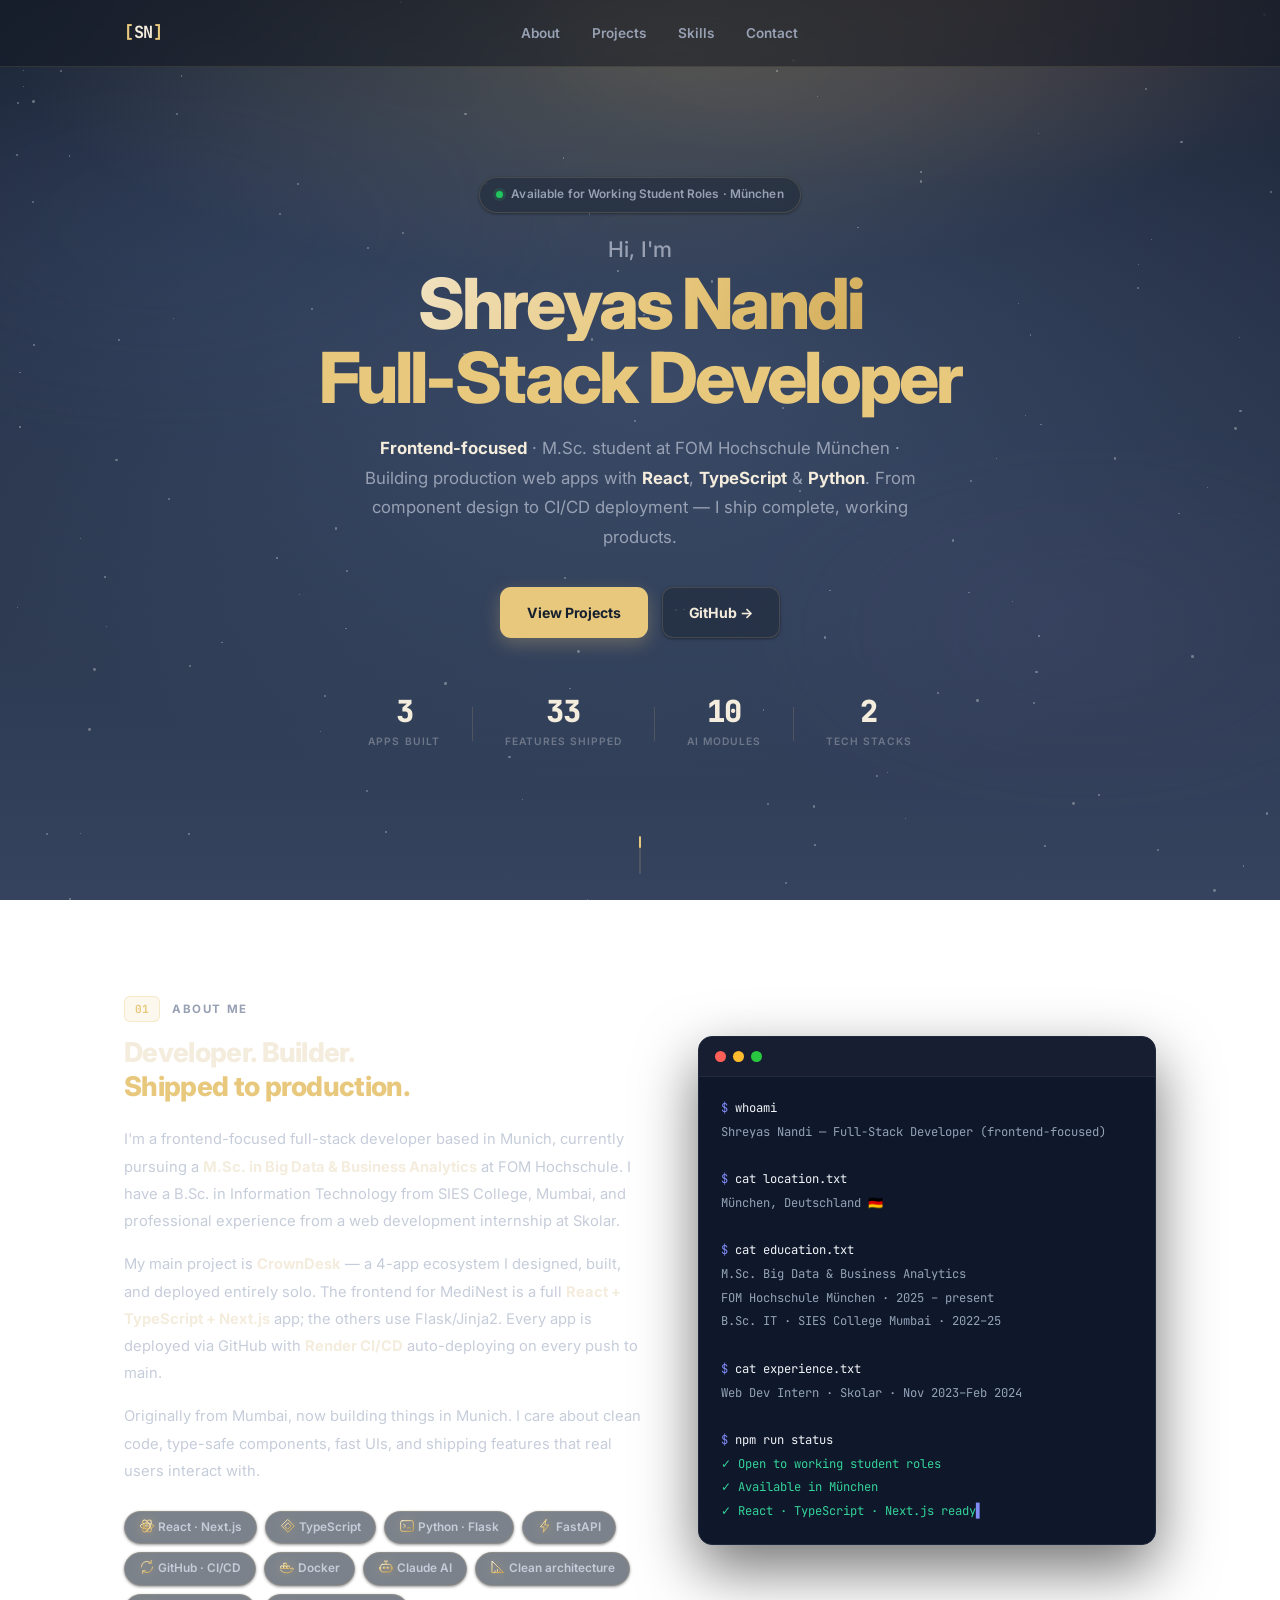
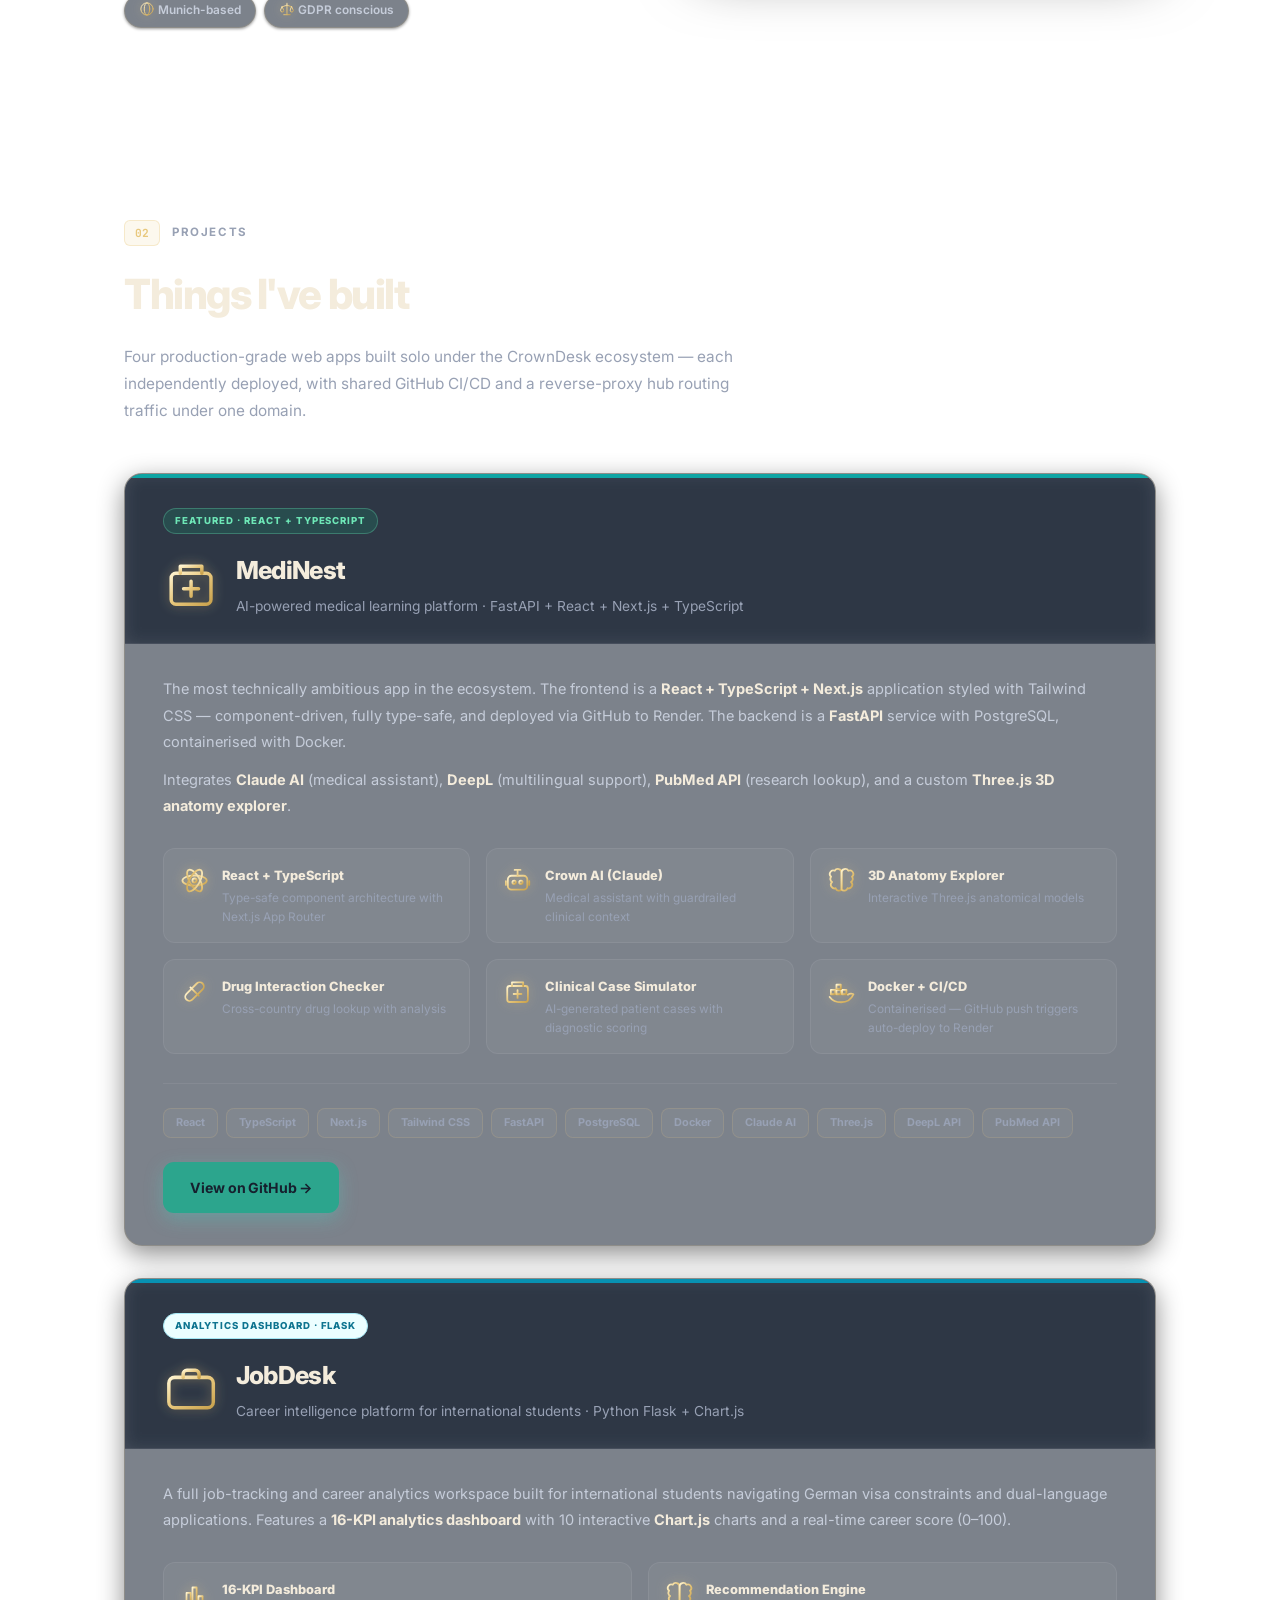
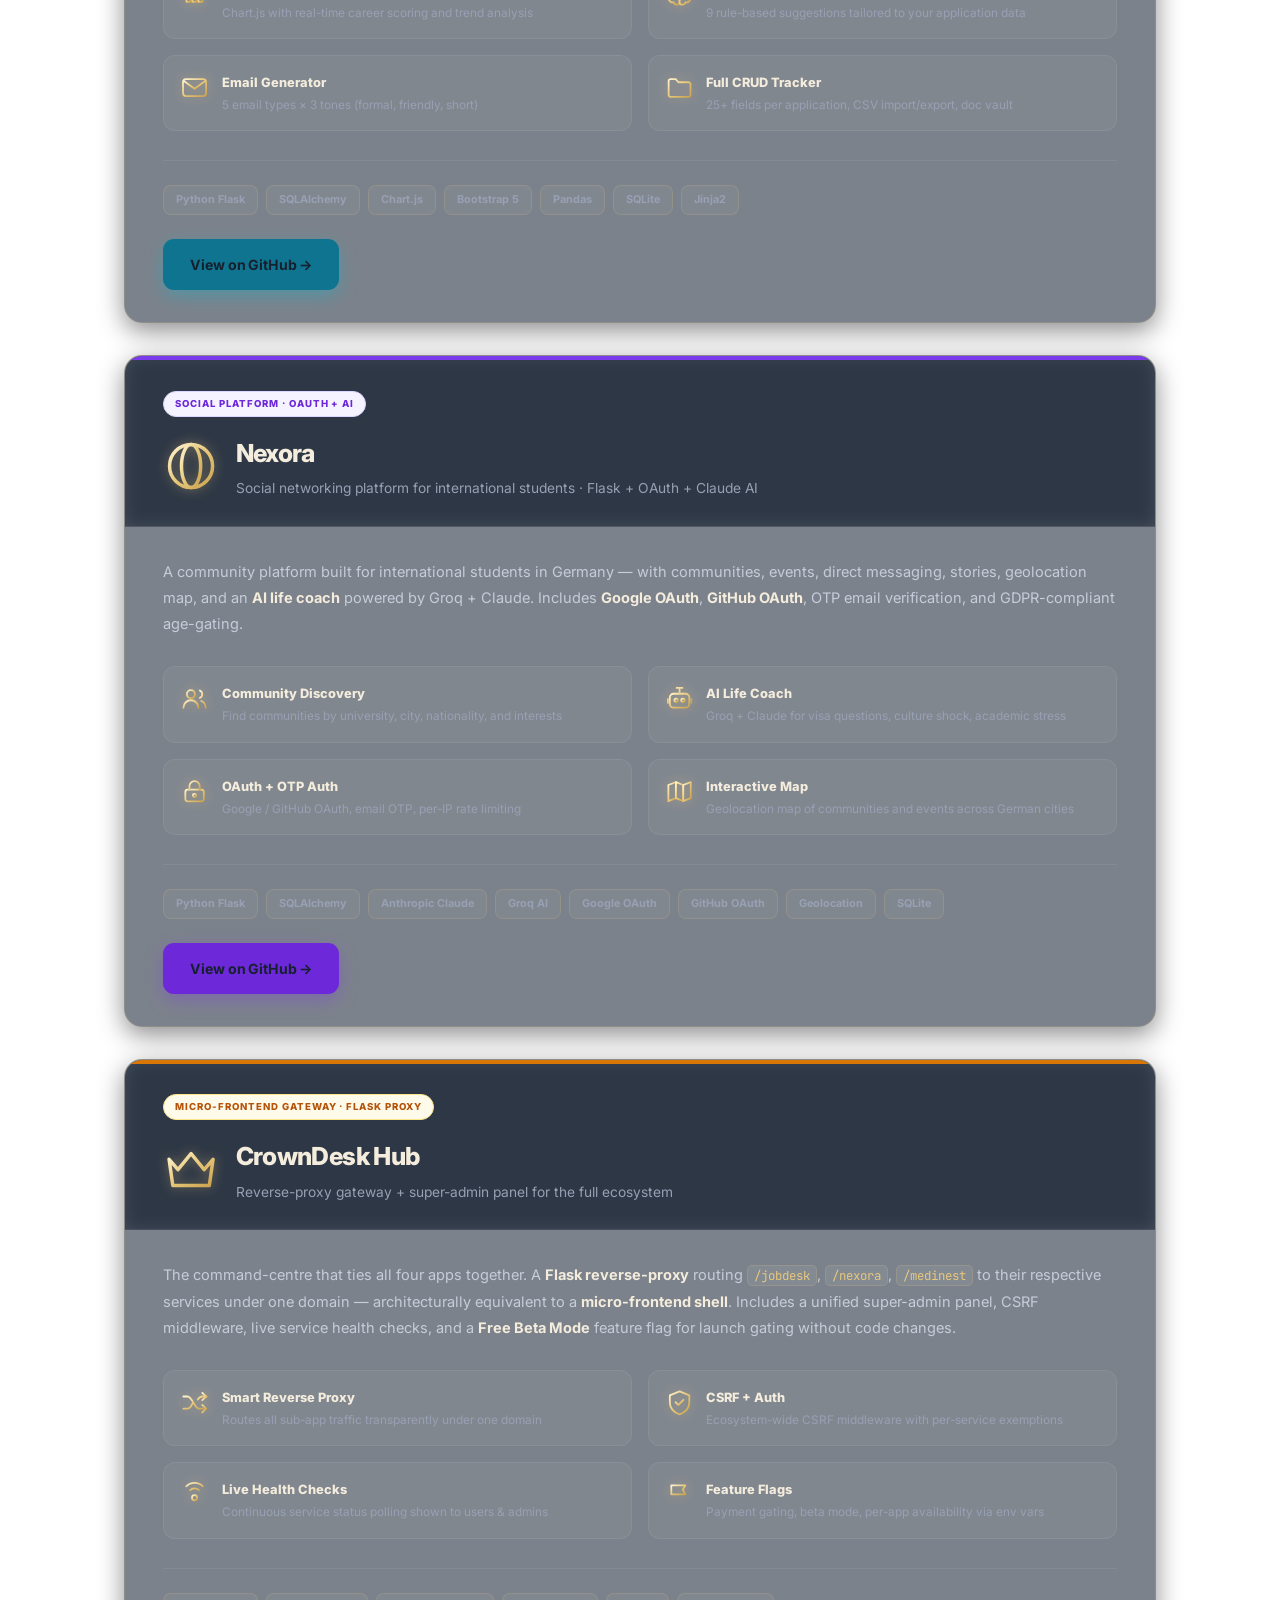
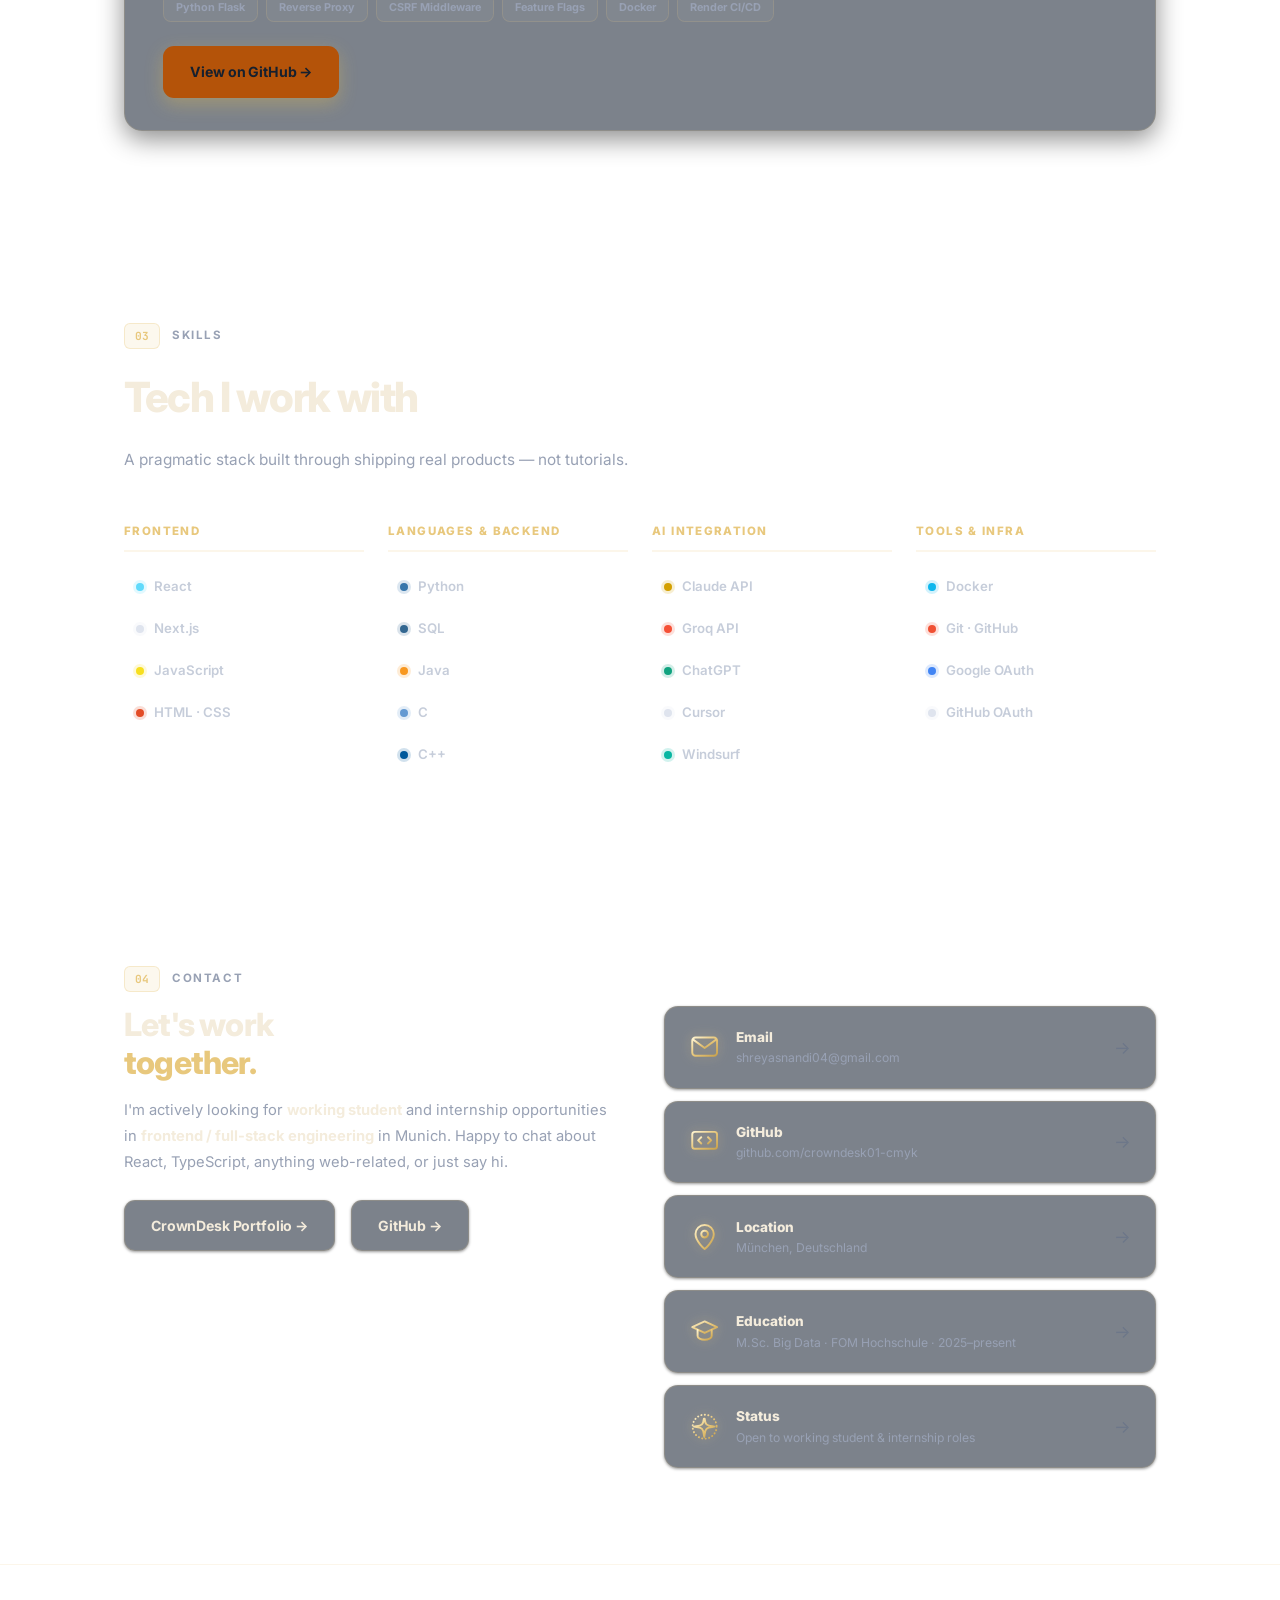
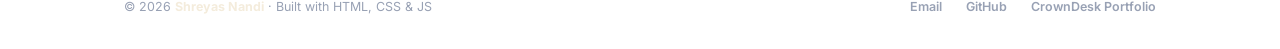
==== shreyas.html @ 90d5b8d0 "Add files via upload" ====
<!DOCTYPE html>
<html lang="en">
<head>
  <meta charset="UTF-8" />
  <meta name="viewport" content="width=device-width, initial-scale=1.0" />
  <title>Shreyas Nandi — Full-Stack Developer (Frontend-focused) · München</title>
  <meta name="description" content="Shreyas Nandi — Full-Stack Developer, frontend-focused, based in Munich. React, TypeScript, Next.js, Python. M.Sc. student at FOM Hochschule. Open to working student roles." />
  <meta name="author" content="Shreyas Nandi" />
  <link rel="preconnect" href="https://fonts.googleapis.com" />
  <link rel="preconnect" href="https://fonts.gstatic.com" crossorigin />
  <link href="https://fonts.googleapis.com/css2?family=Inter:wght@300;400;500;600;700;800;900&family=JetBrains+Mono:wght@400;700&display=swap" rel="stylesheet" />
  <link rel="stylesheet" href="style.css" />
</head>
<body>
<!-- ══ GOLD ICON SPRITE — line art, used via <svg class="ic"><use href="#ic-…"> ══ -->
<svg class="ic-sprite" aria-hidden="true" focusable="false">
  <defs>
    <linearGradient id="goldStroke" x1="0" y1="0" x2="1" y2="1">
      <stop offset="0%"   stop-color="#fff4d0"/>
      <stop offset="48%"  stop-color="#e8c87d"/>
      <stop offset="100%" stop-color="#c9a24d"/>
    </linearGradient>
  </defs>
  <symbol id="ic-mail" viewBox="0 0 24 24"><rect x="2.5" y="5" width="19" height="14" rx="2.5"/><path d="M3.2 6.6 12 13l8.8-6.4"/></symbol>
  <symbol id="ic-code" viewBox="0 0 24 24"><rect x="2.5" y="4.5" width="19" height="13" rx="2"/><path d="M1.5 20.5h21"/><path d="M9.4 8.6 7 11l2.4 2.4M14.6 8.6 17 11l-2.4 2.4"/></symbol>
  <symbol id="ic-pin" viewBox="0 0 24 24"><path d="M12 21.5s7-5.9 7-11.5a7 7 0 1 0-14 0c0 5.6 7 11.5 7 11.5Z"/><circle cx="12" cy="10" r="2.6"/></symbol>
  <symbol id="ic-cap" viewBox="0 0 24 24"><path d="M2.5 8.6 12 4.2l9.5 4.4L12 13 2.5 8.6Z"/><path d="M6.6 10.7v4.6c0 1.6 2.4 2.9 5.4 2.9s5.4-1.3 5.4-2.9v-4.6"/><path d="M21.5 8.6v5.2"/></symbol>
  <symbol id="ic-star8" viewBox="0 0 24 24"><path d="M12 6c.5 4.3 1.4 5.2 5.7 5.7l1.9.3-1.9.3c-4.3.5-5.2 1.4-5.7 5.7l-.3 1.9-.3-1.9c-.5-4.3-1.4-5.2-5.7-5.7L3.8 12l1.9-.3C10 11.2 10.9 10.3 11.4 6Z"/><circle cx="12" cy="12" r="9.2" stroke-dasharray="0.1 2.6"/></symbol>
  <symbol id="ic-atom" viewBox="0 0 24 24"><circle cx="12" cy="12" r="1.7"/><ellipse cx="12" cy="12" rx="10" ry="4.2"/><ellipse cx="12" cy="12" rx="10" ry="4.2" transform="rotate(60 12 12)"/><ellipse cx="12" cy="12" rx="10" ry="4.2" transform="rotate(120 12 12)"/></symbol>
  <symbol id="ic-diamond" viewBox="0 0 24 24"><path d="M12 2.6 21.4 12 12 21.4 2.6 12Z"/><path d="M7.3 12 12 7.3l4.7 4.7L12 16.7Z"/></symbol>
  <symbol id="ic-terminal" viewBox="0 0 24 24"><rect x="2.5" y="4" width="19" height="16" rx="2.5"/><path d="M7 9.5 10 12l-3 2.5M12.8 15h4.4"/></symbol>
  <symbol id="ic-bolt" viewBox="0 0 24 24"><path d="M13.6 2.5 5.2 13.4h5.6l-1.4 8.1 8.4-10.9h-5.6Z"/></symbol>
  <symbol id="ic-cycle" viewBox="0 0 24 24"><path d="M3.6 12a8.4 8.4 0 0 1 14.3-6"/><path d="M20.4 12a8.4 8.4 0 0 1-14.3 6"/><path d="M18.4 2.2v4h-4M5.6 21.8v-4h4"/></symbol>
  <symbol id="ic-docker" viewBox="0 0 24 24"><rect x="3.2" y="10.6" width="3.6" height="3.6"/><rect x="7.8" y="10.6" width="3.6" height="3.6"/><rect x="12.4" y="10.6" width="3.6" height="3.6"/><rect x="7.8" y="6.4" width="3.6" height="3.6"/><path d="M2.2 16.4c2.2 3.1 5.6 4.4 9.4 4.4 4.6 0 8.4-2.3 10.2-6.6-1.6-.7-3.3-.5-4.6.4"/></symbol>
  <symbol id="ic-bot" viewBox="0 0 24 24"><rect x="4" y="8" width="16" height="11.5" rx="3"/><circle cx="9.2" cy="13.4" r="1.4"/><circle cx="14.8" cy="13.4" r="1.4"/><path d="M12 8V4.4M9.6 3.2h4.8M2.4 12.4v3.2M21.6 12.4v3.2"/></symbol>
  <symbol id="ic-ruler" viewBox="0 0 24 24"><path d="M3.5 20.5h17L3.5 3.5Z"/><path d="M7.6 20.5v-2.8M11.2 20.5v-4.6M14.8 20.5v-2.4"/></symbol>
  <symbol id="ic-globe" viewBox="0 0 24 24"><circle cx="12" cy="12" r="9.2"/><path d="M2.8 12h18.4"/><ellipse cx="12" cy="12" rx="4.1" ry="9.2"/></symbol>
  <symbol id="ic-scale" viewBox="0 0 24 24"><path d="M12 3.4v17.2M7.2 20.6h9.6"/><path d="M12 6.4 4.8 8.8M12 6.4l7.2 2.4"/><path d="M2.4 14.2a2.4 2.4 0 0 0 4.8 0L4.8 8.8Z"/><path d="M16.8 14.2a2.4 2.4 0 0 0 4.8 0L19.2 8.8Z"/></symbol>
  <symbol id="ic-hospital" viewBox="0 0 24 24"><rect x="3.5" y="7.4" width="17" height="13.2" rx="2"/><path d="M7.4 7.4V4.4h9.2v3"/><path d="M12 10.8v6.4M8.8 14h6.4"/></symbol>
  <symbol id="ic-brain" viewBox="0 0 24 24"><path d="M12 5.4a3 3 0 0 0-5.6-1.5A2.9 2.9 0 0 0 3.4 8.8a3 3 0 0 0 .8 4.4 3 3 0 0 0 2.9 5.1 3 3 0 0 0 4.9 1.2Z"/><path d="M12 5.4a3 3 0 0 1 5.6-1.5 2.9 2.9 0 0 1 3 4.9 3 3 0 0 1-.8 4.4 3 3 0 0 1-2.9 5.1 3 3 0 0 1-4.9 1.2Z"/><path d="M12 5.4v14.1"/></symbol>
  <symbol id="ic-pill" viewBox="0 0 24 24"><rect x="2.6" y="8.6" width="18.8" height="6.8" rx="3.4" transform="rotate(-45 12 12)"/><path d="M8.6 8.6 15.4 15.4"/></symbol>
  <symbol id="ic-briefcase" viewBox="0 0 24 24"><rect x="2.5" y="7" width="19" height="13" rx="2.5"/><path d="M8.6 7V5.6A1.6 1.6 0 0 1 10.2 4h3.6a1.6 1.6 0 0 1 1.6 1.6V7"/><path d="M2.5 12.4h19"/></symbol>
  <symbol id="ic-chart" viewBox="0 0 24 24"><path d="M3.5 20.5h17"/><rect x="5.4" y="10.6" width="3.4" height="7.4"/><rect x="10.3" y="6.2" width="3.4" height="11.8"/><rect x="15.2" y="13.4" width="3.4" height="4.6"/></symbol>
  <symbol id="ic-folder" viewBox="0 0 24 24"><path d="M3 6.6A1.6 1.6 0 0 1 4.6 5h4.2l2.2 2.6h8.4A1.6 1.6 0 0 1 21 9.2v8.8a1.6 1.6 0 0 1-1.6 1.6H4.6A1.6 1.6 0 0 1 3 18Z"/></symbol>
  <symbol id="ic-users" viewBox="0 0 24 24"><circle cx="9" cy="8.4" r="3.3"/><path d="M2.8 19.6a6.2 6.2 0 0 1 12.4 0"/><path d="M16.4 5.4a3.3 3.3 0 0 1 0 6M17.6 14a6.2 6.2 0 0 1 3.6 5.6"/></symbol>
  <symbol id="ic-lock" viewBox="0 0 24 24"><rect x="4.4" y="10.4" width="15.2" height="9.6" rx="2"/><path d="M7.8 10.4V7.6a4.2 4.2 0 0 1 8.4 0v2.8"/><circle cx="12" cy="15.2" r="1.3"/></symbol>
  <symbol id="ic-map" viewBox="0 0 24 24"><path d="M2.8 6.6 9 4.2v13.2l-6.2 2.4Z"/><path d="M9 4.2 15 6.6v13.2L9 17.4Z"/><path d="M15 6.6l6.2-2.4v13.2L15 19.8Z"/></symbol>
  <symbol id="ic-crown" viewBox="0 0 24 24"><path d="M2.6 7.4 6.4 11.8 12 5l5.6 6.8 3.8-4.4-1.6 11.2H4.2Z"/><path d="M4.6 20.6h14.8"/></symbol>
  <symbol id="ic-shuffle" viewBox="0 0 24 24"><path d="M2.8 7h3.4c4 0 5.6 10 9.6 10h5.4M2.8 17h3.4c1.7 0 2.9-1.8 3.9-4M14.6 9.6c1-1.7 2.2-2.6 3.8-2.6h3.4"/><path d="M18.4 4 21.6 7l-3.2 3M18.4 14l3.2 3-3.2 3"/></symbol>
  <symbol id="ic-shield" viewBox="0 0 24 24"><path d="M12 2.8 20 6v6.1c0 4.4-3.2 8.3-8 9.6-4.8-1.3-8-5.2-8-9.6V6Z"/><path d="M8.8 11.8 11 14l4.2-4.2"/></symbol>
  <symbol id="ic-signal" viewBox="0 0 24 24"><path d="M8.4 8.4a5 5 0 0 1 7.2 0M5.2 5.2a9.5 9.5 0 0 1 13.6 0"/><circle cx="12" cy="14.6" r="2.1"/><path d="M12 16.8v4.4"/></symbol>
  <symbol id="ic-flag" viewBox="0 0 24 24"><path d="M5.2 21.5V3.2"/><path d="M5.2 4.4h11.6l-2.2 3.7 2.2 3.7H5.2Z"/></symbol>
  <symbol id="ic-rocket" viewBox="0 0 24 24"><path d="M12 2.4c2.9 2.6 4.7 6.3 4.7 10.4l-1.9 4.2H9.2l-1.9-4.2C7.3 8.7 9.1 5 12 2.4Z"/><circle cx="12" cy="9.6" r="1.7"/><path d="M9.3 13.8 6.3 16.2v3.5l3-2.1M14.7 13.8l3 2.4v3.5l-3-2.1"/><path d="M10.7 19.2 12 21.6l1.3-2.4"/></symbol>
  <symbol id="ic-party" viewBox="0 0 24 24"><path d="M3 21.2 7.6 8.6l7.8 7.8Z"/><path d="M14.6 4v2.4M19.6 8.2h2.2M17.6 5.4l1.6-1.6M14.8 11.4c1.6-1.6 4-1.6 5.6 0"/></symbol>
  <symbol id="ic-heart" viewBox="0 0 24 24"><path d="M12 20.8S3.4 15.6 3.4 9.6a4.6 4.6 0 0 1 8.6-2.4 4.6 4.6 0 0 1 8.6 2.4c0 6-8.6 11.2-8.6 11.2Z"/></symbol>
  <symbol id="ic-chat" viewBox="0 0 24 24"><path d="M20.6 12.2a7.6 7.6 0 0 1-10.8 6.9l-5.4 1.6 1.7-5.2A7.6 7.6 0 1 1 20.6 12.2Z"/></symbol>
  <symbol id="ic-fire" viewBox="0 0 24 24"><path d="M12 21.4c3.6 0 6.4-2.7 6.4-6 0-4.6-4-6.2-4.6-10.4-2 1.6-3.2 4-3.2 6.2 0 1.2-1.2 1.6-1.8.6-.4-.8-.6-1.8-.5-2.8-1.8 1.9-3.3 4.2-3.3 6.4 0 3.3 2.9 6 7 6Z"/></symbol>
  <symbol id="ic-dna" viewBox="0 0 24 24"><path d="M7.4 3c0 5.4 9.2 5.4 9.2 9s-9.2 3.6-9.2 9"/><path d="M16.6 3c0 5.4-9.2 5.4-9.2 9s9.2 3.6 9.2 9"/><path d="M8.8 6.4h6.4M8.8 17.6h6.4M7.6 9.6h8.8M7.6 14.4h8.8"/></symbol>
  <symbol id="ic-clipboard" viewBox="0 0 24 24"><path d="M8.6 4.4H6.4a1.8 1.8 0 0 0-1.8 1.8v13.2a1.8 1.8 0 0 0 1.8 1.8h11.2a1.8 1.8 0 0 0 1.8-1.8V6.2a1.8 1.8 0 0 0-1.8-1.8h-2.2"/><rect x="8.6" y="2.4" width="6.8" height="4" rx="1.2"/><path d="M8.6 11.4h6.8M8.6 15.2h4.4"/></symbol>
  <symbol id="ic-microscope" viewBox="0 0 24 24"><circle cx="10.4" cy="10.4" r="6.6"/><path d="M15.2 15.2 20.9 20.9"/><path d="M10.4 7.6v5.6M7.6 10.4h5.6"/></symbol>
  <symbol id="ic-stethoscope" viewBox="0 0 24 24"><path d="M5.4 3v5.2a4.2 4.2 0 0 0 8.4 0V3"/><path d="M3.8 3h3.2M12.2 3h3.2"/><path d="M9.6 12.4v2a5.2 5.2 0 0 0 5.2 5.2 3.4 3.4 0 0 0 3.4-3.4v-1.8"/><circle cx="18.2" cy="12.4" r="2.1"/></symbol>
  <symbol id="ic-doc" viewBox="0 0 24 24"><path d="M6.2 2.6h7l4.6 4.6v14.2H6.2Z"/><path d="M13.2 2.6v4.6h4.6"/><path d="M9 12.4h6M9 16h6"/></symbol>
  <symbol id="ic-wellness" viewBox="0 0 24 24"><circle cx="12" cy="4.6" r="2.2"/><path d="M12 7.4v6.2"/><path d="M12 13.6 7.4 20.8M12 13.6l4.6 7.2"/><path d="M5.8 10.6h12.4"/></symbol>
  <symbol id="ic-flask" viewBox="0 0 24 24"><path d="M9.6 2.8v6.4L4.4 18.6A1.6 1.6 0 0 0 5.8 21h12.4a1.6 1.6 0 0 0 1.4-2.4l-5.2-9.4V2.8"/><path d="M8 2.8h8"/><path d="M7.4 14.6h9.2"/></symbol>
  <symbol id="ic-palette" viewBox="0 0 24 24"><path d="M12 2.8a9.2 9.2 0 0 0 0 18.4 1.9 1.9 0 0 0 1.9-1.9c0-.5-.2-.9-.5-1.2a1.8 1.8 0 0 1 1.3-3.1h2.2A4.4 4.4 0 0 0 21.2 10.6C21.2 6.3 17 2.8 12 2.8Z"/><circle cx="7.4" cy="10.6" r="1.1"/><circle cx="12" cy="7.4" r="1.1"/><circle cx="16.6" cy="10.6" r="1.1"/></symbol>
  <symbol id="ic-database" viewBox="0 0 24 24"><ellipse cx="12" cy="5.8" rx="8" ry="3.2"/><path d="M4 5.8v12.4c0 1.8 3.6 3.2 8 3.2s8-1.4 8-3.2V5.8"/><path d="M4 12c0 1.8 3.6 3.2 8 3.2s8-1.4 8-3.2"/></symbol>
  <symbol id="ic-wrench" viewBox="0 0 24 24"><path d="M20.4 5.6a5.6 5.6 0 0 1-7.4 5.3l-7 7a2.4 2.4 0 0 1-3.4-3.4l7-7a5.6 5.6 0 0 1 6.1-7.4l-3.2 3.2 2.5 2.5 3.2-3.2c.8 1.1 1.2 2.4 1.2 3.8Z"/></symbol>
  <symbol id="ic-school" viewBox="0 0 24 24"><path d="M2.8 20.8h18.4"/><path d="M4.6 20.8V9.6L12 5.2l7.4 4.4v11.2"/><path d="M9.6 20.8v-5.6h4.8v5.6"/><path d="M12 2.6v2.6"/></symbol>
  <symbol id="ic-target" viewBox="0 0 24 24"><circle cx="12" cy="12" r="9"/><circle cx="12" cy="12" r="5.2"/><circle cx="12" cy="12" r="1.6"/></symbol>
  <symbol id="ic-build" viewBox="0 0 24 24"><path d="M12 2.8 21.2 7.4 12 12 2.8 7.4Z"/><path d="M2.8 12 12 16.6 21.2 12"/><path d="M2.8 16.6 12 21.2l9.2-4.6"/></symbol>
</svg>

<!-- ══ SPACE BACKGROUND — dusk at the top, midnight by the bottom (see --sp) ══ -->
<div id="space-bg" aria-hidden="true">
  <div class="sky"></div>
  <div class="sky-deep"></div>
  <div class="horizon-glow"></div>
  <div class="nebula"></div>
  <div class="stars" id="stars"></div>
  <div class="shooting-star"></div>
</div>

<!-- Cursor glow -->
<div class="cursor-glow" id="cursorGlow"></div>

<!-- ══ NAVBAR ══ -->
<nav id="navbar">
  <div class="nav-inner">
    <a href="#hero" class="nav-logo"><span class="logo-bracket">[</span>SN<span class="logo-bracket">]</span></a>
    <div class="nav-links">
      <a href="#about">About</a>
      <a href="#projects">Projects</a>
      <a href="#skills">Skills</a>
      <a href="#contact">Contact</a>
    </div>
    <div class="nav-right">
      <button class="nav-toggle" id="navToggle" aria-label="menu">
        <span></span><span></span><span></span>
      </button>
    </div>
  </div>
  <div class="mobile-menu" id="mobileMenu">
    <a href="#about">About</a>
    <a href="#projects">Projects</a>
    <a href="#skills">Skills</a>
    <a href="#contact">Contact</a>
  </div>
</nav>

<!-- ══ HERO ══ -->
<section id="hero">
  <div class="hero-bg">
    <div class="hero-grid"></div>
    <div class="hero-orb hero-orb-1"></div>
    <div class="hero-orb hero-orb-2"></div>
    <div class="hero-orb hero-orb-3"></div>
    <div class="hero-glow-line"></div>
  </div>

  <div class="hero-content">
    <div class="hero-badge">
      <span class="badge-dot"></span>
      Available for Working Student Roles · München
    </div>

    <h1 class="hero-title">
      <span class="hero-line hero-line-1">Hi, I'm</span>
      <span class="hero-line hero-line-2 gradient-text">Shreyas Nandi</span>
      <span class="hero-line hero-line-3">Full-Stack Developer</span>
    </h1>

    <p class="hero-subtitle">
      <strong>Frontend-focused</strong> · M.Sc. student at FOM Hochschule München · Building production web apps with
      <strong>React</strong>, <strong>TypeScript</strong> & <strong>Python</strong>.
      From component design to CI/CD deployment — I ship complete, working products.
    </p>

    <div class="hero-actions">
      <a href="#projects" class="btn btn-primary">View Projects</a>
      <a href="https://github.com/shreyasnandi04-cpu" target="_blank" rel="noopener" class="btn btn-glass">GitHub →</a>
    </div>

    <div class="hero-metrics">
      <div class="metric">
        <span class="metric-value" data-count="4">4</span>
        <span class="metric-label">Apps Built</span>
      </div>
      <div class="metric-divider"></div>
      <div class="metric">
        <span class="metric-value" data-count="50">50</span>
        <span class="metric-label">Features Shipped</span>
      </div>
      <div class="metric-divider"></div>
      <div class="metric">
        <span class="metric-value" data-count="15">15</span>
        <span class="metric-label">AI Modules</span>
      </div>
      <div class="metric-divider"></div>
      <div class="metric">
        <span class="metric-value" data-count="3">3</span>
        <span class="metric-label">Tech Stacks</span>
      </div>
    </div>
  </div>

  <div class="scroll-indicator"><div class="scroll-line"></div></div>
</section>

<!-- ══ ABOUT ══ -->
<section id="about">
  <div class="container">
    <div class="section-header">
      <span class="section-num">01</span>
      <span class="section-label">About me</span>
    </div>

    <div class="about-layout">
      <div class="about-left">
        <h2>Developer. Builder.<br/><span style="color:var(--accent)">Shipped to production.</span></h2>
        <p>
          I'm a frontend-focused full-stack developer based in Munich, currently pursuing a
          <strong>M.Sc. in Big Data & Business Analytics</strong> at FOM Hochschule. I have a B.Sc. in
          Information Technology from SIES College, Mumbai, and professional experience from a
          web development internship at Skolar.
        </p>
        <p>
          My main project is <strong>CrownDesk</strong> — a 4-app ecosystem I designed, built, and
          deployed entirely solo. The frontend for MediNest is a full <strong>React + TypeScript + Next.js</strong>
          app; the others use Flask/Jinja2. Every app is deployed via GitHub with <strong>Render CI/CD</strong>
          auto-deploying on every push to main.
        </p>
        <p>
          Originally from Mumbai, now building things in Munich. I care about clean code,
          type-safe components, fast UIs, and shipping features that real users interact with.
        </p>
        <div class="about-tags">
          <span class="tag-highlight"><svg class="ic"><use href="#ic-atom"/></svg> React · Next.js</span>
          <span class="tag-highlight"><svg class="ic"><use href="#ic-diamond"/></svg> TypeScript</span>
          <span class="tag-highlight"><svg class="ic"><use href="#ic-terminal"/></svg> Python · Flask</span>
          <span class="tag-highlight"><svg class="ic"><use href="#ic-bolt"/></svg> FastAPI</span>
          <span class="tag-highlight"><svg class="ic"><use href="#ic-cycle"/></svg> GitHub · CI/CD</span>
          <span class="tag-highlight"><svg class="ic"><use href="#ic-docker"/></svg> Docker</span>
          <span class="tag-highlight"><svg class="ic"><use href="#ic-bot"/></svg> Claude AI</span>
          <span class="tag-highlight"><svg class="ic"><use href="#ic-ruler"/></svg> Clean architecture</span>
          <span class="tag-highlight"><svg class="ic"><use href="#ic-globe"/></svg> Munich-based</span>
          <span class="tag-highlight"><svg class="ic"><use href="#ic-scale"/></svg> GDPR conscious</span>
        </div>
      </div>

      <div class="about-right">
        <div class="terminal-card">
          <div class="terminal-dots">
            <span></span><span></span><span></span>
          </div>
          <div class="terminal-body">
            <div><span class="t-prompt">$ </span><span class="t-cmd">whoami</span></div>
            <div class="t-output">Shreyas Nandi — Full-Stack Developer (frontend-focused)</div>
            <br/>
            <div><span class="t-prompt">$ </span><span class="t-cmd">cat location.txt</span></div>
            <div class="t-output">München, Deutschland 🇩🇪</div>
            <br/>
            <div><span class="t-prompt">$ </span><span class="t-cmd">cat education.txt</span></div>
            <div class="t-output">M.Sc. Big Data &amp; Business Analytics</div>
            <div class="t-output">FOM Hochschule München · 2025 – present</div>
            <div class="t-output">B.Sc. IT · SIES College Mumbai · 2022–25</div>
            <br/>
            <div><span class="t-prompt">$ </span><span class="t-cmd">cat experience.txt</span></div>
            <div class="t-output">Web Dev Intern · Skolar · Nov 2023–Feb 2024</div>
            <br/>
            <div><span class="t-prompt">$ </span><span class="t-cmd">npm run status</span></div>
            <div class="t-success">✓ Open to working student roles</div>
            <div class="t-success">✓ Available in München</div>
            <div class="t-success">✓ React · TypeScript · Next.js ready<span class="t-cursor">▌</span></div>
          </div>
        </div>
      </div>
    </div>
  </div>
</section>

<!-- ══ PROJECTS ══ -->
<section id="projects" class="project-section">
  <div class="container">
    <div class="section-header reveal">
      <span class="section-num">02</span>
      <span class="section-label">Projects</span>
    </div>
    <h2 class="section-title">Things I've built</h2>
    <p class="section-desc">
      Four production-grade web apps built solo under the CrownDesk ecosystem — each independently deployed,
      with shared GitHub CI/CD and a reverse-proxy hub routing traffic under one domain.
    </p>

    <!-- MediNest — most relevant for frontend roles -->
    <div class="project-showcase" style="--proj:#0ea5a4; margin-bottom:2rem;">
      <div class="project-showcase-header">
        <div class="project-badge-row">
          <span class="project-status-badge">Featured · React + TypeScript</span>
        </div>
        <div class="project-title-row">
          <span class="project-icon-lg"><svg class="ic"><use href="#ic-hospital"/></svg></span>
          <div>
            <h2>MediNest</h2>
            <p class="project-tagline">AI-powered medical learning platform · FastAPI + React + Next.js + TypeScript</p>
          </div>
        </div>
      </div>
      <div class="project-body">
        <div class="project-description">
          <p>
            The most technically ambitious app in the ecosystem. The frontend is a <strong>React + TypeScript + Next.js</strong>
            application styled with Tailwind CSS — component-driven, fully type-safe, and deployed via GitHub to Render.
            The backend is a <strong>FastAPI</strong> service with PostgreSQL, containerised with Docker.
          </p>
          <p style="margin-top:.75rem">
            Integrates <strong>Claude AI</strong> (medical assistant), <strong>DeepL</strong> (multilingual support),
            <strong>PubMed API</strong> (research lookup), and a custom <strong>Three.js 3D anatomy explorer</strong>.
          </p>
        </div>
        <div class="features-grid features-grid-3">
          <div class="feature-item">
            <span class="feature-icon"><svg class="ic"><use href="#ic-atom"/></svg></span>
            <div><h5>React + TypeScript</h5><p>Type-safe component architecture with Next.js App Router</p></div>
          </div>
          <div class="feature-item">
            <span class="feature-icon"><svg class="ic"><use href="#ic-bot"/></svg></span>
            <div><h5>Crown AI (Claude)</h5><p>Medical assistant with guardrailed clinical context</p></div>
          </div>
          <div class="feature-item">
            <span class="feature-icon"><svg class="ic"><use href="#ic-brain"/></svg></span>
            <div><h5>3D Anatomy Explorer</h5><p>Interactive Three.js anatomical models</p></div>
          </div>
          <div class="feature-item">
            <span class="feature-icon"><svg class="ic"><use href="#ic-pill"/></svg></span>
            <div><h5>Drug Interaction Checker</h5><p>Cross-country drug lookup with analysis</p></div>
          </div>
          <div class="feature-item">
            <span class="feature-icon"><svg class="ic"><use href="#ic-hospital"/></svg></span>
            <div><h5>Clinical Case Simulator</h5><p>AI-generated patient cases with diagnostic scoring</p></div>
          </div>
          <div class="feature-item">
            <span class="feature-icon"><svg class="ic"><use href="#ic-docker"/></svg></span>
            <div><h5>Docker + CI/CD</h5><p>Containerised — GitHub push triggers auto-deploy to Render</p></div>
          </div>
        </div>
        <div class="project-stack">
          <span>React</span><span>TypeScript</span><span>Next.js</span><span>Tailwind CSS</span>
          <span>FastAPI</span><span>PostgreSQL</span><span>Docker</span>
          <span>Claude AI</span><span>Three.js</span><span>DeepL API</span><span>PubMed API</span>
        </div>
        <div class="project-cta">
          <a href="https://github.com/crowndesk01-cmyk" target="_blank" rel="noopener" class="btn btn-primary" style="--btn-color:#2CA58D;--btn-glow:rgba(78,205,196,.35)">
            View on GitHub →
          </a>
        </div>
      </div>
    </div>

    <!-- JobDesk -->
    <div class="project-showcase" style="--proj:#0891b2; margin-bottom:2rem;">
      <div class="project-showcase-header">
        <div class="project-badge-row">
          <span class="project-status-badge" style="color:#0e7490;border-color:#a5e8f5;background:#ecfeff">Analytics Dashboard · Flask</span>
        </div>
        <div class="project-title-row">
          <span class="project-icon-lg"><svg class="ic"><use href="#ic-briefcase"/></svg></span>
          <div>
            <h2>JobDesk</h2>
            <p class="project-tagline">Career intelligence platform for international students · Python Flask + Chart.js</p>
          </div>
        </div>
      </div>
      <div class="project-body">
        <div class="project-description">
          <p>
            A full job-tracking and career analytics workspace built for international students navigating German visa
            constraints and dual-language applications. Features a <strong>16-KPI analytics dashboard</strong> with
            10 interactive <strong>Chart.js</strong> charts and a real-time career score (0–100).
          </p>
        </div>
        <div class="features-grid">
          <div class="feature-item">
            <span class="feature-icon"><svg class="ic"><use href="#ic-chart"/></svg></span>
            <div><h5>16-KPI Dashboard</h5><p>Chart.js with real-time career scoring and trend analysis</p></div>
          </div>
          <div class="feature-item">
            <span class="feature-icon"><svg class="ic"><use href="#ic-brain"/></svg></span>
            <div><h5>Recommendation Engine</h5><p>9 rule-based suggestions tailored to your application data</p></div>
          </div>
          <div class="feature-item">
            <span class="feature-icon"><svg class="ic"><use href="#ic-mail"/></svg></span>
            <div><h5>Email Generator</h5><p>5 email types × 3 tones (formal, friendly, short)</p></div>
          </div>
          <div class="feature-item">
            <span class="feature-icon"><svg class="ic"><use href="#ic-folder"/></svg></span>
            <div><h5>Full CRUD Tracker</h5><p>25+ fields per application, CSV import/export, doc vault</p></div>
          </div>
        </div>
        <div class="project-stack">
          <span>Python Flask</span><span>SQLAlchemy</span><span>Chart.js</span>
          <span>Bootstrap 5</span><span>Pandas</span><span>SQLite</span><span>Jinja2</span>
        </div>
        <div class="project-cta">
          <a href="https://github.com/crowndesk01-cmyk" target="_blank" rel="noopener" class="btn btn-primary" style="--btn-color:#0e7490;--btn-glow:rgba(6,182,212,.35)">
            View on GitHub →
          </a>
        </div>
      </div>
    </div>

    <!-- Nexora -->
    <div class="project-showcase" style="--proj:#7c3aed; margin-bottom:2rem;">
      <div class="project-showcase-header">
        <div class="project-badge-row">
          <span class="project-status-badge" style="color:#6d28d9;border-color:#ddd6fe;background:#f5f3ff">Social Platform · OAuth + AI</span>
        </div>
        <div class="project-title-row">
          <span class="project-icon-lg"><svg class="ic"><use href="#ic-globe"/></svg></span>
          <div>
            <h2>Nexora</h2>
            <p class="project-tagline">Social networking platform for international students · Flask + OAuth + Claude AI</p>
          </div>
        </div>
      </div>
      <div class="project-body">
        <div class="project-description">
          <p>
            A community platform built for international students in Germany — with communities, events,
            direct messaging, stories, geolocation map, and an <strong>AI life coach</strong> powered by
            Groq + Claude. Includes <strong>Google OAuth</strong>, <strong>GitHub OAuth</strong>, OTP
            email verification, and GDPR-compliant age-gating.
          </p>
        </div>
        <div class="features-grid">
          <div class="feature-item">
            <span class="feature-icon"><svg class="ic"><use href="#ic-users"/></svg></span>
            <div><h5>Community Discovery</h5><p>Find communities by university, city, nationality, and interests</p></div>
          </div>
          <div class="feature-item">
            <span class="feature-icon"><svg class="ic"><use href="#ic-bot"/></svg></span>
            <div><h5>AI Life Coach</h5><p>Groq + Claude for visa questions, culture shock, academic stress</p></div>
          </div>
          <div class="feature-item">
            <span class="feature-icon"><svg class="ic"><use href="#ic-lock"/></svg></span>
            <div><h5>OAuth + OTP Auth</h5><p>Google / GitHub OAuth, email OTP, per-IP rate limiting</p></div>
          </div>
          <div class="feature-item">
            <span class="feature-icon"><svg class="ic"><use href="#ic-map"/></svg></span>
            <div><h5>Interactive Map</h5><p>Geolocation map of communities and events across German cities</p></div>
          </div>
        </div>
        <div class="project-stack">
          <span>Python Flask</span><span>SQLAlchemy</span><span>Anthropic Claude</span>
          <span>Groq AI</span><span>Google OAuth</span><span>GitHub OAuth</span>
          <span>Geolocation</span><span>SQLite</span>
        </div>
        <div class="project-cta">
          <a href="https://github.com/crowndesk01-cmyk" target="_blank" rel="noopener" class="btn btn-primary" style="--btn-color:#6d28d9;--btn-glow:rgba(124,58,237,.35)">
            View on GitHub →
          </a>
        </div>
      </div>
    </div>

    <!-- CrownDesk Hub -->
    <div class="project-showcase" style="--proj:#d97706;">
      <div class="project-showcase-header">
        <div class="project-badge-row">
          <span class="project-status-badge" style="color:#b45309;border-color:#fde68a;background:#fffbeb">Micro-Frontend Gateway · Flask Proxy</span>
        </div>
        <div class="project-title-row">
          <span class="project-icon-lg"><svg class="ic"><use href="#ic-crown"/></svg></span>
          <div>
            <h2>CrownDesk Hub</h2>
            <p class="project-tagline">Reverse-proxy gateway + super-admin panel for the full ecosystem</p>
          </div>
        </div>
      </div>
      <div class="project-body">
        <div class="project-description">
          <p>
            The command-centre that ties all four apps together. A <strong>Flask reverse-proxy</strong> routing
            <code style="color:var(--accent);font-family:var(--mono)">/jobdesk</code>,
            <code style="color:var(--accent);font-family:var(--mono)">/nexora</code>,
            <code style="color:var(--accent);font-family:var(--mono)">/medinest</code> to their respective
            services under one domain — architecturally equivalent to a <strong>micro-frontend shell</strong>.
            Includes a unified super-admin panel, CSRF middleware, live service health checks, and a
            <strong>Free Beta Mode</strong> feature flag for launch gating without code changes.
          </p>
        </div>
        <div class="features-grid">
          <div class="feature-item">
            <span class="feature-icon"><svg class="ic"><use href="#ic-shuffle"/></svg></span>
            <div><h5>Smart Reverse Proxy</h5><p>Routes all sub-app traffic transparently under one domain</p></div>
          </div>
          <div class="feature-item">
            <span class="feature-icon"><svg class="ic"><use href="#ic-shield"/></svg></span>
            <div><h5>CSRF + Auth</h5><p>Ecosystem-wide CSRF middleware with per-service exemptions</p></div>
          </div>
          <div class="feature-item">
            <span class="feature-icon"><svg class="ic"><use href="#ic-signal"/></svg></span>
            <div><h5>Live Health Checks</h5><p>Continuous service status polling shown to users &amp; admins</p></div>
          </div>
          <div class="feature-item">
            <span class="feature-icon"><svg class="ic"><use href="#ic-flag"/></svg></span>
            <div><h5>Feature Flags</h5><p>Payment gating, beta mode, per-app availability via env vars</p></div>
          </div>
        </div>
        <div class="project-stack">
          <span>Python Flask</span><span>Reverse Proxy</span><span>CSRF Middleware</span>
          <span>Feature Flags</span><span>Docker</span><span>Render CI/CD</span>
        </div>
        <div class="project-cta">
          <a href="https://github.com/crowndesk01-cmyk" target="_blank" rel="noopener" class="btn btn-primary" style="--btn-color:#b45309;--btn-glow:rgba(245,200,66,.3)">
            View on GitHub →
          </a>
        </div>
      </div>
    </div>

  </div>
</section>

<!-- ══ SKILLS ══ -->
<section id="skills">
  <div class="container">
    <div class="section-header reveal">
      <span class="section-num">03</span>
      <span class="section-label">Skills</span>
    </div>
    <h2 class="section-title">Tech I work with</h2>
    <p class="section-desc">
      A pragmatic stack built through shipping real products — not tutorials.
    </p>

    <div class="skills-columns">
      <div class="skill-col">
        <h4>Frontend</h4>
        <div class="skill-items">
          <div class="skill-item"><span class="skill-dot" style="--dot-color:#61dafb"></span>React</div>
          <div class="skill-item"><span class="skill-dot" style="--dot-color:#000"></span>Next.js</div>
          <div class="skill-item"><span class="skill-dot" style="--dot-color:#f7df1e"></span>JavaScript</div>
          <div class="skill-item"><span class="skill-dot" style="--dot-color:#e34c26"></span>HTML · CSS</div>
        </div>
      </div>
      <div class="skill-col">
        <h4>Languages &amp; Backend</h4>
        <div class="skill-items">
          <div class="skill-item"><span class="skill-dot" style="--dot-color:#3776ab"></span>Python</div>
          <div class="skill-item"><span class="skill-dot" style="--dot-color:#336791"></span>SQL</div>
          <div class="skill-item"><span class="skill-dot" style="--dot-color:#f89820"></span>Java</div>
          <div class="skill-item"><span class="skill-dot" style="--dot-color:#659ad2"></span>C</div>
          <div class="skill-item"><span class="skill-dot" style="--dot-color:#00599c"></span>C++</div>
        </div>
      </div>
      <div class="skill-col">
        <h4>AI Integration</h4>
        <div class="skill-items">
          <div class="skill-item"><span class="skill-dot" style="--dot-color:#d4a000"></span>Claude API</div>
          <div class="skill-item"><span class="skill-dot" style="--dot-color:#f55036"></span>Groq API</div>
          <div class="skill-item"><span class="skill-dot" style="--dot-color:#10a37f"></span>ChatGPT</div>
          <div class="skill-item"><span class="skill-dot" style="--dot-color:#000"></span>Cursor</div>
          <div class="skill-item"><span class="skill-dot" style="--dot-color:#09b6a2"></span>Windsurf</div>
        </div>
      </div>
      <div class="skill-col">
        <h4>Tools &amp; Infra</h4>
        <div class="skill-items">
          <div class="skill-item"><span class="skill-dot" style="--dot-color:#0db7ed"></span>Docker</div>
          <div class="skill-item"><span class="skill-dot" style="--dot-color:#f05033"></span>Git · GitHub</div>
          <div class="skill-item"><span class="skill-dot" style="--dot-color:#4285f4"></span>Google OAuth</div>
          <div class="skill-item"><span class="skill-dot" style="--dot-color:#333"></span>GitHub OAuth</div>
        </div>
      </div>
    </div>
  </div>
</section>

<!-- ══ CONTACT ══ -->
<section id="contact">
  <div class="container">
    <div class="section-header reveal">
      <span class="section-num">04</span>
      <span class="section-label">Contact</span>
    </div>

    <div class="contact-layout">
      <div class="contact-left">
        <h2>Let's work<br/><span style="color:var(--accent)">together.</span></h2>
        <p>
          I'm actively looking for <strong>working student</strong> and internship opportunities in
          <strong>frontend / full-stack engineering</strong> in Munich.
          Happy to chat about React, TypeScript, anything web-related, or just say hi.
        </p>
        <div style="margin-top:1.5rem">
          <a href="https://crowndesk01-cmyk.github.io/portfolio/" target="_blank" rel="noopener" class="btn btn-glass" style="display:inline-flex;margin-right:.75rem;margin-bottom:.75rem">
            CrownDesk Portfolio →
          </a>
          <a href="https://github.com/shreyasnandi04-cpu" target="_blank" rel="noopener" class="btn btn-glass" style="display:inline-flex;margin-bottom:.75rem">
            GitHub →
          </a>
        </div>
      </div>

      <div class="contact-right">
        <a href="mailto:shreyasnandi04@gmail.com" class="contact-row">
          <span class="contact-row-icon"><svg class="ic"><use href="#ic-mail"/></svg></span>
          <div>
            <h4>Email</h4>
            <p>shreyasnandi04@gmail.com</p>
          </div>
          <span class="contact-arrow">→</span>
        </a>
        <a href="https://github.com/crowndesk01-cmyk" target="_blank" rel="noopener" class="contact-row">
          <span class="contact-row-icon"><svg class="ic"><use href="#ic-code"/></svg></span>
          <div>
            <h4>GitHub</h4>
            <p>github.com/crowndesk01-cmyk</p>
          </div>
          <span class="contact-arrow">→</span>
        </a>
        <div class="contact-row">
          <span class="contact-row-icon"><svg class="ic"><use href="#ic-pin"/></svg></span>
          <div>
            <h4>Location</h4>
            <p>München, Deutschland</p>
          </div>
          <span class="contact-arrow">→</span>
        </div>
        <div class="contact-row">
          <span class="contact-row-icon"><svg class="ic"><use href="#ic-cap"/></svg></span>
          <div>
            <h4>Education</h4>
            <p>M.Sc. Big Data · FOM Hochschule · 2025–present</p>
          </div>
          <span class="contact-arrow">→</span>
        </div>
        <div class="contact-row">
          <span class="contact-row-icon"><svg class="ic"><use href="#ic-star8"/></svg></span>
          <div>
            <h4>Status</h4>
            <p>Open to working student &amp; internship roles</p>
          </div>
          <span class="contact-arrow">→</span>
        </div>
      </div>
    </div>
  </div>
</section>

<!-- ══ FOOTER ══ -->
<footer>
  <div class="container">
    <div class="footer-inner">
      <p>© <span id="yr"></span> <strong>Shreyas Nandi</strong> · Built with HTML, CSS &amp; JS</p>
      <div class="footer-links">
        <a href="mailto:shreyasnandi04@gmail.com">Email</a>
        <a href="https://github.com/shreyasnandi04-cpu" target="_blank" rel="noopener">GitHub</a>
        <a href="https://crowndesk01-cmyk.github.io/portfolio/" target="_blank">CrownDesk Portfolio</a>
      </div>
    </div>
  </div>
</footer>

<script src="script.js"></script>
<script>document.getElementById('yr').textContent = new Date().getFullYear();</script>
</body>
</html>
---- style.css ----
/* ══════════════════════════════════════════════════════
   SHREYAS NANDI — PORTFOLIO
   Night sky · navy + gold · dusk-to-midnight on scroll
══════════════════════════════════════════════════════ */

:root {
  /* --sp = scroll progress 0→1, set by script.js. Drives the dusk→midnight
     shift: sky-deep fades in, horizon glow fades out, stars come up. */
  --sp: 0;

  --bg: transparent;
  --bg-2: rgba(255,255,255,.035);
  --surface: rgba(30,40,56,.58);
  --border: rgba(232,200,125,.16);
  --border-2: rgba(255,255,255,.07);

  --ink: #f4ecdc;       /* headings */
  --body: #c6cdda;      /* body text */
  --muted: #98a1b4;
  --dim: #6d7789;

  --accent: #e8c87d;        /* gold */
  --accent-dark: #f6e3b0;
  --accent-light: rgba(232,200,125,.13);

  --shadow: 0 1px 3px rgba(0,0,0,.4);
  --shadow-md: 0 8px 26px rgba(0,0,0,.45);
  --shadow-lg: 0 24px 60px rgba(0,0,0,.55);

  --font: 'Inter', system-ui, -apple-system, 'Segoe UI', sans-serif;
  --mono: 'JetBrains Mono', ui-monospace, monospace;
}

*,*::before,*::after { margin:0; padding:0; box-sizing:border-box; }
html { scroll-behavior:smooth; scroll-padding-top:80px; }
body {
  font-family:var(--font); background:var(--bg); color:var(--body);
  line-height:1.65; -webkit-font-smoothing:antialiased; overflow-x:hidden;
}
.container { max-width:1080px; margin:0 auto; padding:0 24px; }
a { color:inherit; text-decoration:none; }
strong { color:var(--ink); font-weight:700; }

/* cursor glow disabled for clean look */
.cursor-glow { display:none !important; }

/* ══ NAVBAR ══ */
#navbar {
  position:fixed; top:0; left:0; right:0; z-index:1000;
  background:rgba(255,255,255,.72); backdrop-filter:blur(14px);
  border-bottom:1px solid transparent; transition:border-color .3s, box-shadow .3s, background .3s;
}
#navbar.scrolled {
  background:rgba(255,255,255,.85);
  box-shadow:0 1px 0 var(--border), 0 6px 24px rgba(15,23,42,.05);
  border-bottom-color:var(--border);
}
.nav-inner {
  max-width:1080px; margin:0 auto; padding:0 24px;
  height:66px; display:flex; align-items:center; justify-content:space-between;
}
.nav-logo { font-family:var(--mono); font-size:1.05rem; font-weight:700; color:var(--ink); letter-spacing:-.02em; }
.logo-bracket { color:var(--accent); }
.nav-links { display:flex; gap:2rem; }
.nav-links a {
  font-size:.85rem; font-weight:600; color:var(--muted);
  transition:color .2s; position:relative; padding:4px 0;
}
.nav-links a::after {
  content:''; position:absolute; bottom:-2px; left:0; width:0; height:2px;
  background:var(--accent); border-radius:2px; transition:width .25s ease;
}
.nav-links a:hover { color:var(--ink); }
.nav-links a:hover::after { width:100%; }

.nav-toggle { display:none; flex-direction:column; gap:5px; background:none; border:none; cursor:pointer; padding:4px; }
.nav-toggle span { width:22px; height:2px; background:var(--ink); border-radius:2px; transition:all .3s; }
.mobile-menu { display:none; flex-direction:column; padding:0 24px 18px; background:#fff; border-bottom:1px solid var(--border); }
.mobile-menu a { padding:14px 0; font-size:.92rem; font-weight:600; color:var(--body); border-bottom:1px solid var(--border-2); }
.mobile-menu a:hover { color:var(--accent); }
.mobile-menu.open { display:flex; }

/* ══ HERO ══ */
#hero {
  min-height:100vh; display:flex; align-items:center; justify-content:center;
  position:relative; overflow:hidden; padding:120px 24px 90px;
  background:
    radial-gradient(60% 50% at 50% 0%, rgba(232,200,125,.06), transparent 70%),
    linear-gradient(180deg, #fbfbfd 0%, var(--bg) 60%);
}
.hero-bg { position:absolute; inset:0; overflow:hidden; pointer-events:none; }
.hero-grid {
  position:absolute; inset:0;
  background-image:
    linear-gradient(rgba(15,23,42,.025) 1px,transparent 1px),
    linear-gradient(90deg,rgba(15,23,42,.025) 1px,transparent 1px);
  background-size:64px 64px;
  mask-image:radial-gradient(ellipse 80% 60% at 50% 30%, #000 30%, transparent 75%);
  -webkit-mask-image:radial-gradient(ellipse 80% 60% at 50% 30%, #000 30%, transparent 75%);
}
.hero-orb { display:none; } /* removed for clean look */
.hero-glow-line {
  position:absolute; bottom:0; left:0; right:0; height:1px;
  background:linear-gradient(90deg,transparent,var(--border),transparent);
}

.hero-content { position:relative; z-index:1; text-align:center; max-width:760px; }

.hero-badge {
  display:inline-flex; align-items:center; gap:8px;
  background:#fff; border:1px solid var(--border);
  border-radius:99px; padding:7px 16px; font-size:.74rem; font-weight:600;
  color:var(--muted); letter-spacing:.01em; box-shadow:var(--shadow);
  animation:fadeDown .6s ease both;
}
.badge-dot {
  width:7px; height:7px; border-radius:50%; background:#22c55e;
  box-shadow:0 0 0 3px rgba(34,197,94,.15); animation:pulse 2s infinite;
}
@keyframes fadeDown { from { opacity:0; transform:translateY(-12px); } to { opacity:1; transform:translateY(0); } }

.hero-title { margin:1.6rem 0 1.2rem; }
.hero-line {
  display:block; font-size:clamp(2.6rem,6.5vw,4.4rem); font-weight:800;
  line-height:1.05; letter-spacing:-.04em; color:var(--ink);
  opacity:0; animation:heroLineIn .7s cubic-bezier(.22,1,.36,1) forwards;
}
.hero-line-1 { animation-delay:.15s; color:var(--muted); font-weight:500; font-size:clamp(1rem,2.4vw,1.35rem); letter-spacing:0; margin-bottom:.4rem; }
.hero-line-2 { animation-delay:.32s; }
.hero-line-3 { animation-delay:.48s; color:var(--accent); }
@keyframes heroLineIn {
  from { opacity:0; transform:translateY(22px); }
  to { opacity:1; transform:translateY(0); }
}

.gradient-text {
  background:linear-gradient(120deg,var(--ink),#e8c87d 52%,#c9a24d);
  -webkit-background-clip:text; -webkit-text-fill-color:transparent;
  background-clip:text;
}

.hero-subtitle {
  font-size:1.05rem; color:var(--muted); line-height:1.75; max-width:560px; margin:0 auto 2.2rem;
  opacity:0; animation:fadeUp .6s ease .7s forwards;
}

.hero-actions {
  display:flex; gap:14px; justify-content:center; margin-bottom:3.6rem;
  opacity:0; animation:fadeUp .6s ease .9s forwards;
}

.btn {
  display:inline-flex; align-items:center; gap:8px;
  padding:13px 26px; border-radius:11px; font-size:.88rem; font-weight:700;
  cursor:pointer; transition:transform .2s ease, box-shadow .2s ease, background .2s, border-color .2s, color .2s;
  border:1px solid transparent; letter-spacing:-.01em;
}

.btn-primary {
  background:var(--btn-color,var(--accent));
  color:#16202e;   /* dark on gold — white fails contrast against #e8c87d */
  box-shadow:0 6px 18px var(--btn-glow,rgba(232,200,125,.28));
}
.btn-primary:hover { transform:translateY(-2px); box-shadow:0 10px 26px var(--btn-glow,rgba(232,200,125,.36)); filter:brightness(1.04); }

.btn-glass {
  background:#fff; color:var(--ink);
  border:1px solid var(--border); box-shadow:var(--shadow);
}
.btn-glass:hover { color:var(--accent); border-color:var(--accent); background:var(--accent-light); transform:translateY(-2px); }

.hero-metrics {
  display:flex; align-items:center; justify-content:center; gap:0;
  opacity:0; animation:fadeUp .6s ease 1.1s forwards;
}
.metric { text-align:center; padding:0 2rem; }
.metric-value {
  display:block; font-size:1.9rem; font-weight:800; color:var(--ink);
  font-family:var(--mono); line-height:1; letter-spacing:-.03em;
}
.metric-label { font-size:.64rem; font-weight:600; color:var(--dim); text-transform:uppercase; letter-spacing:.1em; margin-top:6px; }
.metric-divider { width:1px; height:34px; background:var(--border); }

.scroll-indicator {
  position:absolute; bottom:26px; left:50%; transform:translateX(-50%);
  width:2px; height:38px; background:var(--border); border-radius:2px; overflow:hidden;
}
.scroll-line {
  width:100%; height:12px; background:var(--accent); border-radius:2px;
  animation:scrollPulse 1.8s ease-in-out infinite;
}
@keyframes scrollPulse { 0% { transform:translateY(-12px); } 50% { transform:translateY(38px); } 100% { transform:translateY(-12px); } }

/* ══ SECTIONS ══ */
section { padding:96px 0; position:relative; }
#about { background:var(--bg-2); }
#ecosystem { background:var(--bg); }
.project-section:nth-child(odd) { background:var(--bg-2); }
.project-section:nth-child(even) { background:var(--bg); }
#skills { background:var(--bg-2); }
#contact { background:var(--bg); }

.section-header { display:flex; align-items:center; gap:12px; margin-bottom:.85rem; }
.section-num {
  font-family:var(--mono); font-size:.7rem; font-weight:700; color:var(--accent);
  background:var(--accent-light); border:1px solid #e0e3f7;
  padding:3px 10px; border-radius:6px;
}
.section-label { font-size:.72rem; font-weight:700; color:var(--muted); text-transform:uppercase; letter-spacing:.14em; }
.section-title { font-size:clamp(1.9rem,4vw,2.6rem); font-weight:800; letter-spacing:-.035em; color:var(--ink); margin-bottom:1rem; }
.section-desc { color:var(--muted); font-size:.96rem; line-height:1.75; max-width:620px; margin-bottom:3rem; }

/* ══ ABOUT ══ */
.about-layout { display:grid; grid-template-columns:1.15fr 1fr; gap:3rem; align-items:start; }
.about-left h2 { font-size:1.7rem; font-weight:800; line-height:1.25; margin-bottom:1.4rem; letter-spacing:-.025em; color:var(--ink); }
.about-left p { color:var(--body); font-size:.92rem; line-height:1.85; margin-bottom:1rem; }
.about-tags { display:flex; flex-wrap:wrap; gap:8px; margin-top:1.6rem; }
.tag-highlight {
  font-size:.74rem; font-weight:600; color:var(--body);
  background:#fff; border:1px solid var(--border);
  padding:6px 14px; border-radius:99px; transition:all .2s; box-shadow:var(--shadow);
}
.tag-highlight:hover { color:var(--accent); border-color:var(--accent); background:var(--accent-light); transform:translateY(-2px); }

/* Terminal card — kept dark on purpose (developer accent) */
.terminal-card {
  background:#0f172a; border:1px solid #1e293b;
  border-radius:14px; overflow:hidden;
  box-shadow:var(--shadow-lg);
  transition:transform .35s cubic-bezier(.22,1,.36,1);
}
.terminal-card:hover { transform:translateY(-4px); }
.terminal-dots { display:flex; gap:7px; padding:14px 16px; background:rgba(255,255,255,.03); border-bottom:1px solid rgba(255,255,255,.06); }
.terminal-dots span { width:11px; height:11px; border-radius:50%; }
.terminal-dots span:nth-child(1) { background:#ff5f57; }
.terminal-dots span:nth-child(2) { background:#febc2e; }
.terminal-dots span:nth-child(3) { background:#28c840; }
.terminal-body { padding:20px 22px; font-family:var(--mono); font-size:.76rem; line-height:1.95; color:#cbd5e1; }
.t-prompt { color:#818cf8; }
.t-cmd { color:#f1f5f9; }
.t-output { color:#94a3b8; }
.t-success { color:#34d399; }
.t-cursor { animation:blink 1s step-end infinite; color:#818cf8; }
@keyframes blink { 50% { opacity:0; } }

/* ══ ECOSYSTEM / ARCHITECTURE (kept for compatibility) ══ */
.arch-diagram { display:flex; flex-direction:column; align-items:center; gap:0; margin-bottom:3rem; padding:2rem 0; }
.arch-hub {
  position:relative; z-index:2; background:#fff;
  border:1px solid var(--border); border-radius:18px;
  padding:1.4rem 2.4rem; text-align:center; box-shadow:var(--shadow-md);
}
.arch-icon { font-size:2rem; display:block; margin-bottom:.5rem; }
.arch-hub h4 { font-size:1rem; font-weight:800; color:var(--ink); }
.arch-hub p { font-size:.72rem; color:var(--muted); }
.arch-domain { font-family:var(--mono); font-size:.65rem; color:var(--accent); display:block; margin-top:6px; }
.arch-pulse { display:none; }
.arch-lines { display:flex; justify-content:center; gap:120px; height:46px; position:relative; }
.arch-line { width:2px; height:100%; background:linear-gradient(to bottom,var(--accent),transparent); opacity:.4; }
.arch-services { display:flex; gap:1.4rem; justify-content:center; flex-wrap:wrap; }
.arch-service {
  background:#fff; border:1px solid var(--border);
  border-radius:14px; padding:1.1rem 1.7rem; text-align:center;
  transition:all .3s ease; border-top:3px solid var(--svc-color,var(--accent));
}
.arch-service:hover { transform:translateY(-5px); box-shadow:var(--shadow-md); }
.arch-service span { font-size:1.5rem; display:block; margin-bottom:.4rem; }
.arch-service h5 { font-size:.85rem; font-weight:800; color:var(--ink); }
.arch-service small { font-size:.65rem; color:var(--dim); font-family:var(--mono); }

.tech-grid { display:grid; grid-template-columns:repeat(3,1fr); gap:1rem; }
.tech-card { background:#fff; border:1px solid var(--border); border-radius:14px; padding:1.5rem; transition:all .3s ease; box-shadow:var(--shadow); }
.tech-card:hover { border-color:#d7dae3; transform:translateY(-4px); box-shadow:var(--shadow-md); }
.tech-icon-wrap { width:42px; height:42px; border-radius:11px; background:var(--accent-light); border:1px solid #e0e3f7; display:flex; align-items:center; justify-content:center; font-size:1.2rem; margin-bottom:1rem; }
.tech-card h4 { font-size:.85rem; font-weight:800; color:var(--ink); margin-bottom:.4rem; }
.tech-card p { font-size:.78rem; color:var(--muted); line-height:1.6; }

/* ══ PROJECT SHOWCASES ══ */
.project-showcase {
  background:var(--surface); border:1px solid var(--border);
  border-radius:18px; overflow:hidden; box-shadow:var(--shadow-md);
  transition:transform .35s cubic-bezier(.22,1,.36,1), box-shadow .35s ease;
}
.project-showcase:hover { transform:translateY(-4px); box-shadow:var(--shadow-lg); }

.project-showcase-header {
  padding:1.9rem 2.4rem 1.6rem;
  background:#fff;
  border-bottom:1px solid var(--border-2);
  border-top:4px solid var(--proj,var(--accent));
}
.project-badge-row { display:flex; align-items:center; gap:12px; margin-bottom:1rem; }
.project-status-badge {
  font-size:.6rem; font-weight:800; text-transform:uppercase; letter-spacing:.1em;
  padding:4px 11px; border-radius:99px;
  background:#ecfdf5; color:#059669; border:1px solid #a7f3d0;
}
.project-title-row { display:flex; align-items:center; gap:16px; }
.project-icon-lg { font-size:2.6rem; flex-shrink:0; line-height:1; }
.project-title-row h2 { font-size:1.55rem; font-weight:800; letter-spacing:-.025em; color:var(--ink); }
.project-tagline { font-size:.86rem; color:var(--muted); margin-top:4px; }

.project-body { padding:2rem 2.4rem; }
.project-description { margin-bottom:1.8rem; }
.project-description p { color:var(--body); font-size:.91rem; line-height:1.8; }
.project-description code { background:var(--bg-2); border:1px solid var(--border); border-radius:5px; padding:1px 6px; font-size:.85em; }

.features-grid { display:grid; grid-template-columns:repeat(2,1fr); gap:1rem; margin-bottom:1.8rem; }
.features-grid-3 { grid-template-columns:repeat(3,1fr); }
.feature-item {
  display:flex; gap:12px; padding:1rem; border-radius:12px;
  background:var(--bg-2); border:1px solid var(--border-2);
  transition:all .25s ease;
}
.feature-item:hover { background:rgba(232,200,125,.07); border-color:var(--border); box-shadow:var(--shadow); transform:translateY(-2px); }
.feature-icon { font-size:1.35rem; flex-shrink:0; margin-top:1px; line-height:1.2; }
.feature-item h5 { font-size:.8rem; font-weight:800; color:var(--ink); margin-bottom:3px; }
.feature-item p { font-size:.74rem; color:var(--muted); line-height:1.55; }

.medinest-extras { display:flex; flex-wrap:wrap; gap:8px; margin-bottom:1.8rem; padding:1.2rem; background:var(--bg-2); border:1px solid var(--border-2); border-radius:14px; }
.extra-chip { display:flex; align-items:center; gap:6px; font-size:.7rem; font-weight:600; color:var(--muted); background:#fff; border:1px solid var(--border); padding:5px 12px; border-radius:99px; transition:all .2s; }
.extra-chip:hover { border-color:var(--accent); color:var(--accent); }

.project-stack {
  display:flex; flex-wrap:wrap; gap:8px; margin-bottom:1.5rem;
  padding-top:1.5rem; border-top:1px solid var(--border-2);
}
.project-stack span {
  font-size:.68rem; font-weight:700; color:var(--muted);
  background:var(--bg-2); border:1px solid var(--border);
  padding:5px 12px; border-radius:8px;
}
.project-cta { margin-top:.4rem; }

/* ══ SKILLS ══ */
.skills-columns { display:grid; grid-template-columns:repeat(4,1fr); gap:1.5rem; }
.skill-col h4 {
  font-size:.72rem; font-weight:800; color:var(--accent);
  text-transform:uppercase; letter-spacing:.12em; margin-bottom:1rem;
  padding-bottom:.55rem; border-bottom:2px solid var(--border);
}
.skill-items { display:flex; flex-direction:column; gap:4px; }
.skill-item {
  display:flex; align-items:center; gap:10px;
  font-size:.83rem; font-weight:600; color:var(--body);
  padding:8px 12px; border-radius:9px; transition:all .2s;
}
.skill-item:hover { background:#fff; color:var(--ink); box-shadow:var(--shadow); transform:translateX(4px); }
.skill-dot { width:8px; height:8px; border-radius:50%; flex-shrink:0; background:var(--dot-color,var(--accent)); box-shadow:0 0 0 3px color-mix(in srgb, var(--dot-color,var(--accent)) 18%, transparent); }

/* ══ CONTACT ══ */
.contact-layout { display:grid; grid-template-columns:1fr 1fr; gap:3rem; align-items:start; }
.contact-left h2 { font-size:2rem; font-weight:800; line-height:1.2; margin-bottom:1rem; letter-spacing:-.025em; color:var(--ink); }
.contact-left p { color:var(--muted); font-size:.92rem; line-height:1.75; }

.contact-right { display:flex; flex-direction:column; gap:12px; }
.contact-row {
  display:flex; align-items:center; gap:16px;
  padding:1.2rem 1.5rem; background:#fff;
  border:1px solid var(--border); border-radius:14px;
  transition:all .3s ease; box-shadow:var(--shadow);
}
.contact-row:hover { border-color:var(--accent); transform:translateX(6px); box-shadow:var(--shadow-md); }
.contact-row-icon { font-size:1.45rem; flex-shrink:0; }
.contact-row h4 { font-size:.85rem; font-weight:800; color:var(--ink); }
.contact-row p { font-size:.76rem; color:var(--muted); }
.contact-arrow { margin-left:auto; font-size:1.1rem; color:var(--dim); transition:all .2s; }
.contact-row:hover .contact-arrow { color:var(--accent); transform:translateX(4px); }

/* ══ FOOTER ══ */
footer { background:var(--bg-2); border-top:1px solid var(--border); padding:2rem 0; }
.footer-inner { display:flex; justify-content:space-between; align-items:center; }
footer p { font-size:.78rem; color:var(--muted); }
footer strong { color:var(--ink); }
.footer-links { display:flex; gap:1.5rem; }
.footer-links a { font-size:.78rem; color:var(--muted); font-weight:600; transition:color .2s; }
.footer-links a:hover { color:var(--accent); }

/* ══ ANIMATIONS ══ */
@keyframes fadeUp { from { opacity:0; transform:translateY(24px); } to { opacity:1; transform:translateY(0); } }
@keyframes pulse { 0%,100% { opacity:1; } 50% { opacity:.5; } }

/* ══ SCROLL REVEAL ══ */
.reveal { opacity:0; transform:translateY(34px); transition:opacity .7s cubic-bezier(.22,1,.36,1), transform .7s cubic-bezier(.22,1,.36,1); }
.reveal.visible { opacity:1; transform:translateY(0); }
.reveal-left { opacity:0; transform:translateX(-34px); transition:all .7s cubic-bezier(.22,1,.36,1); }
.reveal-right { opacity:0; transform:translateX(34px); transition:all .7s cubic-bezier(.22,1,.36,1); }
.reveal-left.visible, .reveal-right.visible { opacity:1; transform:translateX(0); }
.reveal-scale { opacity:0; transform:scale(.96); transition:all .6s cubic-bezier(.22,1,.36,1); }
.reveal-scale.visible { opacity:1; transform:scale(1); }

.stagger-children > *:nth-child(1) { transition-delay:.05s; }
.stagger-children > *:nth-child(2) { transition-delay:.1s; }
.stagger-children > *:nth-child(3) { transition-delay:.15s; }
.stagger-children > *:nth-child(4) { transition-delay:.2s; }
.stagger-children > *:nth-child(5) { transition-delay:.25s; }
.stagger-children > *:nth-child(6) { transition-delay:.3s; }
.stagger-children > *:nth-child(7) { transition-delay:.35s; }
.stagger-children > *:nth-child(8) { transition-delay:.4s; }
.stagger-children > *:nth-child(9) { transition-delay:.45s; }

/* ══ RESPONSIVE ══ */
@media (max-width:900px) {
  .features-grid, .features-grid-3 { grid-template-columns:1fr; }
  .tech-grid { grid-template-columns:repeat(2,1fr); }
  .skills-columns { grid-template-columns:repeat(2,1fr); }
  .arch-lines { gap:60px; }
}
@media (max-width:768px) {
  .nav-links { display:none; }
  .nav-toggle { display:flex; }
  .about-layout, .contact-layout { grid-template-columns:1fr; }
  .skills-columns { grid-template-columns:1fr 1fr; }
  .tech-grid { grid-template-columns:1fr; }
  .hero-metrics { flex-wrap:wrap; gap:1rem; }
  .metric { padding:0 1rem; }
  .metric-divider { display:none; }
  .project-showcase-header, .project-body { padding:1.5rem; }
  .arch-services { flex-direction:column; align-items:center; }
  .arch-lines { display:none; }
  .footer-inner { flex-direction:column; gap:12px; text-align:center; }
}
@media (max-width:480px) {
  section { padding:72px 0; }
  .hero-line { font-size:2.4rem !important; }
  .hero-line-1 { font-size:1.05rem !important; }
  .skills-columns { grid-template-columns:1fr; }
  .hero-actions { flex-direction:column; align-items:center; }
}

/* ════════════════════════════════════════════════════════
   SPACE THEME  ·  dusk → midnight, driven by scroll (--sp)
   Top of page = dusk navy + warm horizon glow, fewer stars
   Bottom      = deep midnight, glow gone, full starfield
════════════════════════════════════════════════════════ */

/* Let the fixed sky show through everything */
html, body { background: transparent !important; }
#hero, #about, #skills, #contact, .project-section, footer { background: transparent !important; }
.hero-bg { display: none !important; }

#space-bg {
  position: fixed; inset: 0; z-index: -1;
  overflow: hidden; pointer-events: none;
}

/* base layer: dusk */
.sky {
  position: absolute; inset: 0;
  background:
    radial-gradient(ellipse 90% 65% at 50% 42%, rgba(74,94,128,.55) 0%, rgba(74,94,128,0) 72%),
    linear-gradient(180deg, #1d2738 0%, #253046 38%, #2d3a52 70%, #35435e 100%);
}
/* midnight layer, faded in as you scroll */
.sky-deep {
  position: absolute; inset: 0;
  opacity: var(--sp);
  background:
    radial-gradient(ellipse 90% 65% at 50% 42%, rgba(40,52,72,.5) 0%, rgba(40,52,72,0) 72%),
    linear-gradient(180deg, #080b12 0%, #0d121c 38%, #121826 70%, #171f30 100%);
}
/* warm dusk glow on the horizon, burns off as night falls */
.horizon-glow {
  position: absolute; inset: 0;
  opacity: calc(1 - var(--sp));
  background:
    radial-gradient(ellipse 75% 42% at 50% 4%, rgba(232,200,125,.20), transparent 66%),
    radial-gradient(ellipse 55% 30% at 78% 0%, rgba(214,138,96,.14), transparent 70%);
}

/* ── Nebula clouds ── */
.nebula {
  position: absolute; inset: -12%;
  opacity: calc(.45 + .55 * var(--sp));
  filter: blur(34px);
  background:
    radial-gradient(ellipse 42% 30% at 20% 30%, rgba(96,126,186,.20), transparent 70%),
    radial-gradient(ellipse 36% 28% at 78% 66%, rgba(150,126,196,.15), transparent 70%),
    radial-gradient(ellipse 32% 24% at 56% 14%, rgba(232,200,125,.10), transparent 70%);
  animation: nebula-drift 44s ease-in-out infinite alternate;
}
@keyframes nebula-drift {
  from { transform: translate3d(-2%, -1%, 0) scale(1); }
  to   { transform: translate3d(2%, 1%, 0) scale(1.09); }
}

/* ── Stars: sparse at dusk, full by midnight ── */
.stars { position: absolute; inset: 0; opacity: calc(.32 + .68 * var(--sp)); }
.star {
  position: absolute; background: #fff; border-radius: 50%;
  animation: twinkle var(--tw,3s) ease-in-out infinite; animation-delay: var(--dl,0s);
}
@keyframes twinkle {
  0%,100% { opacity: .25; transform: scale(.7); }
  50%     { opacity: 1;   transform: scale(1.25); }
}

/* ── Shooting star (night) ── */
.shooting-star {
  position: absolute; top: 14%; left: 60%;
  width: 140px; height: 2px; border-radius: 2px;
  background: linear-gradient(90deg, rgba(255,255,255,0), #fff);
  opacity: 0; transform: rotate(18deg);
}
.shooting-star { animation: shoot 9s ease-in infinite; }
@keyframes shoot {
  0%      { opacity: 0; transform: translate(0,0) rotate(18deg) scaleX(.2); }
  6%      { opacity: 1; }
  16%     { opacity: 0; transform: translate(-440px, 150px) rotate(18deg) scaleX(1); }
  100%    { opacity: 0; }
}

.nav-right { display: flex; align-items: center; gap: .65rem; }

/* ════════ Gold line icons ════════ */
.ic-sprite { position: absolute; width: 0; height: 0; overflow: hidden; }
.ic {
  width: 1.35em; height: 1.35em;
  fill: none;
  stroke: url(#goldStroke);
  stroke-width: 1.5;
  stroke-linecap: round;
  stroke-linejoin: round;
  vertical-align: -0.24em;   /* sits on the baseline when inline with text */
  filter: drop-shadow(0 0 6px rgba(232,200,125,.45));
  overflow: visible;
  flex: none;
}
.contact-row-icon {
  display: inline-flex; align-items: center; justify-content: center;
  color: var(--accent);
}
.contact-row:hover .ic { filter: drop-shadow(0 0 10px rgba(232,200,125,.75)); }
/* on filled surfaces a gold stroke is invisible — follow the text colour instead */
.btn-primary .ic { stroke: currentColor; filter: none; }


/* ════════ Glassy cards on the night sky ════════ */
/* the navbar darkens slightly as the sky does */
#navbar { background: rgba(16,21,31,calc(.5 + .16 * var(--sp))); border-bottom-color: rgba(232,200,125,.12); }
#navbar.scrolled { background: rgba(16,21,31,.82); box-shadow: 0 6px 24px rgba(0,0,0,.4); }
.mobile-menu { background: rgba(18,24,35,.96); border-bottom-color: rgba(232,200,125,.12); }
.hero-badge,
.btn-glass,
.tag-highlight,
.project-showcase-header,
.contact-row,
.extra-chip,
.arch-hub,
.arch-service,
.tech-card {
  background: rgba(30,40,56,.58) !important;
  -webkit-backdrop-filter: blur(8px); backdrop-filter: blur(8px);
}
.project-showcase { -webkit-backdrop-filter: blur(10px); backdrop-filter: blur(10px); }
.skill-item:hover { background: rgba(232,200,125,.07) !important; }
.project-description code { background: rgba(255,255,255,.06); }
.project-status-badge { background: rgba(16,185,129,.16); color: #6ee7b7; border-color: rgba(110,231,183,.3); }
.section-num { border-color: rgba(232,200,125,.32); }
/* black brand dots (Next.js, Cursor, GitHub) vanish against the night sky */
.skill-dot[style*="#000"],
.skill-dot[style*="#333"] { --dot-color: #dfe4ee !important; }

/* ════════ Motion preferences ════════ */
@media (prefers-reduced-motion: reduce) {
  .nebula, .star, .shooting-star {
    animation: none !important;
  }
  html { scroll-behavior: auto; }
}
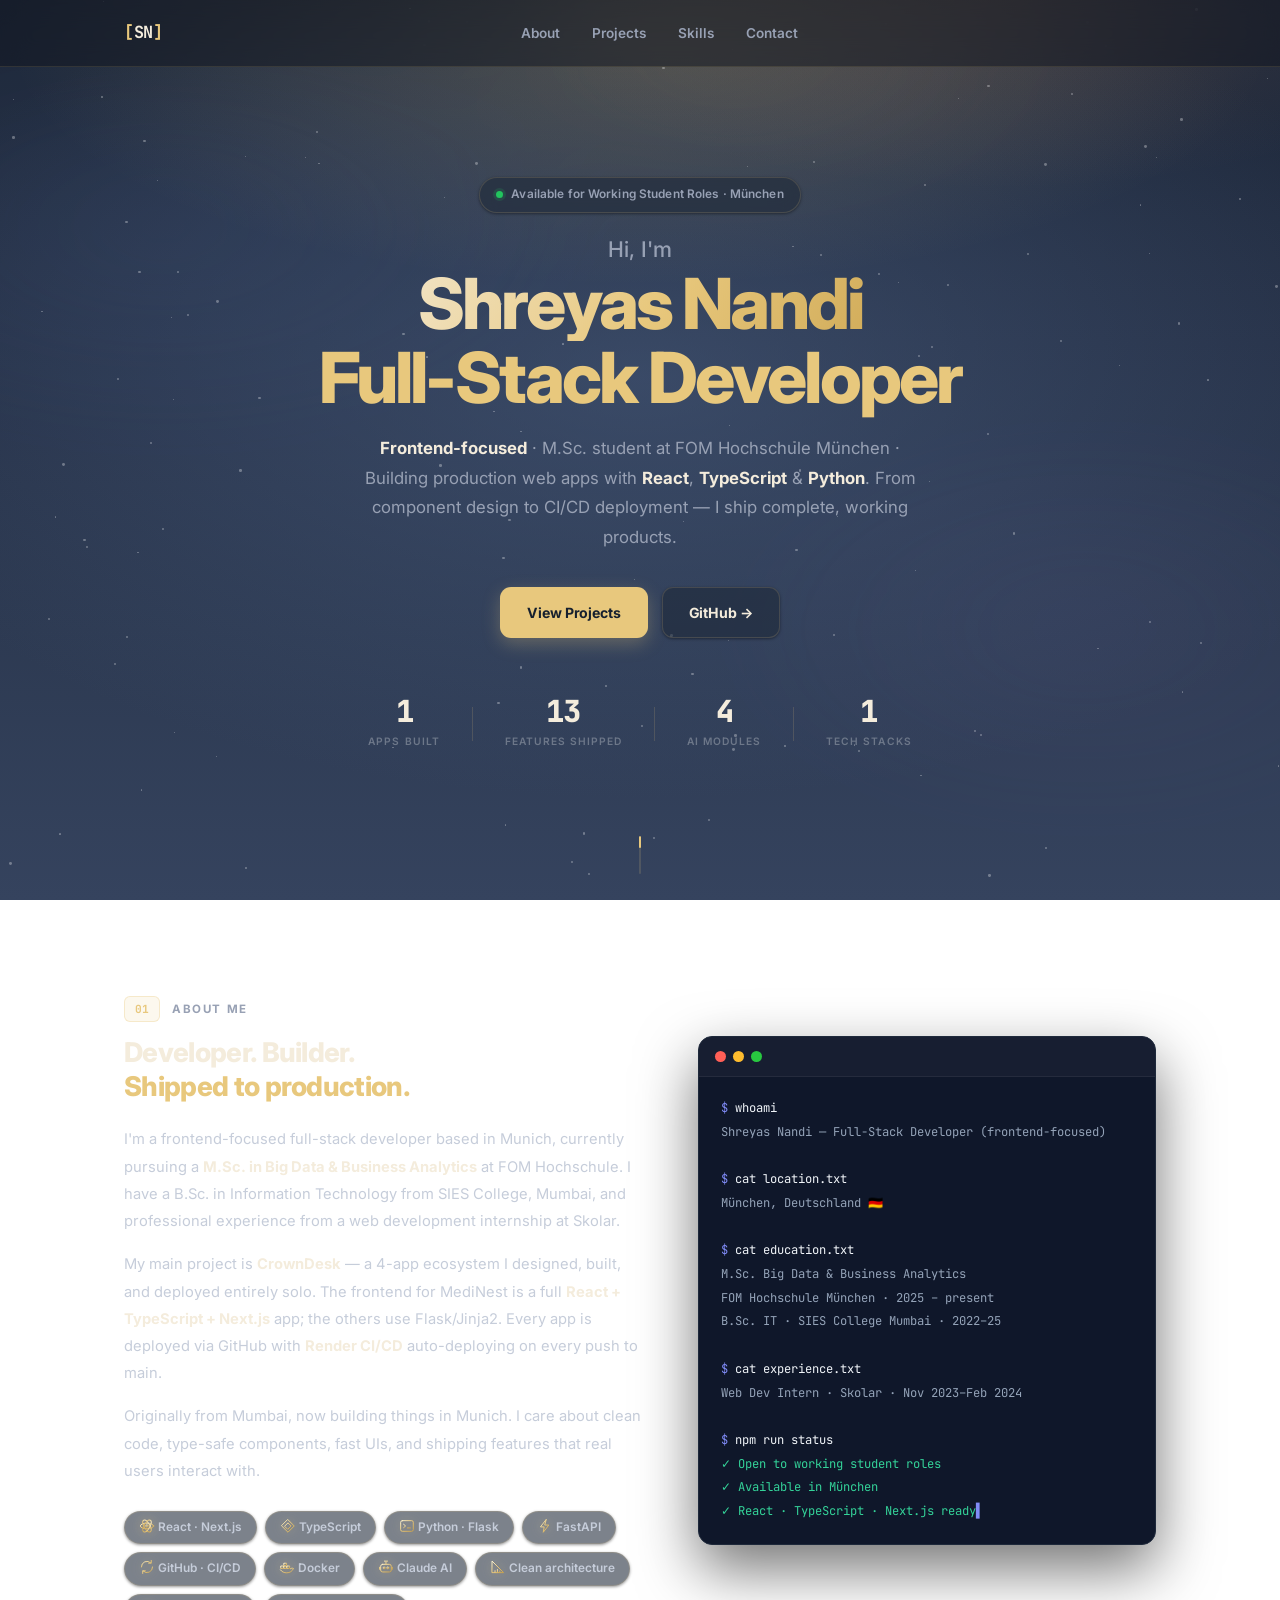
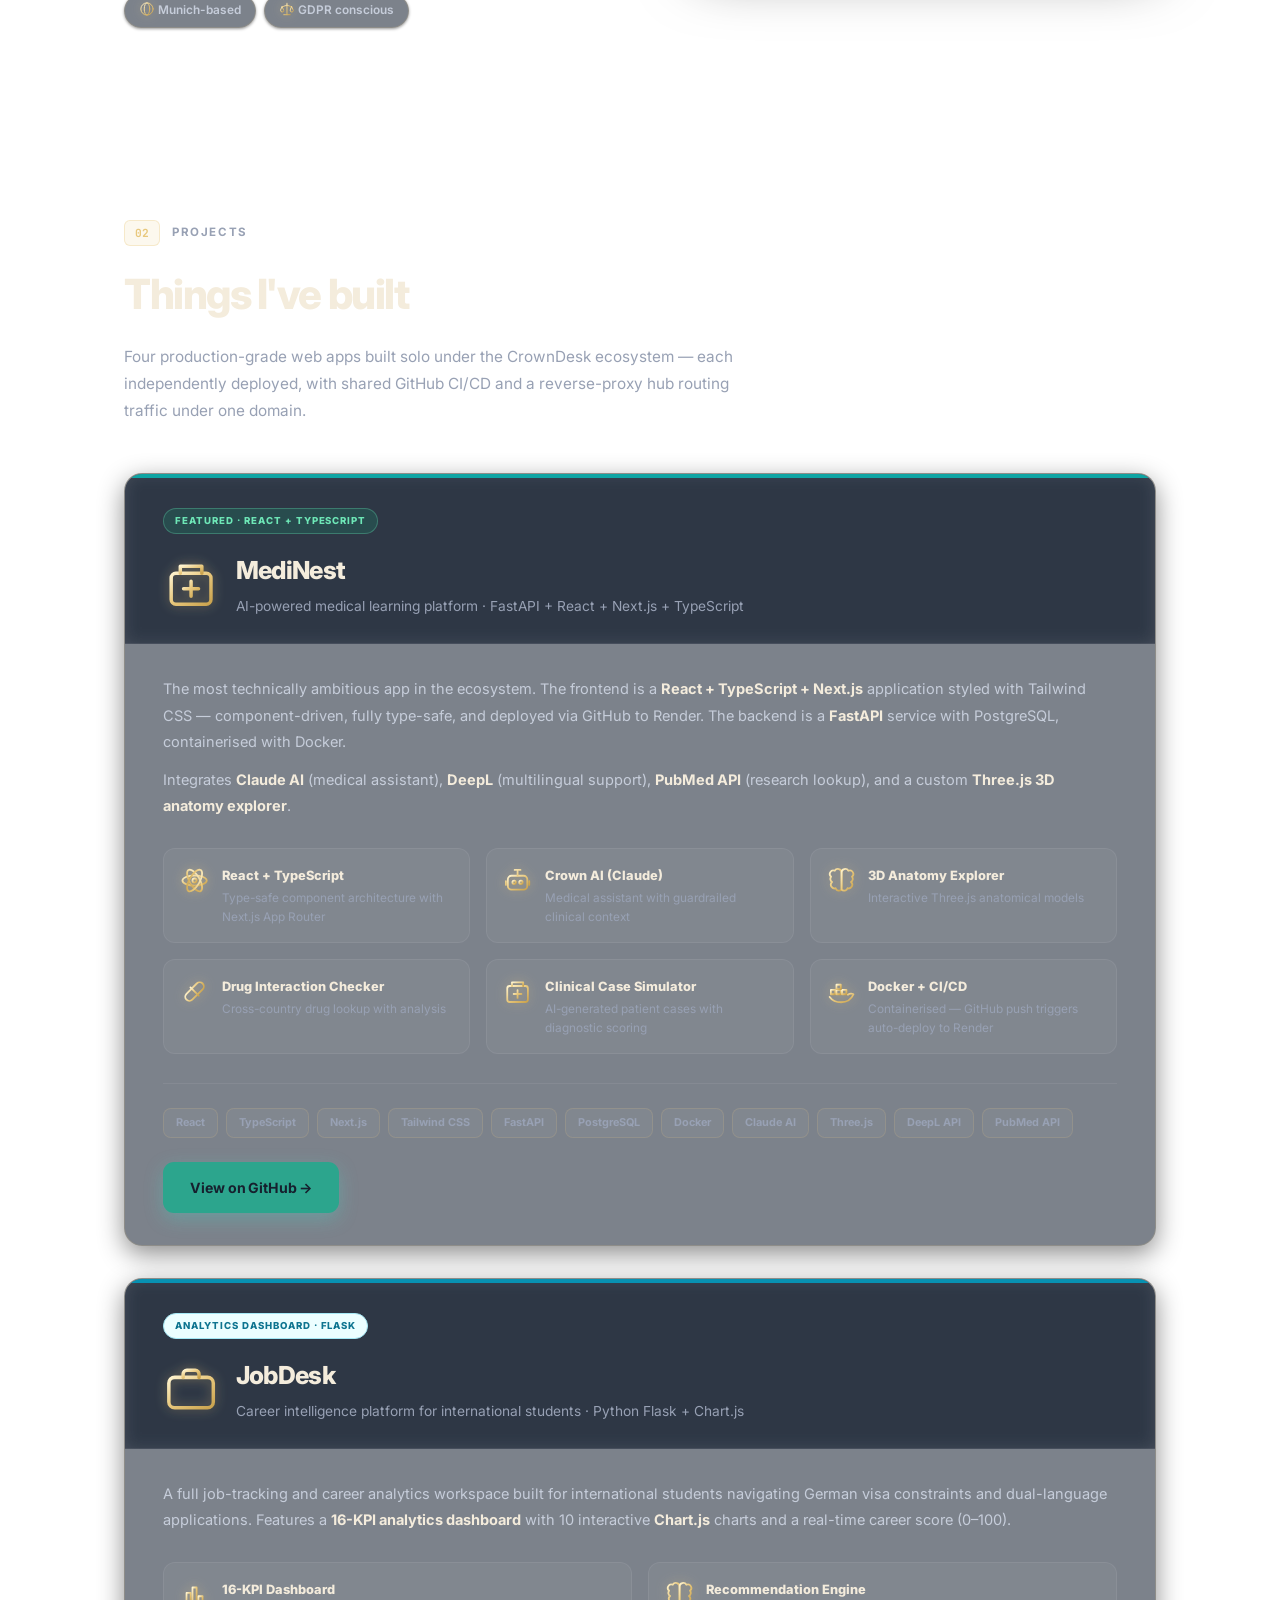
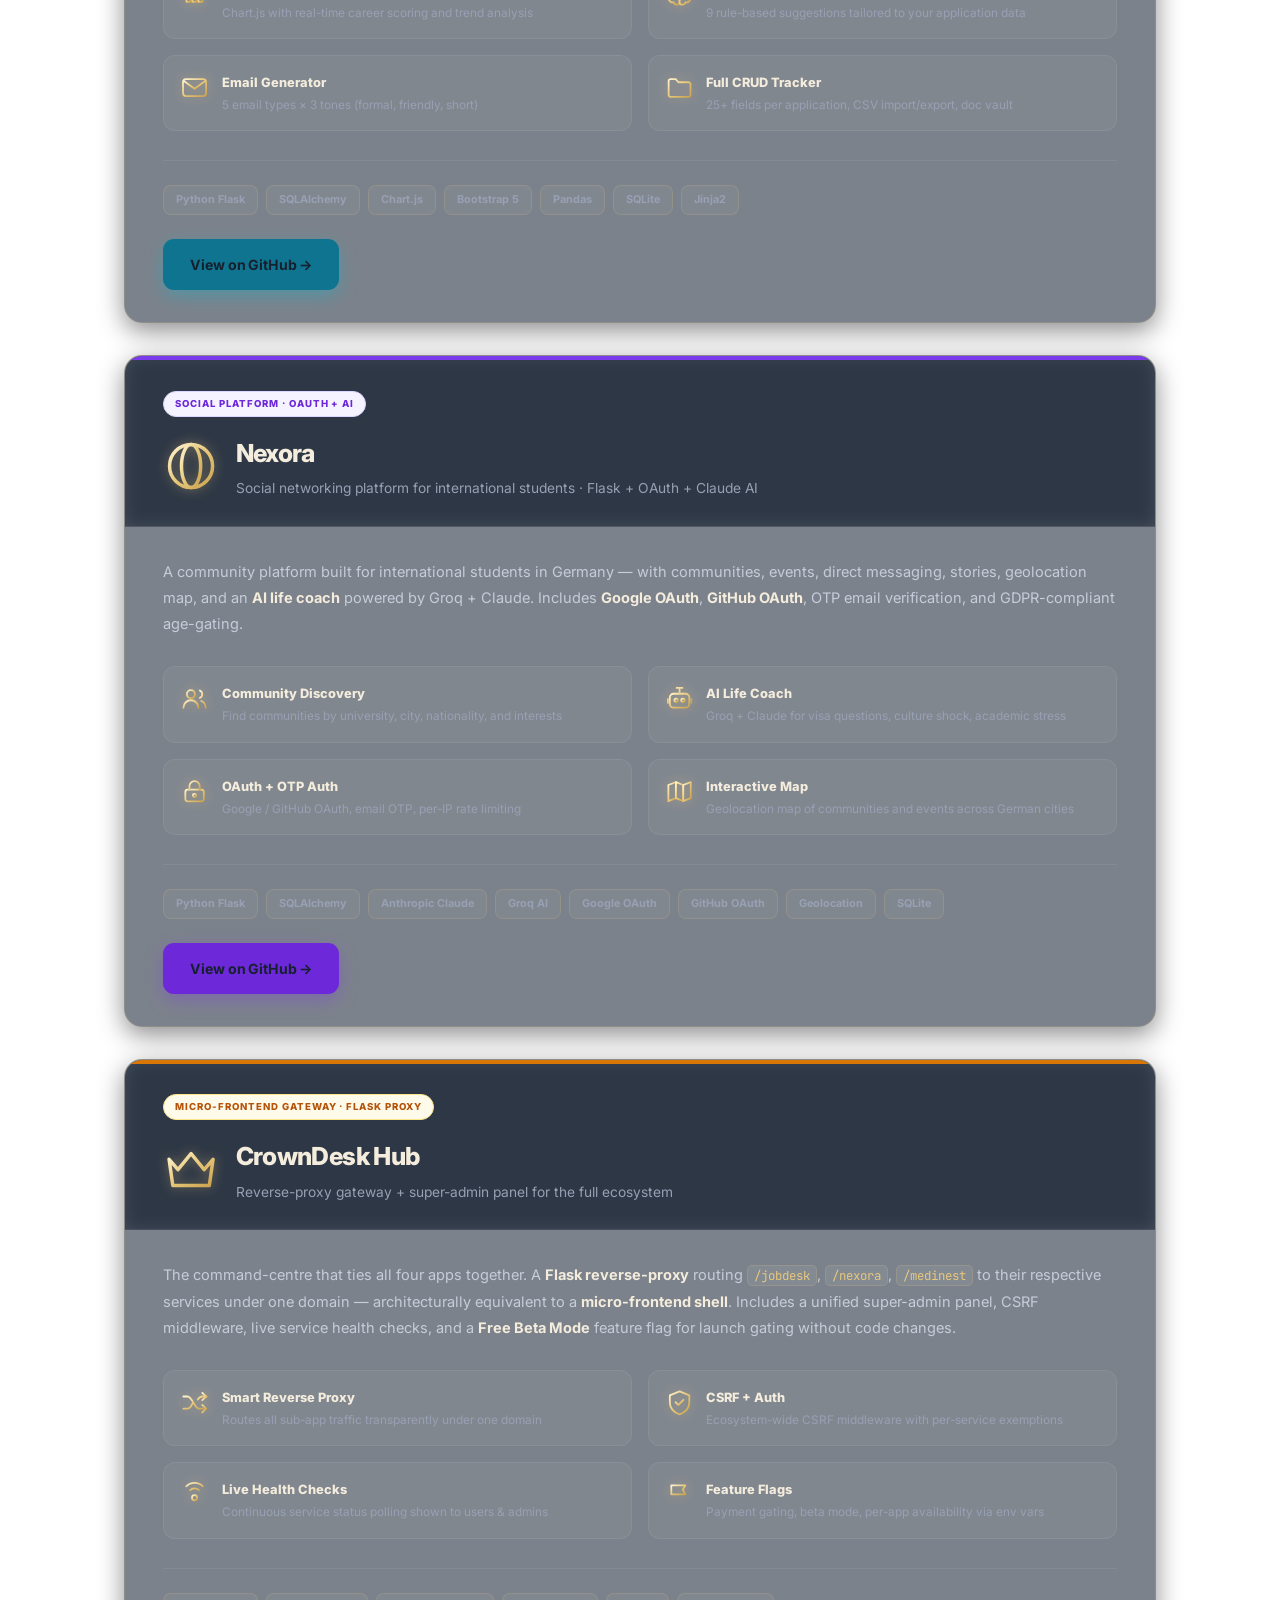
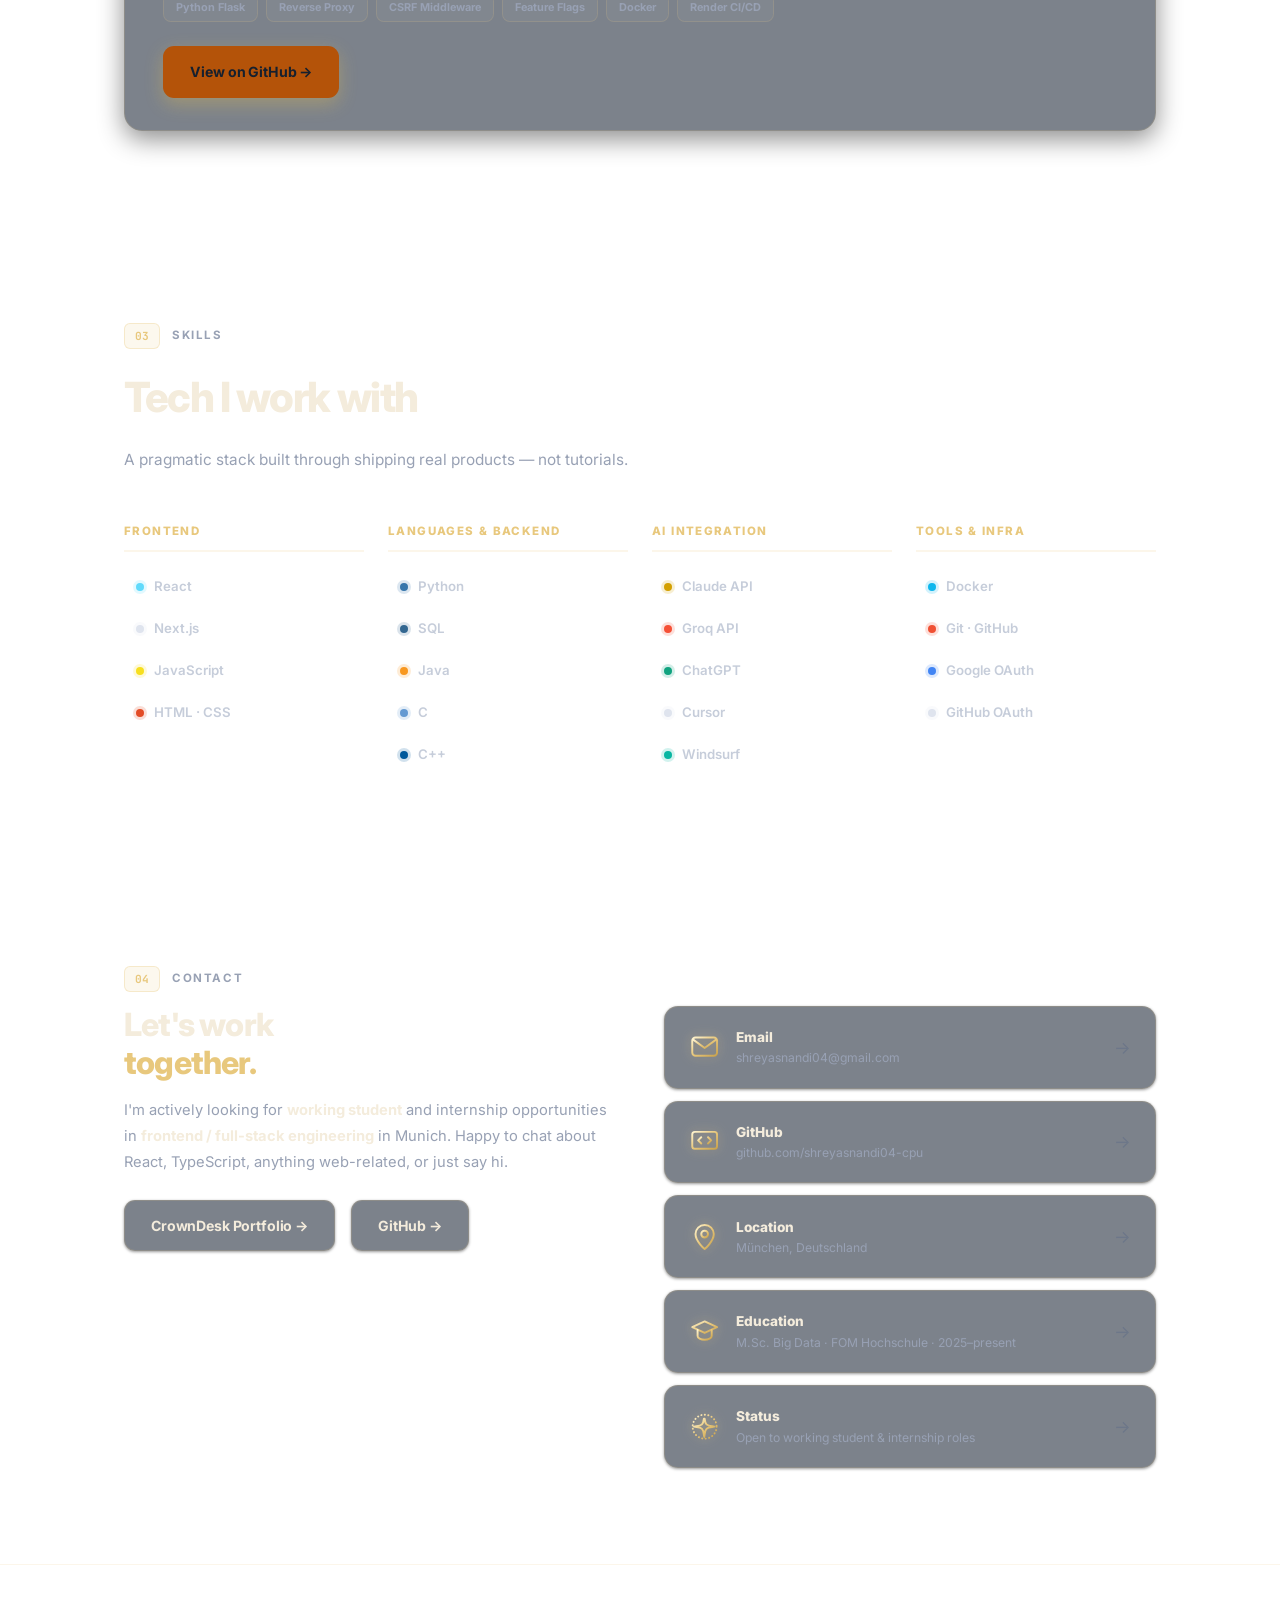
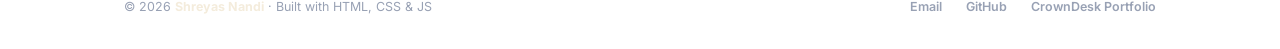
==== commit a720837f: "Add files via upload" ====
--- a/shreyas.html
+++ b/shreyas.html
@@ -553,7 +553,7 @@
           Happy to chat about React, TypeScript, anything web-related, or just say hi.
         </p>
         <div style="margin-top:1.5rem">
-          <a href="https://crowndesk01-cmyk.github.io/portfolio/" target="_blank" rel="noopener" class="btn btn-glass" style="display:inline-flex;margin-right:.75rem;margin-bottom:.75rem">
+          <a href="index.html" class="btn btn-glass" style="display:inline-flex;margin-right:.75rem;margin-bottom:.75rem">
             CrownDesk Portfolio →
           </a>
           <a href="https://github.com/shreyasnandi04-cpu" target="_blank" rel="noopener" class="btn btn-glass" style="display:inline-flex;margin-bottom:.75rem">
@@ -571,11 +571,11 @@
           </div>
           <span class="contact-arrow">→</span>
         </a>
-        <a href="https://github.com/crowndesk01-cmyk" target="_blank" rel="noopener" class="contact-row">
+        <a href="https://github.com/shreyasnandi04-cpu" target="_blank" rel="noopener" class="contact-row">
           <span class="contact-row-icon"><svg class="ic"><use href="#ic-code"/></svg></span>
           <div>
             <h4>GitHub</h4>
-            <p>github.com/crowndesk01-cmyk</p>
+            <p>github.com/shreyasnandi04-cpu</p>
           </div>
           <span class="contact-arrow">→</span>
         </a>
@@ -616,7 +616,7 @@
       <div class="footer-links">
         <a href="mailto:shreyasnandi04@gmail.com">Email</a>
         <a href="https://github.com/shreyasnandi04-cpu" target="_blank" rel="noopener">GitHub</a>
-        <a href="https://crowndesk01-cmyk.github.io/portfolio/" target="_blank">CrownDesk Portfolio</a>
+        <a href="index.html">CrownDesk Portfolio</a>
       </div>
     </div>
   </div>
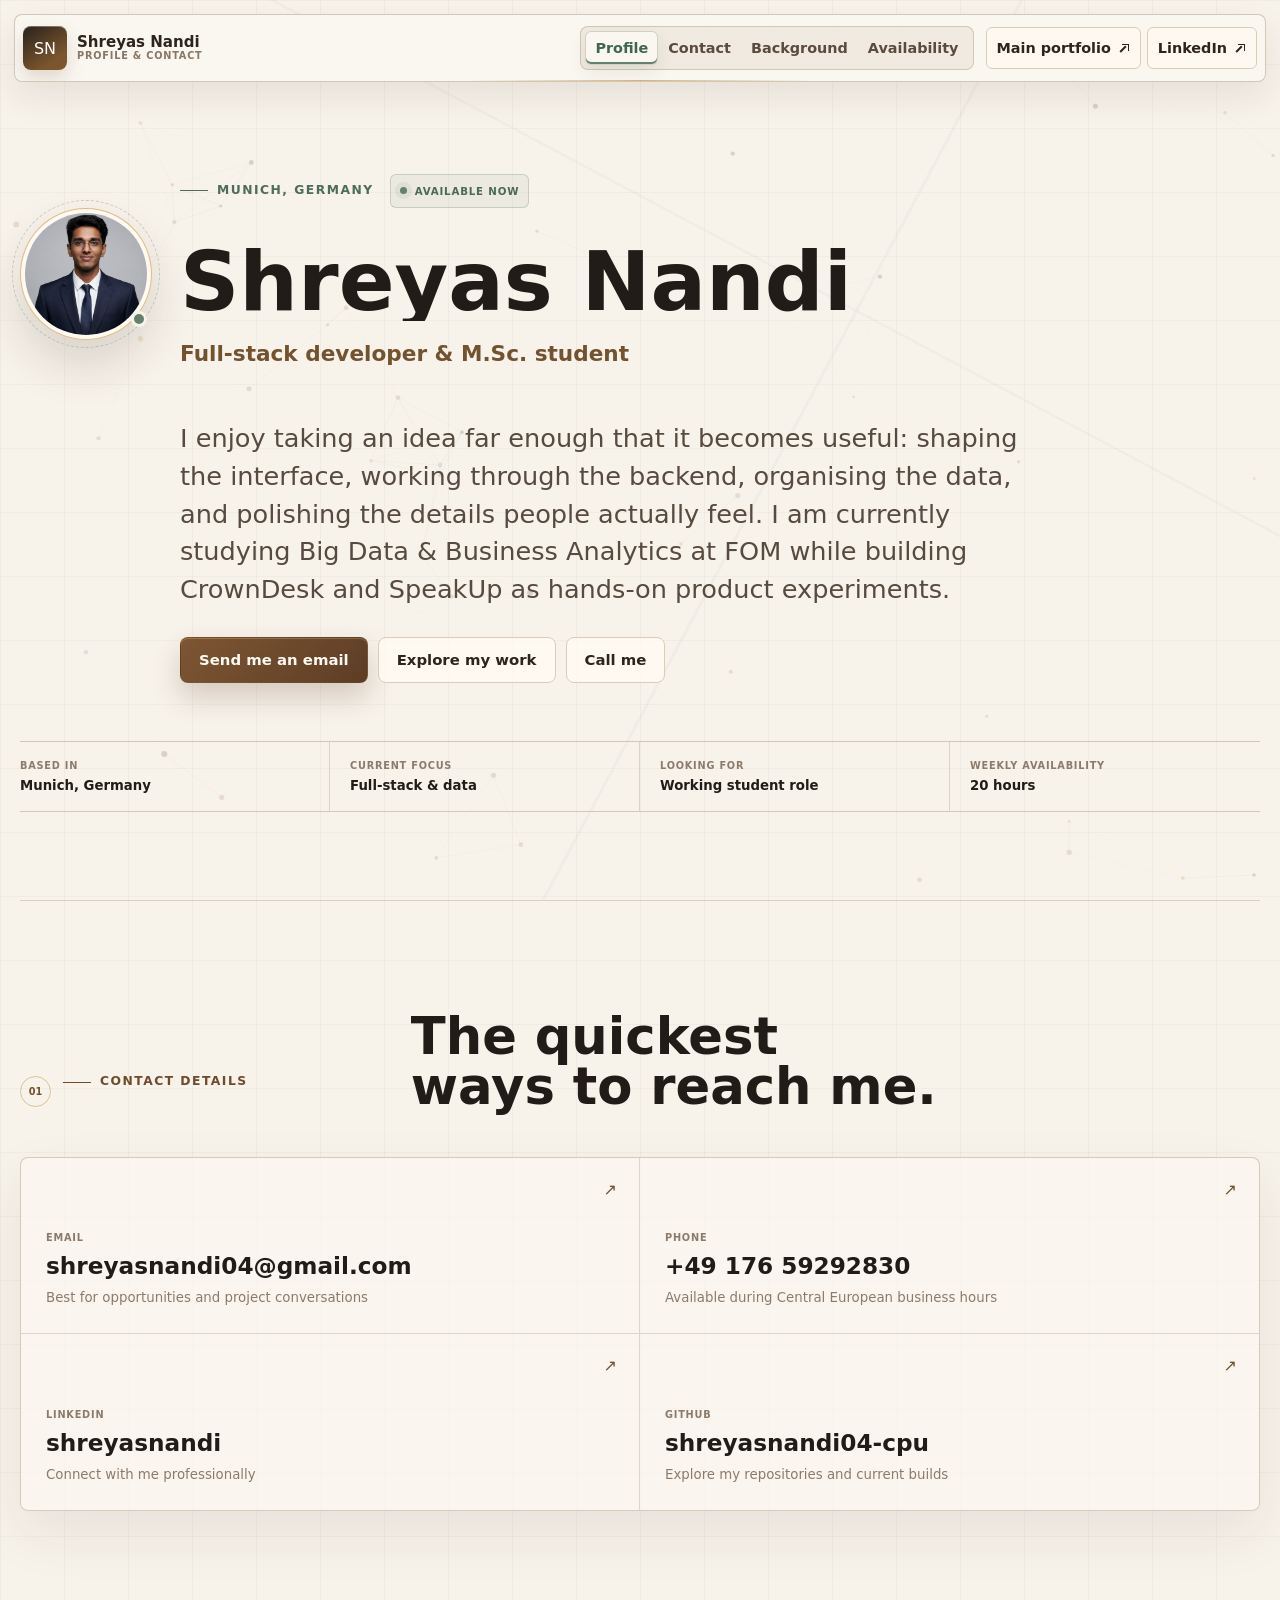
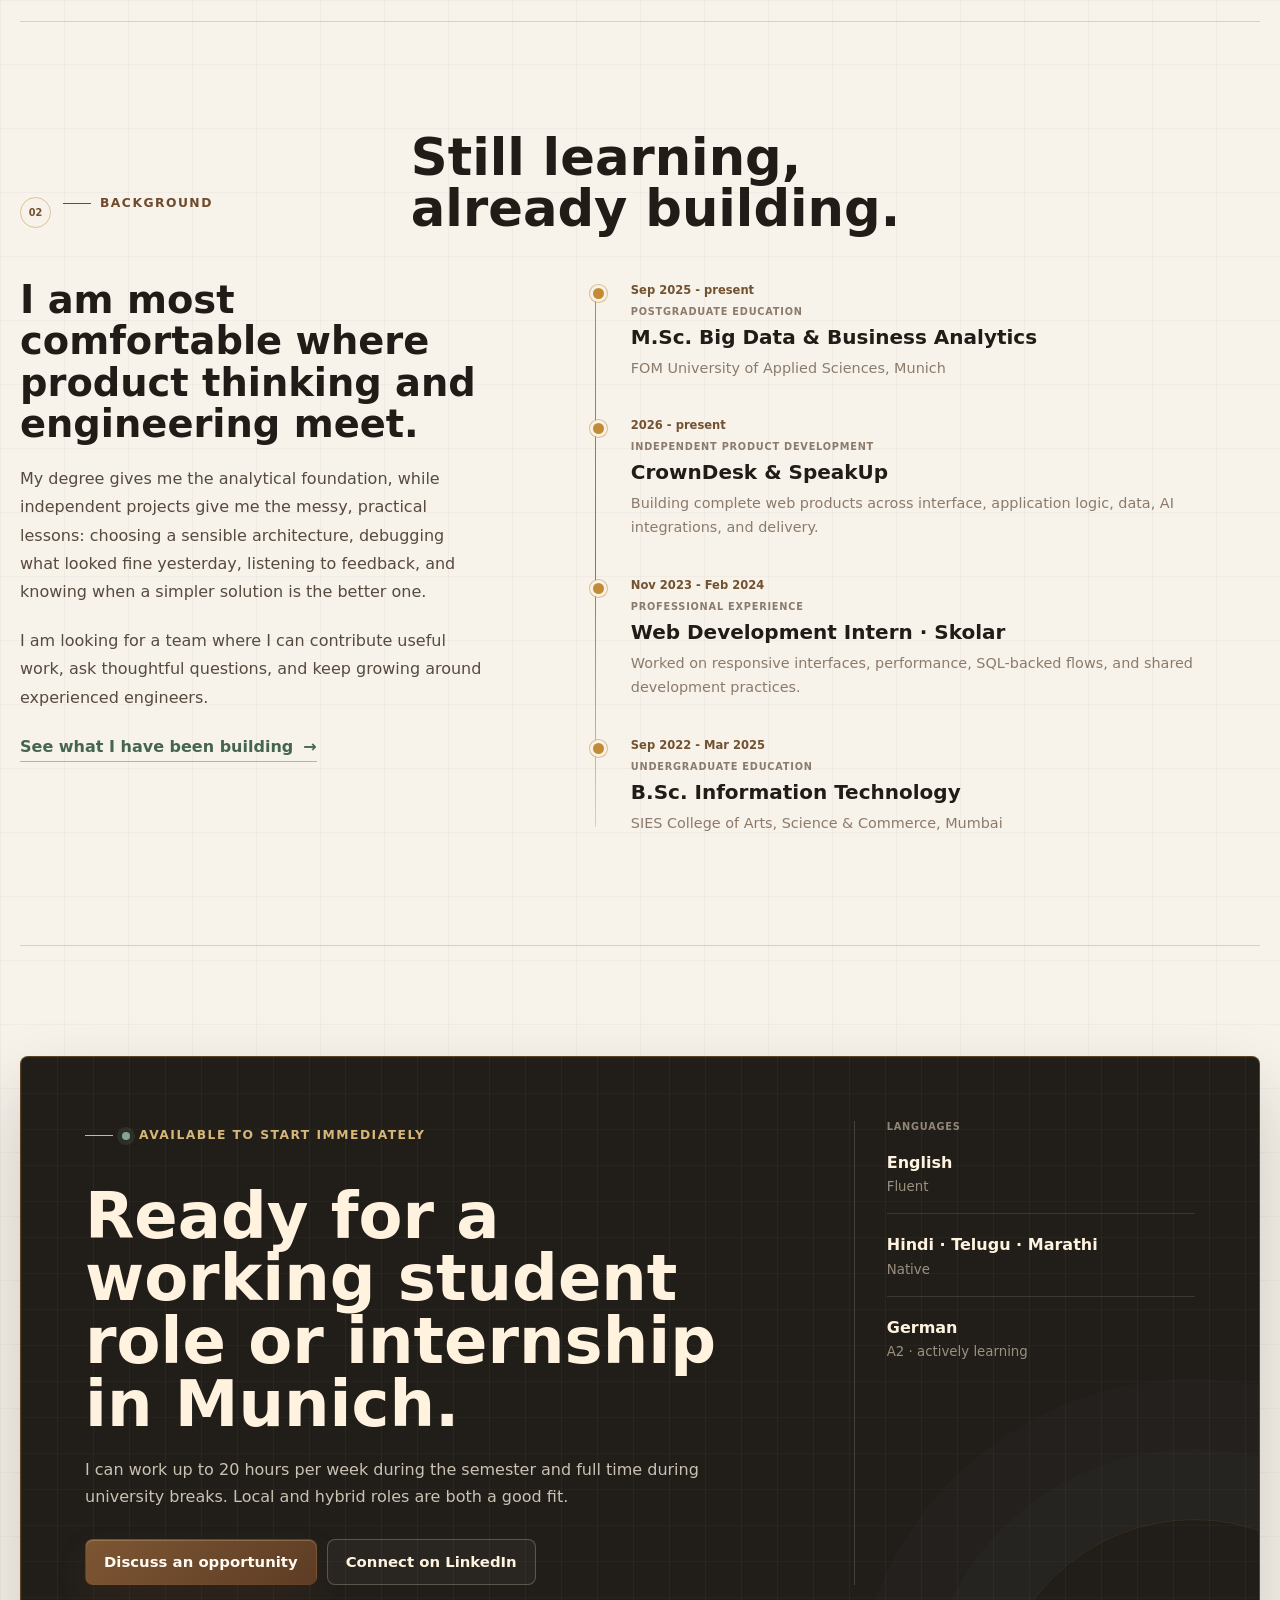
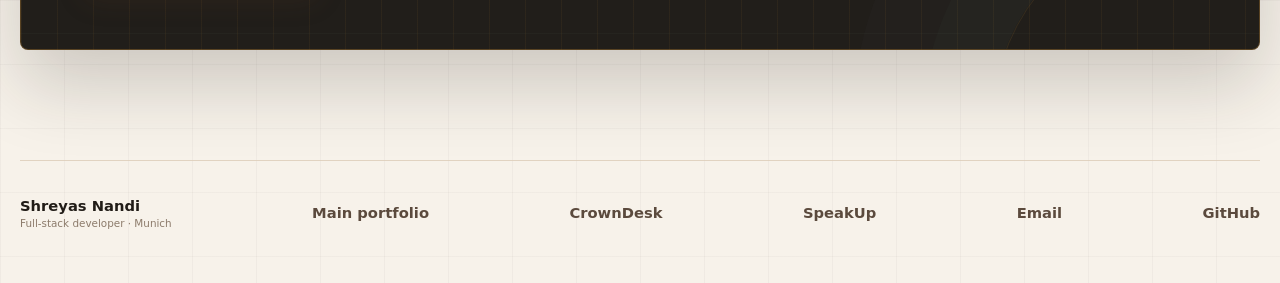
==== commit 70c7c0f8: "Update portfolio site" ====
--- a/shreyas.html
+++ b/shreyas.html
@@ -1,628 +1,203 @@
 <!DOCTYPE html>
-<html lang="en">
+<html lang="en" data-theme="light">
 <head>
   <meta charset="UTF-8" />
   <meta name="viewport" content="width=device-width, initial-scale=1.0" />
-  <title>Shreyas Nandi — Full-Stack Developer (Frontend-focused) · München</title>
-  <meta name="description" content="Shreyas Nandi — Full-Stack Developer, frontend-focused, based in Munich. React, TypeScript, Next.js, Python. M.Sc. student at FOM Hochschule. Open to working student roles." />
+  <meta name="theme-color" content="#f7f2ea" />
+  <title>Profile &amp; Contact | Shreyas Nandi</title>
+  <meta name="description" content="Profile, contact details, education, languages, and availability for Shreyas Nandi, a full-stack developer based in Munich." />
   <meta name="author" content="Shreyas Nandi" />
-  <link rel="preconnect" href="https://fonts.googleapis.com" />
-  <link rel="preconnect" href="https://fonts.gstatic.com" crossorigin />
-  <link href="https://fonts.googleapis.com/css2?family=Inter:wght@300;400;500;600;700;800;900&family=JetBrains+Mono:wght@400;700&display=swap" rel="stylesheet" />
+  <link rel="icon" href="photo_small.jpg" />
   <link rel="stylesheet" href="style.css" />
 </head>
-<body>
-<!-- ══ GOLD ICON SPRITE — line art, used via <svg class="ic"><use href="#ic-…"> ══ -->
-<svg class="ic-sprite" aria-hidden="true" focusable="false">
-  <defs>
-    <linearGradient id="goldStroke" x1="0" y1="0" x2="1" y2="1">
-      <stop offset="0%"   stop-color="#fff4d0"/>
-      <stop offset="48%"  stop-color="#e8c87d"/>
-      <stop offset="100%" stop-color="#c9a24d"/>
-    </linearGradient>
-  </defs>
-  <symbol id="ic-mail" viewBox="0 0 24 24"><rect x="2.5" y="5" width="19" height="14" rx="2.5"/><path d="M3.2 6.6 12 13l8.8-6.4"/></symbol>
-  <symbol id="ic-code" viewBox="0 0 24 24"><rect x="2.5" y="4.5" width="19" height="13" rx="2"/><path d="M1.5 20.5h21"/><path d="M9.4 8.6 7 11l2.4 2.4M14.6 8.6 17 11l-2.4 2.4"/></symbol>
-  <symbol id="ic-pin" viewBox="0 0 24 24"><path d="M12 21.5s7-5.9 7-11.5a7 7 0 1 0-14 0c0 5.6 7 11.5 7 11.5Z"/><circle cx="12" cy="10" r="2.6"/></symbol>
-  <symbol id="ic-cap" viewBox="0 0 24 24"><path d="M2.5 8.6 12 4.2l9.5 4.4L12 13 2.5 8.6Z"/><path d="M6.6 10.7v4.6c0 1.6 2.4 2.9 5.4 2.9s5.4-1.3 5.4-2.9v-4.6"/><path d="M21.5 8.6v5.2"/></symbol>
-  <symbol id="ic-star8" viewBox="0 0 24 24"><path d="M12 6c.5 4.3 1.4 5.2 5.7 5.7l1.9.3-1.9.3c-4.3.5-5.2 1.4-5.7 5.7l-.3 1.9-.3-1.9c-.5-4.3-1.4-5.2-5.7-5.7L3.8 12l1.9-.3C10 11.2 10.9 10.3 11.4 6Z"/><circle cx="12" cy="12" r="9.2" stroke-dasharray="0.1 2.6"/></symbol>
-  <symbol id="ic-atom" viewBox="0 0 24 24"><circle cx="12" cy="12" r="1.7"/><ellipse cx="12" cy="12" rx="10" ry="4.2"/><ellipse cx="12" cy="12" rx="10" ry="4.2" transform="rotate(60 12 12)"/><ellipse cx="12" cy="12" rx="10" ry="4.2" transform="rotate(120 12 12)"/></symbol>
-  <symbol id="ic-diamond" viewBox="0 0 24 24"><path d="M12 2.6 21.4 12 12 21.4 2.6 12Z"/><path d="M7.3 12 12 7.3l4.7 4.7L12 16.7Z"/></symbol>
-  <symbol id="ic-terminal" viewBox="0 0 24 24"><rect x="2.5" y="4" width="19" height="16" rx="2.5"/><path d="M7 9.5 10 12l-3 2.5M12.8 15h4.4"/></symbol>
-  <symbol id="ic-bolt" viewBox="0 0 24 24"><path d="M13.6 2.5 5.2 13.4h5.6l-1.4 8.1 8.4-10.9h-5.6Z"/></symbol>
-  <symbol id="ic-cycle" viewBox="0 0 24 24"><path d="M3.6 12a8.4 8.4 0 0 1 14.3-6"/><path d="M20.4 12a8.4 8.4 0 0 1-14.3 6"/><path d="M18.4 2.2v4h-4M5.6 21.8v-4h4"/></symbol>
-  <symbol id="ic-docker" viewBox="0 0 24 24"><rect x="3.2" y="10.6" width="3.6" height="3.6"/><rect x="7.8" y="10.6" width="3.6" height="3.6"/><rect x="12.4" y="10.6" width="3.6" height="3.6"/><rect x="7.8" y="6.4" width="3.6" height="3.6"/><path d="M2.2 16.4c2.2 3.1 5.6 4.4 9.4 4.4 4.6 0 8.4-2.3 10.2-6.6-1.6-.7-3.3-.5-4.6.4"/></symbol>
-  <symbol id="ic-bot" viewBox="0 0 24 24"><rect x="4" y="8" width="16" height="11.5" rx="3"/><circle cx="9.2" cy="13.4" r="1.4"/><circle cx="14.8" cy="13.4" r="1.4"/><path d="M12 8V4.4M9.6 3.2h4.8M2.4 12.4v3.2M21.6 12.4v3.2"/></symbol>
-  <symbol id="ic-ruler" viewBox="0 0 24 24"><path d="M3.5 20.5h17L3.5 3.5Z"/><path d="M7.6 20.5v-2.8M11.2 20.5v-4.6M14.8 20.5v-2.4"/></symbol>
-  <symbol id="ic-globe" viewBox="0 0 24 24"><circle cx="12" cy="12" r="9.2"/><path d="M2.8 12h18.4"/><ellipse cx="12" cy="12" rx="4.1" ry="9.2"/></symbol>
-  <symbol id="ic-scale" viewBox="0 0 24 24"><path d="M12 3.4v17.2M7.2 20.6h9.6"/><path d="M12 6.4 4.8 8.8M12 6.4l7.2 2.4"/><path d="M2.4 14.2a2.4 2.4 0 0 0 4.8 0L4.8 8.8Z"/><path d="M16.8 14.2a2.4 2.4 0 0 0 4.8 0L19.2 8.8Z"/></symbol>
-  <symbol id="ic-hospital" viewBox="0 0 24 24"><rect x="3.5" y="7.4" width="17" height="13.2" rx="2"/><path d="M7.4 7.4V4.4h9.2v3"/><path d="M12 10.8v6.4M8.8 14h6.4"/></symbol>
-  <symbol id="ic-brain" viewBox="0 0 24 24"><path d="M12 5.4a3 3 0 0 0-5.6-1.5A2.9 2.9 0 0 0 3.4 8.8a3 3 0 0 0 .8 4.4 3 3 0 0 0 2.9 5.1 3 3 0 0 0 4.9 1.2Z"/><path d="M12 5.4a3 3 0 0 1 5.6-1.5 2.9 2.9 0 0 1 3 4.9 3 3 0 0 1-.8 4.4 3 3 0 0 1-2.9 5.1 3 3 0 0 1-4.9 1.2Z"/><path d="M12 5.4v14.1"/></symbol>
-  <symbol id="ic-pill" viewBox="0 0 24 24"><rect x="2.6" y="8.6" width="18.8" height="6.8" rx="3.4" transform="rotate(-45 12 12)"/><path d="M8.6 8.6 15.4 15.4"/></symbol>
-  <symbol id="ic-briefcase" viewBox="0 0 24 24"><rect x="2.5" y="7" width="19" height="13" rx="2.5"/><path d="M8.6 7V5.6A1.6 1.6 0 0 1 10.2 4h3.6a1.6 1.6 0 0 1 1.6 1.6V7"/><path d="M2.5 12.4h19"/></symbol>
-  <symbol id="ic-chart" viewBox="0 0 24 24"><path d="M3.5 20.5h17"/><rect x="5.4" y="10.6" width="3.4" height="7.4"/><rect x="10.3" y="6.2" width="3.4" height="11.8"/><rect x="15.2" y="13.4" width="3.4" height="4.6"/></symbol>
-  <symbol id="ic-folder" viewBox="0 0 24 24"><path d="M3 6.6A1.6 1.6 0 0 1 4.6 5h4.2l2.2 2.6h8.4A1.6 1.6 0 0 1 21 9.2v8.8a1.6 1.6 0 0 1-1.6 1.6H4.6A1.6 1.6 0 0 1 3 18Z"/></symbol>
-  <symbol id="ic-users" viewBox="0 0 24 24"><circle cx="9" cy="8.4" r="3.3"/><path d="M2.8 19.6a6.2 6.2 0 0 1 12.4 0"/><path d="M16.4 5.4a3.3 3.3 0 0 1 0 6M17.6 14a6.2 6.2 0 0 1 3.6 5.6"/></symbol>
-  <symbol id="ic-lock" viewBox="0 0 24 24"><rect x="4.4" y="10.4" width="15.2" height="9.6" rx="2"/><path d="M7.8 10.4V7.6a4.2 4.2 0 0 1 8.4 0v2.8"/><circle cx="12" cy="15.2" r="1.3"/></symbol>
-  <symbol id="ic-map" viewBox="0 0 24 24"><path d="M2.8 6.6 9 4.2v13.2l-6.2 2.4Z"/><path d="M9 4.2 15 6.6v13.2L9 17.4Z"/><path d="M15 6.6l6.2-2.4v13.2L15 19.8Z"/></symbol>
-  <symbol id="ic-crown" viewBox="0 0 24 24"><path d="M2.6 7.4 6.4 11.8 12 5l5.6 6.8 3.8-4.4-1.6 11.2H4.2Z"/><path d="M4.6 20.6h14.8"/></symbol>
-  <symbol id="ic-shuffle" viewBox="0 0 24 24"><path d="M2.8 7h3.4c4 0 5.6 10 9.6 10h5.4M2.8 17h3.4c1.7 0 2.9-1.8 3.9-4M14.6 9.6c1-1.7 2.2-2.6 3.8-2.6h3.4"/><path d="M18.4 4 21.6 7l-3.2 3M18.4 14l3.2 3-3.2 3"/></symbol>
-  <symbol id="ic-shield" viewBox="0 0 24 24"><path d="M12 2.8 20 6v6.1c0 4.4-3.2 8.3-8 9.6-4.8-1.3-8-5.2-8-9.6V6Z"/><path d="M8.8 11.8 11 14l4.2-4.2"/></symbol>
-  <symbol id="ic-signal" viewBox="0 0 24 24"><path d="M8.4 8.4a5 5 0 0 1 7.2 0M5.2 5.2a9.5 9.5 0 0 1 13.6 0"/><circle cx="12" cy="14.6" r="2.1"/><path d="M12 16.8v4.4"/></symbol>
-  <symbol id="ic-flag" viewBox="0 0 24 24"><path d="M5.2 21.5V3.2"/><path d="M5.2 4.4h11.6l-2.2 3.7 2.2 3.7H5.2Z"/></symbol>
-  <symbol id="ic-rocket" viewBox="0 0 24 24"><path d="M12 2.4c2.9 2.6 4.7 6.3 4.7 10.4l-1.9 4.2H9.2l-1.9-4.2C7.3 8.7 9.1 5 12 2.4Z"/><circle cx="12" cy="9.6" r="1.7"/><path d="M9.3 13.8 6.3 16.2v3.5l3-2.1M14.7 13.8l3 2.4v3.5l-3-2.1"/><path d="M10.7 19.2 12 21.6l1.3-2.4"/></symbol>
-  <symbol id="ic-party" viewBox="0 0 24 24"><path d="M3 21.2 7.6 8.6l7.8 7.8Z"/><path d="M14.6 4v2.4M19.6 8.2h2.2M17.6 5.4l1.6-1.6M14.8 11.4c1.6-1.6 4-1.6 5.6 0"/></symbol>
-  <symbol id="ic-heart" viewBox="0 0 24 24"><path d="M12 20.8S3.4 15.6 3.4 9.6a4.6 4.6 0 0 1 8.6-2.4 4.6 4.6 0 0 1 8.6 2.4c0 6-8.6 11.2-8.6 11.2Z"/></symbol>
-  <symbol id="ic-chat" viewBox="0 0 24 24"><path d="M20.6 12.2a7.6 7.6 0 0 1-10.8 6.9l-5.4 1.6 1.7-5.2A7.6 7.6 0 1 1 20.6 12.2Z"/></symbol>
-  <symbol id="ic-fire" viewBox="0 0 24 24"><path d="M12 21.4c3.6 0 6.4-2.7 6.4-6 0-4.6-4-6.2-4.6-10.4-2 1.6-3.2 4-3.2 6.2 0 1.2-1.2 1.6-1.8.6-.4-.8-.6-1.8-.5-2.8-1.8 1.9-3.3 4.2-3.3 6.4 0 3.3 2.9 6 7 6Z"/></symbol>
-  <symbol id="ic-dna" viewBox="0 0 24 24"><path d="M7.4 3c0 5.4 9.2 5.4 9.2 9s-9.2 3.6-9.2 9"/><path d="M16.6 3c0 5.4-9.2 5.4-9.2 9s9.2 3.6 9.2 9"/><path d="M8.8 6.4h6.4M8.8 17.6h6.4M7.6 9.6h8.8M7.6 14.4h8.8"/></symbol>
-  <symbol id="ic-clipboard" viewBox="0 0 24 24"><path d="M8.6 4.4H6.4a1.8 1.8 0 0 0-1.8 1.8v13.2a1.8 1.8 0 0 0 1.8 1.8h11.2a1.8 1.8 0 0 0 1.8-1.8V6.2a1.8 1.8 0 0 0-1.8-1.8h-2.2"/><rect x="8.6" y="2.4" width="6.8" height="4" rx="1.2"/><path d="M8.6 11.4h6.8M8.6 15.2h4.4"/></symbol>
-  <symbol id="ic-microscope" viewBox="0 0 24 24"><circle cx="10.4" cy="10.4" r="6.6"/><path d="M15.2 15.2 20.9 20.9"/><path d="M10.4 7.6v5.6M7.6 10.4h5.6"/></symbol>
-  <symbol id="ic-stethoscope" viewBox="0 0 24 24"><path d="M5.4 3v5.2a4.2 4.2 0 0 0 8.4 0V3"/><path d="M3.8 3h3.2M12.2 3h3.2"/><path d="M9.6 12.4v2a5.2 5.2 0 0 0 5.2 5.2 3.4 3.4 0 0 0 3.4-3.4v-1.8"/><circle cx="18.2" cy="12.4" r="2.1"/></symbol>
-  <symbol id="ic-doc" viewBox="0 0 24 24"><path d="M6.2 2.6h7l4.6 4.6v14.2H6.2Z"/><path d="M13.2 2.6v4.6h4.6"/><path d="M9 12.4h6M9 16h6"/></symbol>
-  <symbol id="ic-wellness" viewBox="0 0 24 24"><circle cx="12" cy="4.6" r="2.2"/><path d="M12 7.4v6.2"/><path d="M12 13.6 7.4 20.8M12 13.6l4.6 7.2"/><path d="M5.8 10.6h12.4"/></symbol>
-  <symbol id="ic-flask" viewBox="0 0 24 24"><path d="M9.6 2.8v6.4L4.4 18.6A1.6 1.6 0 0 0 5.8 21h12.4a1.6 1.6 0 0 0 1.4-2.4l-5.2-9.4V2.8"/><path d="M8 2.8h8"/><path d="M7.4 14.6h9.2"/></symbol>
-  <symbol id="ic-palette" viewBox="0 0 24 24"><path d="M12 2.8a9.2 9.2 0 0 0 0 18.4 1.9 1.9 0 0 0 1.9-1.9c0-.5-.2-.9-.5-1.2a1.8 1.8 0 0 1 1.3-3.1h2.2A4.4 4.4 0 0 0 21.2 10.6C21.2 6.3 17 2.8 12 2.8Z"/><circle cx="7.4" cy="10.6" r="1.1"/><circle cx="12" cy="7.4" r="1.1"/><circle cx="16.6" cy="10.6" r="1.1"/></symbol>
-  <symbol id="ic-database" viewBox="0 0 24 24"><ellipse cx="12" cy="5.8" rx="8" ry="3.2"/><path d="M4 5.8v12.4c0 1.8 3.6 3.2 8 3.2s8-1.4 8-3.2V5.8"/><path d="M4 12c0 1.8 3.6 3.2 8 3.2s8-1.4 8-3.2"/></symbol>
-  <symbol id="ic-wrench" viewBox="0 0 24 24"><path d="M20.4 5.6a5.6 5.6 0 0 1-7.4 5.3l-7 7a2.4 2.4 0 0 1-3.4-3.4l7-7a5.6 5.6 0 0 1 6.1-7.4l-3.2 3.2 2.5 2.5 3.2-3.2c.8 1.1 1.2 2.4 1.2 3.8Z"/></symbol>
-  <symbol id="ic-school" viewBox="0 0 24 24"><path d="M2.8 20.8h18.4"/><path d="M4.6 20.8V9.6L12 5.2l7.4 4.4v11.2"/><path d="M9.6 20.8v-5.6h4.8v5.6"/><path d="M12 2.6v2.6"/></symbol>
-  <symbol id="ic-target" viewBox="0 0 24 24"><circle cx="12" cy="12" r="9"/><circle cx="12" cy="12" r="5.2"/><circle cx="12" cy="12" r="1.6"/></symbol>
-  <symbol id="ic-build" viewBox="0 0 24 24"><path d="M12 2.8 21.2 7.4 12 12 2.8 7.4Z"/><path d="M2.8 12 12 16.6 21.2 12"/><path d="M2.8 16.6 12 21.2l9.2-4.6"/></symbol>
-</svg>
-
-<!-- ══ SPACE BACKGROUND — dusk at the top, midnight by the bottom (see --sp) ══ -->
-<div id="space-bg" aria-hidden="true">
-  <div class="sky"></div>
-  <div class="sky-deep"></div>
-  <div class="horizon-glow"></div>
-  <div class="nebula"></div>
-  <div class="stars" id="stars"></div>
-  <div class="shooting-star"></div>
-</div>
-
-<!-- Cursor glow -->
-<div class="cursor-glow" id="cursorGlow"></div>
-
-<!-- ══ NAVBAR ══ -->
-<nav id="navbar">
-  <div class="nav-inner">
-    <a href="#hero" class="nav-logo"><span class="logo-bracket">[</span>SN<span class="logo-bracket">]</span></a>
-    <div class="nav-links">
-      <a href="#about">About</a>
-      <a href="#projects">Projects</a>
-      <a href="#skills">Skills</a>
-      <a href="#contact">Contact</a>
+<body class="site home-redesign profile-detail-page">
+  <canvas id="motionCanvas" aria-hidden="true"></canvas>
+  <div class="scroll-progress" aria-hidden="true"><span id="scrollProgress"></span></div>
+
+  <header class="site-nav home-nav" id="siteNav">
+    <a class="brand" href="index.html" aria-label="Return to Shreyas Nandi's main portfolio">
+      <span class="brand-mark">SN</span>
+      <span class="brand-copy"><strong>Shreyas Nandi</strong><small>Profile &amp; contact</small></span>
+    </a>
+    <nav class="desktop-nav" aria-label="Profile navigation">
+      <span class="nav-indicator" id="navIndicator" aria-hidden="true"></span>
+      <a href="#profile">Profile</a>
+      <a href="#contact-details">Contact</a>
+      <a href="#background">Background</a>
+      <a href="#availability">Availability</a>
+    </nav>
+    <div class="nav-actions">
+      <a class="nav-social" href="index.html"><span>Main portfolio</span><i aria-hidden="true"></i></a>
+      <a class="nav-social" href="https://www.linkedin.com/in/shreyasnandi/" target="_blank" rel="noopener noreferrer"><span>LinkedIn</span><i aria-hidden="true"></i></a>
     </div>
-    <div class="nav-right">
-      <button class="nav-toggle" id="navToggle" aria-label="menu">
-        <span></span><span></span><span></span>
-      </button>
-    </div>
-  </div>
-  <div class="mobile-menu" id="mobileMenu">
-    <a href="#about">About</a>
-    <a href="#projects">Projects</a>
-    <a href="#skills">Skills</a>
-    <a href="#contact">Contact</a>
-  </div>
-</nav>
-
-<!-- ══ HERO ══ -->
-<section id="hero">
-  <div class="hero-bg">
-    <div class="hero-grid"></div>
-    <div class="hero-orb hero-orb-1"></div>
-    <div class="hero-orb hero-orb-2"></div>
-    <div class="hero-orb hero-orb-3"></div>
-    <div class="hero-glow-line"></div>
-  </div>
-
-  <div class="hero-content">
-    <div class="hero-badge">
-      <span class="badge-dot"></span>
-      Available for Working Student Roles · München
-    </div>
-
-    <h1 class="hero-title">
-      <span class="hero-line hero-line-1">Hi, I'm</span>
-      <span class="hero-line hero-line-2 gradient-text">Shreyas Nandi</span>
-      <span class="hero-line hero-line-3">Full-Stack Developer</span>
-    </h1>
-
-    <p class="hero-subtitle">
-      <strong>Frontend-focused</strong> · M.Sc. student at FOM Hochschule München · Building production web apps with
-      <strong>React</strong>, <strong>TypeScript</strong> & <strong>Python</strong>.
-      From component design to CI/CD deployment — I ship complete, working products.
-    </p>
-
-    <div class="hero-actions">
-      <a href="#projects" class="btn btn-primary">View Projects</a>
-      <a href="https://github.com/shreyasnandi04-cpu" target="_blank" rel="noopener" class="btn btn-glass">GitHub →</a>
-    </div>
-
-    <div class="hero-metrics">
-      <div class="metric">
-        <span class="metric-value" data-count="4">4</span>
-        <span class="metric-label">Apps Built</span>
-      </div>
-      <div class="metric-divider"></div>
-      <div class="metric">
-        <span class="metric-value" data-count="50">50</span>
-        <span class="metric-label">Features Shipped</span>
-      </div>
-      <div class="metric-divider"></div>
-      <div class="metric">
-        <span class="metric-value" data-count="15">15</span>
-        <span class="metric-label">AI Modules</span>
-      </div>
-      <div class="metric-divider"></div>
-      <div class="metric">
-        <span class="metric-value" data-count="3">3</span>
-        <span class="metric-label">Tech Stacks</span>
-      </div>
-    </div>
-  </div>
-
-  <div class="scroll-indicator"><div class="scroll-line"></div></div>
-</section>
-
-<!-- ══ ABOUT ══ -->
-<section id="about">
-  <div class="container">
-    <div class="section-header">
-      <span class="section-num">01</span>
-      <span class="section-label">About me</span>
-    </div>
-
-    <div class="about-layout">
-      <div class="about-left">
-        <h2>Developer. Builder.<br/><span style="color:var(--accent)">Shipped to production.</span></h2>
+    <button class="menu-button" id="menuButton" type="button" aria-label="Open menu" aria-expanded="false">
+      <span></span>
+      <span></span>
+    </button>
+  </header>
+
+  <nav class="mobile-nav" id="mobileNav" aria-label="Mobile profile navigation">
+    <a href="#profile">Profile</a>
+    <a href="#contact-details">Contact details</a>
+    <a href="#background">Background</a>
+    <a href="#availability">Availability</a>
+    <a href="index.html">Main portfolio</a>
+    <a href="crowndesk.html">CrownDesk</a>
+    <a href="speakup.html">SpeakUp</a>
+    <a href="https://www.linkedin.com/in/shreyasnandi/" target="_blank" rel="noopener noreferrer">LinkedIn</a>
+  </nav>
+
+  <main>
+    <section class="profile-detail-hero" id="profile">
+      <div class="profile-identity reveal">
+        <div class="profile-detail-avatar">
+          <img src="photo_small.jpg" alt="Shreyas Nandi" />
+          <span aria-hidden="true"></span>
+        </div>
+        <div class="profile-identity-copy">
+          <p class="kicker">Munich, Germany <span class="hero-availability"><i></i>Available now</span></p>
+          <h1>Shreyas Nandi</h1>
+          <p class="profile-detail-role">Full-stack developer &amp; M.Sc. student</p>
+        </div>
+      </div>
+
+      <div class="profile-introduction reveal">
         <p>
-          I'm a frontend-focused full-stack developer based in Munich, currently pursuing a
-          <strong>M.Sc. in Big Data & Business Analytics</strong> at FOM Hochschule. I have a B.Sc. in
-          Information Technology from SIES College, Mumbai, and professional experience from a
-          web development internship at Skolar.
+          I enjoy taking an idea far enough that it becomes useful: shaping the interface, working
+          through the backend, organising the data, and polishing the details people actually feel.
+          I am currently studying Big Data &amp; Business Analytics at FOM while building CrownDesk and
+          SpeakUp as hands-on product experiments.
         </p>
-        <p>
-          My main project is <strong>CrownDesk</strong> — a 4-app ecosystem I designed, built, and
-          deployed entirely solo. The frontend for MediNest is a full <strong>React + TypeScript + Next.js</strong>
-          app; the others use Flask/Jinja2. Every app is deployed via GitHub with <strong>Render CI/CD</strong>
-          auto-deploying on every push to main.
-        </p>
-        <p>
-          Originally from Mumbai, now building things in Munich. I care about clean code,
-          type-safe components, fast UIs, and shipping features that real users interact with.
-        </p>
-        <div class="about-tags">
-          <span class="tag-highlight"><svg class="ic"><use href="#ic-atom"/></svg> React · Next.js</span>
-          <span class="tag-highlight"><svg class="ic"><use href="#ic-diamond"/></svg> TypeScript</span>
-          <span class="tag-highlight"><svg class="ic"><use href="#ic-terminal"/></svg> Python · Flask</span>
-          <span class="tag-highlight"><svg class="ic"><use href="#ic-bolt"/></svg> FastAPI</span>
-          <span class="tag-highlight"><svg class="ic"><use href="#ic-cycle"/></svg> GitHub · CI/CD</span>
-          <span class="tag-highlight"><svg class="ic"><use href="#ic-docker"/></svg> Docker</span>
-          <span class="tag-highlight"><svg class="ic"><use href="#ic-bot"/></svg> Claude AI</span>
-          <span class="tag-highlight"><svg class="ic"><use href="#ic-ruler"/></svg> Clean architecture</span>
-          <span class="tag-highlight"><svg class="ic"><use href="#ic-globe"/></svg> Munich-based</span>
-          <span class="tag-highlight"><svg class="ic"><use href="#ic-scale"/></svg> GDPR conscious</span>
-        </div>
-      </div>
-
-      <div class="about-right">
-        <div class="terminal-card">
-          <div class="terminal-dots">
-            <span></span><span></span><span></span>
+        <div class="profile-detail-actions">
+          <a class="button primary" href="mailto:shreyasnandi04@gmail.com">Send me an email</a>
+          <a class="button secondary" href="index.html">Explore my work</a>
+          <a class="button secondary" href="tel:+4917659292830">Call me</a>
+        </div>
+      </div>
+
+      <div class="profile-meta-strip reveal" aria-label="Profile summary">
+        <div><span>Based in</span><strong>Munich, Germany</strong></div>
+        <div><span>Current focus</span><strong>Full-stack &amp; data</strong></div>
+        <div><span>Looking for</span><strong>Working student role</strong></div>
+        <div><span>Weekly availability</span><strong>20 hours</strong></div>
+      </div>
+    </section>
+
+    <section class="profile-detail-section contact-directory" id="contact-details">
+      <div class="profile-section-heading reveal">
+        <div><span>01</span><p class="section-label">Contact details</p></div>
+        <h2>The quickest ways to reach me.</h2>
+      </div>
+      <div class="contact-directory-grid reveal">
+        <a href="mailto:shreyasnandi04@gmail.com">
+          <span>Email</span>
+          <strong>shreyasnandi04@gmail.com</strong>
+          <small>Best for opportunities and project conversations</small>
+          <i aria-hidden="true">↗</i>
+        </a>
+        <a href="tel:+4917659292830">
+          <span>Phone</span>
+          <strong>+49 176 59292830</strong>
+          <small>Available during Central European business hours</small>
+          <i aria-hidden="true">↗</i>
+        </a>
+        <a href="https://www.linkedin.com/in/shreyasnandi/" target="_blank" rel="noopener noreferrer">
+          <span>LinkedIn</span>
+          <strong>shreyasnandi</strong>
+          <small>Connect with me professionally</small>
+          <i aria-hidden="true">↗</i>
+        </a>
+        <a href="https://github.com/shreyasnandi04-cpu" target="_blank" rel="noopener noreferrer">
+          <span>GitHub</span>
+          <strong>shreyasnandi04-cpu</strong>
+          <small>Explore my repositories and current builds</small>
+          <i aria-hidden="true">↗</i>
+        </a>
+      </div>
+    </section>
+
+    <section class="profile-detail-section profile-background" id="background">
+      <div class="profile-section-heading reveal">
+        <div><span>02</span><p class="section-label">Background</p></div>
+        <h2>Still learning, already building.</h2>
+      </div>
+      <div class="profile-background-grid">
+        <div class="profile-story reveal">
+          <h3>I am most comfortable where product thinking and engineering meet.</h3>
+          <p>
+            My degree gives me the analytical foundation, while independent projects give me the
+            messy, practical lessons: choosing a sensible architecture, debugging what looked fine
+            yesterday, listening to feedback, and knowing when a simpler solution is the better one.
+          </p>
+          <p>
+            I am looking for a team where I can contribute useful work, ask thoughtful questions, and
+            keep growing around experienced engineers.
+          </p>
+          <a class="text-link" href="index.html#work">See what I have been building <span>→</span></a>
+        </div>
+
+        <div class="profile-timeline reveal" aria-label="Education and experience timeline">
+          <article>
+            <span>Sep 2025 - present</span>
+            <small>Postgraduate education</small>
+            <h3>M.Sc. Big Data &amp; Business Analytics</h3>
+            <p>FOM University of Applied Sciences, Munich</p>
+          </article>
+          <article>
+            <span>2026 - present</span>
+            <small>Independent product development</small>
+            <h3>CrownDesk &amp; SpeakUp</h3>
+            <p>Building complete web products across interface, application logic, data, AI integrations, and delivery.</p>
+          </article>
+          <article>
+            <span>Nov 2023 - Feb 2024</span>
+            <small>Professional experience</small>
+            <h3>Web Development Intern · Skolar</h3>
+            <p>Worked on responsive interfaces, performance, SQL-backed flows, and shared development practices.</p>
+          </article>
+          <article>
+            <span>Sep 2022 - Mar 2025</span>
+            <small>Undergraduate education</small>
+            <h3>B.Sc. Information Technology</h3>
+            <p>SIES College of Arts, Science &amp; Commerce, Mumbai</p>
+          </article>
+        </div>
+      </div>
+    </section>
+
+    <section class="profile-detail-section profile-availability" id="availability">
+      <div class="availability-panel reveal">
+        <div class="availability-copy">
+          <p class="kicker"><i></i>Available to start immediately</p>
+          <h2>Ready for a working student role or internship in Munich.</h2>
+          <p>
+            I can work up to 20 hours per week during the semester and full time during university
+            breaks. Local and hybrid roles are both a good fit.
+          </p>
+          <div class="profile-detail-actions">
+            <a class="button primary" href="mailto:shreyasnandi04@gmail.com?subject=Opportunity%20for%20Shreyas%20Nandi">Discuss an opportunity</a>
+            <a class="button secondary" href="https://www.linkedin.com/in/shreyasnandi/" target="_blank" rel="noopener noreferrer">Connect on LinkedIn</a>
           </div>
-          <div class="terminal-body">
-            <div><span class="t-prompt">$ </span><span class="t-cmd">whoami</span></div>
-            <div class="t-output">Shreyas Nandi — Full-Stack Developer (frontend-focused)</div>
-            <br/>
-            <div><span class="t-prompt">$ </span><span class="t-cmd">cat location.txt</span></div>
-            <div class="t-output">München, Deutschland 🇩🇪</div>
-            <br/>
-            <div><span class="t-prompt">$ </span><span class="t-cmd">cat education.txt</span></div>
-            <div class="t-output">M.Sc. Big Data &amp; Business Analytics</div>
-            <div class="t-output">FOM Hochschule München · 2025 – present</div>
-            <div class="t-output">B.Sc. IT · SIES College Mumbai · 2022–25</div>
-            <br/>
-            <div><span class="t-prompt">$ </span><span class="t-cmd">cat experience.txt</span></div>
-            <div class="t-output">Web Dev Intern · Skolar · Nov 2023–Feb 2024</div>
-            <br/>
-            <div><span class="t-prompt">$ </span><span class="t-cmd">npm run status</span></div>
-            <div class="t-success">✓ Open to working student roles</div>
-            <div class="t-success">✓ Available in München</div>
-            <div class="t-success">✓ React · TypeScript · Next.js ready<span class="t-cursor">▌</span></div>
-          </div>
-        </div>
-      </div>
-    </div>
-  </div>
-</section>
-
-<!-- ══ PROJECTS ══ -->
-<section id="projects" class="project-section">
-  <div class="container">
-    <div class="section-header reveal">
-      <span class="section-num">02</span>
-      <span class="section-label">Projects</span>
-    </div>
-    <h2 class="section-title">Things I've built</h2>
-    <p class="section-desc">
-      Four production-grade web apps built solo under the CrownDesk ecosystem — each independently deployed,
-      with shared GitHub CI/CD and a reverse-proxy hub routing traffic under one domain.
-    </p>
-
-    <!-- MediNest — most relevant for frontend roles -->
-    <div class="project-showcase" style="--proj:#0ea5a4; margin-bottom:2rem;">
-      <div class="project-showcase-header">
-        <div class="project-badge-row">
-          <span class="project-status-badge">Featured · React + TypeScript</span>
-        </div>
-        <div class="project-title-row">
-          <span class="project-icon-lg"><svg class="ic"><use href="#ic-hospital"/></svg></span>
-          <div>
-            <h2>MediNest</h2>
-            <p class="project-tagline">AI-powered medical learning platform · FastAPI + React + Next.js + TypeScript</p>
-          </div>
-        </div>
-      </div>
-      <div class="project-body">
-        <div class="project-description">
-          <p>
-            The most technically ambitious app in the ecosystem. The frontend is a <strong>React + TypeScript + Next.js</strong>
-            application styled with Tailwind CSS — component-driven, fully type-safe, and deployed via GitHub to Render.
-            The backend is a <strong>FastAPI</strong> service with PostgreSQL, containerised with Docker.
-          </p>
-          <p style="margin-top:.75rem">
-            Integrates <strong>Claude AI</strong> (medical assistant), <strong>DeepL</strong> (multilingual support),
-            <strong>PubMed API</strong> (research lookup), and a custom <strong>Three.js 3D anatomy explorer</strong>.
-          </p>
-        </div>
-        <div class="features-grid features-grid-3">
-          <div class="feature-item">
-            <span class="feature-icon"><svg class="ic"><use href="#ic-atom"/></svg></span>
-            <div><h5>React + TypeScript</h5><p>Type-safe component architecture with Next.js App Router</p></div>
-          </div>
-          <div class="feature-item">
-            <span class="feature-icon"><svg class="ic"><use href="#ic-bot"/></svg></span>
-            <div><h5>Crown AI (Claude)</h5><p>Medical assistant with guardrailed clinical context</p></div>
-          </div>
-          <div class="feature-item">
-            <span class="feature-icon"><svg class="ic"><use href="#ic-brain"/></svg></span>
-            <div><h5>3D Anatomy Explorer</h5><p>Interactive Three.js anatomical models</p></div>
-          </div>
-          <div class="feature-item">
-            <span class="feature-icon"><svg class="ic"><use href="#ic-pill"/></svg></span>
-            <div><h5>Drug Interaction Checker</h5><p>Cross-country drug lookup with analysis</p></div>
-          </div>
-          <div class="feature-item">
-            <span class="feature-icon"><svg class="ic"><use href="#ic-hospital"/></svg></span>
-            <div><h5>Clinical Case Simulator</h5><p>AI-generated patient cases with diagnostic scoring</p></div>
-          </div>
-          <div class="feature-item">
-            <span class="feature-icon"><svg class="ic"><use href="#ic-docker"/></svg></span>
-            <div><h5>Docker + CI/CD</h5><p>Containerised — GitHub push triggers auto-deploy to Render</p></div>
-          </div>
-        </div>
-        <div class="project-stack">
-          <span>React</span><span>TypeScript</span><span>Next.js</span><span>Tailwind CSS</span>
-          <span>FastAPI</span><span>PostgreSQL</span><span>Docker</span>
-          <span>Claude AI</span><span>Three.js</span><span>DeepL API</span><span>PubMed API</span>
-        </div>
-        <div class="project-cta">
-          <a href="https://github.com/crowndesk01-cmyk" target="_blank" rel="noopener" class="btn btn-primary" style="--btn-color:#2CA58D;--btn-glow:rgba(78,205,196,.35)">
-            View on GitHub →
-          </a>
-        </div>
-      </div>
-    </div>
-
-    <!-- JobDesk -->
-    <div class="project-showcase" style="--proj:#0891b2; margin-bottom:2rem;">
-      <div class="project-showcase-header">
-        <div class="project-badge-row">
-          <span class="project-status-badge" style="color:#0e7490;border-color:#a5e8f5;background:#ecfeff">Analytics Dashboard · Flask</span>
-        </div>
-        <div class="project-title-row">
-          <span class="project-icon-lg"><svg class="ic"><use href="#ic-briefcase"/></svg></span>
-          <div>
-            <h2>JobDesk</h2>
-            <p class="project-tagline">Career intelligence platform for international students · Python Flask + Chart.js</p>
-          </div>
-        </div>
-      </div>
-      <div class="project-body">
-        <div class="project-description">
-          <p>
-            A full job-tracking and career analytics workspace built for international students navigating German visa
-            constraints and dual-language applications. Features a <strong>16-KPI analytics dashboard</strong> with
-            10 interactive <strong>Chart.js</strong> charts and a real-time career score (0–100).
-          </p>
-        </div>
-        <div class="features-grid">
-          <div class="feature-item">
-            <span class="feature-icon"><svg class="ic"><use href="#ic-chart"/></svg></span>
-            <div><h5>16-KPI Dashboard</h5><p>Chart.js with real-time career scoring and trend analysis</p></div>
-          </div>
-          <div class="feature-item">
-            <span class="feature-icon"><svg class="ic"><use href="#ic-brain"/></svg></span>
-            <div><h5>Recommendation Engine</h5><p>9 rule-based suggestions tailored to your application data</p></div>
-          </div>
-          <div class="feature-item">
-            <span class="feature-icon"><svg class="ic"><use href="#ic-mail"/></svg></span>
-            <div><h5>Email Generator</h5><p>5 email types × 3 tones (formal, friendly, short)</p></div>
-          </div>
-          <div class="feature-item">
-            <span class="feature-icon"><svg class="ic"><use href="#ic-folder"/></svg></span>
-            <div><h5>Full CRUD Tracker</h5><p>25+ fields per application, CSV import/export, doc vault</p></div>
-          </div>
-        </div>
-        <div class="project-stack">
-          <span>Python Flask</span><span>SQLAlchemy</span><span>Chart.js</span>
-          <span>Bootstrap 5</span><span>Pandas</span><span>SQLite</span><span>Jinja2</span>
-        </div>
-        <div class="project-cta">
-          <a href="https://github.com/crowndesk01-cmyk" target="_blank" rel="noopener" class="btn btn-primary" style="--btn-color:#0e7490;--btn-glow:rgba(6,182,212,.35)">
-            View on GitHub →
-          </a>
-        </div>
-      </div>
-    </div>
-
-    <!-- Nexora -->
-    <div class="project-showcase" style="--proj:#7c3aed; margin-bottom:2rem;">
-      <div class="project-showcase-header">
-        <div class="project-badge-row">
-          <span class="project-status-badge" style="color:#6d28d9;border-color:#ddd6fe;background:#f5f3ff">Social Platform · OAuth + AI</span>
-        </div>
-        <div class="project-title-row">
-          <span class="project-icon-lg"><svg class="ic"><use href="#ic-globe"/></svg></span>
-          <div>
-            <h2>Nexora</h2>
-            <p class="project-tagline">Social networking platform for international students · Flask + OAuth + Claude AI</p>
-          </div>
-        </div>
-      </div>
-      <div class="project-body">
-        <div class="project-description">
-          <p>
-            A community platform built for international students in Germany — with communities, events,
-            direct messaging, stories, geolocation map, and an <strong>AI life coach</strong> powered by
-            Groq + Claude. Includes <strong>Google OAuth</strong>, <strong>GitHub OAuth</strong>, OTP
-            email verification, and GDPR-compliant age-gating.
-          </p>
-        </div>
-        <div class="features-grid">
-          <div class="feature-item">
-            <span class="feature-icon"><svg class="ic"><use href="#ic-users"/></svg></span>
-            <div><h5>Community Discovery</h5><p>Find communities by university, city, nationality, and interests</p></div>
-          </div>
-          <div class="feature-item">
-            <span class="feature-icon"><svg class="ic"><use href="#ic-bot"/></svg></span>
-            <div><h5>AI Life Coach</h5><p>Groq + Claude for visa questions, culture shock, academic stress</p></div>
-          </div>
-          <div class="feature-item">
-            <span class="feature-icon"><svg class="ic"><use href="#ic-lock"/></svg></span>
-            <div><h5>OAuth + OTP Auth</h5><p>Google / GitHub OAuth, email OTP, per-IP rate limiting</p></div>
-          </div>
-          <div class="feature-item">
-            <span class="feature-icon"><svg class="ic"><use href="#ic-map"/></svg></span>
-            <div><h5>Interactive Map</h5><p>Geolocation map of communities and events across German cities</p></div>
-          </div>
-        </div>
-        <div class="project-stack">
-          <span>Python Flask</span><span>SQLAlchemy</span><span>Anthropic Claude</span>
-          <span>Groq AI</span><span>Google OAuth</span><span>GitHub OAuth</span>
-          <span>Geolocation</span><span>SQLite</span>
-        </div>
-        <div class="project-cta">
-          <a href="https://github.com/crowndesk01-cmyk" target="_blank" rel="noopener" class="btn btn-primary" style="--btn-color:#6d28d9;--btn-glow:rgba(124,58,237,.35)">
-            View on GitHub →
-          </a>
-        </div>
-      </div>
-    </div>
-
-    <!-- CrownDesk Hub -->
-    <div class="project-showcase" style="--proj:#d97706;">
-      <div class="project-showcase-header">
-        <div class="project-badge-row">
-          <span class="project-status-badge" style="color:#b45309;border-color:#fde68a;background:#fffbeb">Micro-Frontend Gateway · Flask Proxy</span>
-        </div>
-        <div class="project-title-row">
-          <span class="project-icon-lg"><svg class="ic"><use href="#ic-crown"/></svg></span>
-          <div>
-            <h2>CrownDesk Hub</h2>
-            <p class="project-tagline">Reverse-proxy gateway + super-admin panel for the full ecosystem</p>
-          </div>
-        </div>
-      </div>
-      <div class="project-body">
-        <div class="project-description">
-          <p>
-            The command-centre that ties all four apps together. A <strong>Flask reverse-proxy</strong> routing
-            <code style="color:var(--accent);font-family:var(--mono)">/jobdesk</code>,
-            <code style="color:var(--accent);font-family:var(--mono)">/nexora</code>,
-            <code style="color:var(--accent);font-family:var(--mono)">/medinest</code> to their respective
-            services under one domain — architecturally equivalent to a <strong>micro-frontend shell</strong>.
-            Includes a unified super-admin panel, CSRF middleware, live service health checks, and a
-            <strong>Free Beta Mode</strong> feature flag for launch gating without code changes.
-          </p>
-        </div>
-        <div class="features-grid">
-          <div class="feature-item">
-            <span class="feature-icon"><svg class="ic"><use href="#ic-shuffle"/></svg></span>
-            <div><h5>Smart Reverse Proxy</h5><p>Routes all sub-app traffic transparently under one domain</p></div>
-          </div>
-          <div class="feature-item">
-            <span class="feature-icon"><svg class="ic"><use href="#ic-shield"/></svg></span>
-            <div><h5>CSRF + Auth</h5><p>Ecosystem-wide CSRF middleware with per-service exemptions</p></div>
-          </div>
-          <div class="feature-item">
-            <span class="feature-icon"><svg class="ic"><use href="#ic-signal"/></svg></span>
-            <div><h5>Live Health Checks</h5><p>Continuous service status polling shown to users &amp; admins</p></div>
-          </div>
-          <div class="feature-item">
-            <span class="feature-icon"><svg class="ic"><use href="#ic-flag"/></svg></span>
-            <div><h5>Feature Flags</h5><p>Payment gating, beta mode, per-app availability via env vars</p></div>
-          </div>
-        </div>
-        <div class="project-stack">
-          <span>Python Flask</span><span>Reverse Proxy</span><span>CSRF Middleware</span>
-          <span>Feature Flags</span><span>Docker</span><span>Render CI/CD</span>
-        </div>
-        <div class="project-cta">
-          <a href="https://github.com/crowndesk01-cmyk" target="_blank" rel="noopener" class="btn btn-primary" style="--btn-color:#b45309;--btn-glow:rgba(245,200,66,.3)">
-            View on GitHub →
-          </a>
-        </div>
-      </div>
-    </div>
-
-  </div>
-</section>
-
-<!-- ══ SKILLS ══ -->
-<section id="skills">
-  <div class="container">
-    <div class="section-header reveal">
-      <span class="section-num">03</span>
-      <span class="section-label">Skills</span>
-    </div>
-    <h2 class="section-title">Tech I work with</h2>
-    <p class="section-desc">
-      A pragmatic stack built through shipping real products — not tutorials.
-    </p>
-
-    <div class="skills-columns">
-      <div class="skill-col">
-        <h4>Frontend</h4>
-        <div class="skill-items">
-          <div class="skill-item"><span class="skill-dot" style="--dot-color:#61dafb"></span>React</div>
-          <div class="skill-item"><span class="skill-dot" style="--dot-color:#000"></span>Next.js</div>
-          <div class="skill-item"><span class="skill-dot" style="--dot-color:#f7df1e"></span>JavaScript</div>
-          <div class="skill-item"><span class="skill-dot" style="--dot-color:#e34c26"></span>HTML · CSS</div>
-        </div>
-      </div>
-      <div class="skill-col">
-        <h4>Languages &amp; Backend</h4>
-        <div class="skill-items">
-          <div class="skill-item"><span class="skill-dot" style="--dot-color:#3776ab"></span>Python</div>
-          <div class="skill-item"><span class="skill-dot" style="--dot-color:#336791"></span>SQL</div>
-          <div class="skill-item"><span class="skill-dot" style="--dot-color:#f89820"></span>Java</div>
-          <div class="skill-item"><span class="skill-dot" style="--dot-color:#659ad2"></span>C</div>
-          <div class="skill-item"><span class="skill-dot" style="--dot-color:#00599c"></span>C++</div>
-        </div>
-      </div>
-      <div class="skill-col">
-        <h4>AI Integration</h4>
-        <div class="skill-items">
-          <div class="skill-item"><span class="skill-dot" style="--dot-color:#d4a000"></span>Claude API</div>
-          <div class="skill-item"><span class="skill-dot" style="--dot-color:#f55036"></span>Groq API</div>
-          <div class="skill-item"><span class="skill-dot" style="--dot-color:#10a37f"></span>ChatGPT</div>
-          <div class="skill-item"><span class="skill-dot" style="--dot-color:#000"></span>Cursor</div>
-          <div class="skill-item"><span class="skill-dot" style="--dot-color:#09b6a2"></span>Windsurf</div>
-        </div>
-      </div>
-      <div class="skill-col">
-        <h4>Tools &amp; Infra</h4>
-        <div class="skill-items">
-          <div class="skill-item"><span class="skill-dot" style="--dot-color:#0db7ed"></span>Docker</div>
-          <div class="skill-item"><span class="skill-dot" style="--dot-color:#f05033"></span>Git · GitHub</div>
-          <div class="skill-item"><span class="skill-dot" style="--dot-color:#4285f4"></span>Google OAuth</div>
-          <div class="skill-item"><span class="skill-dot" style="--dot-color:#333"></span>GitHub OAuth</div>
-        </div>
-      </div>
-    </div>
-  </div>
-</section>
-
-<!-- ══ CONTACT ══ -->
-<section id="contact">
-  <div class="container">
-    <div class="section-header reveal">
-      <span class="section-num">04</span>
-      <span class="section-label">Contact</span>
-    </div>
-
-    <div class="contact-layout">
-      <div class="contact-left">
-        <h2>Let's work<br/><span style="color:var(--accent)">together.</span></h2>
-        <p>
-          I'm actively looking for <strong>working student</strong> and internship opportunities in
-          <strong>frontend / full-stack engineering</strong> in Munich.
-          Happy to chat about React, TypeScript, anything web-related, or just say hi.
-        </p>
-        <div style="margin-top:1.5rem">
-          <a href="index.html" class="btn btn-glass" style="display:inline-flex;margin-right:.75rem;margin-bottom:.75rem">
-            CrownDesk Portfolio →
-          </a>
-          <a href="https://github.com/shreyasnandi04-cpu" target="_blank" rel="noopener" class="btn btn-glass" style="display:inline-flex;margin-bottom:.75rem">
-            GitHub →
-          </a>
-        </div>
-      </div>
-
-      <div class="contact-right">
-        <a href="mailto:shreyasnandi04@gmail.com" class="contact-row">
-          <span class="contact-row-icon"><svg class="ic"><use href="#ic-mail"/></svg></span>
-          <div>
-            <h4>Email</h4>
-            <p>shreyasnandi04@gmail.com</p>
-          </div>
-          <span class="contact-arrow">→</span>
-        </a>
-        <a href="https://github.com/shreyasnandi04-cpu" target="_blank" rel="noopener" class="contact-row">
-          <span class="contact-row-icon"><svg class="ic"><use href="#ic-code"/></svg></span>
-          <div>
-            <h4>GitHub</h4>
-            <p>github.com/shreyasnandi04-cpu</p>
-          </div>
-          <span class="contact-arrow">→</span>
-        </a>
-        <div class="contact-row">
-          <span class="contact-row-icon"><svg class="ic"><use href="#ic-pin"/></svg></span>
-          <div>
-            <h4>Location</h4>
-            <p>München, Deutschland</p>
-          </div>
-          <span class="contact-arrow">→</span>
-        </div>
-        <div class="contact-row">
-          <span class="contact-row-icon"><svg class="ic"><use href="#ic-cap"/></svg></span>
-          <div>
-            <h4>Education</h4>
-            <p>M.Sc. Big Data · FOM Hochschule · 2025–present</p>
-          </div>
-          <span class="contact-arrow">→</span>
-        </div>
-        <div class="contact-row">
-          <span class="contact-row-icon"><svg class="ic"><use href="#ic-star8"/></svg></span>
-          <div>
-            <h4>Status</h4>
-            <p>Open to working student &amp; internship roles</p>
-          </div>
-          <span class="contact-arrow">→</span>
-        </div>
-      </div>
-    </div>
-  </div>
-</section>
-
-<!-- ══ FOOTER ══ -->
-<footer>
-  <div class="container">
-    <div class="footer-inner">
-      <p>© <span id="yr"></span> <strong>Shreyas Nandi</strong> · Built with HTML, CSS &amp; JS</p>
-      <div class="footer-links">
-        <a href="mailto:shreyasnandi04@gmail.com">Email</a>
-        <a href="https://github.com/shreyasnandi04-cpu" target="_blank" rel="noopener">GitHub</a>
-        <a href="index.html">CrownDesk Portfolio</a>
-      </div>
-    </div>
-  </div>
-</footer>
-
-<script src="script.js"></script>
-<script>document.getElementById('yr').textContent = new Date().getFullYear();</script>
+        </div>
+        <div class="language-list">
+          <span>Languages</span>
+          <div><strong>English</strong><small>Fluent</small></div>
+          <div><strong>Hindi · Telugu · Marathi</strong><small>Native</small></div>
+          <div><strong>German</strong><small>A2 · actively learning</small></div>
+        </div>
+      </div>
+    </section>
+  </main>
+
+  <footer class="site-footer home-footer profile-footer">
+    <div><strong>Shreyas Nandi</strong><span>Full-stack developer · Munich</span></div>
+    <a href="index.html">Main portfolio</a>
+    <a href="crowndesk.html">CrownDesk</a>
+    <a href="speakup.html">SpeakUp</a>
+    <a href="mailto:shreyasnandi04@gmail.com">Email</a>
+    <a href="https://github.com/shreyasnandi04-cpu" target="_blank" rel="noopener noreferrer">GitHub</a>
+  </footer>
+
+  <script src="script.js"></script>
 </body>
 </html>
--- a/style.css
+++ b/style.css
@@ -1,570 +1,9158 @@
-/* ══════════════════════════════════════════════════════
-   SHREYAS NANDI — PORTFOLIO
-   Night sky · navy + gold · dusk-to-midnight on scroll
-══════════════════════════════════════════════════════ */
-
 :root {
-  /* --sp = scroll progress 0→1, set by script.js. Drives the dusk→midnight
-     shift: sky-deep fades in, horizon glow fades out, stars come up. */
-  --sp: 0;
-
-  --bg: transparent;
-  --bg-2: rgba(255,255,255,.035);
-  --surface: rgba(30,40,56,.58);
-  --border: rgba(232,200,125,.16);
-  --border-2: rgba(255,255,255,.07);
-
-  --ink: #f4ecdc;       /* headings */
-  --body: #c6cdda;      /* body text */
-  --muted: #98a1b4;
-  --dim: #6d7789;
-
-  --accent: #e8c87d;        /* gold */
-  --accent-dark: #f6e3b0;
-  --accent-light: rgba(232,200,125,.13);
-
-  --shadow: 0 1px 3px rgba(0,0,0,.4);
-  --shadow-md: 0 8px 26px rgba(0,0,0,.45);
-  --shadow-lg: 0 24px 60px rgba(0,0,0,.55);
-
-  --font: 'Inter', system-ui, -apple-system, 'Segoe UI', sans-serif;
-  --mono: 'JetBrains Mono', ui-monospace, monospace;
-}
-
-*,*::before,*::after { margin:0; padding:0; box-sizing:border-box; }
-html { scroll-behavior:smooth; scroll-padding-top:80px; }
+  color-scheme: light;
+  --bg: #f5eee3;
+  --surface: #fffaf3;
+  --surface-soft: #eadfce;
+  --ink: #2d241b;
+  --body: #5b4a3d;
+  --muted: #897665;
+  --line: #dccbb5;
+  --green: #6f4a2c;
+  --green-2: #c49a58;
+  --blue: #9b692f;
+  --teal: #687157;
+  --violet: #7a5b60;
+  --gold: #c69643;
+  --shadow: 0 24px 60px rgba(73, 51, 31, 0.14);
+  --shadow-soft: 0 10px 30px rgba(73, 51, 31, 0.09);
+  --radius: 8px;
+  --max: 1180px;
+  --nav-h: 72px;
+  --font: Inter, ui-sans-serif, system-ui, -apple-system, BlinkMacSystemFont, "Segoe UI", sans-serif;
+  --font-display: "Avenir Next", Avenir, Inter, ui-sans-serif, system-ui, sans-serif;
+}
+
+:root[data-theme="dark"] {
+  color-scheme: dark;
+  --bg: #15120f;
+  --surface: #211b16;
+  --surface-soft: #2c231c;
+  --ink: #f4e8d6;
+  --body: #cfbda4;
+  --muted: #a38f77;
+  --line: #493a2d;
+  --green: #d4a65f;
+  --green-2: #e1b56c;
+  --blue: #d19a59;
+  --teal: #a3ad8c;
+  --violet: #bd929a;
+  --gold: #dcad5f;
+  --shadow: 0 24px 60px rgba(0, 0, 0, 0.34);
+  --shadow-soft: 0 10px 30px rgba(0, 0, 0, 0.24);
+}
+
+* {
+  box-sizing: border-box;
+  margin: 0;
+  padding: 0;
+}
+
+html {
+  scroll-behavior: smooth;
+  scroll-padding-top: 96px;
+}
+
 body {
-  font-family:var(--font); background:var(--bg); color:var(--body);
-  line-height:1.65; -webkit-font-smoothing:antialiased; overflow-x:hidden;
-}
-.container { max-width:1080px; margin:0 auto; padding:0 24px; }
-a { color:inherit; text-decoration:none; }
-strong { color:var(--ink); font-weight:700; }
-
-/* cursor glow disabled for clean look */
-.cursor-glow { display:none !important; }
-
-/* ══ NAVBAR ══ */
-#navbar {
-  position:fixed; top:0; left:0; right:0; z-index:1000;
-  background:rgba(255,255,255,.72); backdrop-filter:blur(14px);
-  border-bottom:1px solid transparent; transition:border-color .3s, box-shadow .3s, background .3s;
-}
-#navbar.scrolled {
-  background:rgba(255,255,255,.85);
-  box-shadow:0 1px 0 var(--border), 0 6px 24px rgba(15,23,42,.05);
-  border-bottom-color:var(--border);
-}
-.nav-inner {
-  max-width:1080px; margin:0 auto; padding:0 24px;
-  height:66px; display:flex; align-items:center; justify-content:space-between;
-}
-.nav-logo { font-family:var(--mono); font-size:1.05rem; font-weight:700; color:var(--ink); letter-spacing:-.02em; }
-.logo-bracket { color:var(--accent); }
-.nav-links { display:flex; gap:2rem; }
-.nav-links a {
-  font-size:.85rem; font-weight:600; color:var(--muted);
-  transition:color .2s; position:relative; padding:4px 0;
-}
-.nav-links a::after {
-  content:''; position:absolute; bottom:-2px; left:0; width:0; height:2px;
-  background:var(--accent); border-radius:2px; transition:width .25s ease;
-}
-.nav-links a:hover { color:var(--ink); }
-.nav-links a:hover::after { width:100%; }
-
-.nav-toggle { display:none; flex-direction:column; gap:5px; background:none; border:none; cursor:pointer; padding:4px; }
-.nav-toggle span { width:22px; height:2px; background:var(--ink); border-radius:2px; transition:all .3s; }
-.mobile-menu { display:none; flex-direction:column; padding:0 24px 18px; background:#fff; border-bottom:1px solid var(--border); }
-.mobile-menu a { padding:14px 0; font-size:.92rem; font-weight:600; color:var(--body); border-bottom:1px solid var(--border-2); }
-.mobile-menu a:hover { color:var(--accent); }
-.mobile-menu.open { display:flex; }
-
-/* ══ HERO ══ */
-#hero {
-  min-height:100vh; display:flex; align-items:center; justify-content:center;
-  position:relative; overflow:hidden; padding:120px 24px 90px;
+  min-height: 100vh;
+  font-family: var(--font);
+  color: var(--body);
   background:
-    radial-gradient(60% 50% at 50% 0%, rgba(232,200,125,.06), transparent 70%),
-    linear-gradient(180deg, #fbfbfd 0%, var(--bg) 60%);
-}
-.hero-bg { position:absolute; inset:0; overflow:hidden; pointer-events:none; }
-.hero-grid {
-  position:absolute; inset:0;
-  background-image:
-    linear-gradient(rgba(15,23,42,.025) 1px,transparent 1px),
-    linear-gradient(90deg,rgba(15,23,42,.025) 1px,transparent 1px);
-  background-size:64px 64px;
-  mask-image:radial-gradient(ellipse 80% 60% at 50% 30%, #000 30%, transparent 75%);
-  -webkit-mask-image:radial-gradient(ellipse 80% 60% at 50% 30%, #000 30%, transparent 75%);
-}
-.hero-orb { display:none; } /* removed for clean look */
-.hero-glow-line {
-  position:absolute; bottom:0; left:0; right:0; height:1px;
-  background:linear-gradient(90deg,transparent,var(--border),transparent);
-}
-
-.hero-content { position:relative; z-index:1; text-align:center; max-width:760px; }
-
-.hero-badge {
-  display:inline-flex; align-items:center; gap:8px;
-  background:#fff; border:1px solid var(--border);
-  border-radius:99px; padding:7px 16px; font-size:.74rem; font-weight:600;
-  color:var(--muted); letter-spacing:.01em; box-shadow:var(--shadow);
-  animation:fadeDown .6s ease both;
-}
-.badge-dot {
-  width:7px; height:7px; border-radius:50%; background:#22c55e;
-  box-shadow:0 0 0 3px rgba(34,197,94,.15); animation:pulse 2s infinite;
-}
-@keyframes fadeDown { from { opacity:0; transform:translateY(-12px); } to { opacity:1; transform:translateY(0); } }
-
-.hero-title { margin:1.6rem 0 1.2rem; }
-.hero-line {
-  display:block; font-size:clamp(2.6rem,6.5vw,4.4rem); font-weight:800;
-  line-height:1.05; letter-spacing:-.04em; color:var(--ink);
-  opacity:0; animation:heroLineIn .7s cubic-bezier(.22,1,.36,1) forwards;
-}
-.hero-line-1 { animation-delay:.15s; color:var(--muted); font-weight:500; font-size:clamp(1rem,2.4vw,1.35rem); letter-spacing:0; margin-bottom:.4rem; }
-.hero-line-2 { animation-delay:.32s; }
-.hero-line-3 { animation-delay:.48s; color:var(--accent); }
-@keyframes heroLineIn {
-  from { opacity:0; transform:translateY(22px); }
-  to { opacity:1; transform:translateY(0); }
-}
-
-.gradient-text {
-  background:linear-gradient(120deg,var(--ink),#e8c87d 52%,#c9a24d);
-  -webkit-background-clip:text; -webkit-text-fill-color:transparent;
-  background-clip:text;
-}
-
-.hero-subtitle {
-  font-size:1.05rem; color:var(--muted); line-height:1.75; max-width:560px; margin:0 auto 2.2rem;
-  opacity:0; animation:fadeUp .6s ease .7s forwards;
+    linear-gradient(90deg, rgba(111, 74, 44, 0.045) 1px, transparent 1px),
+    linear-gradient(180deg, rgba(111, 74, 44, 0.038) 1px, transparent 1px),
+    var(--bg);
+  background-size: 56px 56px;
+  -webkit-font-smoothing: antialiased;
+  overflow-x: hidden;
+}
+
+::selection {
+  color: #fffaf2;
+  background: var(--green);
+}
+
+a {
+  color: inherit;
+  text-decoration: none;
+}
+
+img {
+  display: block;
+  max-width: 100%;
+}
+
+button,
+input,
+textarea {
+  font: inherit;
+}
+
+#motionCanvas {
+  position: fixed;
+  inset: 0;
+  width: 100%;
+  height: 100%;
+  pointer-events: none;
+  z-index: -1;
+  opacity: 0.58;
+}
+
+.scroll-progress {
+  position: fixed;
+  inset: 0 0 auto;
+  z-index: 100;
+  height: 3px;
+  pointer-events: none;
+}
+
+.scroll-progress span {
+  display: block;
+  width: 100%;
+  height: 100%;
+  background: linear-gradient(90deg, var(--green), var(--gold), var(--teal));
+  box-shadow: 0 1px 8px rgba(198, 150, 67, 0.34);
+  transform: scaleX(0);
+  transform-origin: left center;
+}
+
+.site-nav {
+  position: fixed;
+  top: 14px;
+  left: 50%;
+  transform: translateX(-50%);
+  z-index: 50;
+  width: min(calc(100% - 28px), 1280px);
+  min-height: 68px;
+  display: flex;
+  align-items: center;
+  gap: 12px;
+  padding: 8px;
+  background: rgba(255, 250, 243, 0.8);
+  border: 1px solid rgba(220, 203, 181, 0.86);
+  border-radius: var(--radius);
+  backdrop-filter: blur(18px);
+  box-shadow: 0 10px 28px rgba(73, 51, 31, 0.09);
+  transition: transform 220ms ease, background 220ms ease, box-shadow 220ms ease;
+  overflow: hidden;
+}
+
+.site-nav::after {
+  content: "";
+  position: absolute;
+  inset: auto 14px 0;
+  height: 1px;
+  background: linear-gradient(90deg, transparent, rgba(198, 150, 67, 0.7), transparent);
+  transform: scaleX(0.28);
+  transition: transform 320ms ease;
+}
+
+.site-nav.scrolled {
+  background: rgba(255, 250, 243, 0.94);
+  box-shadow: 0 16px 38px rgba(73, 51, 31, 0.13);
+}
+
+.site-nav.scrolled::after {
+  transform: scaleX(1);
+}
+
+.brand {
+  display: inline-flex;
+  align-items: center;
+  gap: 10px;
+  color: var(--ink);
+  white-space: nowrap;
+  padding-right: 6px;
+}
+
+.brand-mark {
+  width: 44px;
+  height: 44px;
+  display: grid;
+  place-items: center;
+  border-radius: 8px;
+  color: #fff;
+  background: linear-gradient(135deg, var(--gold), #654126 72%);
+  box-shadow: inset 0 1px 0 rgba(255, 248, 230, 0.32), 0 8px 18px rgba(101, 65, 38, 0.18);
+  letter-spacing: 0;
+  animation: markBreathe 5s ease-in-out infinite;
+}
+
+.brand-copy {
+  display: grid;
+  gap: 1px;
+  line-height: 1.1;
+}
+
+.brand-copy strong {
+  color: var(--ink);
+  font-size: 0.94rem;
+  font-weight: 820;
+}
+
+.brand-copy small {
+  color: var(--muted);
+  font-size: 0.61rem;
+  font-weight: 760;
+  letter-spacing: 0.08em;
+  text-transform: uppercase;
+}
+
+.desktop-nav {
+  position: relative;
+  isolation: isolate;
+  margin-left: auto;
+  display: flex;
+  align-items: center;
+  gap: 0;
+  padding: 4px;
+  border: 1px solid rgba(220, 203, 181, 0.76);
+  border-radius: var(--radius);
+  background: rgba(239, 229, 214, 0.64);
+}
+
+.nav-indicator {
+  position: absolute;
+  z-index: -1;
+  top: 4px;
+  bottom: 4px;
+  left: 0;
+  width: 0;
+  border: 1px solid rgba(198, 150, 67, 0.36);
+  border-radius: 6px;
+  background: rgba(255, 250, 243, 0.94);
+  box-shadow: 0 6px 16px rgba(73, 51, 31, 0.1), inset 0 -2px 0 rgba(198, 150, 67, 0.72);
+  opacity: 0;
+  transition: width 300ms cubic-bezier(0.22, 1, 0.36, 1), transform 300ms cubic-bezier(0.22, 1, 0.36, 1), opacity 160ms ease;
+}
+
+.desktop-nav a,
+.nav-actions a,
+.mobile-nav a {
+  color: var(--body);
+  font-size: 0.9rem;
+  font-weight: 680;
+  border-radius: 6px;
+  transition: color 180ms ease, background 180ms ease, transform 180ms ease;
+}
+
+.desktop-nav a {
+  position: relative;
+  z-index: 1;
+  padding: 9px 10px;
+  white-space: nowrap;
+}
+
+.desktop-nav a:hover,
+.desktop-nav a.active {
+  color: var(--green);
+  background: transparent;
+  box-shadow: none;
+}
+
+a:focus-visible,
+button:focus-visible {
+  outline: 3px solid rgba(198, 150, 67, 0.55);
+  outline-offset: 3px;
+}
+
+.nav-actions {
+  display: flex;
+  gap: 6px;
+}
+
+.nav-actions a {
+  min-height: 42px;
+  padding: 9px 10px;
+  color: var(--ink);
+  border: 1px solid var(--line);
+  background: rgba(255, 250, 243, 0.7);
+}
+
+.nav-social {
+  display: inline-flex;
+  align-items: center;
+  gap: 8px;
+}
+
+.nav-social i {
+  position: relative;
+  width: 11px;
+  height: 11px;
+  flex: 0 0 auto;
+}
+
+.nav-social i::before {
+  content: "";
+  position: absolute;
+  top: 1px;
+  right: 1px;
+  width: 6px;
+  height: 6px;
+  border-top: 1.5px solid currentColor;
+  border-right: 1.5px solid currentColor;
+}
+
+.nav-social i::after {
+  content: "";
+  position: absolute;
+  left: 1px;
+  bottom: 1px;
+  width: 8px;
+  height: 1.5px;
+  background: currentColor;
+  transform: rotate(-45deg);
+  transform-origin: left center;
+}
+
+.nav-actions a:hover {
+  transform: translateY(-1px);
+  border-color: rgba(198, 150, 67, 0.52);
+  background: rgba(255, 248, 235, 0.94);
+}
+
+.menu-button {
+  display: none;
+  width: 44px;
+  height: 44px;
+  border: 1px solid var(--line);
+  border-radius: 8px;
+  background: var(--surface);
+  align-items: center;
+  justify-content: center;
+  flex-direction: column;
+  gap: 6px;
+}
+
+.menu-button span {
+  width: 18px;
+  height: 2px;
+  background: var(--ink);
+  border-radius: 2px;
+  transition: transform 180ms ease, opacity 180ms ease;
+}
+
+.menu-button.open span:first-child {
+  transform: translateY(4px) rotate(45deg);
+}
+
+.menu-button.open span:last-child {
+  transform: translateY(-4px) rotate(-45deg);
+}
+
+.mobile-nav {
+  position: fixed;
+  z-index: 45;
+  top: 96px;
+  left: 14px;
+  right: 14px;
+  display: grid;
+  grid-template-columns: repeat(2, minmax(0, 1fr));
+  gap: 4px;
+  padding: 10px;
+  background: rgba(255, 250, 243, 0.97);
+  border: 1px solid var(--line);
+  border-radius: var(--radius);
+  box-shadow: var(--shadow-soft);
+  opacity: 0;
+  visibility: hidden;
+  pointer-events: none;
+  transform: translateY(-8px) scale(0.985);
+  transform-origin: top center;
+  transition: opacity 180ms ease, transform 220ms cubic-bezier(0.22, 1, 0.36, 1), visibility 180ms ease;
+}
+
+.mobile-nav.open {
+  opacity: 1;
+  visibility: visible;
+  pointer-events: auto;
+  transform: translateY(0) scale(1);
+}
+
+.mobile-nav a {
+  padding: 13px 12px;
+  border: 1px solid transparent;
+}
+
+.mobile-nav a:hover,
+.mobile-nav a:focus-visible {
+  color: var(--green);
+  border-color: rgba(198, 150, 67, 0.28);
+  background: rgba(198, 150, 67, 0.08);
+}
+
+main {
+  position: relative;
+}
+
+.hero,
+.section,
+.product-portfolio,
+.stats-strip,
+.site-footer {
+  width: min(calc(100vw - 36px), var(--max));
+  margin: 0 auto;
+}
+
+.hero > *,
+.split > *,
+.featured-grid > *,
+.product-portfolio-grid > *,
+.contact-card > * {
+  min-width: 0;
+}
+
+.hero {
+  min-height: 100vh;
+  display: grid;
+  grid-template-columns: 1fr 0.84fr;
+  gap: clamp(32px, 6vw, 78px);
+  align-items: center;
+  padding: 148px 0 88px;
+}
+
+.project-hero {
+  grid-template-columns: 0.92fr 1fr;
+}
+
+.hero-copy {
+  width: 100%;
+  max-width: 720px;
+}
+
+.hero h1 {
+  max-width: 100%;
+  font-size: 5.65rem;
+}
+
+.project-hero h1 {
+  font-size: 5.35rem;
+}
+
+.kicker,
+.section-label {
+  display: inline-flex;
+  align-items: center;
+  gap: 9px;
+  margin-bottom: 18px;
+  color: var(--green);
+  font-size: 0.77rem;
+  font-weight: 800;
+  letter-spacing: 0.12em;
+  text-transform: uppercase;
+}
+
+.kicker::before,
+.section-label::before {
+  content: "";
+  width: 28px;
+  height: 1px;
+  background: currentColor;
+}
+
+h1,
+h2,
+h3 {
+  font-family: var(--font-display);
+  color: var(--ink);
+  line-height: 1.02;
+  letter-spacing: 0;
+  text-wrap: balance;
+}
+
+h1 {
+  font-size: 6.4rem;
+  font-weight: 850;
+}
+
+h2 {
+  font-size: 3.8rem;
+  font-weight: 820;
+}
+
+h3 {
+  font-size: 1.35rem;
+  font-weight: 780;
+}
+
+p {
+  font-size: 1rem;
+  line-height: 1.78;
+  text-wrap: pretty;
+}
+
+.headline-accent {
+  position: relative;
+  display: inline-block;
+  color: transparent;
+  background: linear-gradient(105deg, #5f3d25 0%, var(--gold) 42%, #8f612e 76%, #5f3d25 100%);
+  background-size: 220% 100%;
+  -webkit-background-clip: text;
+  background-clip: text;
+  animation: headlineGold 7s ease-in-out infinite;
+}
+
+.headline-accent::after {
+  content: "";
+  position: absolute;
+  left: 2%;
+  right: 2%;
+  bottom: 0.03em;
+  height: 0.08em;
+  border-radius: 2px;
+  background: linear-gradient(90deg, transparent, var(--gold), transparent);
+  transform: scaleX(0);
+  transform-origin: left center;
+  animation: headlineLine 900ms 380ms cubic-bezier(0.22, 1, 0.36, 1) forwards;
+}
+
+.hero-lede {
+  max-width: 650px;
+  margin-top: 24px;
+  color: var(--body);
+  font-size: clamp(1.04rem, 1.8vw, 1.24rem);
+}
+
+.hero-actions,
+.button-row,
+.contact-actions {
+  display: flex;
+  flex-wrap: wrap;
+  gap: 12px;
 }
 
 .hero-actions {
-  display:flex; gap:14px; justify-content:center; margin-bottom:3.6rem;
-  opacity:0; animation:fadeUp .6s ease .9s forwards;
-}
-
-.btn {
-  display:inline-flex; align-items:center; gap:8px;
-  padding:13px 26px; border-radius:11px; font-size:.88rem; font-weight:700;
-  cursor:pointer; transition:transform .2s ease, box-shadow .2s ease, background .2s, border-color .2s, color .2s;
-  border:1px solid transparent; letter-spacing:-.01em;
-}
-
-.btn-primary {
-  background:var(--btn-color,var(--accent));
-  color:#16202e;   /* dark on gold — white fails contrast against #e8c87d */
-  box-shadow:0 6px 18px var(--btn-glow,rgba(232,200,125,.28));
-}
-.btn-primary:hover { transform:translateY(-2px); box-shadow:0 10px 26px var(--btn-glow,rgba(232,200,125,.36)); filter:brightness(1.04); }
-
-.btn-glass {
-  background:#fff; color:var(--ink);
-  border:1px solid var(--border); box-shadow:var(--shadow);
-}
-.btn-glass:hover { color:var(--accent); border-color:var(--accent); background:var(--accent-light); transform:translateY(-2px); }
-
-.hero-metrics {
-  display:flex; align-items:center; justify-content:center; gap:0;
-  opacity:0; animation:fadeUp .6s ease 1.1s forwards;
-}
-.metric { text-align:center; padding:0 2rem; }
-.metric-value {
-  display:block; font-size:1.9rem; font-weight:800; color:var(--ink);
-  font-family:var(--mono); line-height:1; letter-spacing:-.03em;
-}
-.metric-label { font-size:.64rem; font-weight:600; color:var(--dim); text-transform:uppercase; letter-spacing:.1em; margin-top:6px; }
-.metric-divider { width:1px; height:34px; background:var(--border); }
-
-.scroll-indicator {
-  position:absolute; bottom:26px; left:50%; transform:translateX(-50%);
-  width:2px; height:38px; background:var(--border); border-radius:2px; overflow:hidden;
-}
-.scroll-line {
-  width:100%; height:12px; background:var(--accent); border-radius:2px;
-  animation:scrollPulse 1.8s ease-in-out infinite;
-}
-@keyframes scrollPulse { 0% { transform:translateY(-12px); } 50% { transform:translateY(38px); } 100% { transform:translateY(-12px); } }
-
-/* ══ SECTIONS ══ */
-section { padding:96px 0; position:relative; }
-#about { background:var(--bg-2); }
-#ecosystem { background:var(--bg); }
-.project-section:nth-child(odd) { background:var(--bg-2); }
-.project-section:nth-child(even) { background:var(--bg); }
-#skills { background:var(--bg-2); }
-#contact { background:var(--bg); }
-
-.section-header { display:flex; align-items:center; gap:12px; margin-bottom:.85rem; }
-.section-num {
-  font-family:var(--mono); font-size:.7rem; font-weight:700; color:var(--accent);
-  background:var(--accent-light); border:1px solid #e0e3f7;
-  padding:3px 10px; border-radius:6px;
-}
-.section-label { font-size:.72rem; font-weight:700; color:var(--muted); text-transform:uppercase; letter-spacing:.14em; }
-.section-title { font-size:clamp(1.9rem,4vw,2.6rem); font-weight:800; letter-spacing:-.035em; color:var(--ink); margin-bottom:1rem; }
-.section-desc { color:var(--muted); font-size:.96rem; line-height:1.75; max-width:620px; margin-bottom:3rem; }
-
-/* ══ ABOUT ══ */
-.about-layout { display:grid; grid-template-columns:1.15fr 1fr; gap:3rem; align-items:start; }
-.about-left h2 { font-size:1.7rem; font-weight:800; line-height:1.25; margin-bottom:1.4rem; letter-spacing:-.025em; color:var(--ink); }
-.about-left p { color:var(--body); font-size:.92rem; line-height:1.85; margin-bottom:1rem; }
-.about-tags { display:flex; flex-wrap:wrap; gap:8px; margin-top:1.6rem; }
-.tag-highlight {
-  font-size:.74rem; font-weight:600; color:var(--body);
-  background:#fff; border:1px solid var(--border);
-  padding:6px 14px; border-radius:99px; transition:all .2s; box-shadow:var(--shadow);
-}
-.tag-highlight:hover { color:var(--accent); border-color:var(--accent); background:var(--accent-light); transform:translateY(-2px); }
-
-/* Terminal card — kept dark on purpose (developer accent) */
-.terminal-card {
-  background:#0f172a; border:1px solid #1e293b;
-  border-radius:14px; overflow:hidden;
-  box-shadow:var(--shadow-lg);
-  transition:transform .35s cubic-bezier(.22,1,.36,1);
-}
-.terminal-card:hover { transform:translateY(-4px); }
-.terminal-dots { display:flex; gap:7px; padding:14px 16px; background:rgba(255,255,255,.03); border-bottom:1px solid rgba(255,255,255,.06); }
-.terminal-dots span { width:11px; height:11px; border-radius:50%; }
-.terminal-dots span:nth-child(1) { background:#ff5f57; }
-.terminal-dots span:nth-child(2) { background:#febc2e; }
-.terminal-dots span:nth-child(3) { background:#28c840; }
-.terminal-body { padding:20px 22px; font-family:var(--mono); font-size:.76rem; line-height:1.95; color:#cbd5e1; }
-.t-prompt { color:#818cf8; }
-.t-cmd { color:#f1f5f9; }
-.t-output { color:#94a3b8; }
-.t-success { color:#34d399; }
-.t-cursor { animation:blink 1s step-end infinite; color:#818cf8; }
-@keyframes blink { 50% { opacity:0; } }
-
-/* ══ ECOSYSTEM / ARCHITECTURE (kept for compatibility) ══ */
-.arch-diagram { display:flex; flex-direction:column; align-items:center; gap:0; margin-bottom:3rem; padding:2rem 0; }
-.arch-hub {
-  position:relative; z-index:2; background:#fff;
-  border:1px solid var(--border); border-radius:18px;
-  padding:1.4rem 2.4rem; text-align:center; box-shadow:var(--shadow-md);
-}
-.arch-icon { font-size:2rem; display:block; margin-bottom:.5rem; }
-.arch-hub h4 { font-size:1rem; font-weight:800; color:var(--ink); }
-.arch-hub p { font-size:.72rem; color:var(--muted); }
-.arch-domain { font-family:var(--mono); font-size:.65rem; color:var(--accent); display:block; margin-top:6px; }
-.arch-pulse { display:none; }
-.arch-lines { display:flex; justify-content:center; gap:120px; height:46px; position:relative; }
-.arch-line { width:2px; height:100%; background:linear-gradient(to bottom,var(--accent),transparent); opacity:.4; }
-.arch-services { display:flex; gap:1.4rem; justify-content:center; flex-wrap:wrap; }
-.arch-service {
-  background:#fff; border:1px solid var(--border);
-  border-radius:14px; padding:1.1rem 1.7rem; text-align:center;
-  transition:all .3s ease; border-top:3px solid var(--svc-color,var(--accent));
-}
-.arch-service:hover { transform:translateY(-5px); box-shadow:var(--shadow-md); }
-.arch-service span { font-size:1.5rem; display:block; margin-bottom:.4rem; }
-.arch-service h5 { font-size:.85rem; font-weight:800; color:var(--ink); }
-.arch-service small { font-size:.65rem; color:var(--dim); font-family:var(--mono); }
-
-.tech-grid { display:grid; grid-template-columns:repeat(3,1fr); gap:1rem; }
-.tech-card { background:#fff; border:1px solid var(--border); border-radius:14px; padding:1.5rem; transition:all .3s ease; box-shadow:var(--shadow); }
-.tech-card:hover { border-color:#d7dae3; transform:translateY(-4px); box-shadow:var(--shadow-md); }
-.tech-icon-wrap { width:42px; height:42px; border-radius:11px; background:var(--accent-light); border:1px solid #e0e3f7; display:flex; align-items:center; justify-content:center; font-size:1.2rem; margin-bottom:1rem; }
-.tech-card h4 { font-size:.85rem; font-weight:800; color:var(--ink); margin-bottom:.4rem; }
-.tech-card p { font-size:.78rem; color:var(--muted); line-height:1.6; }
-
-/* ══ PROJECT SHOWCASES ══ */
-.project-showcase {
-  background:var(--surface); border:1px solid var(--border);
-  border-radius:18px; overflow:hidden; box-shadow:var(--shadow-md);
-  transition:transform .35s cubic-bezier(.22,1,.36,1), box-shadow .35s ease;
-}
-.project-showcase:hover { transform:translateY(-4px); box-shadow:var(--shadow-lg); }
-
-.project-showcase-header {
-  padding:1.9rem 2.4rem 1.6rem;
-  background:#fff;
-  border-bottom:1px solid var(--border-2);
-  border-top:4px solid var(--proj,var(--accent));
-}
-.project-badge-row { display:flex; align-items:center; gap:12px; margin-bottom:1rem; }
-.project-status-badge {
-  font-size:.6rem; font-weight:800; text-transform:uppercase; letter-spacing:.1em;
-  padding:4px 11px; border-radius:99px;
-  background:#ecfdf5; color:#059669; border:1px solid #a7f3d0;
-}
-.project-title-row { display:flex; align-items:center; gap:16px; }
-.project-icon-lg { font-size:2.6rem; flex-shrink:0; line-height:1; }
-.project-title-row h2 { font-size:1.55rem; font-weight:800; letter-spacing:-.025em; color:var(--ink); }
-.project-tagline { font-size:.86rem; color:var(--muted); margin-top:4px; }
-
-.project-body { padding:2rem 2.4rem; }
-.project-description { margin-bottom:1.8rem; }
-.project-description p { color:var(--body); font-size:.91rem; line-height:1.8; }
-.project-description code { background:var(--bg-2); border:1px solid var(--border); border-radius:5px; padding:1px 6px; font-size:.85em; }
-
-.features-grid { display:grid; grid-template-columns:repeat(2,1fr); gap:1rem; margin-bottom:1.8rem; }
-.features-grid-3 { grid-template-columns:repeat(3,1fr); }
-.feature-item {
-  display:flex; gap:12px; padding:1rem; border-radius:12px;
-  background:var(--bg-2); border:1px solid var(--border-2);
-  transition:all .25s ease;
-}
-.feature-item:hover { background:rgba(232,200,125,.07); border-color:var(--border); box-shadow:var(--shadow); transform:translateY(-2px); }
-.feature-icon { font-size:1.35rem; flex-shrink:0; margin-top:1px; line-height:1.2; }
-.feature-item h5 { font-size:.8rem; font-weight:800; color:var(--ink); margin-bottom:3px; }
-.feature-item p { font-size:.74rem; color:var(--muted); line-height:1.55; }
-
-.medinest-extras { display:flex; flex-wrap:wrap; gap:8px; margin-bottom:1.8rem; padding:1.2rem; background:var(--bg-2); border:1px solid var(--border-2); border-radius:14px; }
-.extra-chip { display:flex; align-items:center; gap:6px; font-size:.7rem; font-weight:600; color:var(--muted); background:#fff; border:1px solid var(--border); padding:5px 12px; border-radius:99px; transition:all .2s; }
-.extra-chip:hover { border-color:var(--accent); color:var(--accent); }
-
-.project-stack {
-  display:flex; flex-wrap:wrap; gap:8px; margin-bottom:1.5rem;
-  padding-top:1.5rem; border-top:1px solid var(--border-2);
-}
-.project-stack span {
-  font-size:.68rem; font-weight:700; color:var(--muted);
-  background:var(--bg-2); border:1px solid var(--border);
-  padding:5px 12px; border-radius:8px;
-}
-.project-cta { margin-top:.4rem; }
-
-/* ══ SKILLS ══ */
-.skills-columns { display:grid; grid-template-columns:repeat(4,1fr); gap:1.5rem; }
-.skill-col h4 {
-  font-size:.72rem; font-weight:800; color:var(--accent);
-  text-transform:uppercase; letter-spacing:.12em; margin-bottom:1rem;
-  padding-bottom:.55rem; border-bottom:2px solid var(--border);
-}
-.skill-items { display:flex; flex-direction:column; gap:4px; }
-.skill-item {
-  display:flex; align-items:center; gap:10px;
-  font-size:.83rem; font-weight:600; color:var(--body);
-  padding:8px 12px; border-radius:9px; transition:all .2s;
-}
-.skill-item:hover { background:#fff; color:var(--ink); box-shadow:var(--shadow); transform:translateX(4px); }
-.skill-dot { width:8px; height:8px; border-radius:50%; flex-shrink:0; background:var(--dot-color,var(--accent)); box-shadow:0 0 0 3px color-mix(in srgb, var(--dot-color,var(--accent)) 18%, transparent); }
-
-/* ══ CONTACT ══ */
-.contact-layout { display:grid; grid-template-columns:1fr 1fr; gap:3rem; align-items:start; }
-.contact-left h2 { font-size:2rem; font-weight:800; line-height:1.2; margin-bottom:1rem; letter-spacing:-.025em; color:var(--ink); }
-.contact-left p { color:var(--muted); font-size:.92rem; line-height:1.75; }
-
-.contact-right { display:flex; flex-direction:column; gap:12px; }
-.contact-row {
-  display:flex; align-items:center; gap:16px;
-  padding:1.2rem 1.5rem; background:#fff;
-  border:1px solid var(--border); border-radius:14px;
-  transition:all .3s ease; box-shadow:var(--shadow);
-}
-.contact-row:hover { border-color:var(--accent); transform:translateX(6px); box-shadow:var(--shadow-md); }
-.contact-row-icon { font-size:1.45rem; flex-shrink:0; }
-.contact-row h4 { font-size:.85rem; font-weight:800; color:var(--ink); }
-.contact-row p { font-size:.76rem; color:var(--muted); }
-.contact-arrow { margin-left:auto; font-size:1.1rem; color:var(--dim); transition:all .2s; }
-.contact-row:hover .contact-arrow { color:var(--accent); transform:translateX(4px); }
-
-/* ══ FOOTER ══ */
-footer { background:var(--bg-2); border-top:1px solid var(--border); padding:2rem 0; }
-.footer-inner { display:flex; justify-content:space-between; align-items:center; }
-footer p { font-size:.78rem; color:var(--muted); }
-footer strong { color:var(--ink); }
-.footer-links { display:flex; gap:1.5rem; }
-.footer-links a { font-size:.78rem; color:var(--muted); font-weight:600; transition:color .2s; }
-.footer-links a:hover { color:var(--accent); }
-
-/* ══ ANIMATIONS ══ */
-@keyframes fadeUp { from { opacity:0; transform:translateY(24px); } to { opacity:1; transform:translateY(0); } }
-@keyframes pulse { 0%,100% { opacity:1; } 50% { opacity:.5; } }
-
-/* ══ SCROLL REVEAL ══ */
-.reveal { opacity:0; transform:translateY(34px); transition:opacity .7s cubic-bezier(.22,1,.36,1), transform .7s cubic-bezier(.22,1,.36,1); }
-.reveal.visible { opacity:1; transform:translateY(0); }
-.reveal-left { opacity:0; transform:translateX(-34px); transition:all .7s cubic-bezier(.22,1,.36,1); }
-.reveal-right { opacity:0; transform:translateX(34px); transition:all .7s cubic-bezier(.22,1,.36,1); }
-.reveal-left.visible, .reveal-right.visible { opacity:1; transform:translateX(0); }
-.reveal-scale { opacity:0; transform:scale(.96); transition:all .6s cubic-bezier(.22,1,.36,1); }
-.reveal-scale.visible { opacity:1; transform:scale(1); }
-
-.stagger-children > *:nth-child(1) { transition-delay:.05s; }
-.stagger-children > *:nth-child(2) { transition-delay:.1s; }
-.stagger-children > *:nth-child(3) { transition-delay:.15s; }
-.stagger-children > *:nth-child(4) { transition-delay:.2s; }
-.stagger-children > *:nth-child(5) { transition-delay:.25s; }
-.stagger-children > *:nth-child(6) { transition-delay:.3s; }
-.stagger-children > *:nth-child(7) { transition-delay:.35s; }
-.stagger-children > *:nth-child(8) { transition-delay:.4s; }
-.stagger-children > *:nth-child(9) { transition-delay:.45s; }
-
-/* ══ RESPONSIVE ══ */
-@media (max-width:900px) {
-  .features-grid, .features-grid-3 { grid-template-columns:1fr; }
-  .tech-grid { grid-template-columns:repeat(2,1fr); }
-  .skills-columns { grid-template-columns:repeat(2,1fr); }
-  .arch-lines { gap:60px; }
-}
-@media (max-width:768px) {
-  .nav-links { display:none; }
-  .nav-toggle { display:flex; }
-  .about-layout, .contact-layout { grid-template-columns:1fr; }
-  .skills-columns { grid-template-columns:1fr 1fr; }
-  .tech-grid { grid-template-columns:1fr; }
-  .hero-metrics { flex-wrap:wrap; gap:1rem; }
-  .metric { padding:0 1rem; }
-  .metric-divider { display:none; }
-  .project-showcase-header, .project-body { padding:1.5rem; }
-  .arch-services { flex-direction:column; align-items:center; }
-  .arch-lines { display:none; }
-  .footer-inner { flex-direction:column; gap:12px; text-align:center; }
-}
-@media (max-width:480px) {
-  section { padding:72px 0; }
-  .hero-line { font-size:2.4rem !important; }
-  .hero-line-1 { font-size:1.05rem !important; }
-  .skills-columns { grid-template-columns:1fr; }
-  .hero-actions { flex-direction:column; align-items:center; }
-}
-
-/* ════════════════════════════════════════════════════════
-   SPACE THEME  ·  dusk → midnight, driven by scroll (--sp)
-   Top of page = dusk navy + warm horizon glow, fewer stars
-   Bottom      = deep midnight, glow gone, full starfield
-════════════════════════════════════════════════════════ */
-
-/* Let the fixed sky show through everything */
-html, body { background: transparent !important; }
-#hero, #about, #skills, #contact, .project-section, footer { background: transparent !important; }
-.hero-bg { display: none !important; }
-
-#space-bg {
-  position: fixed; inset: 0; z-index: -1;
-  overflow: hidden; pointer-events: none;
-}
-
-/* base layer: dusk */
-.sky {
-  position: absolute; inset: 0;
+  margin-top: 34px;
+}
+
+.button {
+  position: relative;
+  isolation: isolate;
+  overflow: hidden;
+  display: inline-flex;
+  align-items: center;
+  justify-content: center;
+  min-height: 46px;
+  padding: 12px 18px;
+  border-radius: 8px;
+  border: 1px solid transparent;
+  font-size: 0.93rem;
+  font-weight: 760;
+  transition: transform 180ms ease, box-shadow 180ms ease, background 180ms ease, border-color 180ms ease;
+}
+
+.button::before {
+  content: "";
+  position: absolute;
+  z-index: -1;
+  top: -30%;
+  bottom: -30%;
+  left: -36px;
+  width: 26px;
+  background: rgba(255, 248, 232, 0.34);
+  transform: skewX(-18deg) translateX(-80px);
+  transition: transform 500ms ease;
+}
+
+.button:hover {
+  transform: translateY(-2px);
+}
+
+.button:hover::before {
+  transform: skewX(-18deg) translateX(340px);
+}
+
+.button.primary {
+  color: #fffaf2;
+  background: linear-gradient(135deg, #7d5633, #5e3d25);
+  box-shadow: 0 14px 28px rgba(94, 61, 37, 0.22), inset 0 1px 0 rgba(255, 225, 168, 0.22);
+}
+
+.button.primary:hover {
+  box-shadow: 0 18px 36px rgba(94, 61, 37, 0.3), 0 0 0 1px rgba(198, 150, 67, 0.28);
+}
+
+.button.secondary {
+  color: var(--ink);
+  border-color: var(--line);
+  background: rgba(255, 250, 243, 0.8);
+}
+
+.button.secondary:hover {
+  border-color: rgba(198, 150, 67, 0.48);
+  background: #fffaf3;
+}
+
+.hero-visual {
+  min-height: 600px;
+  position: relative;
+  display: grid;
+  place-items: center;
+}
+
+.portrait-card {
+  position: absolute;
+  left: 4%;
+  top: 8%;
+  z-index: 3;
+  width: min(280px, 52vw);
+  padding: 10px;
+  border: 1px solid var(--line);
+  border-radius: var(--radius);
+  background: rgba(255, 250, 243, 0.82);
+  box-shadow: var(--shadow);
+  transform-style: preserve-3d;
+  transition: border-color 240ms ease, box-shadow 240ms ease;
+}
+
+.portrait-card::before {
+  content: "";
+  position: absolute;
+  z-index: -1;
+  inset: -10px 10px 10px -10px;
+  border: 1px solid rgba(198, 150, 67, 0.42);
+  border-radius: var(--radius);
+}
+
+.portrait-card:hover {
+  border-color: rgba(198, 150, 67, 0.64);
+  box-shadow: 0 30px 70px rgba(73, 51, 31, 0.18);
+}
+
+.portrait-card img {
+  width: 100%;
+  aspect-ratio: 1 / 1.06;
+  object-fit: cover;
+  border-radius: 6px;
+  filter: saturate(0.95);
+}
+
+.portrait-caption {
+  margin-top: 10px;
+  padding: 10px;
+  border-radius: 6px;
+  background: #f2e8da;
+}
+
+.portrait-caption span,
+.info-grid span,
+.skill-card span,
+.arch-row span,
+.product-top,
+.stat span {
+  display: block;
+  color: var(--muted);
+  font-size: 0.75rem;
+  font-weight: 760;
+  letter-spacing: 0.06em;
+  text-transform: uppercase;
+}
+
+.portrait-caption strong,
+.info-grid strong,
+.skill-card strong,
+.arch-row strong {
+  display: block;
+  margin-top: 4px;
+  color: var(--ink);
+  font-weight: 760;
+  line-height: 1.35;
+}
+
+.motion-stack {
+  position: relative;
+  width: 100%;
+  max-width: 510px;
+  height: 460px;
+}
+
+.motion-axis {
+  position: absolute;
+  z-index: 1;
+  overflow: hidden;
+  background: rgba(111, 74, 44, 0.16);
+}
+
+.motion-axis i {
+  position: absolute;
+  display: block;
+  background: linear-gradient(90deg, transparent, var(--gold), transparent);
+  box-shadow: 0 0 12px rgba(198, 150, 67, 0.46);
+}
+
+.axis-horizontal {
+  left: 16%;
+  top: 48%;
+  width: 72%;
+  height: 1px;
+}
+
+.axis-horizontal i {
+  top: 0;
+  left: 0;
+  width: 64px;
+  height: 1px;
+  animation: axisRunX 4.4s linear infinite;
+}
+
+.axis-vertical {
+  right: 26%;
+  top: 14%;
+  width: 1px;
+  height: 72%;
+}
+
+.axis-vertical i {
+  top: 0;
+  left: 0;
+  width: 1px;
+  height: 64px;
+  background: linear-gradient(180deg, transparent, var(--gold), transparent);
+  animation: axisRunY 4.4s linear infinite 600ms;
+}
+
+.motion-coordinate {
+  position: absolute;
+  z-index: 2;
+  padding: 6px 8px;
+  color: var(--muted);
+  border: 1px solid rgba(220, 203, 181, 0.9);
+  border-radius: 6px;
+  background: rgba(255, 250, 243, 0.88);
+  font-size: 0.64rem;
+  font-weight: 800;
+  letter-spacing: 0.08em;
+  text-transform: uppercase;
+  box-shadow: var(--shadow-soft);
+}
+
+.coordinate-one {
+  left: 4%;
+  bottom: 26%;
+}
+
+.coordinate-two {
+  right: 22%;
+  top: 6%;
+}
+
+.coordinate-three {
+  right: 2%;
+  bottom: 4%;
+}
+
+.motion-stack::before {
+  content: "";
+  position: absolute;
+  inset: 64px 24px 46px;
+  border: 1px solid rgba(198, 150, 67, 0.26);
+  border-radius: 8px;
   background:
-    radial-gradient(ellipse 90% 65% at 50% 42%, rgba(74,94,128,.55) 0%, rgba(74,94,128,0) 72%),
-    linear-gradient(180deg, #1d2738 0%, #253046 38%, #2d3a52 70%, #35435e 100%);
-}
-/* midnight layer, faded in as you scroll */
-.sky-deep {
-  position: absolute; inset: 0;
-  opacity: var(--sp);
+    linear-gradient(90deg, rgba(111, 74, 44, 0.08) 1px, transparent 1px),
+    linear-gradient(180deg, rgba(111, 74, 44, 0.08) 1px, transparent 1px);
+  background-size: 34px 34px;
+  animation: gridDrift 14s linear infinite;
+}
+
+.motion-panel {
+  position: absolute;
+  width: 270px;
+  min-height: 92px;
+  padding: 18px;
+  border: 1px solid rgba(220, 203, 181, 0.94);
+  border-radius: var(--radius);
+  background: rgba(255, 250, 243, 0.9);
+  box-shadow: var(--shadow-soft);
+  backdrop-filter: blur(10px);
+  animation: floatPanel 7s ease-in-out infinite;
+  z-index: 3;
+}
+
+.motion-panel strong {
+  display: block;
+  color: var(--ink);
+  font-size: 1rem;
+}
+
+.motion-panel small {
+  display: block;
+  margin-bottom: 8px;
+  color: var(--muted);
+  font-weight: 760;
+  text-transform: uppercase;
+  letter-spacing: 0.08em;
+}
+
+.panel-code {
+  right: 16px;
+  top: 72px;
+}
+
+.panel-code span {
+  display: block;
+  height: 7px;
+  margin-bottom: 10px;
+  border-radius: 99px;
+  background: linear-gradient(90deg, var(--gold), var(--green), rgba(111, 74, 44, 0.1));
+  animation: codePulse 2.5s ease-in-out infinite;
+}
+
+.panel-code span:nth-child(2) {
+  width: 72%;
+  animation-delay: 160ms;
+}
+
+.panel-code span:nth-child(3) {
+  width: 46%;
+  animation-delay: 320ms;
+}
+
+.panel-product {
+  right: 62px;
+  top: 225px;
+  animation-delay: 500ms;
+}
+
+.panel-ai {
+  right: 0;
+  bottom: 34px;
+  animation-delay: 1000ms;
+}
+
+.stats-strip {
+  display: grid;
+  grid-template-columns: repeat(4, 1fr);
+  gap: 12px;
+  margin-top: -42px;
+}
+
+.stat {
+  position: relative;
+  overflow: hidden;
+  min-height: 132px;
+  padding: 22px;
+  border: 1px solid var(--line);
+  border-radius: var(--radius);
+  background: rgba(255, 250, 243, 0.82);
+  box-shadow: var(--shadow-soft);
+  transition: transform 220ms ease, border-color 220ms ease, box-shadow 220ms ease;
+}
+
+.stat::before {
+  content: "";
+  position: absolute;
+  inset: 0 0 auto;
+  height: 3px;
+  background: linear-gradient(90deg, var(--green), var(--gold));
+  transform: scaleX(0.25);
+  transform-origin: left center;
+  transition: transform 280ms ease;
+}
+
+.stat:hover {
+  transform: translateY(-5px);
+  border-color: rgba(198, 150, 67, 0.5);
+  box-shadow: 0 18px 38px rgba(73, 51, 31, 0.13);
+}
+
+.stat:hover::before {
+  transform: scaleX(1);
+}
+
+.stat strong {
+  display: block;
+  color: var(--ink);
+  font-size: 3rem;
+  line-height: 1;
+}
+
+.stat span {
+  margin-top: 14px;
+}
+
+.section {
+  padding: 116px 0;
+}
+
+.split,
+.featured-grid {
+  display: grid;
+  grid-template-columns: 0.9fr 1.1fr;
+  gap: clamp(28px, 5vw, 70px);
+  align-items: start;
+}
+
+.split p,
+.featured-grid p {
+  max-width: 680px;
+  margin-top: 22px;
+}
+
+.info-grid,
+.skills-grid,
+.case-grid {
+  display: grid;
+  gap: 12px;
+}
+
+.info-grid {
+  grid-template-columns: repeat(2, 1fr);
+}
+
+.info-grid div,
+.skill-card,
+.case-note,
+.architecture-card,
+.product-card {
+  border: 1px solid var(--line);
+  border-radius: var(--radius);
+  background: rgba(255, 250, 243, 0.8);
+  box-shadow: var(--shadow-soft);
+}
+
+.info-grid div,
+.skill-card,
+.case-note {
+  padding: 20px;
+}
+
+.info-grid div,
+.skill-card {
+  position: relative;
+  overflow: hidden;
+  transition: transform 220ms ease, border-color 220ms ease, box-shadow 220ms ease;
+}
+
+.info-grid div::before,
+.skill-card::before {
+  content: "";
+  position: absolute;
+  left: 0;
+  top: 18px;
+  bottom: 18px;
+  width: 2px;
+  background: linear-gradient(180deg, transparent, var(--gold), transparent);
+  transform: scaleY(0);
+  transition: transform 260ms ease;
+}
+
+.info-grid div:hover,
+.skill-card:hover {
+  transform: translateY(-4px);
+  border-color: rgba(198, 150, 67, 0.48);
+  box-shadow: 0 16px 34px rgba(73, 51, 31, 0.12);
+}
+
+.info-grid div:hover::before,
+.skill-card:hover::before {
+  transform: scaleY(1);
+}
+
+.featured-section {
+  padding-top: 90px;
+}
+
+.ecosystem-mini {
+  position: relative;
+  min-height: 430px;
+  overflow: hidden;
+  border: 1px solid var(--line);
+  border-radius: var(--radius);
   background:
-    radial-gradient(ellipse 90% 65% at 50% 42%, rgba(40,52,72,.5) 0%, rgba(40,52,72,0) 72%),
-    linear-gradient(180deg, #080b12 0%, #0d121c 38%, #121826 70%, #171f30 100%);
-}
-/* warm dusk glow on the horizon, burns off as night falls */
-.horizon-glow {
-  position: absolute; inset: 0;
-  opacity: calc(1 - var(--sp));
+    linear-gradient(90deg, rgba(111, 74, 44, 0.065) 1px, transparent 1px),
+    linear-gradient(180deg, rgba(111, 74, 44, 0.065) 1px, transparent 1px),
+    rgba(255, 250, 243, 0.82);
+  background-size: 42px 42px;
+  box-shadow: var(--shadow);
+}
+
+.ecosystem-core,
+.ecosystem-node {
+  position: absolute;
+  z-index: 2;
+  display: grid;
+  place-items: center;
+  border-radius: var(--radius);
+  font-weight: 820;
+  color: var(--ink);
+  background: var(--surface);
+  border: 1px solid var(--line);
+  box-shadow: var(--shadow-soft);
+}
+
+.ecosystem-core {
+  width: 164px;
+  height: 92px;
+  left: 50%;
+  top: 50%;
+  color: #fffaf2;
+  background: linear-gradient(135deg, var(--gold), #674328 72%);
+  transform: translate(-50%, -50%);
+}
+
+.ecosystem-core::after,
+.flow-core::after {
+  content: "";
+  position: absolute;
+  inset: -12px;
+  border: 1px solid rgba(198, 150, 67, 0.36);
+  border-radius: 8px;
+  animation: hubSignal 3.4s ease-out infinite;
+  pointer-events: none;
+}
+
+.ecosystem-node {
+  width: 132px;
+  height: 70px;
+  align-content: center;
+  gap: 3px;
+  transition: transform 180ms ease, border-color 180ms ease;
+}
+
+.ecosystem-node small {
+  color: var(--muted);
+  font-size: 0.62rem;
+  font-weight: 800;
+  letter-spacing: 0.08em;
+  text-transform: uppercase;
+}
+
+.ecosystem-node strong {
+  color: currentColor;
+}
+
+.node-jobdesk {
+  color: var(--blue);
+  border-top: 3px solid var(--blue);
+}
+
+.node-medinest {
+  color: var(--teal);
+  border-top: 3px solid var(--teal);
+}
+
+.node-nexora {
+  color: var(--violet);
+  border-top: 3px solid var(--violet);
+}
+
+.ecosystem-node:hover {
+  transform: translateY(-3px);
+  border-color: rgba(198, 150, 67, 0.58);
+}
+
+.node-jobdesk {
+  left: 44px;
+  top: 62px;
+}
+
+.node-medinest {
+  right: 44px;
+  top: 62px;
+}
+
+.node-nexora {
+  left: 50%;
+  bottom: 52px;
+  transform: translateX(-50%);
+}
+
+.node-nexora:hover {
+  transform: translateX(-50%) translateY(-3px);
+}
+
+.ecosystem-link {
+  position: absolute;
+  height: 2px;
+  left: 50%;
+  top: 50%;
+  width: 210px;
+  background: linear-gradient(90deg, transparent, rgba(111, 74, 44, 0.52), transparent);
+  transform-origin: left center;
+  overflow: hidden;
+}
+
+.ecosystem-link::after {
+  content: "";
+  position: absolute;
+  inset: 0;
+  width: 44px;
+  background: linear-gradient(90deg, transparent, var(--green-2), transparent);
+  animation: packetRun 2.8s linear infinite;
+}
+
+.link-one {
+  transform: rotate(218deg);
+}
+
+.link-two {
+  transform: rotate(322deg);
+}
+
+.link-three {
+  transform: rotate(90deg);
+}
+
+.link-two::after {
+  animation-delay: 350ms;
+}
+
+.link-three::after {
+  animation-delay: 700ms;
+}
+
+.timeline {
+  position: relative;
+  display: grid;
+  gap: 14px;
+  padding-left: 34px;
+}
+
+.timeline::before {
+  content: "";
+  position: absolute;
+  left: 7px;
+  top: 16px;
+  bottom: 16px;
+  width: 2px;
+  background: linear-gradient(180deg, var(--gold), rgba(111, 74, 44, 0.16), var(--teal));
+}
+
+.timeline-item {
+  position: relative;
+  display: grid;
+  grid-template-columns: 210px 1fr;
+  gap: 28px;
+  padding: 26px;
+  border: 1px solid var(--line);
+  border-radius: var(--radius);
+  background: rgba(255, 250, 243, 0.8);
+  box-shadow: var(--shadow-soft);
+  transition: transform 220ms ease, border-color 220ms ease, box-shadow 220ms ease;
+}
+
+.timeline-item::before {
+  content: "";
+  position: absolute;
+  left: -34px;
+  top: 34px;
+  width: 12px;
+  height: 12px;
+  border: 3px solid var(--bg);
+  border-radius: 50%;
+  background: var(--gold);
+  box-shadow: 0 0 0 1px rgba(111, 74, 44, 0.3), 0 0 0 7px rgba(198, 150, 67, 0.1);
+}
+
+.timeline-item:hover {
+  transform: translateX(5px);
+  border-color: rgba(198, 150, 67, 0.48);
+  box-shadow: 0 17px 36px rgba(73, 51, 31, 0.12);
+}
+
+.timeline-item span {
+  color: var(--green);
+  font-size: 0.87rem;
+  font-weight: 800;
+}
+
+.timeline-item p {
+  margin-top: 8px;
+}
+
+.skills-grid {
+  grid-template-columns: repeat(2, 1fr);
+}
+
+.skills-side {
+  display: grid;
+  gap: 12px;
+}
+
+.build-path {
+  position: relative;
+  display: grid;
+  grid-template-columns: repeat(4, 1fr);
+  min-height: 132px;
+  padding: 22px 14px 18px;
+  border: 1px solid var(--line);
+  border-radius: var(--radius);
+  background: rgba(255, 250, 243, 0.82);
+  box-shadow: var(--shadow-soft);
+  overflow: hidden;
+}
+
+.build-path-line {
+  position: absolute;
+  left: 12%;
+  right: 12%;
+  top: 38px;
+  height: 1px;
+  background: rgba(111, 74, 44, 0.22);
+  overflow: hidden;
+}
+
+.build-path-line i {
+  position: absolute;
+  width: 80px;
+  height: 1px;
+  background: linear-gradient(90deg, transparent, var(--gold), transparent);
+  animation: buildPacket 3.8s linear infinite;
+}
+
+.build-step {
+  position: relative;
+  z-index: 1;
+  display: grid;
+  justify-items: center;
+  align-content: start;
+  text-align: center;
+}
+
+.build-step > span {
+  width: 32px;
+  height: 32px;
+  display: grid;
+  place-items: center;
+  margin-bottom: 13px;
+  border: 1px solid rgba(198, 150, 67, 0.56);
+  border-radius: 50%;
+  color: var(--green);
+  background: var(--surface);
+  font-size: 0.7rem;
+  font-weight: 850;
+  box-shadow: 0 0 0 5px rgba(198, 150, 67, 0.08);
+}
+
+.build-step strong {
+  color: var(--ink);
+  font-size: 0.86rem;
+}
+
+.build-step small {
+  margin-top: 3px;
+  color: var(--muted);
+  font-size: 0.68rem;
+}
+
+.contact-section {
+  padding-bottom: 80px;
+}
+
+.contact-card {
+  position: relative;
+  display: grid;
+  grid-template-columns: 1fr 0.74fr;
+  gap: 36px;
+  align-items: center;
+  padding: clamp(28px, 5vw, 54px);
+  color: #f5e9d8;
+  border-radius: var(--radius);
   background:
-    radial-gradient(ellipse 75% 42% at 50% 4%, rgba(232,200,125,.20), transparent 66%),
-    radial-gradient(ellipse 55% 30% at 78% 0%, rgba(214,138,96,.14), transparent 70%);
-}
-
-/* ── Nebula clouds ── */
-.nebula {
-  position: absolute; inset: -12%;
-  opacity: calc(.45 + .55 * var(--sp));
-  filter: blur(34px);
+    linear-gradient(120deg, rgba(255, 233, 192, 0.08) 1px, transparent 1px),
+    linear-gradient(135deg, #2d2118, #6f4a2c 72%, #a77635);
+  background-size: 30px 30px, auto;
+  box-shadow: var(--shadow);
+  overflow: hidden;
+}
+
+.contact-card::after {
+  content: "";
+  position: absolute;
+  top: -50%;
+  bottom: -50%;
+  left: -20%;
+  width: 10%;
+  background: rgba(255, 237, 201, 0.08);
+  transform: skewX(-18deg);
+  animation: contactSweep 9s ease-in-out infinite;
+  pointer-events: none;
+}
+
+.contact-card h2,
+.contact-card .kicker,
+.contact-card p {
+  color: #fffaf2;
+}
+
+.contact-card p:not(.kicker) {
+  margin-top: 16px;
+  color: rgba(255, 245, 229, 0.76);
+}
+
+.contact-actions {
+  justify-content: flex-end;
+}
+
+.contact-card .button.secondary {
+  color: #fffaf2;
+  border-color: rgba(255, 231, 189, 0.28);
+  background: rgba(255, 245, 229, 0.09);
+}
+
+.contact-card .button.primary {
+  color: var(--green);
+  background: #fff6e8;
+}
+
+.site-footer {
+  display: flex;
+  flex-wrap: wrap;
+  justify-content: space-between;
+  gap: 14px;
+  padding: 36px 0 54px;
+  color: var(--muted);
+  font-size: 0.92rem;
+  border-top: 1px solid rgba(220, 203, 181, 0.78);
+}
+
+.site-footer a {
+  font-weight: 720;
+  color: var(--body);
+}
+
+.site-footer a:hover {
+  color: var(--green);
+}
+
+.flow-graphic {
+  position: relative;
+  width: 100%;
+  max-width: 560px;
+  height: 520px;
+  border: 1px solid var(--line);
+  border-radius: var(--radius);
   background:
-    radial-gradient(ellipse 42% 30% at 20% 30%, rgba(96,126,186,.20), transparent 70%),
-    radial-gradient(ellipse 36% 28% at 78% 66%, rgba(150,126,196,.15), transparent 70%),
-    radial-gradient(ellipse 32% 24% at 56% 14%, rgba(232,200,125,.10), transparent 70%);
-  animation: nebula-drift 44s ease-in-out infinite alternate;
-}
-@keyframes nebula-drift {
-  from { transform: translate3d(-2%, -1%, 0) scale(1); }
-  to   { transform: translate3d(2%, 1%, 0) scale(1.09); }
-}
-
-/* ── Stars: sparse at dusk, full by midnight ── */
-.stars { position: absolute; inset: 0; opacity: calc(.32 + .68 * var(--sp)); }
-.star {
-  position: absolute; background: #fff; border-radius: 50%;
-  animation: twinkle var(--tw,3s) ease-in-out infinite; animation-delay: var(--dl,0s);
-}
-@keyframes twinkle {
-  0%,100% { opacity: .25; transform: scale(.7); }
-  50%     { opacity: 1;   transform: scale(1.25); }
-}
-
-/* ── Shooting star (night) ── */
-.shooting-star {
-  position: absolute; top: 14%; left: 60%;
-  width: 140px; height: 2px; border-radius: 2px;
-  background: linear-gradient(90deg, rgba(255,255,255,0), #fff);
-  opacity: 0; transform: rotate(18deg);
-}
-.shooting-star { animation: shoot 9s ease-in infinite; }
-@keyframes shoot {
-  0%      { opacity: 0; transform: translate(0,0) rotate(18deg) scaleX(.2); }
-  6%      { opacity: 1; }
-  16%     { opacity: 0; transform: translate(-440px, 150px) rotate(18deg) scaleX(1); }
-  100%    { opacity: 0; }
-}
-
-.nav-right { display: flex; align-items: center; gap: .65rem; }
-
-/* ════════ Gold line icons ════════ */
-.ic-sprite { position: absolute; width: 0; height: 0; overflow: hidden; }
-.ic {
-  width: 1.35em; height: 1.35em;
-  fill: none;
-  stroke: url(#goldStroke);
-  stroke-width: 1.5;
-  stroke-linecap: round;
-  stroke-linejoin: round;
-  vertical-align: -0.24em;   /* sits on the baseline when inline with text */
-  filter: drop-shadow(0 0 6px rgba(232,200,125,.45));
+    linear-gradient(90deg, rgba(111, 74, 44, 0.065) 1px, transparent 1px),
+    linear-gradient(180deg, rgba(111, 74, 44, 0.065) 1px, transparent 1px),
+    rgba(255, 250, 243, 0.82);
+  background-size: 40px 40px;
+  box-shadow: var(--shadow);
+  overflow: hidden;
+}
+
+.flow-status {
+  position: absolute;
+  top: 18px;
+  left: 18px;
+  z-index: 5;
+  display: inline-flex;
+  align-items: center;
+  gap: 8px;
+  padding: 8px 10px;
+  border: 1px solid rgba(220, 203, 181, 0.9);
+  border-radius: 6px;
+  color: var(--body);
+  background: rgba(255, 250, 243, 0.9);
+  box-shadow: var(--shadow-soft);
+  font-size: 0.7rem;
+  font-weight: 800;
+  letter-spacing: 0.05em;
+  text-transform: uppercase;
+}
+
+.flow-status i {
+  width: 7px;
+  height: 7px;
+  border-radius: 50%;
+  background: var(--teal);
+  box-shadow: 0 0 0 5px rgba(104, 113, 87, 0.12);
+  animation: statusPulse 2s ease-in-out infinite;
+}
+
+.flow-core,
+.flow-node {
+  position: absolute;
+  z-index: 3;
+  display: grid;
+  place-items: center;
+  border: 1px solid var(--line);
+  border-radius: var(--radius);
+  background: var(--surface);
+  box-shadow: var(--shadow-soft);
+  font-weight: 820;
+}
+
+.flow-core {
+  width: 174px;
+  height: 92px;
+  left: 50%;
+  top: 50%;
+  color: #fffaf2;
+  background: linear-gradient(135deg, var(--gold), #654126 72%);
+  transform: translate(-50%, -50%);
+}
+
+.flow-node {
+  width: 138px;
+  height: 64px;
+  transition: transform 220ms ease, box-shadow 220ms ease, border-color 220ms ease;
+}
+
+.flow-node:hover {
+  border-color: currentColor;
+  box-shadow: 0 16px 34px rgba(73, 51, 31, 0.14);
+  transform: translateY(-4px);
+}
+
+.flow-job {
+  left: 38px;
+  top: 70px;
+  color: var(--blue);
+  border-top: 3px solid var(--blue);
+}
+
+.flow-med {
+  right: 38px;
+  top: 70px;
+  color: var(--teal);
+  border-top: 3px solid var(--teal);
+}
+
+.flow-nex {
+  left: 50%;
+  bottom: 60px;
+  color: var(--violet);
+  transform: translateX(-50%);
+  border-top: 3px solid var(--violet);
+}
+
+.flow-nex:hover {
+  transform: translateX(-50%) translateY(-4px);
+}
+
+.flow-track {
+  position: absolute;
+  left: 50%;
+  top: 50%;
+  z-index: 1;
+  width: 235px;
+  height: 2px;
+  background: rgba(111, 74, 44, 0.24);
+  transform-origin: left center;
+}
+
+.track-job {
+  transform: rotate(220deg);
+}
+
+.track-med {
+  transform: rotate(320deg);
+}
+
+.track-nex {
+  transform: rotate(90deg);
+}
+
+.packet {
+  position: absolute;
+  left: 50%;
+  top: 50%;
+  z-index: 2;
+  width: 10px;
+  height: 10px;
+  border-radius: 50%;
+  background: var(--green-2);
+  box-shadow: 0 0 0 7px rgba(198, 150, 67, 0.18);
+  transform-origin: 0 0;
+}
+
+.packet-one {
+  animation: packetJob 3.2s ease-in-out infinite;
+}
+
+.packet-two {
+  animation: packetMed 3.2s ease-in-out infinite 500ms;
+}
+
+.packet-three {
+  animation: packetNex 3.2s ease-in-out infinite 1000ms;
+}
+
+.architecture-card {
+  padding: 12px;
+}
+
+.arch-row {
+  padding: 18px;
+  border-bottom: 1px solid var(--line);
+  transition: background 180ms ease, transform 180ms ease;
+}
+
+.arch-row:hover {
+  background: rgba(198, 150, 67, 0.08);
+  transform: translateX(3px);
+}
+
+.arch-row:last-child {
+  border-bottom: 0;
+}
+
+.product-portfolio {
+  --product-accent: var(--gold);
+  position: relative;
+  isolation: isolate;
+  padding: 108px 0;
+}
+
+.product-portfolio::before {
+  content: "";
+  position: absolute;
+  z-index: -2;
+  inset: 0 calc(50% - 50vw);
+  border-top: 1px solid rgba(220, 203, 181, 0.6);
+  border-bottom: 1px solid rgba(220, 203, 181, 0.6);
+  background:
+    linear-gradient(90deg, rgba(111, 74, 44, 0.035) 1px, transparent 1px),
+    linear-gradient(180deg, rgba(111, 74, 44, 0.03) 1px, transparent 1px),
+    rgba(255, 250, 243, 0.42);
+  background-size: 54px 54px;
+}
+
+.product-portfolio::after {
+  content: attr(data-index);
+  position: absolute;
+  z-index: -1;
+  top: 22px;
+  right: 0;
+  color: rgba(111, 74, 44, 0.055);
+  font-family: var(--font-display);
+  font-size: 10rem;
+  font-weight: 850;
+  line-height: 1;
+  pointer-events: none;
+}
+
+.jobdesk {
+  --product-accent: var(--blue);
+}
+
+.medinest {
+  --product-accent: var(--teal);
+}
+
+.nexora {
+  --product-accent: var(--violet);
+}
+
+.jobdesk::before {
+  background-color: rgba(155, 105, 47, 0.045);
+}
+
+.medinest::before {
+  background-color: rgba(104, 113, 87, 0.05);
+}
+
+.nexora::before {
+  background-color: rgba(122, 91, 96, 0.045);
+}
+
+.product-portfolio-grid {
+  display: grid;
+  grid-template-columns: 0.92fr 1.08fr;
+  gap: clamp(28px, 6vw, 78px);
+  align-items: center;
+}
+
+.product-portfolio-grid.reverse {
+  grid-template-columns: 1.08fr 0.92fr;
+}
+
+.product-portfolio-grid.reverse .product-story {
+  order: 2;
+}
+
+.product-story h2 {
+  position: relative;
+  display: inline-block;
+  color: var(--ink);
+}
+
+.product-story h2::after {
+  content: "";
+  position: absolute;
+  left: 0;
+  right: 18%;
+  bottom: -10px;
+  height: 3px;
+  background: linear-gradient(90deg, var(--product-accent), transparent);
+}
+
+.product-portfolio .kicker {
+  color: var(--product-accent);
+}
+
+.product-story p {
+  margin-top: 20px;
+}
+
+.feature-list {
+  display: grid;
+  gap: 10px;
+  margin-top: 26px;
+}
+
+.feature-list span {
+  position: relative;
+  padding: 12px 14px 12px 38px;
+  border: 1px solid var(--line);
+  border-radius: var(--radius);
+  background: rgba(255, 250, 243, 0.82);
+  color: var(--ink);
+  font-weight: 680;
+  transition: transform 180ms ease, border-color 180ms ease, background 180ms ease;
+}
+
+.feature-list span:hover {
+  transform: translateX(4px);
+  border-color: color-mix(in srgb, var(--product-accent) 42%, var(--line));
+  background: rgba(255, 250, 243, 0.96);
+}
+
+.feature-list span::before {
+  content: "";
+  position: absolute;
+  left: 16px;
+  top: 50%;
+  width: 8px;
+  height: 8px;
+  border-radius: 50%;
+  background: var(--product-accent);
+  box-shadow: 0 0 0 5px color-mix(in srgb, var(--product-accent) 12%, transparent);
+  transform: translateY(-50%);
+}
+
+.tag-row {
+  display: flex;
+  flex-wrap: wrap;
+  gap: 8px;
+  margin: 24px 0;
+}
+
+.tag-row span {
+  padding: 7px 10px;
+  border: 1px solid var(--line);
+  border-radius: 8px;
+  color: var(--ink);
+  background: rgba(255, 250, 243, 0.86);
+  font-size: 0.82rem;
+  font-weight: 780;
+  transition: border-color 180ms ease, color 180ms ease, transform 180ms ease;
+}
+
+.tag-row span:hover {
+  color: var(--product-accent);
+  border-color: color-mix(in srgb, var(--product-accent) 48%, var(--line));
+  transform: translateY(-2px);
+}
+
+.product-visual-card {
+  position: relative;
+  min-height: 440px;
+  display: grid;
+  place-items: center;
+  padding: 28px;
+  border: 1px solid var(--line);
+  border-radius: var(--radius);
+  background: rgba(255, 250, 243, 0.78);
+  box-shadow: var(--shadow);
+  overflow: hidden;
+  border-top: 3px solid var(--product-accent);
+  transition: transform 260ms ease, box-shadow 260ms ease;
+}
+
+.product-visual-card:hover {
+  transform: translateY(-5px);
+  box-shadow: 0 30px 70px rgba(73, 51, 31, 0.16);
+}
+
+.product-visual-card::after {
+  content: "";
+  position: absolute;
+  z-index: 4;
+  left: 5%;
+  right: 5%;
+  top: 0;
+  height: 1px;
+  background: linear-gradient(90deg, transparent, var(--product-accent), transparent);
+  opacity: 0.48;
+  animation: surfaceScan 6s ease-in-out infinite;
+  pointer-events: none;
+}
+
+.dashboard-mock,
+.med-mock,
+.network-mock {
+  position: relative;
+  width: min(100%, 470px);
+  min-height: 340px;
+  border: 1px solid var(--line);
+  border-radius: var(--radius);
+  background: #f9f2e8;
+  box-shadow: inset 0 1px 0 rgba(255, 252, 246, 0.92);
+  overflow: hidden;
+}
+
+.dashboard-mock {
+  padding: 22px;
+}
+
+.mock-head {
+  display: flex;
+  justify-content: space-between;
+  gap: 14px;
+  align-items: center;
+  padding-bottom: 18px;
+  border-bottom: 1px solid var(--line);
+}
+
+.mock-head span {
+  color: var(--blue);
+  font-weight: 820;
+}
+
+.mock-head strong {
+  color: var(--ink);
+}
+
+.pipeline {
+  height: 155px;
+  display: grid;
+  grid-template-columns: repeat(5, 1fr);
+  gap: 12px;
+  align-items: end;
+  padding: 28px 0;
+}
+
+.pipeline i {
+  display: block;
+  height: var(--h);
+  min-height: 24px;
+  border-radius: 8px 8px 0 0;
+  background: linear-gradient(180deg, var(--gold), var(--blue), rgba(155, 105, 47, 0.2));
+  animation: barRise 2.4s ease-in-out infinite;
+}
+
+.pipeline i:nth-child(2) {
+  animation-delay: 160ms;
+}
+
+.pipeline i:nth-child(3) {
+  animation-delay: 320ms;
+}
+
+.pipeline i:nth-child(4) {
+  animation-delay: 480ms;
+}
+
+.pipeline i:nth-child(5) {
+  animation-delay: 640ms;
+}
+
+.mock-list {
+  display: grid;
+  gap: 10px;
+}
+
+.mock-list span {
+  display: block;
+  padding: 12px;
+  border: 1px solid var(--line);
+  border-radius: 8px;
+  color: var(--body);
+  background: var(--surface);
+}
+
+.med-mock {
+  display: grid;
+  place-items: center;
+  padding: 22px;
+}
+
+.body-line {
+  position: absolute;
+  width: 124px;
+  height: 220px;
+  border: 2px solid rgba(104, 113, 87, 0.38);
+  border-radius: 70px 70px 44px 44px;
+  animation: breathe 3s ease-in-out infinite;
+}
+
+.pulse-line {
+  position: absolute;
+  top: 126px;
+  left: 50%;
+  width: 310px;
+  height: 58px;
+  transform: translateX(-50%);
+  background:
+    linear-gradient(90deg, transparent 0 7%, var(--teal) 7% 12%, transparent 12% 22%, var(--teal) 22% 26%, transparent 26% 38%, var(--teal) 38% 46%, transparent 46% 100%);
+  clip-path: polygon(0 48%, 10% 48%, 16% 22%, 25% 72%, 34% 48%, 45% 48%, 51% 14%, 60% 82%, 70% 48%, 100% 48%, 100% 58%, 70% 58%, 60% 92%, 51% 24%, 45% 58%, 34% 58%, 25% 82%, 16% 32%, 10% 58%, 0 58%);
+  opacity: 0.76;
+  animation: pulseSlide 2.2s linear infinite;
+}
+
+.module-grid {
+  position: absolute;
+  left: 20px;
+  right: 20px;
+  bottom: 20px;
+  display: grid;
+  grid-template-columns: repeat(2, 1fr);
+  gap: 10px;
+}
+
+.module-grid span {
+  padding: 10px;
+  border: 1px solid var(--line);
+  border-radius: 8px;
+  color: var(--ink);
+  background: rgba(255, 250, 243, 0.88);
+  font-size: 0.82rem;
+  font-weight: 780;
+}
+
+.network-mock {
+  background:
+    linear-gradient(90deg, rgba(122, 91, 96, 0.07) 1px, transparent 1px),
+    linear-gradient(180deg, rgba(122, 91, 96, 0.07) 1px, transparent 1px),
+    #f9f2e8;
+  background-size: 34px 34px;
+}
+
+.person {
+  position: absolute;
+  z-index: 2;
+  width: 58px;
+  height: 58px;
+  border-radius: 50%;
+  border: 8px solid #fffaf3;
+  background: var(--violet);
+  box-shadow: var(--shadow-soft);
+  animation: nodePulse 3s ease-in-out infinite;
+}
+
+.p1 {
+  left: 62px;
+  top: 72px;
+}
+
+.p2 {
+  right: 76px;
+  top: 92px;
+  animation-delay: 200ms;
+}
+
+.p3 {
+  left: 132px;
+  bottom: 92px;
+  animation-delay: 400ms;
+}
+
+.p4 {
+  right: 118px;
+  bottom: 72px;
+  animation-delay: 600ms;
+}
+
+.network-line {
+  position: absolute;
+  height: 2px;
+  background: rgba(122, 91, 96, 0.32);
+  transform-origin: left center;
+}
+
+.nl1 {
+  width: 245px;
+  left: 105px;
+  top: 116px;
+  transform: rotate(8deg);
+}
+
+.nl2 {
+  width: 230px;
+  left: 162px;
+  top: 225px;
+  transform: rotate(-20deg);
+}
+
+.nl3 {
+  width: 185px;
+  left: 112px;
+  top: 145px;
+  transform: rotate(70deg);
+}
+
+.chat-card {
+  position: absolute;
+  left: 36px;
+  bottom: 26px;
+  padding: 13px 16px;
+  border: 1px solid var(--line);
+  border-radius: 8px;
+  color: var(--ink);
+  background: rgba(255, 250, 243, 0.9);
+  box-shadow: var(--shadow-soft);
+  font-weight: 760;
+  animation: messageFloat 5s ease-in-out infinite;
+}
+
+.chat-card.second {
+  left: auto;
+  right: 28px;
+  bottom: 146px;
+  animation-delay: 900ms;
+}
+
+.case-study-grid {
+  display: grid;
+  grid-template-columns: repeat(4, minmax(0, 1fr));
+  gap: 12px;
+  margin-top: 42px;
+}
+
+.case-study-card,
+.engineering-card {
+  position: relative;
+  overflow: hidden;
+  padding: 22px;
+  border: 1px solid var(--line);
+  border-radius: var(--radius);
+  background: color-mix(in srgb, var(--surface) 88%, transparent);
+  box-shadow: var(--shadow-soft);
+  transition: transform 220ms ease, border-color 220ms ease, box-shadow 220ms ease;
+}
+
+.case-study-card::before,
+.engineering-card::before {
+  content: "";
+  position: absolute;
+  inset: 0 0 auto;
+  height: 2px;
+  background: linear-gradient(90deg, var(--gold), transparent);
+  transform: scaleX(0.28);
+  transform-origin: left center;
+  transition: transform 260ms ease;
+}
+
+.case-study-card:hover,
+.engineering-card:hover {
+  transform: translateY(-5px);
+  border-color: rgba(220, 173, 95, 0.46);
+  box-shadow: 0 20px 44px rgba(0, 0, 0, 0.24);
+}
+
+.case-study-card:hover::before,
+.engineering-card:hover::before {
+  transform: scaleX(1);
+}
+
+.case-study-card > span,
+.engineering-card > span,
+.product-notes span,
+.lessons-heading > span {
+  display: block;
+  color: var(--gold);
+  font-size: 0.68rem;
+  font-weight: 820;
+  letter-spacing: 0.08em;
+  text-transform: uppercase;
+}
+
+.case-study-card h3,
+.engineering-card h3 {
+  margin-top: 14px;
+  font-size: 1.05rem;
+  line-height: 1.25;
+}
+
+.case-study-card p,
+.engineering-card p {
+  margin-top: 10px;
+  color: var(--muted);
+  font-size: 0.88rem;
+  line-height: 1.65;
+}
+
+.product-notes {
+  display: grid;
+  grid-template-columns: repeat(2, minmax(0, 1fr));
+  gap: 12px;
+  margin: 6px 0 24px;
+}
+
+.product-notes > div {
+  padding: 16px 0 4px;
+  border-top: 1px solid color-mix(in srgb, var(--product-accent) 42%, var(--line));
+}
+
+.product-notes span {
+  color: var(--product-accent);
+}
+
+.product-notes p {
+  margin-top: 8px;
+  color: var(--muted);
+  font-size: 0.86rem;
+  line-height: 1.65;
+}
+
+.engineering-section {
+  padding-top: 128px;
+}
+
+.engineering-intro {
+  display: grid;
+  grid-template-columns: 1.18fr 0.82fr;
+  gap: clamp(28px, 5vw, 72px);
+  align-items: end;
+}
+
+.engineering-intro p {
+  max-width: 560px;
+}
+
+.system-flow {
+  position: relative;
+  display: grid;
+  grid-template-columns: repeat(4, minmax(0, 1fr));
+  gap: 10px;
+  margin-top: 46px;
+  padding: 28px 18px 24px;
+  border: 1px solid var(--line);
+  border-radius: var(--radius);
+  background:
+    linear-gradient(90deg, rgba(220, 173, 95, 0.045) 1px, transparent 1px),
+    linear-gradient(180deg, rgba(220, 173, 95, 0.04) 1px, transparent 1px),
+    color-mix(in srgb, var(--surface) 88%, transparent);
+  background-size: 34px 34px;
+  box-shadow: var(--shadow);
+  overflow: hidden;
+}
+
+.system-flow-track {
+  position: absolute;
+  left: 11%;
+  right: 11%;
+  top: 45px;
+  height: 2px;
+  background: rgba(220, 173, 95, 0.18);
+  overflow: hidden;
+}
+
+.system-flow-track i {
+  position: absolute;
+  width: 90px;
+  height: 2px;
+  background: linear-gradient(90deg, transparent, var(--gold), transparent);
+  box-shadow: 0 0 14px rgba(220, 173, 95, 0.4);
+  animation: systemPacket 4.6s linear infinite;
+}
+
+.system-stage {
+  position: relative;
+  z-index: 1;
+  display: grid;
+  justify-items: center;
+  text-align: center;
+}
+
+.system-stage > span {
+  width: 36px;
+  height: 36px;
+  display: grid;
+  place-items: center;
+  margin-bottom: 16px;
+  border: 1px solid rgba(220, 173, 95, 0.46);
+  border-radius: 50%;
+  color: #21160d;
+  background: var(--gold);
+  font-size: 0.7rem;
+  font-weight: 850;
+  box-shadow: 0 0 0 6px rgba(220, 173, 95, 0.08);
+}
+
+.system-stage strong {
+  color: var(--ink);
+  font-size: 0.9rem;
+}
+
+.system-stage small {
+  margin-top: 4px;
+  color: var(--muted);
+  font-size: 0.7rem;
+}
+
+.engineering-grid {
+  display: grid;
+  grid-template-columns: repeat(3, minmax(0, 1fr));
+  gap: 12px;
+  margin-top: 14px;
+}
+
+.engineering-card:nth-child(2)::before,
+.engineering-card:nth-child(5)::before {
+  background: linear-gradient(90deg, var(--teal), transparent);
+}
+
+.engineering-card:nth-child(3)::before,
+.engineering-card:nth-child(6)::before {
+  background: linear-gradient(90deg, var(--violet), transparent);
+}
+
+.lessons-panel {
+  display: grid;
+  grid-template-columns: 0.72fr 1.28fr;
+  gap: 38px;
+  margin-top: 14px;
+  padding: clamp(26px, 4vw, 44px);
+  border: 1px solid rgba(220, 173, 95, 0.28);
+  border-radius: var(--radius);
+  background:
+    linear-gradient(120deg, rgba(255, 224, 166, 0.05) 1px, transparent 1px),
+    linear-gradient(135deg, #191410, #3d2b1d 68%, #684621);
+  background-size: 30px 30px, auto;
+  box-shadow: var(--shadow);
+}
+
+.lessons-heading h3 {
+  margin-top: 12px;
+  color: #fff4df;
+  font-size: 1.75rem;
+  line-height: 1.16;
+}
+
+.lesson-list {
+  display: grid;
+  gap: 16px;
+}
+
+.lesson-list > div {
+  padding-bottom: 16px;
+  border-bottom: 1px solid rgba(255, 235, 201, 0.13);
+}
+
+.lesson-list > div:last-child {
+  padding-bottom: 0;
+  border-bottom: 0;
+}
+
+.lesson-list strong {
+  color: #fff4df;
+}
+
+.lesson-list p {
+  margin-top: 5px;
+  color: rgba(255, 242, 220, 0.68);
+  font-size: 0.88rem;
+  line-height: 1.65;
+}
+
+.reveal {
+  opacity: 0;
+  transform: translateY(24px);
+  filter: blur(3px);
+  transition: opacity 650ms ease, transform 650ms cubic-bezier(0.22, 1, 0.36, 1), filter 650ms ease;
+}
+
+.reveal.visible {
+  opacity: 1;
+  transform: translateY(0);
+  filter: blur(0);
+}
+
+.contact-card > * {
+  position: relative;
+  z-index: 1;
+}
+
+.redirect-page {
+  min-height: 100vh;
+  display: grid;
+  place-items: center;
+  padding: 24px;
+}
+
+.redirect-box {
+  width: min(100%, 520px);
+  padding: 34px;
+  border: 1px solid var(--line);
+  border-radius: var(--radius);
+  background: var(--surface);
+  box-shadow: var(--shadow);
+}
+
+.redirect-box p {
+  margin: 14px 0 22px;
+}
+
+/* CrownDesk has its own dark identity while the profile stays light. */
+[data-theme="dark"] body {
+  color: var(--body);
+  background:
+    linear-gradient(90deg, rgba(220, 173, 95, 0.045) 1px, transparent 1px),
+    linear-gradient(180deg, rgba(220, 173, 95, 0.038) 1px, transparent 1px),
+    var(--bg);
+}
+
+[data-theme="dark"] #motionCanvas {
+  opacity: 0.72;
+}
+
+[data-theme="dark"] .site-nav {
+  background: rgba(26, 21, 17, 0.84);
+  border-color: rgba(73, 58, 45, 0.92);
+  box-shadow: 0 12px 34px rgba(0, 0, 0, 0.3);
+}
+
+[data-theme="dark"] .site-nav.scrolled {
+  background: rgba(26, 21, 17, 0.96);
+  box-shadow: 0 18px 44px rgba(0, 0, 0, 0.4);
+}
+
+[data-theme="dark"] .desktop-nav a:hover,
+[data-theme="dark"] .desktop-nav a.active {
+  color: var(--gold);
+  background: transparent;
+  box-shadow: none;
+}
+
+[data-theme="dark"] .desktop-nav {
+  border-color: rgba(73, 58, 45, 0.88);
+  background: rgba(18, 15, 12, 0.62);
+}
+
+[data-theme="dark"] .nav-indicator {
+  border-color: rgba(220, 173, 95, 0.26);
+  background: rgba(220, 173, 95, 0.13);
+  box-shadow: 0 7px 18px rgba(0, 0, 0, 0.24), inset 0 -2px 0 rgba(220, 173, 95, 0.7);
+}
+
+[data-theme="dark"] .nav-actions a,
+[data-theme="dark"] .menu-button {
+  color: var(--ink);
+  background: rgba(42, 34, 27, 0.86);
+  border-color: var(--line);
+}
+
+[data-theme="dark"] .nav-actions a:hover {
+  border-color: rgba(220, 173, 95, 0.52);
+  background: rgba(55, 42, 31, 0.96);
+}
+
+[data-theme="dark"] .mobile-nav {
+  background: rgba(26, 21, 17, 0.98);
+  border-color: var(--line);
+}
+
+[data-theme="dark"] .mobile-nav a {
+  border-color: transparent;
+}
+
+[data-theme="dark"] .mobile-nav a:hover,
+[data-theme="dark"] .mobile-nav a:focus-visible {
+  color: var(--gold);
+  border-color: rgba(220, 173, 95, 0.24);
+  background: rgba(220, 173, 95, 0.08);
+}
+
+[data-theme="dark"] .button.primary {
+  color: #21160d;
+  background: linear-gradient(135deg, #e2b76b, #b67b39);
+  box-shadow: 0 14px 30px rgba(0, 0, 0, 0.28), inset 0 1px 0 rgba(255, 239, 204, 0.4);
+}
+
+[data-theme="dark"] .button.primary:hover {
+  box-shadow: 0 18px 38px rgba(0, 0, 0, 0.36), 0 0 0 1px rgba(220, 173, 95, 0.34);
+}
+
+[data-theme="dark"] .button.secondary {
+  color: var(--ink);
+  border-color: var(--line);
+  background: rgba(42, 34, 27, 0.78);
+}
+
+[data-theme="dark"] .button.secondary:hover {
+  border-color: rgba(220, 173, 95, 0.48);
+  background: rgba(52, 41, 32, 0.96);
+}
+
+[data-theme="dark"] .stat,
+[data-theme="dark"] .architecture-card,
+[data-theme="dark"] .flow-graphic,
+[data-theme="dark"] .product-visual-card {
+  background-color: rgba(33, 27, 22, 0.86);
+  border-color: var(--line);
+}
+
+[data-theme="dark"] .stat {
+  background: rgba(33, 27, 22, 0.86);
+}
+
+[data-theme="dark"] .stat:hover,
+[data-theme="dark"] .product-visual-card:hover {
+  border-color: rgba(220, 173, 95, 0.5);
+  box-shadow: 0 26px 66px rgba(0, 0, 0, 0.34);
+}
+
+[data-theme="dark"] .flow-graphic {
+  background:
+    linear-gradient(90deg, rgba(220, 173, 95, 0.06) 1px, transparent 1px),
+    linear-gradient(180deg, rgba(220, 173, 95, 0.06) 1px, transparent 1px),
+    rgba(29, 24, 19, 0.9);
+}
+
+[data-theme="dark"] .flow-status,
+[data-theme="dark"] .flow-node {
+  background: rgba(40, 32, 25, 0.94);
+  border-color: var(--line);
+}
+
+[data-theme="dark"] .flow-core {
+  color: #21160d;
+  background: linear-gradient(135deg, #e1b366, #a86f34 74%);
+}
+
+[data-theme="dark"] .arch-row:hover {
+  background: rgba(220, 173, 95, 0.08);
+}
+
+[data-theme="dark"] .product-portfolio::before {
+  border-color: rgba(73, 58, 45, 0.76);
+  background:
+    linear-gradient(90deg, rgba(220, 173, 95, 0.035) 1px, transparent 1px),
+    linear-gradient(180deg, rgba(220, 173, 95, 0.03) 1px, transparent 1px),
+    rgba(26, 21, 17, 0.52);
+  background-size: 54px 54px;
+}
+
+[data-theme="dark"] .product-portfolio::after {
+  color: rgba(220, 173, 95, 0.055);
+}
+
+[data-theme="dark"] .jobdesk::before {
+  background-color: rgba(209, 154, 89, 0.035);
+}
+
+[data-theme="dark"] .medinest::before {
+  background-color: rgba(163, 173, 140, 0.035);
+}
+
+[data-theme="dark"] .nexora::before {
+  background-color: rgba(189, 146, 154, 0.035);
+}
+
+[data-theme="dark"] .feature-list span,
+[data-theme="dark"] .tag-row span {
+  color: var(--ink);
+  border-color: var(--line);
+  background: rgba(38, 31, 25, 0.86);
+}
+
+[data-theme="dark"] .feature-list span:hover {
+  background: rgba(48, 38, 30, 0.98);
+}
+
+[data-theme="dark"] .dashboard-mock,
+[data-theme="dark"] .med-mock,
+[data-theme="dark"] .network-mock {
+  background: #1b1713;
+  border-color: var(--line);
+  box-shadow: inset 0 1px 0 rgba(255, 229, 184, 0.05);
+}
+
+[data-theme="dark"] .network-mock {
+  background:
+    linear-gradient(90deg, rgba(189, 146, 154, 0.055) 1px, transparent 1px),
+    linear-gradient(180deg, rgba(189, 146, 154, 0.055) 1px, transparent 1px),
+    #1b1713;
+  background-size: 34px 34px;
+}
+
+[data-theme="dark"] .mock-list span,
+[data-theme="dark"] .module-grid span,
+[data-theme="dark"] .chat-card {
+  color: var(--ink);
+  background: rgba(42, 34, 27, 0.94);
+  border-color: var(--line);
+}
+
+[data-theme="dark"] .person {
+  border-color: #211b16;
+}
+
+[data-theme="dark"] .contact-card {
+  background:
+    linear-gradient(120deg, rgba(255, 224, 166, 0.055) 1px, transparent 1px),
+    linear-gradient(135deg, #1a1511, #3c2a1d 62%, #704b25);
+}
+
+[data-theme="dark"] .contact-card .button.primary {
+  color: #2d1d10;
+  background: #f0c97f;
+}
+
+[data-theme="dark"] .site-footer {
+  border-top-color: var(--line);
+}
+
+@keyframes headlineGold {
+  0%, 100% { background-position: 0% 50%; }
+  50% { background-position: 100% 50%; }
+}
+
+@keyframes systemPacket {
+  from { transform: translateX(-100px); }
+  to { transform: translateX(920px); }
+}
+
+@keyframes headlineLine {
+  to { transform: scaleX(1); }
+}
+
+@keyframes markBreathe {
+  0%, 100% { box-shadow: inset 0 1px 0 rgba(255, 248, 230, 0.32), 0 8px 18px rgba(101, 65, 38, 0.18); }
+  50% { box-shadow: inset 0 1px 0 rgba(255, 248, 230, 0.38), 0 10px 24px rgba(198, 150, 67, 0.28); }
+}
+
+@keyframes axisRunX {
+  from { transform: translateX(-72px); }
+  to { transform: translateX(380px); }
+}
+
+@keyframes axisRunY {
+  from { transform: translateY(-72px); }
+  to { transform: translateY(340px); }
+}
+
+@keyframes hubSignal {
+  0% { transform: scale(0.92); opacity: 0; }
+  30% { opacity: 0.65; }
+  100% { transform: scale(1.14); opacity: 0; }
+}
+
+@keyframes buildPacket {
+  from { transform: translateX(-90px); }
+  to { transform: translateX(480px); }
+}
+
+@keyframes statusPulse {
+  0%, 100% { transform: scale(0.92); opacity: 0.72; }
+  50% { transform: scale(1.12); opacity: 1; }
+}
+
+@keyframes surfaceScan {
+  0%, 12% { transform: translateY(0); opacity: 0; }
+  22% { opacity: 0.48; }
+  72% { opacity: 0.3; }
+  86%, 100% { transform: translateY(436px); opacity: 0; }
+}
+
+@keyframes contactSweep {
+  0%, 18% { transform: skewX(-18deg) translateX(-260px); }
+  48%, 100% { transform: skewX(-18deg) translateX(1450px); }
+}
+
+@keyframes gridDrift {
+  from { background-position: 0 0; }
+  to { background-position: 34px 34px; }
+}
+
+@keyframes floatPanel {
+  0%, 100% { transform: translate3d(0, 0, 0); }
+  50% { transform: translate3d(0, -14px, 0); }
+}
+
+@keyframes codePulse {
+  0%, 100% { transform: scaleX(0.72); opacity: 0.68; }
+  50% { transform: scaleX(1); opacity: 1; }
+}
+
+@keyframes packetRun {
+  from { transform: translateX(-44px); }
+  to { transform: translateX(230px); }
+}
+
+@keyframes packetJob {
+  0%, 100% { transform: rotate(220deg) translateX(0) rotate(-220deg); opacity: 0; }
+  15%, 82% { opacity: 1; }
+  50% { transform: rotate(220deg) translateX(210px) rotate(-220deg); }
+}
+
+@keyframes packetMed {
+  0%, 100% { transform: rotate(320deg) translateX(0) rotate(-320deg); opacity: 0; }
+  15%, 82% { opacity: 1; }
+  50% { transform: rotate(320deg) translateX(210px) rotate(-320deg); }
+}
+
+@keyframes packetNex {
+  0%, 100% { transform: rotate(90deg) translateX(0) rotate(-90deg); opacity: 0; }
+  15%, 82% { opacity: 1; }
+  50% { transform: rotate(90deg) translateX(210px) rotate(-90deg); }
+}
+
+@keyframes barRise {
+  0%, 100% { transform: scaleY(0.82); opacity: 0.72; }
+  50% { transform: scaleY(1); opacity: 1; }
+}
+
+@keyframes breathe {
+  0%, 100% { transform: scale(0.98); opacity: 0.72; }
+  50% { transform: scale(1.04); opacity: 1; }
+}
+
+@keyframes pulseSlide {
+  from { transform: translateX(-53%) scaleX(0.96); }
+  to { transform: translateX(-47%) scaleX(1.04); }
+}
+
+@keyframes nodePulse {
+  0%, 100% { transform: scale(1); box-shadow: 0 10px 30px rgba(122, 91, 96, 0.17); }
+  50% { transform: scale(1.08); box-shadow: 0 18px 44px rgba(122, 91, 96, 0.24); }
+}
+
+@keyframes messageFloat {
+  0%, 100% { transform: translateY(0); }
+  50% { transform: translateY(-12px); }
+}
+
+@media (max-width: 980px) {
+  .desktop-nav,
+  .nav-actions {
+    display: none;
+  }
+
+  .menu-button {
+    display: inline-flex;
+    margin-left: auto;
+  }
+
+  .site-nav {
+    top: 10px;
+    min-height: 64px;
+  }
+
+  .hero,
+  .project-hero,
+  .split,
+  .featured-grid,
+  .product-portfolio-grid,
+  .product-portfolio-grid.reverse,
+  .contact-card {
+    grid-template-columns: 1fr;
+  }
+
+  .hero {
+    padding-top: 132px;
+  }
+
+  .hero h1 {
+    font-size: 5rem;
+  }
+
+  h2 {
+    font-size: 3.2rem;
+  }
+
+  .hero-visual {
+    min-height: 520px;
+  }
+
+  .product-portfolio-grid.reverse .product-story {
+    order: 0;
+  }
+
+  .case-study-grid,
+  .engineering-grid {
+    grid-template-columns: repeat(2, minmax(0, 1fr));
+  }
+
+  .engineering-intro,
+  .lessons-panel {
+    grid-template-columns: 1fr;
+  }
+
+  .contact-actions {
+    justify-content: flex-start;
+  }
+}
+
+@media (min-width: 981px) and (max-width: 1280px) {
+  .hero {
+    gap: 38px;
+  }
+
+  .hero h1 {
+    font-size: 4.7rem;
+  }
+
+  .project-hero h1 {
+    font-size: 4.85rem;
+  }
+}
+
+@media (max-width: 720px) {
+  body {
+    background-size: 42px 42px;
+  }
+
+  .hero,
+  .section,
+  .product-portfolio,
+  .stats-strip,
+  .site-footer {
+    width: min(calc(100vw - 24px), var(--max));
+  }
+
+  .hero {
+    padding-bottom: 64px;
+  }
+
+  .hero h1 {
+    font-size: 3.35rem;
+  }
+
+  h2 {
+    font-size: 2.55rem;
+  }
+
+  .hero-visual {
+    min-height: 470px;
+  }
+
+  .motion-stack,
+  .flow-graphic {
+    height: 430px;
+  }
+
+  .portrait-card {
+    left: 0;
+    top: 0;
+    width: 210px;
+  }
+
+  .motion-panel {
+    width: 235px;
+    right: 0;
+  }
+
+  .coordinate-two {
+    display: none;
+  }
+
+  .coordinate-one {
+    left: 1%;
+    bottom: 18%;
+  }
+
+  .panel-code {
+    top: 118px;
+  }
+
+  .panel-product {
+    right: 30px;
+    top: 246px;
+  }
+
+  .panel-ai {
+    bottom: 0;
+  }
+
+  .stats-strip,
+  .info-grid,
+  .skills-grid {
+    grid-template-columns: 1fr;
+  }
+
+  .case-study-grid,
+  .engineering-grid,
+  .product-notes,
+  .system-flow {
+    grid-template-columns: 1fr;
+  }
+
+  .system-flow {
+    gap: 12px;
+    padding: 18px;
+  }
+
+  .system-flow-track {
+    display: none;
+  }
+
+  .system-stage {
+    grid-template-columns: 42px 1fr;
+    justify-items: start;
+    align-items: center;
+    gap: 2px 12px;
+    text-align: left;
+  }
+
+  .system-stage > span {
+    grid-row: 1 / 3;
+    margin-bottom: 0;
+  }
+
+  .system-stage small {
+    margin-top: 0;
+  }
+
+  .stat strong {
+    font-size: 2.7rem;
+  }
+
+  .timeline-item {
+    grid-template-columns: 1fr;
+    gap: 10px;
+  }
+
+  .timeline {
+    padding-left: 24px;
+  }
+
+  .timeline::before {
+    left: 5px;
+  }
+
+  .timeline-item::before {
+    left: -25px;
+  }
+
+  .build-path {
+    padding-inline: 6px;
+  }
+
+  .build-step strong {
+    font-size: 0.75rem;
+  }
+
+  .build-step small {
+    font-size: 0.58rem;
+  }
+
+  .ecosystem-mini,
+  .product-visual-card {
+    min-height: 360px;
+  }
+
+  .ecosystem-node {
+    width: 112px;
+    height: 66px;
+  }
+
+  .node-jobdesk {
+    left: 18px;
+  }
+
+  .node-medinest {
+    right: 18px;
+  }
+
+  .flow-node {
+    width: 118px;
+  }
+
+  .product-portfolio::after {
+    top: 28px;
+    font-size: 6rem;
+  }
+
+  .flow-job {
+    left: 20px;
+  }
+
+  .flow-med {
+    right: 20px;
+  }
+
+  .site-footer {
+    justify-content: flex-start;
+  }
+}
+
+@media (max-width: 420px) {
+  .hero h1 {
+    font-size: 2.85rem;
+  }
+
+  h2 {
+    font-size: 2.25rem;
+  }
+
+  .brand-copy small {
+    display: none;
+  }
+
+  .mobile-nav {
+    grid-template-columns: 1fr;
+  }
+
+  .build-step > span {
+    width: 28px;
+    height: 28px;
+  }
+
+  .build-path-line {
+    top: 36px;
+  }
+
+  .flow-status {
+    left: 12px;
+    top: 12px;
+  }
+}
+
+@media (prefers-reduced-motion: reduce) {
+  *,
+  *::before,
+  *::after {
+    animation-duration: 0.001ms !important;
+    animation-iteration-count: 1 !important;
+    scroll-behavior: auto !important;
+    transition-duration: 0.001ms !important;
+  }
+
+  #motionCanvas {
+    display: none;
+  }
+}
+
+/* SpeakUp project portfolio and its profile preview. */
+.site-speakup,
+.speakup-featured-section {
+  --speak-amber: #e9a63c;
+  --speak-mint: #69b989;
+  --speak-blue: #6f9fce;
+  --speak-coral: #c98273;
+  --speak-deep: #17130f;
+  --speak-panel: #211b16;
+}
+
+body.site-speakup {
+  background:
+    linear-gradient(90deg, rgba(233, 166, 60, 0.042) 1px, transparent 1px),
+    linear-gradient(180deg, rgba(105, 185, 137, 0.035) 1px, transparent 1px),
+    var(--speak-deep);
+  background-size: 52px 52px;
+}
+
+.site-speakup #motionCanvas {
+  opacity: 0.76;
+}
+
+.speakup-brand-mark {
+  padding: 4px;
+  background: #241b12;
+}
+
+.speakup-brand-mark img {
+  width: 100%;
+  height: 100%;
+}
+
+.site-speakup .desktop-nav a:hover,
+.site-speakup .desktop-nav a.active,
+.site-speakup .kicker,
+.site-speakup .section-label {
+  color: var(--speak-amber);
+}
+
+.site-speakup .nav-indicator {
+  border-color: rgba(105, 185, 137, 0.26);
+  background: rgba(105, 185, 137, 0.1);
+  box-shadow: 0 7px 18px rgba(0, 0, 0, 0.24), inset 0 -2px 0 rgba(105, 185, 137, 0.72);
+}
+
+.speakup-hero {
+  grid-template-columns: minmax(0, 0.88fr) minmax(0, 1.12fr);
+}
+
+.speakup-hero .hero-copy {
+  max-width: 650px;
+}
+
+.speakup-hero h1 {
+  color: #fff3df;
+  font-size: 5.35rem;
+}
+
+.speakup-thesis {
+  max-width: 610px;
+  margin-top: 10px;
+  color: var(--speak-mint);
+  font-family: var(--font-display);
+  font-size: 1.42rem;
+  font-weight: 740;
+  line-height: 1.35;
+}
+
+.wip-badge,
+.inline-project-status,
+.coach-status,
+.speakup-app-footer span,
+.speakup-mini-footer span {
+  display: inline-flex;
+  align-items: center;
+  gap: 8px;
+}
+
+.wip-badge {
+  margin-left: 8px;
+  padding: 7px 9px;
+  border: 1px solid rgba(105, 185, 137, 0.34);
+  border-radius: 6px;
+  color: #bce3ca;
+  background: rgba(105, 185, 137, 0.09);
+  font-size: 0.64rem;
+  letter-spacing: 0.08em;
+}
+
+.wip-badge i,
+.inline-project-status i,
+.coach-status i,
+.speakup-app-footer span i,
+.speakup-mini-footer span i,
+.status-column > span i {
+  width: 7px;
+  height: 7px;
+  flex: 0 0 auto;
+  border-radius: 50%;
+  background: var(--speak-mint);
+  box-shadow: 0 0 0 5px rgba(105, 185, 137, 0.1);
+  animation: speakStatusPulse 2.2s ease-in-out infinite;
+}
+
+.prototype-note {
+  max-width: 600px;
+  margin-top: 18px;
+  padding-left: 14px;
+  border-left: 2px solid rgba(233, 166, 60, 0.55);
+  color: var(--muted);
+  font-size: 0.84rem;
+  line-height: 1.6;
+}
+
+.speakup-app {
+  width: 100%;
+  max-width: 590px;
+  min-height: 540px;
+  overflow: hidden;
+  border: 1px solid rgba(233, 166, 60, 0.3);
+  border-radius: 8px;
+  background: #1b1713;
+  box-shadow: 0 34px 80px rgba(0, 0, 0, 0.42), inset 0 1px 0 rgba(255, 235, 200, 0.06);
+  transform-style: preserve-3d;
+}
+
+.speakup-appbar,
+.speakup-app-footer,
+.speakup-mini-top,
+.speakup-mini-footer {
+  display: flex;
+  align-items: center;
+  justify-content: space-between;
+  gap: 12px;
+}
+
+.speakup-appbar {
+  min-height: 62px;
+  padding: 10px 14px;
+  border-bottom: 1px solid rgba(233, 166, 60, 0.14);
+  background: rgba(38, 30, 23, 0.96);
+}
+
+.speakup-app-brand {
+  display: inline-flex;
+  align-items: center;
+  gap: 9px;
+  color: #fff2de;
+}
+
+.speakup-app-brand img {
+  width: 34px;
+  height: 34px;
+}
+
+.speakup-app-stats {
+  display: flex;
+  align-items: center;
+  gap: 8px;
+  color: #bba994;
+  font-size: 0.68rem;
+}
+
+.speakup-app-stats strong {
+  padding: 6px 8px;
+  border: 1px solid rgba(233, 166, 60, 0.22);
+  border-radius: 6px;
+  color: #f6c879;
+  background: rgba(233, 166, 60, 0.07);
+}
+
+.speakup-app-body {
+  display: grid;
+  grid-template-columns: minmax(0, 1.1fr) minmax(0, 0.9fr);
+  min-height: 418px;
+}
+
+.speakup-path-panel,
+.speakup-coach-panel {
+  min-width: 0;
+  padding: 20px;
+}
+
+.speakup-path-panel {
+  border-right: 1px solid rgba(233, 166, 60, 0.12);
+  background:
+    linear-gradient(90deg, rgba(233, 166, 60, 0.04) 1px, transparent 1px),
+    linear-gradient(180deg, rgba(105, 185, 137, 0.035) 1px, transparent 1px);
+  background-size: 30px 30px;
+}
+
+.speakup-panel-heading {
+  display: flex;
+  align-items: center;
+  justify-content: space-between;
+  gap: 12px;
+}
+
+.speakup-panel-heading small,
+.coach-copy small,
+.mastery-readout small,
+.speakup-mini small,
+.mini-mastery > span,
+.mini-voice > span {
+  display: block;
+  color: #9d8d7d;
+  font-size: 0.62rem;
+  font-weight: 780;
+  letter-spacing: 0.07em;
+  text-transform: uppercase;
+}
+
+.speakup-panel-heading strong {
+  display: block;
+  margin-top: 4px;
+  color: #f4e8d6;
+  font-size: 0.8rem;
+}
+
+.speakup-panel-heading > span {
+  display: grid;
+  width: 38px;
+  height: 38px;
+  flex: 0 0 auto;
+  place-items: center;
+  border: 1px solid rgba(105, 185, 137, 0.34);
+  border-radius: 50%;
+  color: #d7f3e1;
+  background: rgba(105, 185, 137, 0.11);
+  font-size: 0.7rem;
+  font-weight: 850;
+}
+
+.speakup-path {
+  position: relative;
+  display: grid;
+  grid-template-columns: repeat(4, minmax(0, 1fr));
+  gap: 5px;
+  margin-top: 54px;
+}
+
+.speakup-path-track {
+  position: absolute;
+  left: 10%;
+  right: 10%;
+  top: 17px;
+  height: 2px;
+  overflow: hidden;
+  background: rgba(255, 238, 209, 0.1);
+}
+
+.speakup-path-track i {
+  position: absolute;
+  width: 62px;
+  height: 2px;
+  background: linear-gradient(90deg, transparent, var(--speak-mint), transparent);
+  box-shadow: 0 0 12px rgba(105, 185, 137, 0.5);
+  animation: speakPathRun 3.8s linear infinite;
+}
+
+.speak-level {
+  position: relative;
+  z-index: 1;
+  display: grid;
+  justify-items: center;
+  gap: 9px;
+  color: #75695e;
+  text-align: center;
+}
+
+.speak-level b {
+  display: grid;
+  width: 36px;
+  height: 36px;
+  place-items: center;
+  border: 1px solid #493b30;
+  border-radius: 50%;
+  background: #211b16;
+  font-size: 0.66rem;
+}
+
+.speak-level small {
+  font-size: 0.56rem;
+  font-weight: 760;
+}
+
+.speak-level.complete {
+  color: var(--speak-mint);
+}
+
+.speak-level.current {
+  color: var(--speak-amber);
+}
+
+.speak-level.complete b {
+  color: #16251c;
+  border-color: var(--speak-mint);
+  background: var(--speak-mint);
+}
+
+.speak-level.current b {
+  border-color: var(--speak-amber);
+  box-shadow: 0 0 0 7px rgba(233, 166, 60, 0.09);
+}
+
+.mastery-readout {
+  display: grid;
+  grid-template-columns: 72px 1fr;
+  gap: 14px;
+  align-items: center;
+  margin-top: 54px;
+  padding: 16px;
+  border: 1px solid rgba(105, 185, 137, 0.19);
+  border-radius: 7px;
+  background: rgba(105, 185, 137, 0.055);
+}
+
+.mastery-ring {
+  width: 64px;
+  height: 64px;
+  display: grid;
+  place-items: center;
+  border-radius: 50%;
+  background: conic-gradient(var(--speak-mint) 0 78%, rgba(105, 185, 137, 0.12) 78% 100%);
+  animation: speakRingBreathe 4.2s ease-in-out infinite;
+}
+
+.mastery-ring::before {
+  content: "";
+  grid-area: 1 / 1;
+  width: 50px;
+  height: 50px;
+  border-radius: 50%;
+  background: #211b16;
+}
+
+.mastery-ring span {
+  z-index: 1;
+  grid-area: 1 / 1;
+  color: #e8f7ed;
+  font-size: 1.1rem;
+  font-weight: 850;
+}
+
+.mastery-ring span small {
+  display: inline;
+  font-size: 0.56rem;
+}
+
+.mastery-readout strong {
+  display: block;
+  margin-top: 4px;
+  color: #e7d8c4;
+  font-size: 0.76rem;
+}
+
+.mastery-readout p {
+  margin-top: 5px;
+  color: #958574;
+  font-size: 0.62rem;
+  line-height: 1.45;
+}
+
+.speakup-coach-panel {
+  display: flex;
+  flex-direction: column;
+  justify-content: center;
+  background: linear-gradient(155deg, rgba(111, 159, 206, 0.07), rgba(201, 130, 115, 0.035));
+}
+
+.coach-status {
+  align-self: flex-start;
+  padding: 7px 9px;
+  border: 1px solid rgba(111, 159, 206, 0.2);
+  border-radius: 6px;
+  color: #bcd5eb;
+  font-size: 0.59rem;
+  font-weight: 780;
+  text-transform: uppercase;
+}
+
+.coach-status i {
+  background: var(--speak-coral);
+  box-shadow: 0 0 0 5px rgba(201, 130, 115, 0.1);
+}
+
+.coach-copy {
+  margin-top: 28px;
+}
+
+.coach-copy strong {
+  display: block;
+  margin-top: 8px;
+  color: #fff1dc;
+  font-size: 1rem;
+  line-height: 1.4;
+}
+
+.voice-wave,
+.mini-voice > div,
+.conversation-wave {
+  display: flex;
+  align-items: center;
+  gap: 4px;
+}
+
+.voice-wave {
+  min-height: 78px;
+  margin-top: 18px;
+}
+
+.voice-wave i,
+.mini-voice > div i,
+.conversation-wave i {
+  width: 4px;
+  height: 22px;
+  border-radius: 3px;
+  background: linear-gradient(180deg, var(--speak-blue), var(--speak-mint));
+  transform-origin: center;
+  animation: speakVoice 1.15s ease-in-out infinite;
+}
+
+.voice-wave i:nth-child(2),
+.mini-voice > div i:nth-child(2),
+.conversation-wave i:nth-child(2) { animation-delay: 90ms; }
+.voice-wave i:nth-child(3),
+.mini-voice > div i:nth-child(3),
+.conversation-wave i:nth-child(3) { animation-delay: 180ms; }
+.voice-wave i:nth-child(4),
+.mini-voice > div i:nth-child(4),
+.conversation-wave i:nth-child(4) { animation-delay: 270ms; }
+.voice-wave i:nth-child(5),
+.mini-voice > div i:nth-child(5),
+.conversation-wave i:nth-child(5) { animation-delay: 360ms; }
+.voice-wave i:nth-child(6),
+.mini-voice > div i:nth-child(6),
+.conversation-wave i:nth-child(6) { animation-delay: 450ms; }
+.voice-wave i:nth-child(7),
+.mini-voice > div i:nth-child(7),
+.conversation-wave i:nth-child(7) { animation-delay: 540ms; }
+.voice-wave i:nth-child(8) { animation-delay: 630ms; }
+.voice-wave i:nth-child(9) { animation-delay: 720ms; }
+
+.phoneme-row {
+  display: flex;
+  flex-wrap: wrap;
+  gap: 5px;
+}
+
+.phoneme-row span {
+  padding: 6px 7px;
+  border-radius: 5px;
+  font-size: 0.64rem;
+  font-weight: 790;
+}
+
+.phoneme-row .good {
+  color: #bfe7ce;
+  background: rgba(105, 185, 137, 0.12);
+}
+
+.phoneme-row .focus {
+  color: #f2c9bf;
+  background: rgba(201, 130, 115, 0.16);
+}
+
+.speakup-coach-panel > p {
+  margin-top: 12px;
+  color: #9e8d7c;
+  font-size: 0.65rem;
+  line-height: 1.5;
+}
+
+.speakup-app-footer {
+  min-height: 58px;
+  padding: 11px 16px;
+  border-top: 1px solid rgba(233, 166, 60, 0.13);
+  color: #958574;
+  background: #211a15;
+  font-size: 0.61rem;
+}
+
+.speakup-app-footer strong {
+  color: #b9aa97;
+}
+
+.speakup-stats .stat::before {
+  background: linear-gradient(90deg, var(--speak-amber), var(--speak-mint));
+}
+
+.speakup-system-flow {
+  border-color: rgba(105, 185, 137, 0.2);
+  background:
+    linear-gradient(90deg, rgba(105, 185, 137, 0.045) 1px, transparent 1px),
+    linear-gradient(180deg, rgba(111, 159, 206, 0.04) 1px, transparent 1px),
+    rgba(31, 26, 21, 0.9);
+  background-size: 34px 34px;
+}
+
+.speakup-system-flow .system-flow-track {
+  background: rgba(105, 185, 137, 0.16);
+}
+
+.speakup-system-flow .system-flow-track i {
+  background: linear-gradient(90deg, transparent, var(--speak-mint), transparent);
+  box-shadow: 0 0 14px rgba(105, 185, 137, 0.4);
+}
+
+.speakup-system-flow .system-stage > span {
+  color: #17231b;
+  border-color: rgba(105, 185, 137, 0.5);
+  background: var(--speak-mint);
+  box-shadow: 0 0 0 6px rgba(105, 185, 137, 0.08);
+}
+
+.speakup-principles {
+  display: grid;
+  grid-template-columns: repeat(4, minmax(0, 1fr));
+  gap: 12px;
+  margin-top: 14px;
+}
+
+.site-speakup .case-study-card:nth-child(2)::before,
+.site-speakup .engineering-card:nth-child(2)::before,
+.site-speakup .engineering-card:nth-child(6)::before {
+  background: linear-gradient(90deg, var(--speak-mint), transparent);
+}
+
+.site-speakup .case-study-card:nth-child(3)::before,
+.site-speakup .engineering-card:nth-child(3)::before,
+.site-speakup .engineering-card:nth-child(7)::before {
+  background: linear-gradient(90deg, var(--speak-blue), transparent);
+}
+
+.site-speakup .case-study-card:nth-child(4)::before,
+.site-speakup .engineering-card:nth-child(4)::before {
+  background: linear-gradient(90deg, var(--speak-coral), transparent);
+}
+
+.speakup-practice-section {
+  position: relative;
+}
+
+.speakup-practice-section::before {
+  content: "";
+  position: absolute;
+  z-index: -1;
+  inset: 0 calc(50% - 50vw);
+  border-top: 1px solid rgba(73, 58, 45, 0.66);
+  border-bottom: 1px solid rgba(73, 58, 45, 0.66);
+  background: rgba(33, 27, 22, 0.42);
+}
+
+.speakup-section-intro {
+  align-items: end;
+}
+
+.speakup-section-intro > p {
+  margin-top: 0;
+}
+
+.speakup-feature-grid {
+  display: grid;
+  grid-template-columns: repeat(4, minmax(0, 1fr));
+  gap: 12px;
+  margin-top: 42px;
+}
+
+.speakup-feature-grid .engineering-card:last-child {
+  grid-column: span 2;
+}
+
+.speakup-conversation {
+  display: grid;
+  grid-template-columns: minmax(0, 0.84fr) minmax(0, 1.16fr);
+  gap: clamp(28px, 5vw, 70px);
+  align-items: center;
+  margin-top: 14px;
+  padding: clamp(26px, 5vw, 54px);
+  border: 1px solid rgba(111, 159, 206, 0.22);
+  border-radius: 8px;
+  background:
+    linear-gradient(120deg, rgba(111, 159, 206, 0.055) 1px, transparent 1px),
+    linear-gradient(145deg, #181512, #25201b 58%, #23312a);
+  background-size: 30px 30px, auto;
+  box-shadow: var(--shadow);
+}
+
+.speakup-conversation > div:first-child > span {
+  color: var(--speak-blue);
+  font-size: 0.68rem;
+  font-weight: 820;
+  letter-spacing: 0.08em;
+  text-transform: uppercase;
+}
+
+.speakup-conversation h3 {
+  margin-top: 12px;
+  color: #fff0dd;
+  font-size: 2rem;
+  line-height: 1.12;
+}
+
+.speakup-conversation p {
+  margin-top: 16px;
+  color: #b7a691;
+}
+
+.conversation-stage {
+  position: relative;
+  min-height: 350px;
+  overflow: hidden;
+  padding: 24px;
+  border: 1px solid rgba(105, 185, 137, 0.18);
+  border-radius: 7px;
+  background:
+    linear-gradient(90deg, rgba(105, 185, 137, 0.04) 1px, transparent 1px),
+    linear-gradient(180deg, rgba(111, 159, 206, 0.035) 1px, transparent 1px),
+    rgba(19, 17, 15, 0.78);
+  background-size: 30px 30px;
+}
+
+.persona-orbit {
+  position: absolute;
+  left: 50%;
+  top: 36px;
+  display: grid;
+  justify-items: center;
+  color: #f3e7d4;
+  transform: translateX(-50%);
+}
+
+.persona-orbit > span {
+  z-index: 1;
+  display: grid;
+  width: 64px;
+  height: 64px;
+  place-items: center;
+  border: 1px solid rgba(105, 185, 137, 0.45);
+  border-radius: 50%;
+  color: #14241b;
+  background: var(--speak-mint);
+  font-weight: 850;
+}
+
+.persona-orbit > i {
+  position: absolute;
+  top: -10px;
+  width: 84px;
+  height: 84px;
+  border: 1px solid rgba(105, 185, 137, 0.22);
+  border-radius: 50%;
+  animation: speakPersona 3.2s ease-out infinite;
+}
+
+.persona-orbit strong {
+  margin-top: 10px;
+}
+
+.persona-orbit small {
+  margin-top: 3px;
+  color: #918171;
+  font-size: 0.62rem;
+}
+
+.conversation-line {
+  position: absolute;
+  left: 18px;
+  right: 76px;
+  bottom: 100px;
+  padding: 11px 13px;
+  border: 1px solid rgba(105, 185, 137, 0.18);
+  border-radius: 7px;
+  color: #e9dfd0;
+  background: rgba(37, 48, 41, 0.86);
+  animation: speakMessage 5.4s ease-in-out infinite;
+}
+
+.conversation-line.learner {
+  left: 74px;
+  right: 18px;
+  bottom: 42px;
+  border-color: rgba(111, 159, 206, 0.2);
+  background: rgba(32, 39, 48, 0.88);
+  animation-delay: 700ms;
+}
+
+.conversation-line small {
+  display: block;
+  margin-bottom: 3px;
+  color: #9e8e7d;
+  font-size: 0.56rem;
+  text-transform: uppercase;
+}
+
+.conversation-line strong {
+  font-size: 0.74rem;
+}
+
+.conversation-wave {
+  position: absolute;
+  right: 24px;
+  top: 55px;
+  height: 48px;
+}
+
+.conversation-wave i {
+  width: 3px;
+  height: 16px;
+}
+
+.speakup-stack {
+  display: flex;
+  flex-wrap: wrap;
+  gap: 8px;
+  align-content: flex-start;
+}
+
+.speakup-stack span {
+  padding: 10px 12px;
+  border: 1px solid rgba(233, 166, 60, 0.19);
+  border-radius: 6px;
+  color: #e8dac7;
+  background: rgba(41, 33, 26, 0.82);
+  font-size: 0.76rem;
+  font-weight: 740;
+}
+
+.speakup-engineering-grid {
+  margin-top: 42px;
+}
+
+.speakup-status-section {
+  padding-top: 90px;
+}
+
+.status-matrix {
+  display: grid;
+  grid-template-columns: repeat(3, minmax(0, 1fr));
+  gap: 12px;
+  margin-top: 42px;
+}
+
+.status-column {
+  padding: 26px;
+  border: 1px solid var(--line);
+  border-radius: 8px;
+  background: rgba(33, 27, 22, 0.86);
+  box-shadow: var(--shadow-soft);
+}
+
+.status-column > span {
+  display: inline-flex;
+  align-items: center;
+  gap: 8px;
+  color: var(--speak-mint);
+  font-size: 0.66rem;
+  font-weight: 820;
+  letter-spacing: 0.08em;
+  text-transform: uppercase;
+}
+
+.status-column h3 {
+  margin-top: 17px;
+  font-size: 1.2rem;
+  line-height: 1.25;
+}
+
+.status-column ul {
+  display: grid;
+  gap: 11px;
+  margin-top: 20px;
+  list-style: none;
+}
+
+.status-column li {
+  position: relative;
+  padding-left: 20px;
+  color: var(--muted);
+  font-size: 0.88rem;
+  line-height: 1.55;
+}
+
+.status-column li::before {
+  content: "";
+  position: absolute;
+  left: 0;
+  top: 0.58em;
+  width: 8px;
+  height: 2px;
+  background: currentColor;
+}
+
+.status-prototype > span {
+  color: var(--speak-amber);
+}
+
+.status-prototype > span i {
+  background: var(--speak-amber);
+  box-shadow: 0 0 0 5px rgba(233, 166, 60, 0.1);
+}
+
+.status-next > span {
+  color: var(--speak-blue);
+}
+
+.status-next > span i {
+  background: var(--speak-blue);
+  box-shadow: 0 0 0 5px rgba(111, 159, 206, 0.1);
+}
+
+.site-speakup .speakup-contact {
+  background:
+    linear-gradient(120deg, rgba(105, 185, 137, 0.055) 1px, transparent 1px),
+    linear-gradient(135deg, #171512, #28352d 60%, #76522a);
+}
+
+.inline-project-status {
+  margin-bottom: 18px;
+  padding: 8px 10px;
+  border: 1px solid rgba(105, 185, 137, 0.28);
+  border-radius: 6px;
+  color: #52745e;
+  background: rgba(105, 185, 137, 0.08);
+  font-size: 0.67rem;
+  font-weight: 820;
+  letter-spacing: 0.08em;
+  text-transform: uppercase;
+}
+
+.speakup-home-grid {
+  align-items: center;
+}
+
+.speakup-mini {
+  min-width: 0;
+  min-height: 430px;
+  overflow: hidden;
+  border: 1px solid rgba(233, 166, 60, 0.3);
+  border-radius: 8px;
+  color: #d8c7b2;
+  background:
+    linear-gradient(90deg, rgba(233, 166, 60, 0.045) 1px, transparent 1px),
+    linear-gradient(180deg, rgba(105, 185, 137, 0.04) 1px, transparent 1px),
+    #1b1713;
+  background-size: 34px 34px;
+  box-shadow: var(--shadow);
+  transform-style: preserve-3d;
+}
+
+.speakup-mini-top {
+  min-height: 62px;
+  padding: 11px 14px;
+  border-bottom: 1px solid rgba(233, 166, 60, 0.14);
+  background: rgba(39, 31, 24, 0.94);
+}
+
+.speakup-mini-top > span {
+  display: inline-flex;
+  align-items: center;
+  gap: 9px;
+  color: #fff0dc;
+}
+
+.speakup-mini-top img {
+  width: 34px;
+  height: 34px;
+}
+
+.speakup-mini-grid {
+  display: grid;
+  grid-template-columns: 1.08fr 0.92fr;
+  gap: 12px;
+  padding: 18px;
+}
+
+.mini-mastery,
+.mini-levels,
+.mini-voice {
+  border: 1px solid rgba(255, 238, 209, 0.1);
+  border-radius: 7px;
+  background: rgba(34, 28, 23, 0.88);
+}
+
+.mini-mastery {
+  padding: 18px;
+}
+
+.mini-mastery strong {
+  display: block;
+  margin-top: 9px;
+  color: #d9f2e2;
+  font-size: 2.2rem;
+  line-height: 1;
+}
+
+.mini-mastery > div {
+  height: 5px;
+  margin-top: 18px;
+  overflow: hidden;
+  border-radius: 4px;
+  background: rgba(105, 185, 137, 0.1);
+}
+
+.mini-mastery > div i {
+  display: block;
+  width: 78%;
+  height: 100%;
+  border-radius: inherit;
+  background: linear-gradient(90deg, var(--speak-mint), var(--speak-blue));
+  animation: miniMastery 4s ease-in-out infinite;
+}
+
+.mini-mastery > small {
+  margin-top: 12px;
+  color: #8d7d6d;
+  line-height: 1.5;
+}
+
+.mini-levels {
+  position: relative;
+  display: grid;
+  grid-template-columns: repeat(2, 1fr);
+  gap: 12px;
+  padding: 18px;
+}
+
+.mini-levels span {
+  display: grid;
+  place-items: center;
+  min-height: 56px;
+  border: 1px solid #493a2e;
+  border-radius: 7px;
+  color: #786c60;
+  font-size: 0.7rem;
+  font-weight: 820;
+}
+
+.mini-levels .done {
+  color: #17231b;
+  border-color: var(--speak-mint);
+  background: var(--speak-mint);
+}
+
+.mini-levels .now {
+  color: #f7c977;
+  border-color: rgba(233, 166, 60, 0.55);
+  box-shadow: 0 0 0 5px rgba(233, 166, 60, 0.06);
+}
+
+.mini-voice {
+  display: grid;
+  grid-template-columns: 0.8fr auto 1.2fr;
+  gap: 15px;
+  align-items: center;
+  margin: 0 18px 18px;
+  padding: 15px 18px;
+}
+
+.mini-voice > div {
+  height: 38px;
+}
+
+.mini-voice > div i {
+  width: 3px;
+  height: 15px;
+}
+
+.mini-voice strong {
+  color: #eadfce;
+  font-size: 0.75rem;
+  line-height: 1.4;
+}
+
+.speakup-mini-footer {
+  min-height: 54px;
+  padding: 11px 16px;
+  border-top: 1px solid rgba(233, 166, 60, 0.13);
+  color: #8d7e6e;
+  background: rgba(35, 28, 22, 0.94);
+  font-size: 0.62rem;
+}
+
+.speakup-mini-footer strong {
+  color: #f2bd67;
+}
+
+@keyframes speakStatusPulse {
+  0%, 100% { transform: scale(0.9); opacity: 0.7; }
+  50% { transform: scale(1.18); opacity: 1; }
+}
+
+@keyframes speakPathRun {
+  from { transform: translateX(-64px); }
+  to { transform: translateX(300px); }
+}
+
+@keyframes speakRingBreathe {
+  0%, 100% { box-shadow: 0 0 0 0 rgba(105, 185, 137, 0.06); }
+  50% { box-shadow: 0 0 0 8px rgba(105, 185, 137, 0.06); }
+}
+
+@keyframes speakVoice {
+  0%, 100% { transform: scaleY(0.45); opacity: 0.62; }
+  50% { transform: scaleY(1.7); opacity: 1; }
+}
+
+@keyframes speakPersona {
+  from { transform: scale(0.86); opacity: 0.72; }
+  to { transform: scale(1.28); opacity: 0; }
+}
+
+@keyframes speakMessage {
+  0%, 100% { transform: translateY(0); }
+  50% { transform: translateY(-7px); }
+}
+
+@keyframes miniMastery {
+  0%, 100% { transform: scaleX(0.88); transform-origin: left center; }
+  50% { transform: scaleX(1); transform-origin: left center; }
+}
+
+@media (max-width: 1100px) {
+  .speakup-feature-grid,
+  .speakup-principles {
+    grid-template-columns: repeat(2, minmax(0, 1fr));
+  }
+
+  .speakup-feature-grid .engineering-card:last-child {
+    grid-column: auto;
+  }
+}
+
+@media (min-width: 981px) and (max-width: 1280px) {
+  .speakup-hero h1 {
+    font-size: 4.75rem;
+  }
+
+  .speakup-app {
+    min-height: 520px;
+  }
+
+  .speakup-path-panel,
+  .speakup-coach-panel {
+    padding: 16px;
+  }
+}
+
+@media (max-width: 980px) {
+  .speakup-hero {
+    grid-template-columns: 1fr;
+  }
+
+  .speakup-hero h1 {
+    font-size: 5rem;
+  }
+
+  .speakup-app {
+    margin: 0 auto;
+  }
+
+  .speakup-conversation,
+  .status-matrix {
+    grid-template-columns: 1fr;
+  }
+
+  .conversation-stage {
+    min-height: 380px;
+  }
+}
+
+@media (max-width: 720px) {
+  .speakup-hero h1 {
+    font-size: 3.35rem;
+  }
+
+  .speakup-thesis {
+    font-size: 1.2rem;
+  }
+
+  .speakup-feature-grid,
+  .speakup-principles {
+    grid-template-columns: 1fr;
+  }
+
+  .speakup-app {
+    min-height: 500px;
+  }
+
+  .speakup-home-grid {
+    grid-template-columns: 1fr;
+  }
+
+  .speakup-conversation {
+    padding: 24px 18px;
+  }
+
+  .speakup-conversation h3 {
+    font-size: 1.55rem;
+  }
+
+  .mini-voice {
+    grid-template-columns: 1fr;
+  }
+
+  .speakup-mini-top,
+  .speakup-mini-footer {
+    align-items: flex-start;
+    flex-direction: column;
+  }
+}
+
+@media (max-width: 520px) {
+  .wip-badge {
+    margin-left: 0;
+  }
+
+  .speakup-hero .kicker {
+    align-items: flex-start;
+    flex-direction: column;
+  }
+
+  .speakup-app-body {
+    grid-template-columns: 1fr;
+  }
+
+  .speakup-coach-panel {
+    display: none;
+  }
+
+  .speakup-path-panel {
+    border-right: 0;
+  }
+
+  .speakup-app-stats span,
+  .speakup-app-footer strong {
+    display: none;
+  }
+
+  .speakup-mini-grid {
+    grid-template-columns: 1fr;
+  }
+
+  .conversation-line {
+    right: 28px;
+  }
+
+  .conversation-line.learner {
+    left: 28px;
+  }
+
+  .conversation-wave {
+    display: none;
+  }
+}
+
+/* Main portfolio redesign: light, precise, and motion-led. */
+.home-redesign {
+  --home-ink: #211c17;
+  --home-body: #574a3f;
+  --home-muted: #8c7b6b;
+  --home-paper: #fbf8f2;
+  --home-warm: #f2e9dc;
+  --home-dark: #191816;
+  --home-gold: #c38b35;
+  --home-green: #66806e;
+  --home-blue: #6e87a3;
+  --home-coral: #a66e64;
+  background:
+    linear-gradient(90deg, rgba(45, 36, 27, 0.035) 1px, transparent 1px),
+    linear-gradient(180deg, rgba(45, 36, 27, 0.03) 1px, transparent 1px),
+    #f7f2ea;
+  background-size: 64px 64px;
+}
+
+.home-redesign::before {
+  content: "";
+  position: fixed;
+  z-index: -2;
+  inset: 0;
+  background:
+    linear-gradient(118deg, transparent 0 58%, rgba(110, 135, 163, 0.045) 58% 58.2%, transparent 58.2%),
+    linear-gradient(28deg, transparent 0 66%, rgba(102, 128, 110, 0.04) 66% 66.18%, transparent 66.18%);
+  pointer-events: none;
+}
+
+.home-redesign #motionCanvas {
+  opacity: 0.42;
+}
+
+.home-redesign .home-nav {
+  width: min(calc(100% - 28px), 1320px);
+  background: rgba(251, 248, 242, 0.84);
+  border-color: rgba(190, 172, 149, 0.66);
+  box-shadow: 0 14px 34px rgba(55, 43, 32, 0.09);
+}
+
+.home-redesign .home-nav.scrolled {
+  background: rgba(251, 248, 242, 0.96);
+  box-shadow: 0 18px 44px rgba(55, 43, 32, 0.13);
+}
+
+.home-redesign .brand-mark {
+  background: linear-gradient(145deg, #27221d, #7b552d 75%);
+  animation: homeMarkPulse 5.5s ease-in-out infinite;
+}
+
+.home-redesign .desktop-nav {
+  border-color: rgba(190, 172, 149, 0.58);
+  background: rgba(232, 224, 212, 0.58);
+}
+
+.home-redesign .nav-indicator {
+  border-color: rgba(102, 128, 110, 0.3);
+  background: rgba(251, 248, 242, 0.95);
+  box-shadow: 0 7px 18px rgba(55, 43, 32, 0.09), inset 0 -2px 0 var(--home-green);
+}
+
+.home-redesign .desktop-nav a:hover,
+.home-redesign .desktop-nav a.active {
+  color: #3f6651;
+}
+
+.home-redesign .home-v2-hero,
+.home-redesign .section,
+.home-redesign .home-metrics,
+.home-redesign .home-footer {
+  width: min(calc(100vw - 36px), 1240px);
+}
+
+.home-v2-hero {
+  min-height: 100svh;
+  grid-template-columns: minmax(0, 0.98fr) minmax(0, 1.02fr);
+  gap: 52px;
+  padding: 142px 0 74px;
+}
+
+.home-v2-hero .hero-copy {
+  max-width: 640px;
+}
+
+.home-v2-hero h1 {
+  max-width: none;
+  color: var(--home-ink);
+  font-size: 5.35rem;
+  line-height: 0.92;
+}
+
+.home-v2-hero .kicker {
+  flex-wrap: wrap;
+  margin-bottom: 24px;
+  color: #4d6c59;
+}
+
+.hero-availability {
+  display: inline-flex;
+  align-items: center;
+  gap: 8px;
+  margin-left: 7px;
+  padding: 7px 9px;
+  border: 1px solid rgba(102, 128, 110, 0.28);
+  border-radius: 6px;
+  color: #4a6956;
+  background: rgba(102, 128, 110, 0.07);
+  font-size: 0.64rem;
+  letter-spacing: 0.08em;
+}
+
+.hero-availability i,
+.console-status i,
+.project-window-footer span i,
+.wip-text i,
+.skills-command-footer span i {
+  width: 7px;
+  height: 7px;
+  flex: 0 0 auto;
+  border-radius: 50%;
+  background: var(--home-green);
+  box-shadow: 0 0 0 5px rgba(102, 128, 110, 0.1);
+  animation: homeStatus 2.2s ease-in-out infinite;
+}
+
+.home-role {
+  max-width: 620px;
+  margin-top: 22px;
+  color: #72522f;
+  font-family: var(--font-display);
+  font-size: 1.42rem;
+  font-weight: 730;
+  line-height: 1.35;
+}
+
+.home-v2-hero .hero-lede {
+  max-width: 620px;
+  margin-top: 22px;
+  color: var(--home-body);
+  font-size: 1.06rem;
+}
+
+.home-v2-hero .hero-actions {
+  margin-top: 30px;
+}
+
+.hero-proof {
+  display: flex;
+  flex-wrap: wrap;
+  align-items: center;
+  gap: 9px;
+  margin-top: 28px;
+  padding-top: 18px;
+  border-top: 1px solid rgba(161, 140, 116, 0.35);
+  color: var(--home-muted);
+  font-size: 0.7rem;
+  letter-spacing: 0.06em;
+  text-transform: uppercase;
+}
+
+.hero-proof strong {
+  color: var(--home-ink);
+  font-size: 0.72rem;
+}
+
+.hero-proof i {
+  width: 24px;
+  height: 1px;
+  background: rgba(161, 140, 116, 0.58);
+}
+
+.home-hero-visual {
+  position: relative;
+  min-width: 0;
+  min-height: 610px;
+  display: grid;
+  place-items: center;
+}
+
+.profile-system {
+  position: relative;
+  width: 100%;
+  max-width: 620px;
+  min-height: 526px;
+  overflow: hidden;
+  border: 1px solid rgba(151, 129, 104, 0.54);
+  border-radius: 8px;
+  background: rgba(251, 248, 242, 0.9);
+  box-shadow: 0 34px 80px rgba(62, 46, 31, 0.16), inset 0 1px 0 rgba(255, 255, 255, 0.84);
+  transform-style: preserve-3d;
+}
+
+.profile-system::after {
+  content: "";
+  position: absolute;
+  inset: 0;
+  border-radius: inherit;
+  background: linear-gradient(120deg, transparent 0 42%, rgba(255, 255, 255, 0.38) 49%, transparent 56%);
+  transform: translateX(-120%);
+  animation: homeSurfaceSweep 8s ease-in-out infinite 1.2s;
+  pointer-events: none;
+}
+
+.system-toolbar {
+  min-height: 58px;
+  display: flex;
+  align-items: center;
+  justify-content: space-between;
+  gap: 12px;
+  padding: 12px 16px;
+  border-bottom: 1px solid rgba(151, 129, 104, 0.28);
+  color: #756555;
+  background: rgba(240, 232, 221, 0.76);
+  font-size: 0.63rem;
+  font-weight: 810;
+  letter-spacing: 0.1em;
+}
+
+.system-toolbar > div {
+  display: flex;
+  gap: 6px;
+}
+
+.system-toolbar > div i {
+  width: 7px;
+  height: 7px;
+  border-radius: 50%;
+  background: var(--home-gold);
+}
+
+.system-toolbar > div i:nth-child(2) { background: var(--home-green); }
+.system-toolbar > div i:nth-child(3) { background: var(--home-blue); }
+
+.profile-system-grid {
+  display: grid;
+  grid-template-columns: minmax(0, 0.88fr) minmax(0, 1.12fr);
+  min-height: 468px;
+}
+
+.profile-image-wrap {
+  position: relative;
+  min-width: 0;
+  overflow: hidden;
+  border-right: 1px solid rgba(151, 129, 104, 0.25);
+  background: #d5cec5;
+}
+
+.profile-image-wrap::before {
+  content: "";
+  position: absolute;
+  z-index: 2;
+  inset: 0;
+  background:
+    linear-gradient(90deg, rgba(255, 255, 255, 0.12) 1px, transparent 1px),
+    linear-gradient(180deg, rgba(255, 255, 255, 0.1) 1px, transparent 1px);
+  background-size: 34px 34px;
+  pointer-events: none;
+}
+
+.profile-image-wrap img {
+  width: 100%;
+  height: 100%;
+  object-fit: cover;
+  object-position: center top;
+  filter: saturate(0.88) contrast(1.02);
+}
+
+.profile-scan {
+  position: absolute;
+  z-index: 3;
+  left: 0;
+  right: 0;
+  top: -2px;
+  height: 2px;
+  background: linear-gradient(90deg, transparent, rgba(195, 139, 53, 0.86), transparent);
+  box-shadow: 0 0 16px rgba(195, 139, 53, 0.42);
+  animation: homeProfileScan 5.5s linear infinite;
+}
+
+.image-coordinate {
+  position: absolute;
+  z-index: 4;
+  left: 12px;
+  padding: 6px 7px;
+  border: 1px solid rgba(255, 255, 255, 0.34);
+  border-radius: 5px;
+  color: rgba(255, 255, 255, 0.92);
+  background: rgba(26, 24, 21, 0.58);
+  backdrop-filter: blur(8px);
+  font-size: 0.54rem;
+  font-weight: 780;
+  letter-spacing: 0.08em;
+}
+
+.coordinate-top { top: 14px; }
+.coordinate-bottom { bottom: 14px; }
+
+.profile-console {
+  position: relative;
+  display: flex;
+  flex-direction: column;
+  min-width: 0;
+  padding: 22px;
+  background:
+    linear-gradient(90deg, rgba(110, 135, 163, 0.045) 1px, transparent 1px),
+    linear-gradient(180deg, rgba(102, 128, 110, 0.042) 1px, transparent 1px),
+    rgba(251, 248, 242, 0.9);
+  background-size: 28px 28px;
+}
+
+.console-status {
+  align-self: flex-start;
+  display: inline-flex;
+  align-items: center;
+  gap: 8px;
+  padding: 7px 9px;
+  border: 1px solid rgba(102, 128, 110, 0.25);
+  border-radius: 6px;
+  color: #55705f;
+  background: rgba(102, 128, 110, 0.07);
+  font-size: 0.62rem;
+  font-weight: 780;
+  text-transform: uppercase;
+  letter-spacing: 0.07em;
+}
+
+.console-heading {
+  margin-top: 26px;
+}
+
+.console-heading small,
+.console-stack small,
+.home-facts span,
+.project-products small,
+.experience-row small,
+.capability-grid small {
+  display: block;
+  color: var(--home-muted);
+  font-size: 0.61rem;
+  font-weight: 790;
+  letter-spacing: 0.08em;
+  text-transform: uppercase;
+}
+
+.console-heading strong {
+  display: block;
+  margin-top: 7px;
+  color: var(--home-ink);
+  font-size: 1.05rem;
+  line-height: 1.3;
+}
+
+.console-track {
+  position: relative;
+  height: 2px;
+  margin-top: 24px;
+  overflow: hidden;
+  background: rgba(112, 94, 76, 0.12);
+}
+
+.console-track i {
+  position: absolute;
+  width: 74px;
+  height: 2px;
+  background: linear-gradient(90deg, transparent, var(--home-blue), transparent);
+  animation: homeConsoleRun 3.8s linear infinite;
+}
+
+.console-stack {
+  display: grid;
+  gap: 7px;
+  margin-top: 18px;
+}
+
+.console-stack > div {
+  display: grid;
+  grid-template-columns: 28px 1fr auto;
+  gap: 10px;
+  align-items: center;
+  min-height: 48px;
+  padding: 8px 10px;
+  border: 1px solid rgba(151, 129, 104, 0.22);
+  border-radius: 6px;
+  background: rgba(255, 253, 249, 0.7);
+  transition: transform 180ms ease, border-color 180ms ease, background 180ms ease;
+}
+
+.console-stack > div:hover {
+  transform: translateX(3px);
+  border-color: rgba(102, 128, 110, 0.38);
+  background: #fffdf9;
+}
+
+.console-stack span {
+  display: grid;
+  width: 26px;
+  height: 26px;
+  place-items: center;
+  border-radius: 50%;
+  color: #fff;
+  background: var(--home-ink);
+  font-size: 0.55rem;
+  font-weight: 800;
+}
+
+.console-stack strong {
+  color: var(--home-ink);
+  font-size: 0.76rem;
+}
+
+.console-stack small {
+  text-align: right;
+  letter-spacing: 0;
+  text-transform: none;
+}
+
+.console-footer {
+  display: flex;
+  justify-content: space-between;
+  gap: 12px;
+  align-items: center;
+  margin-top: auto;
+  padding-top: 18px;
+  color: var(--home-muted);
+  font-size: 0.61rem;
+}
+
+.console-footer strong {
+  display: grid;
+  width: 28px;
+  height: 28px;
+  place-items: center;
+  border-radius: 5px;
+  color: #fff;
+  background: var(--home-gold);
+  font-size: 0.6rem;
+}
+
+.hero-orbit-label {
+  position: absolute;
+  z-index: 4;
+  padding: 8px 10px;
+  border: 1px solid rgba(151, 129, 104, 0.42);
+  border-radius: 6px;
+  color: var(--home-body);
+  background: rgba(251, 248, 242, 0.92);
+  box-shadow: 0 12px 28px rgba(62, 46, 31, 0.11);
+  backdrop-filter: blur(10px);
+  font-size: 0.62rem;
+  font-weight: 780;
+  letter-spacing: 0.06em;
+  text-transform: uppercase;
+  animation: homeLabelFloat 6s ease-in-out infinite;
+}
+
+.label-one { left: -18px; top: 94px; }
+.label-two { right: -20px; top: 245px; animation-delay: 700ms; }
+.label-three { left: 28px; bottom: 34px; animation-delay: 1.4s; }
+
+.home-metrics {
+  display: grid;
+  grid-template-columns: repeat(4, minmax(0, 1fr));
+  margin: 0 auto;
+  border-top: 1px solid rgba(151, 129, 104, 0.38);
+  border-bottom: 1px solid rgba(151, 129, 104, 0.38);
+  background: rgba(251, 248, 242, 0.48);
+}
+
+.home-metric {
+  position: relative;
+  min-width: 0;
+  min-height: 150px;
+  display: grid;
+  align-content: center;
+  padding: 24px;
+  border-right: 1px solid rgba(151, 129, 104, 0.28);
+}
+
+.home-metric:last-child { border-right: 0; }
+
+.home-metric > span {
+  position: absolute;
+  right: 14px;
+  top: 12px;
+  color: rgba(84, 70, 56, 0.42);
+  font-size: 0.58rem;
+  font-weight: 800;
+}
+
+.home-metric strong {
+  color: var(--home-ink);
+  font-family: var(--font-display);
+  font-size: 2.8rem;
+  line-height: 1;
+}
+
+.home-metric p {
+  margin-top: 10px;
+  color: var(--home-muted);
+  font-size: 0.72rem;
+  line-height: 1.45;
+  text-transform: uppercase;
+  letter-spacing: 0.06em;
+}
+
+.home-redesign .section {
+  padding: 124px 0;
+}
+
+.home-section-heading {
+  display: grid;
+  grid-template-columns: 1fr minmax(280px, 0.7fr);
+  gap: 48px;
+  align-items: end;
+  margin-bottom: 54px;
+  padding-bottom: 20px;
+  border-bottom: 1px solid rgba(151, 129, 104, 0.34);
+}
+
+.home-section-heading > div {
+  display: flex;
+  align-items: center;
+  gap: 12px;
+}
+
+.home-section-heading > div > span {
+  color: var(--home-gold);
+  font-size: 0.65rem;
+  font-weight: 830;
+}
+
+.home-section-heading .section-label {
+  margin-bottom: 0;
+  color: var(--home-ink);
+}
+
+.home-section-heading .section-label::before {
+  display: none;
+}
+
+.home-section-heading > p {
+  color: var(--home-muted);
+  font-size: 0.86rem;
+  line-height: 1.6;
+}
+
+.home-about-grid {
+  display: grid;
+  grid-template-columns: minmax(0, 1.08fr) minmax(0, 0.92fr);
+  gap: 72px;
+  align-items: start;
+}
+
+.home-about-statement h2 {
+  max-width: 700px;
+  color: var(--home-ink);
+  font-size: 3.55rem;
+}
+
+.home-about-statement p {
+  max-width: 680px;
+  margin-top: 26px;
+  color: var(--home-body);
+}
+
+.home-facts {
+  display: grid;
+  border-top: 1px solid rgba(151, 129, 104, 0.38);
+}
+
+.home-facts > div {
+  position: relative;
+  display: grid;
+  gap: 5px;
+  padding: 20px 18px 20px 26px;
+  border-bottom: 1px solid rgba(151, 129, 104, 0.32);
+  transition: background 180ms ease, transform 180ms ease;
+}
+
+.home-facts > div::before {
+  content: "";
+  position: absolute;
+  left: 0;
+  top: 18px;
+  bottom: 18px;
+  width: 2px;
+  background: linear-gradient(180deg, transparent, var(--home-green), transparent);
+  transform: scaleY(0);
+  transition: transform 220ms ease;
+}
+
+.home-facts > div:hover {
+  transform: translateX(4px);
+  background: rgba(251, 248, 242, 0.62);
+}
+
+.home-facts > div:hover::before { transform: scaleY(1); }
+
+.home-facts strong {
+  color: var(--home-ink);
+  font-size: 0.94rem;
+}
+
+.home-facts small {
+  color: var(--home-muted);
+  font-size: 0.72rem;
+}
+
+.home-work {
+  position: relative;
+}
+
+.home-work::before,
+.home-skills::before {
+  content: "";
+  position: absolute;
+  z-index: -1;
+  inset: 0 calc(50% - 50vw);
+  border-top: 1px solid rgba(151, 129, 104, 0.25);
+  border-bottom: 1px solid rgba(151, 129, 104, 0.25);
+  background: rgba(235, 227, 216, 0.44);
+}
+
+.home-project {
+  display: grid;
+  grid-template-columns: minmax(0, 0.9fr) minmax(0, 1.1fr);
+  gap: 54px;
+  align-items: center;
+  margin-top: 18px;
+  padding: 50px;
+  border: 1px solid rgba(151, 129, 104, 0.34);
+  border-radius: 8px;
+  box-shadow: 0 24px 60px rgba(58, 44, 31, 0.12);
+}
+
+.home-project + .home-project {
+  margin-top: 18px;
+}
+
+.project-crown {
+  color: #cfbeaa;
+  background:
+    linear-gradient(90deg, rgba(211, 166, 91, 0.045) 1px, transparent 1px),
+    linear-gradient(180deg, rgba(102, 128, 110, 0.04) 1px, transparent 1px),
+    #1b1917;
+  background-size: 38px 38px;
+  border-color: rgba(192, 150, 88, 0.24);
+}
+
+.project-speak {
+  color: var(--home-body);
+  background:
+    linear-gradient(90deg, rgba(110, 135, 163, 0.04) 1px, transparent 1px),
+    linear-gradient(180deg, rgba(102, 128, 110, 0.04) 1px, transparent 1px),
+    rgba(251, 248, 242, 0.9);
+  background-size: 38px 38px;
+}
+
+.project-eyebrow {
+  display: flex;
+  flex-wrap: wrap;
+  align-items: center;
+  justify-content: space-between;
+  gap: 12px;
+  color: var(--home-muted);
+  font-size: 0.63rem;
+  font-weight: 810;
+  letter-spacing: 0.08em;
+  text-transform: uppercase;
+}
+
+.project-crown .project-eyebrow {
+  color: #a99680;
+}
+
+.project-eyebrow strong {
+  color: var(--home-green);
+}
+
+.project-crown .project-eyebrow strong {
+  color: #d7a960;
+}
+
+.wip-text {
+  display: inline-flex;
+  align-items: center;
+  gap: 8px;
+}
+
+.wip-text i {
+  background: var(--home-coral);
+  box-shadow: 0 0 0 5px rgba(166, 110, 100, 0.1);
+}
+
+.project-copy h2 {
+  margin-top: 22px;
+  color: var(--home-ink);
+  font-size: 4.2rem;
+}
+
+.project-crown .project-copy h2 {
+  color: #fff2de;
+}
+
+.project-copy > p {
+  margin-top: 22px;
+  color: var(--home-body);
+}
+
+.project-crown .project-copy > p {
+  color: #b8a894;
+}
+
+.project-products {
+  display: grid;
+  grid-template-columns: repeat(3, minmax(0, 1fr));
+  gap: 8px;
+  margin-top: 26px;
+}
+
+.project-products > span {
+  min-width: 0;
+  padding: 12px;
+  border-top: 1px solid rgba(151, 129, 104, 0.34);
+  color: var(--home-ink);
+  font-size: 0.76rem;
+  font-weight: 790;
+}
+
+.project-crown .project-products > span {
+  color: #f0e1cc;
+  border-top-color: rgba(218, 176, 109, 0.22);
+}
+
+.project-products small {
+  margin-top: 5px;
+  letter-spacing: 0;
+  text-transform: none;
+}
+
+.project-crown .project-products small {
+  color: #8f806f;
+}
+
+.project-actions {
+  display: flex;
+  flex-wrap: wrap;
+  gap: 10px;
+  margin-top: 30px;
+}
+
+.project-crown .button.secondary {
+  color: #f2e3d0;
+  border-color: rgba(218, 176, 109, 0.22);
+  background: rgba(255, 245, 229, 0.06);
+}
+
+.project-visual {
+  min-width: 0;
+  overflow: hidden;
+  border: 1px solid rgba(218, 176, 109, 0.23);
+  border-radius: 8px;
+  box-shadow: 0 26px 60px rgba(0, 0, 0, 0.24);
+  transform-style: preserve-3d;
+}
+
+.project-window-bar,
+.project-window-footer {
+  min-height: 54px;
+  display: flex;
+  align-items: center;
+  justify-content: space-between;
+  gap: 12px;
+  padding: 11px 14px;
+  font-size: 0.59rem;
+  font-weight: 790;
+  letter-spacing: 0.08em;
+}
+
+.project-window-bar {
+  border-bottom: 1px solid rgba(218, 176, 109, 0.14);
+  color: #bca98e;
+  background: rgba(40, 34, 28, 0.96);
+}
+
+.project-window-bar i {
+  padding: 6px 8px;
+  border: 1px solid rgba(102, 128, 110, 0.24);
+  border-radius: 5px;
+  color: #abc2b1;
+  background: rgba(102, 128, 110, 0.08);
+  font-style: normal;
+  letter-spacing: 0;
+}
+
+.project-window-footer {
+  border-top: 1px solid rgba(218, 176, 109, 0.14);
+  color: #938371;
+  background: rgba(35, 30, 25, 0.96);
+  letter-spacing: 0;
+}
+
+.project-window-footer span {
+  display: inline-flex;
+  align-items: center;
+  gap: 8px;
+}
+
+.project-window-footer strong {
+  color: #e8b965;
+}
+
+.crown-system-map {
+  position: relative;
+  min-height: 390px;
+  overflow: hidden;
+  background:
+    linear-gradient(90deg, rgba(218, 176, 109, 0.05) 1px, transparent 1px),
+    linear-gradient(180deg, rgba(102, 128, 110, 0.04) 1px, transparent 1px),
+    #171513;
+  background-size: 32px 32px;
+}
+
+.crown-core,
+.crown-node {
+  position: absolute;
+  z-index: 3;
+  display: grid;
+  align-content: center;
+  border: 1px solid rgba(218, 176, 109, 0.26);
+  border-radius: 7px;
+  box-shadow: 0 14px 32px rgba(0, 0, 0, 0.25);
+}
+
+.crown-core {
+  left: 50%;
+  top: 50%;
+  width: 154px;
+  height: 88px;
+  justify-items: center;
+  color: #281b0e;
+  background: linear-gradient(145deg, #e0b56e, #aa7437);
+  transform: translate(-50%, -50%);
+}
+
+.crown-core small,
+.crown-node small {
+  color: inherit;
+  opacity: 0.66;
+  font-size: 0.58rem;
+  text-transform: uppercase;
+}
+
+.crown-core strong {
+  margin-top: 4px;
+  font-size: 0.9rem;
+}
+
+.crown-core > i {
+  position: absolute;
+  inset: -10px;
+  border: 1px solid rgba(218, 176, 109, 0.22);
+  border-radius: 8px;
+  animation: homeCoreSignal 3.2s ease-out infinite;
+}
+
+.crown-node {
+  width: 134px;
+  min-height: 72px;
+  padding: 12px;
+  color: #e9dcc9;
+  background: rgba(38, 33, 28, 0.96);
+}
+
+.crown-node > span {
+  color: #d6a65c;
+  font-size: 0.55rem;
+  font-weight: 820;
+}
+
+.crown-node strong {
+  margin: 4px 0;
+  font-size: 0.78rem;
+}
+
+.crown-job { left: 28px; top: 52px; border-top: 2px solid var(--home-blue); }
+.crown-med { right: 28px; top: 52px; border-top: 2px solid var(--home-green); }
+.crown-nex { left: 50%; bottom: 36px; transform: translateX(-50%); border-top: 2px solid var(--home-coral); }
+
+.crown-rail {
+  position: absolute;
+  z-index: 1;
+  left: 50%;
+  top: 50%;
+  width: 210px;
+  height: 2px;
+  overflow: hidden;
+  background: rgba(218, 176, 109, 0.12);
+  transform-origin: left center;
+}
+
+.crown-rail i {
+  display: block;
+  width: 56px;
+  height: 2px;
+  background: linear-gradient(90deg, transparent, #ddb36c, transparent);
+  box-shadow: 0 0 12px rgba(218, 176, 109, 0.4);
+  animation: homeRailPacket 3.2s linear infinite;
+}
+
+.rail-job { transform: rotate(216deg); }
+.rail-med { transform: rotate(324deg); }
+.rail-nex { transform: rotate(90deg); }
+.rail-med i { animation-delay: 500ms; }
+.rail-nex i { animation-delay: 1s; }
+
+.speak-visual {
+  border-color: rgba(102, 128, 110, 0.25);
+  box-shadow: 0 26px 60px rgba(61, 71, 64, 0.16);
+}
+
+.speak-visual .project-window-bar {
+  color: #655b50;
+  border-bottom-color: rgba(102, 128, 110, 0.18);
+  background: rgba(235, 229, 218, 0.94);
+}
+
+.speak-visual .project-window-bar i {
+  color: #8c5e56;
+  border-color: rgba(166, 110, 100, 0.25);
+  background: rgba(166, 110, 100, 0.07);
+}
+
+.speak-visual .project-window-footer {
+  color: #776a5e;
+  border-top-color: rgba(102, 128, 110, 0.17);
+  background: rgba(235, 229, 218, 0.96);
+}
+
+.speak-visual .project-window-footer strong {
+  color: #52715e;
+}
+
+.speak-learning-view {
+  min-height: 390px;
+  padding: 24px;
+  background:
+    linear-gradient(90deg, rgba(102, 128, 110, 0.05) 1px, transparent 1px),
+    linear-gradient(180deg, rgba(110, 135, 163, 0.045) 1px, transparent 1px),
+    #f8f4ed;
+  background-size: 32px 32px;
+}
+
+.learning-header {
+  display: flex;
+  align-items: center;
+  justify-content: space-between;
+  gap: 12px;
+  color: var(--home-ink);
+}
+
+.learning-header > span {
+  display: inline-flex;
+  align-items: center;
+  gap: 9px;
+}
+
+.learning-header img {
+  width: 36px;
+  height: 36px;
+}
+
+.learning-header small {
+  color: var(--home-muted);
+  font-size: 0.61rem;
+}
+
+.learning-path {
+  position: relative;
+  display: grid;
+  grid-template-columns: repeat(4, minmax(0, 1fr));
+  gap: 8px;
+  margin-top: 64px;
+}
+
+.learning-track {
+  position: absolute;
+  left: 10%;
+  right: 10%;
+  top: 20px;
+  height: 2px;
+  overflow: hidden;
+  background: rgba(102, 128, 110, 0.13);
+}
+
+.learning-track i {
+  display: block;
+  width: 70px;
+  height: 2px;
+  background: linear-gradient(90deg, transparent, var(--home-green), transparent);
+  animation: homeLearningRun 3.8s linear infinite;
+}
+
+.learning-path > span {
+  position: relative;
+  z-index: 1;
+  display: grid;
+  justify-items: center;
+  gap: 10px;
+  color: #918477;
+}
+
+.learning-path b {
+  display: grid;
+  width: 42px;
+  height: 42px;
+  place-items: center;
+  border: 1px solid rgba(151, 129, 104, 0.34);
+  border-radius: 50%;
+  background: #fbf8f2;
+  font-size: 0.67rem;
+}
+
+.learning-path small {
+  font-size: 0.58rem;
+}
+
+.learning-path .complete { color: var(--home-green); }
+.learning-path .complete b { color: #fff; border-color: var(--home-green); background: var(--home-green); }
+.learning-path .active { color: var(--home-gold); }
+.learning-path .active b { border-color: var(--home-gold); box-shadow: 0 0 0 7px rgba(195, 139, 53, 0.09); }
+
+.learning-signal {
+  display: grid;
+  grid-template-columns: 0.7fr 1fr 1fr;
+  gap: 14px;
+  align-items: center;
+  margin-top: 60px;
+  padding: 16px;
+  border: 1px solid rgba(102, 128, 110, 0.22);
+  border-radius: 7px;
+  background: rgba(102, 128, 110, 0.055);
+}
+
+.learning-signal > div:first-child span {
+  display: block;
+  color: #446653;
+  font-size: 1.5rem;
+  font-weight: 850;
+}
+
+.learning-signal small,
+.learning-signal p span {
+  display: block;
+  color: var(--home-muted);
+  font-size: 0.58rem;
+  text-transform: uppercase;
+}
+
+.learning-wave {
+  display: flex;
+  align-items: center;
+  justify-content: center;
+  gap: 4px;
+  height: 48px;
+}
+
+.learning-wave i {
+  width: 4px;
+  height: 20px;
+  border-radius: 3px;
+  background: linear-gradient(180deg, var(--home-blue), var(--home-green));
+  animation: homeLearningWave 1.15s ease-in-out infinite;
+}
+
+.learning-wave i:nth-child(2) { animation-delay: 90ms; }
+.learning-wave i:nth-child(3) { animation-delay: 180ms; }
+.learning-wave i:nth-child(4) { animation-delay: 270ms; }
+.learning-wave i:nth-child(5) { animation-delay: 360ms; }
+.learning-wave i:nth-child(6) { animation-delay: 450ms; }
+.learning-wave i:nth-child(7) { animation-delay: 540ms; }
+.learning-wave i:nth-child(8) { animation-delay: 630ms; }
+
+.learning-signal p strong {
+  display: block;
+  margin-top: 5px;
+  color: var(--home-ink);
+  font-size: 0.75rem;
+}
+
+.experience-layout {
+  display: grid;
+  grid-template-columns: minmax(0, 0.78fr) minmax(0, 1.22fr);
+  gap: 74px;
+  align-items: start;
+}
+
+.experience-intro {
+  position: sticky;
+  top: 118px;
+}
+
+.experience-intro h2 {
+  color: var(--home-ink);
+  font-size: 3rem;
+}
+
+.experience-intro p {
+  margin-top: 22px;
+  color: var(--home-body);
+}
+
+.text-link {
+  display: inline-flex;
+  align-items: center;
+  gap: 10px;
+  margin-top: 28px;
+  padding-bottom: 5px;
+  border-bottom: 1px solid rgba(102, 128, 110, 0.52);
+  color: #456451;
+  font-weight: 760;
+}
+
+.text-link span {
+  transition: transform 180ms ease;
+}
+
+.text-link:hover span { transform: translateX(4px); }
+
+.experience-stream {
+  position: relative;
+  display: grid;
+}
+
+.experience-stream::before {
+  content: "";
+  position: absolute;
+  left: 95px;
+  top: 18px;
+  bottom: 18px;
+  width: 1px;
+  background: linear-gradient(180deg, transparent, rgba(102, 128, 110, 0.46), transparent);
+}
+
+.experience-row {
+  position: relative;
+  display: grid;
+  grid-template-columns: 80px 1fr;
+  gap: 34px;
+  padding: 0 0 30px;
+}
+
+.experience-row::before {
+  content: "";
+  position: absolute;
+  z-index: 1;
+  left: 91px;
+  top: 8px;
+  width: 9px;
+  height: 9px;
+  border: 2px solid #f7f2ea;
+  border-radius: 50%;
+  background: var(--home-gold);
+  box-shadow: 0 0 0 4px rgba(195, 139, 53, 0.1);
+}
+
+.experience-row > span {
+  padding-top: 3px;
+  color: var(--home-muted);
+  font-size: 0.67rem;
+  font-weight: 760;
+  line-height: 1.35;
+}
+
+.experience-row > div {
+  padding: 0 0 28px;
+  border-bottom: 1px solid rgba(151, 129, 104, 0.3);
+}
+
+.experience-row small {
+  color: #597161;
+}
+
+.experience-row h3 {
+  margin-top: 7px;
+  color: var(--home-ink);
+  font-size: 1.18rem;
+}
+
+.experience-row p {
+  margin-top: 10px;
+  color: var(--home-body);
+  font-size: 0.88rem;
+  line-height: 1.65;
+}
+
+.home-skills {
+  position: relative;
+}
+
+.skills-command {
+  overflow: hidden;
+  border: 1px solid rgba(195, 139, 53, 0.24);
+  border-radius: 8px;
+  background:
+    linear-gradient(90deg, rgba(195, 139, 53, 0.04) 1px, transparent 1px),
+    linear-gradient(180deg, rgba(102, 128, 110, 0.035) 1px, transparent 1px),
+    #1b1917;
+  background-size: 38px 38px;
+  box-shadow: 0 30px 70px rgba(54, 42, 31, 0.18);
+}
+
+.skills-command-top,
+.skills-command-footer {
+  display: flex;
+  align-items: center;
+  justify-content: space-between;
+  gap: 16px;
+  padding: 16px 20px;
+  color: #968674;
+  background: rgba(39, 33, 28, 0.94);
+  font-size: 0.62rem;
+  letter-spacing: 0.08em;
+}
+
+.skills-command-top {
+  border-bottom: 1px solid rgba(195, 139, 53, 0.14);
+}
+
+.skills-command-top strong {
+  color: #dac9b3;
+  letter-spacing: 0;
+}
+
+.capability-grid {
+  display: grid;
+  grid-template-columns: repeat(3, minmax(0, 1fr));
+}
+
+.capability-grid article {
+  position: relative;
+  min-height: 230px;
+  padding: 26px;
+  border-right: 1px solid rgba(195, 139, 53, 0.12);
+  border-bottom: 1px solid rgba(195, 139, 53, 0.12);
+  transition: background 200ms ease, transform 200ms ease;
+}
+
+.capability-grid article:nth-child(3n) { border-right: 0; }
+.capability-grid article:nth-last-child(-n + 3) { border-bottom: 0; }
+
+.capability-grid article:hover {
+  background: rgba(255, 242, 219, 0.035);
+  transform: translateY(-3px);
+}
+
+.capability-grid article > span {
+  position: absolute;
+  right: 18px;
+  top: 16px;
+  color: rgba(215, 176, 109, 0.46);
+  font-size: 0.58rem;
+  font-weight: 820;
+}
+
+.capability-grid small {
+  color: #c49a58;
+}
+
+.capability-grid h3 {
+  max-width: 250px;
+  margin-top: 18px;
+  color: #f4e7d5;
+  font-size: 1.08rem;
+  line-height: 1.28;
+}
+
+.capability-grid p {
+  margin-top: 14px;
+  color: #9f907e;
+  font-size: 0.81rem;
+  line-height: 1.6;
+}
+
+.skills-command-footer {
+  border-top: 1px solid rgba(195, 139, 53, 0.14);
+  letter-spacing: 0;
+}
+
+.skills-command-footer span {
+  display: inline-flex;
+  align-items: center;
+  gap: 8px;
+  color: #a9c0af;
+  text-transform: uppercase;
+  letter-spacing: 0.07em;
+}
+
+.skills-command-footer p {
+  color: #a49583;
+  font-size: 0.72rem;
+}
+
+.home-contact .contact-card {
+  background:
+    linear-gradient(120deg, rgba(110, 135, 163, 0.055) 1px, transparent 1px),
+    linear-gradient(135deg, #1a1816, #2d342f 60%, #76522a);
+}
+
+.home-footer {
+  align-items: center;
+}
+
+.home-footer > div {
+  display: grid;
+  gap: 3px;
+}
+
+.home-footer > div strong {
+  color: var(--home-ink);
+}
+
+.home-footer > div span {
+  color: var(--home-muted);
+  font-size: 0.65rem;
+}
+
+@keyframes homeMarkPulse {
+  0%, 100% { box-shadow: inset 0 1px 0 rgba(255, 248, 230, 0.3), 0 8px 18px rgba(42, 33, 25, 0.16); }
+  50% { box-shadow: inset 0 1px 0 rgba(255, 248, 230, 0.4), 0 12px 26px rgba(195, 139, 53, 0.24); }
+}
+
+@keyframes homeStatus {
+  0%, 100% { transform: scale(0.9); opacity: 0.72; }
+  50% { transform: scale(1.16); opacity: 1; }
+}
+
+@keyframes homeSurfaceSweep {
+  0%, 18% { transform: translateX(-120%); }
+  54%, 100% { transform: translateX(120%); }
+}
+
+@keyframes homeProfileScan {
+  from { transform: translateY(0); }
+  to { transform: translateY(468px); }
+}
+
+@keyframes homeConsoleRun {
+  from { transform: translateX(-74px); }
+  to { transform: translateX(300px); }
+}
+
+@keyframes homeLabelFloat {
+  0%, 100% { transform: translateY(0); }
+  50% { transform: translateY(-9px); }
+}
+
+@keyframes homeCoreSignal {
+  from { transform: scale(0.9); opacity: 0.75; }
+  to { transform: scale(1.18); opacity: 0; }
+}
+
+@keyframes homeRailPacket {
+  from { transform: translateX(-56px); }
+  to { transform: translateX(210px); }
+}
+
+@keyframes homeLearningRun {
+  from { transform: translateX(-70px); }
+  to { transform: translateX(400px); }
+}
+
+@keyframes homeLearningWave {
+  0%, 100% { transform: scaleY(0.42); opacity: 0.58; }
+  50% { transform: scaleY(1.65); opacity: 1; }
+}
+
+@media (min-width: 981px) and (max-width: 1240px) {
+  .home-v2-hero {
+    gap: 40px;
+  }
+
+  .home-v2-hero h1 {
+    font-size: 4.8rem;
+  }
+
+  .home-role {
+    font-size: 1.25rem;
+  }
+
+  .profile-console {
+    padding: 17px;
+  }
+
+  .console-stack > div {
+    grid-template-columns: 28px 1fr;
+  }
+
+  .console-stack small {
+    display: none;
+  }
+
+  .home-project {
+    gap: 36px;
+    padding: 38px;
+  }
+}
+
+@media (min-width: 981px) and (max-width: 1040px) {
+  .home-v2-hero h1 {
+    font-size: 4.2rem;
+  }
+
+  .home-role {
+    font-size: 1.12rem;
+  }
+}
+
+@media (max-width: 980px) {
+  .home-v2-hero,
+  .home-project,
+  .home-about-grid,
+  .experience-layout {
+    grid-template-columns: 1fr;
+  }
+
+  .home-v2-hero {
+    padding-top: 132px;
+  }
+
+  .home-v2-hero h1 {
+    font-size: 5rem;
+  }
+
+  .home-hero-visual {
+    min-height: 570px;
+  }
+
+  .profile-system {
+    max-width: 650px;
+  }
+
+  .home-metrics {
+    grid-template-columns: repeat(2, minmax(0, 1fr));
+  }
+
+  .home-metric:nth-child(2) {
+    border-right: 0;
+  }
+
+  .home-metric:nth-child(-n + 2) {
+    border-bottom: 1px solid rgba(151, 129, 104, 0.28);
+  }
+
+  .home-about-grid,
+  .experience-layout {
+    gap: 48px;
+  }
+
+  .home-project {
+    gap: 42px;
+  }
+
+  .experience-intro {
+    position: static;
+  }
+
+  .capability-grid {
+    grid-template-columns: repeat(2, minmax(0, 1fr));
+  }
+
+  .capability-grid article:nth-child(3n) { border-right: 1px solid rgba(195, 139, 53, 0.12); }
+  .capability-grid article:nth-child(2n) { border-right: 0; }
+  .capability-grid article:nth-last-child(-n + 3) { border-bottom: 1px solid rgba(195, 139, 53, 0.12); }
+  .capability-grid article:nth-last-child(-n + 2) { border-bottom: 0; }
+}
+
+@media (max-width: 720px) {
+  .home-redesign .home-v2-hero,
+  .home-redesign .section,
+  .home-redesign .home-metrics,
+  .home-redesign .home-footer {
+    width: min(calc(100vw - 24px), 1240px);
+  }
+
+  .home-redesign .section {
+    padding: 88px 0;
+  }
+
+  .home-v2-hero h1 {
+    font-size: 3.45rem;
+  }
+
+  .home-role {
+    font-size: 1.14rem;
+  }
+
+  .home-v2-hero .hero-lede {
+    font-size: 1rem;
+  }
+
+  .home-hero-visual {
+    min-height: 710px;
+  }
+
+  .profile-system-grid {
+    grid-template-columns: 1fr;
+  }
+
+  .profile-image-wrap {
+    min-height: 310px;
+    border-right: 0;
+    border-bottom: 1px solid rgba(151, 129, 104, 0.25);
+  }
+
+  .profile-console {
+    min-height: 350px;
+  }
+
+  .profile-scan {
+    animation-name: homeProfileScanMobile;
+  }
+
+  .hero-orbit-label {
+    display: none;
+  }
+
+  .home-section-heading {
+    grid-template-columns: 1fr;
+    gap: 18px;
+    margin-bottom: 38px;
+  }
+
+  .home-about-statement h2,
+  .experience-intro h2 {
+    font-size: 2.45rem;
+  }
+
+  .home-project {
+    padding: 24px;
+  }
+
+  .project-copy h2 {
+    font-size: 3rem;
+  }
+
+  .project-products {
+    grid-template-columns: 1fr;
+  }
+
+  .crown-system-map,
+  .speak-learning-view {
+    min-height: 360px;
+  }
+
+  .crown-node {
+    width: 116px;
+  }
+
+  .crown-job { left: 14px; }
+  .crown-med { right: 14px; }
+
+  .learning-signal {
+    grid-template-columns: 0.8fr 1.2fr;
+  }
+
+  .learning-signal p {
+    grid-column: 1 / -1;
+  }
+
+  .capability-grid {
+    grid-template-columns: 1fr;
+  }
+
+  .capability-grid article,
+  .capability-grid article:nth-child(2n),
+  .capability-grid article:nth-child(3n),
+  .capability-grid article:nth-last-child(-n + 2),
+  .capability-grid article:nth-last-child(-n + 3) {
+    border-right: 0;
+    border-bottom: 1px solid rgba(195, 139, 53, 0.12);
+  }
+
+  .capability-grid article:last-child {
+    border-bottom: 0;
+  }
+
+  .skills-command-top,
+  .skills-command-footer,
+  .home-footer {
+    align-items: flex-start;
+    flex-direction: column;
+  }
+}
+
+@media (max-width: 480px) {
+  .home-v2-hero h1 {
+    font-size: 2.9rem;
+  }
+
+  .hero-availability {
+    margin-left: 0;
+  }
+
+  .home-v2-hero .kicker {
+    align-items: flex-start;
+    flex-direction: column;
+  }
+
+  .home-metric {
+    min-height: 132px;
+    padding: 18px;
+  }
+
+  .home-metric strong {
+    font-size: 2.2rem;
+  }
+
+  .home-project {
+    padding: 18px;
+  }
+
+  .project-window-bar,
+  .project-window-footer,
+  .learning-header {
+    align-items: flex-start;
+    flex-direction: column;
+  }
+
+  .crown-system-map {
+    min-height: 430px;
+  }
+
+  .crown-core {
+    top: 47%;
+  }
+
+  .crown-job,
+  .crown-med {
+    top: 28px;
+  }
+
+  .crown-nex {
+    bottom: 28px;
+  }
+
+  .speak-learning-view {
+    padding: 18px 12px;
+  }
+
+  .learning-path {
+    margin-top: 44px;
+  }
+
+  .learning-signal {
+    margin-top: 44px;
+  }
+
+  .experience-stream::before {
+    left: 7px;
+  }
+
+  .experience-row {
+    grid-template-columns: 1fr;
+    gap: 10px;
+    padding-left: 26px;
+  }
+
+  .experience-row::before {
+    left: 3px;
+  }
+}
+
+@keyframes homeProfileScanMobile {
+  from { transform: translateY(0); }
+  to { transform: translateY(310px); }
+}
+
+/* Compact profile entry and portrait-free hero system. */
+.home-redesign .nav-actions a.profile-avatar {
+  position: relative;
+  width: 44px;
+  min-width: 44px;
+  height: 44px;
+  min-height: 44px;
+  display: grid;
+  place-items: center;
+  padding: 2px;
   overflow: visible;
-  flex: none;
-}
-.contact-row-icon {
-  display: inline-flex; align-items: center; justify-content: center;
-  color: var(--accent);
-}
-.contact-row:hover .ic { filter: drop-shadow(0 0 10px rgba(232,200,125,.75)); }
-/* on filled surfaces a gold stroke is invisible — follow the text colour instead */
-.btn-primary .ic { stroke: currentColor; filter: none; }
-
-
-/* ════════ Glassy cards on the night sky ════════ */
-/* the navbar darkens slightly as the sky does */
-#navbar { background: rgba(16,21,31,calc(.5 + .16 * var(--sp))); border-bottom-color: rgba(232,200,125,.12); }
-#navbar.scrolled { background: rgba(16,21,31,.82); box-shadow: 0 6px 24px rgba(0,0,0,.4); }
-.mobile-menu { background: rgba(18,24,35,.96); border-bottom-color: rgba(232,200,125,.12); }
-.hero-badge,
-.btn-glass,
-.tag-highlight,
-.project-showcase-header,
-.contact-row,
-.extra-chip,
-.arch-hub,
-.arch-service,
-.tech-card {
-  background: rgba(30,40,56,.58) !important;
-  -webkit-backdrop-filter: blur(8px); backdrop-filter: blur(8px);
-}
-.project-showcase { -webkit-backdrop-filter: blur(10px); backdrop-filter: blur(10px); }
-.skill-item:hover { background: rgba(232,200,125,.07) !important; }
-.project-description code { background: rgba(255,255,255,.06); }
-.project-status-badge { background: rgba(16,185,129,.16); color: #6ee7b7; border-color: rgba(110,231,183,.3); }
-.section-num { border-color: rgba(232,200,125,.32); }
-/* black brand dots (Next.js, Cursor, GitHub) vanish against the night sky */
-.skill-dot[style*="#000"],
-.skill-dot[style*="#333"] { --dot-color: #dfe4ee !important; }
-
-/* ════════ Motion preferences ════════ */
+  border-radius: 50%;
+  border-color: rgba(195, 139, 53, 0.58);
+  background: #fffaf2;
+  box-shadow: 0 7px 18px rgba(55, 43, 32, 0.13);
+}
+
+.profile-avatar img {
+  width: 38px;
+  height: 38px;
+  border-radius: 50%;
+  object-fit: cover;
+  object-position: center top;
+  filter: saturate(0.9) contrast(1.02);
+  transition: filter 180ms ease, transform 220ms cubic-bezier(0.22, 1, 0.36, 1);
+}
+
+.profile-avatar:hover img {
+  filter: saturate(1) contrast(1.04);
+  transform: scale(1.04);
+}
+
+.profile-avatar-status {
+  position: absolute;
+  right: -1px;
+  bottom: 1px;
+  width: 11px;
+  height: 11px;
+  border: 2px solid #fffaf2;
+  border-radius: 50%;
+  background: var(--home-green);
+  box-shadow: 0 0 0 2px rgba(102, 128, 110, 0.12);
+  animation: homeStatus 2.4s ease-in-out infinite;
+}
+
+.portfolio-system-body {
+  position: relative;
+  z-index: 1;
+  min-height: 468px;
+  display: flex;
+  flex-direction: column;
+  padding: 24px;
+  background:
+    linear-gradient(90deg, rgba(110, 135, 163, 0.05) 1px, transparent 1px),
+    linear-gradient(180deg, rgba(102, 128, 110, 0.045) 1px, transparent 1px),
+    rgba(251, 248, 242, 0.88);
+  background-size: 28px 28px;
+}
+
+.portfolio-system-heading {
+  display: flex;
+  align-items: flex-start;
+  justify-content: space-between;
+  gap: 20px;
+}
+
+.portfolio-system-heading small,
+.portfolio-project-grid > a > span,
+.portfolio-capabilities span {
+  display: block;
+  color: var(--home-muted);
+  font-size: 0.6rem;
+  font-weight: 800;
+  letter-spacing: 0.08em;
+  text-transform: uppercase;
+}
+
+.portfolio-system-heading strong {
+  display: block;
+  max-width: 330px;
+  margin-top: 7px;
+  color: var(--home-ink);
+  font-size: 1.13rem;
+  line-height: 1.3;
+}
+
+.portfolio-system-heading > span {
+  display: inline-flex;
+  align-items: center;
+  gap: 7px;
+  flex: 0 0 auto;
+  padding: 7px 9px;
+  border: 1px solid rgba(102, 128, 110, 0.3);
+  border-radius: 6px;
+  color: #4d6c59;
+  background: rgba(102, 128, 110, 0.08);
+  font-size: 0.61rem;
+  font-weight: 800;
+  letter-spacing: 0.06em;
+  text-transform: uppercase;
+}
+
+.portfolio-system-heading > span i,
+.portfolio-system-footer > span i {
+  width: 7px;
+  height: 7px;
+  flex: 0 0 auto;
+  border-radius: 50%;
+  background: var(--home-green);
+  box-shadow: 0 0 0 4px rgba(102, 128, 110, 0.12);
+  animation: homeStatus 2.4s ease-in-out infinite;
+}
+
+.portfolio-project-grid {
+  display: grid;
+  grid-template-columns: repeat(2, minmax(0, 1fr));
+  gap: 10px;
+  margin-top: 24px;
+}
+
+.portfolio-project-grid > a {
+  position: relative;
+  min-width: 0;
+  min-height: 128px;
+  display: flex;
+  flex-direction: column;
+  justify-content: flex-end;
+  overflow: hidden;
+  padding: 16px;
+  border: 1px solid rgba(151, 129, 104, 0.28);
+  border-radius: 6px;
+  background: rgba(255, 253, 249, 0.78);
+  transition: transform 220ms cubic-bezier(0.22, 1, 0.36, 1), border-color 180ms ease, box-shadow 180ms ease;
+}
+
+.portfolio-project-grid > a:first-child {
+  background: linear-gradient(142deg, rgba(255, 253, 249, 0.96), rgba(195, 139, 53, 0.09));
+}
+
+.portfolio-project-grid > a:nth-child(2) {
+  background: linear-gradient(142deg, rgba(255, 253, 249, 0.96), rgba(102, 128, 110, 0.1));
+}
+
+.portfolio-project-grid > a:hover {
+  transform: translateY(-3px);
+  border-color: rgba(195, 139, 53, 0.5);
+  box-shadow: 0 14px 28px rgba(55, 43, 32, 0.1);
+}
+
+.portfolio-project-grid > a > strong {
+  margin-top: 8px;
+  color: var(--home-ink);
+  font-family: var(--font-display);
+  font-size: 1.55rem;
+  line-height: 1;
+}
+
+.portfolio-project-grid > a > small {
+  margin-top: 8px;
+  color: var(--home-body);
+  font-size: 0.7rem;
+}
+
+.portfolio-project-grid > a > i {
+  position: absolute;
+  top: 0;
+  left: -35%;
+  width: 35%;
+  height: 2px;
+  background: linear-gradient(90deg, transparent, var(--home-gold), transparent);
+  animation: portfolioEdgeRun 4.2s linear infinite;
+}
+
+.portfolio-project-grid > a:nth-child(2) > i {
+  background: linear-gradient(90deg, transparent, var(--home-green), transparent);
+  animation-delay: 1.4s;
+}
+
+.portfolio-signal {
+  position: relative;
+  display: grid;
+  grid-template-columns: repeat(4, minmax(0, 1fr));
+  gap: 4px;
+  margin-top: 25px;
+  padding-top: 16px;
+  color: var(--home-muted);
+  font-size: 0.55rem;
+  font-weight: 760;
+  text-align: center;
+  letter-spacing: 0.05em;
+  text-transform: uppercase;
+}
+
+.portfolio-signal-line {
+  position: absolute;
+  top: 0;
+  left: 2%;
+  right: 2%;
+  height: 2px;
+  overflow: hidden;
+  background: rgba(151, 129, 104, 0.18);
+}
+
+.portfolio-signal-line::before,
+.portfolio-signal-line::after {
+  content: "";
+  position: absolute;
+  top: -2px;
+  width: 6px;
+  height: 6px;
+  border-radius: 50%;
+  background: var(--home-gold);
+}
+
+.portfolio-signal-line::before { left: 0; }
+.portfolio-signal-line::after { right: 0; background: var(--home-green); }
+
+.portfolio-signal-line i {
+  position: absolute;
+  top: 0;
+  left: 0;
+  width: 100px;
+  height: 2px;
+  background: linear-gradient(90deg, transparent, var(--home-blue), transparent);
+  animation: portfolioSignalRun 3.7s linear infinite;
+}
+
+.portfolio-capabilities {
+  display: grid;
+  grid-template-columns: repeat(3, minmax(0, 1fr));
+  margin-top: 20px;
+  border: 1px solid rgba(151, 129, 104, 0.24);
+  border-radius: 6px;
+  background: rgba(255, 253, 249, 0.58);
+}
+
+.portfolio-capabilities > div {
+  min-width: 0;
+  padding: 11px 12px;
+  border-right: 1px solid rgba(151, 129, 104, 0.2);
+}
+
+.portfolio-capabilities > div:last-child { border-right: 0; }
+
+.portfolio-capabilities strong {
+  display: block;
+  overflow-wrap: anywhere;
+  margin-top: 5px;
+  color: var(--home-ink);
+  font-size: 0.69rem;
+  line-height: 1.35;
+}
+
+.portfolio-system-footer {
+  display: flex;
+  align-items: center;
+  justify-content: space-between;
+  gap: 14px;
+  margin-top: auto;
+  padding-top: 18px;
+  color: var(--home-muted);
+  font-size: 0.61rem;
+}
+
+.portfolio-system-footer > span {
+  display: inline-flex;
+  align-items: center;
+  gap: 8px;
+}
+
+.portfolio-system-footer > a {
+  color: #4d6c59;
+  font-weight: 800;
+  transition: color 180ms ease, transform 180ms ease;
+}
+
+.portfolio-system-footer > a:hover {
+  color: var(--home-ink);
+  transform: translateX(2px);
+}
+
+@keyframes portfolioEdgeRun {
+  from { transform: translateX(0); }
+  to { transform: translateX(390%); }
+}
+
+@keyframes portfolioSignalRun {
+  from { transform: translateX(-110px); }
+  to { transform: translateX(520px); }
+}
+
+/* Dedicated profile and contact page. */
+.profile-detail-page .profile-detail-hero,
+.profile-detail-page .profile-detail-section,
+.profile-detail-page .profile-footer {
+  width: min(calc(100vw - 36px), 1240px);
+  margin-inline: auto;
+}
+
+.profile-detail-hero {
+  min-height: 100svh;
+  display: flex;
+  flex-direction: column;
+  justify-content: center;
+  padding: 148px 0 62px;
+}
+
+.profile-identity {
+  display: flex;
+  align-items: center;
+  gap: 28px;
+}
+
+.profile-detail-avatar {
+  position: relative;
+  width: 132px;
+  height: 132px;
+  flex: 0 0 auto;
+  padding: 4px;
+  border: 1px solid rgba(195, 139, 53, 0.55);
+  border-radius: 50%;
+  background: rgba(255, 250, 242, 0.88);
+  box-shadow: 0 24px 48px rgba(55, 43, 32, 0.16);
+}
+
+.profile-detail-avatar::before {
+  content: "";
+  position: absolute;
+  inset: -9px;
+  border: 1px dashed rgba(102, 128, 110, 0.34);
+  border-radius: 50%;
+  animation: profileOrbit 18s linear infinite;
+}
+
+.profile-detail-avatar img {
+  width: 100%;
+  height: 100%;
+  border-radius: 50%;
+  object-fit: cover;
+  object-position: center top;
+  filter: saturate(0.9) contrast(1.02);
+}
+
+.profile-detail-avatar > span {
+  position: absolute;
+  right: 4px;
+  bottom: 12px;
+  width: 16px;
+  height: 16px;
+  border: 3px solid #f7f2ea;
+  border-radius: 50%;
+  background: var(--home-green);
+  animation: homeStatus 2.4s ease-in-out infinite;
+}
+
+.profile-identity-copy {
+  min-width: 0;
+}
+
+.profile-identity-copy .kicker {
+  flex-wrap: wrap;
+  color: #4d6c59;
+}
+
+.profile-identity-copy h1 {
+  margin-top: 17px;
+  color: var(--home-ink);
+  font-family: var(--font-display);
+  font-size: 5.15rem;
+  line-height: 0.94;
+  letter-spacing: 0;
+}
+
+.profile-detail-role {
+  margin-top: 15px;
+  color: #72522f;
+  font-family: var(--font-display);
+  font-size: 1.35rem;
+  font-weight: 730;
+}
+
+.profile-introduction {
+  max-width: 850px;
+  margin: 46px 0 0 160px;
+}
+
+.profile-introduction > p {
+  color: var(--home-body);
+  font-family: var(--font-display);
+  font-size: clamp(1.25rem, 2vw, 1.75rem);
+  line-height: 1.48;
+}
+
+.profile-detail-actions {
+  display: flex;
+  flex-wrap: wrap;
+  gap: 10px;
+  margin-top: 28px;
+}
+
+.profile-meta-strip {
+  display: grid;
+  grid-template-columns: repeat(4, minmax(0, 1fr));
+  margin-top: 58px;
+  border-top: 1px solid rgba(151, 129, 104, 0.38);
+  border-bottom: 1px solid rgba(151, 129, 104, 0.38);
+}
+
+.profile-meta-strip > div {
+  min-width: 0;
+  padding: 18px 20px;
+  border-right: 1px solid rgba(151, 129, 104, 0.28);
+}
+
+.profile-meta-strip > div:first-child { padding-left: 0; }
+.profile-meta-strip > div:last-child { border-right: 0; }
+
+.profile-meta-strip span,
+.contact-directory-grid span,
+.profile-timeline small,
+.language-list > span {
+  display: block;
+  color: var(--home-muted);
+  font-size: 0.61rem;
+  font-weight: 800;
+  letter-spacing: 0.08em;
+  text-transform: uppercase;
+}
+
+.profile-meta-strip strong {
+  display: block;
+  margin-top: 7px;
+  color: var(--home-ink);
+  font-size: 0.83rem;
+  overflow-wrap: anywhere;
+}
+
+.profile-detail-section {
+  padding: 110px 0;
+  border-top: 1px solid rgba(151, 129, 104, 0.3);
+}
+
+.profile-section-heading {
+  display: grid;
+  grid-template-columns: minmax(180px, 0.58fr) minmax(0, 1.42fr);
+  gap: 44px;
+  align-items: end;
+  margin-bottom: 46px;
+}
+
+.profile-section-heading > div {
+  display: flex;
+  align-items: center;
+  gap: 12px;
+}
+
+.profile-section-heading > div > span {
+  display: grid;
+  width: 31px;
+  height: 31px;
+  place-items: center;
+  border: 1px solid rgba(195, 139, 53, 0.46);
+  border-radius: 50%;
+  color: #72522f;
+  font-size: 0.61rem;
+  font-weight: 820;
+}
+
+.profile-section-heading h2 {
+  color: var(--home-ink);
+  font-family: var(--font-display);
+  font-size: clamp(2.3rem, 4vw, 4.4rem);
+  line-height: 0.98;
+  letter-spacing: 0;
+}
+
+.contact-directory-grid {
+  display: grid;
+  grid-template-columns: repeat(2, minmax(0, 1fr));
+  border: 1px solid rgba(151, 129, 104, 0.38);
+  border-radius: 8px;
+  background: rgba(251, 248, 242, 0.68);
+  box-shadow: 0 22px 55px rgba(55, 43, 32, 0.08);
+  overflow: hidden;
+}
+
+.contact-directory-grid > a {
+  position: relative;
+  min-width: 0;
+  min-height: 176px;
+  display: flex;
+  flex-direction: column;
+  justify-content: flex-end;
+  padding: 25px;
+  border-right: 1px solid rgba(151, 129, 104, 0.28);
+  border-bottom: 1px solid rgba(151, 129, 104, 0.28);
+  transition: background 180ms ease, transform 220ms cubic-bezier(0.22, 1, 0.36, 1);
+}
+
+.contact-directory-grid > a:nth-child(2n) { border-right: 0; }
+.contact-directory-grid > a:nth-last-child(-n + 2) { border-bottom: 0; }
+
+.contact-directory-grid > a:hover {
+  z-index: 1;
+  background: rgba(255, 252, 246, 0.96);
+  transform: translateY(-3px);
+}
+
+.contact-directory-grid strong {
+  max-width: calc(100% - 38px);
+  margin-top: 9px;
+  color: var(--home-ink);
+  font-family: var(--font-display);
+  font-size: clamp(1.08rem, 2vw, 1.45rem);
+  line-height: 1.2;
+  overflow-wrap: anywhere;
+}
+
+.contact-directory-grid small {
+  margin-top: 9px;
+  color: var(--home-muted);
+  line-height: 1.5;
+}
+
+.contact-directory-grid i {
+  position: absolute;
+  top: 22px;
+  right: 22px;
+  color: #72522f;
+  font-size: 1rem;
+  font-style: normal;
+  transition: transform 180ms ease;
+}
+
+.contact-directory-grid > a:hover i { transform: translate(2px, -2px); }
+
+.profile-background-grid {
+  display: grid;
+  grid-template-columns: minmax(0, 0.82fr) minmax(0, 1.18fr);
+  gap: clamp(50px, 8vw, 104px);
+  align-items: start;
+}
+
+.profile-story {
+  position: sticky;
+  top: 118px;
+}
+
+.profile-story h3 {
+  color: var(--home-ink);
+  font-family: var(--font-display);
+  font-size: clamp(1.75rem, 3vw, 2.75rem);
+  line-height: 1.08;
+}
+
+.profile-story p {
+  margin-top: 20px;
+  color: var(--home-body);
+  line-height: 1.78;
+}
+
+.profile-story .text-link {
+  margin-top: 25px;
+}
+
+.profile-timeline {
+  position: relative;
+  padding-left: 34px;
+}
+
+.profile-timeline::before {
+  content: "";
+  position: absolute;
+  top: 8px;
+  bottom: 8px;
+  left: 6px;
+  width: 1px;
+  background: linear-gradient(var(--home-gold), var(--home-green), rgba(110, 135, 163, 0.3));
+}
+
+.profile-timeline article {
+  position: relative;
+  padding: 0 0 34px 8px;
+}
+
+.profile-timeline article:last-child { padding-bottom: 0; }
+
+.profile-timeline article::before {
+  content: "";
+  position: absolute;
+  top: 6px;
+  left: -33px;
+  width: 11px;
+  height: 11px;
+  border: 3px solid #f7f2ea;
+  border-radius: 50%;
+  background: var(--home-gold);
+  box-shadow: 0 0 0 1px rgba(195, 139, 53, 0.52);
+}
+
+.profile-timeline article > span {
+  color: #72522f;
+  font-size: 0.72rem;
+  font-weight: 800;
+}
+
+.profile-timeline small { margin-top: 8px; }
+
+.profile-timeline h3 {
+  margin-top: 7px;
+  color: var(--home-ink);
+  font-size: 1.25rem;
+  line-height: 1.3;
+}
+
+.profile-timeline p {
+  margin-top: 7px;
+  color: var(--home-muted);
+  font-size: 0.9rem;
+  line-height: 1.65;
+}
+
+.availability-panel {
+  position: relative;
+  display: grid;
+  grid-template-columns: minmax(0, 1.35fr) minmax(270px, 0.65fr);
+  gap: 60px;
+  overflow: hidden;
+  padding: clamp(32px, 5vw, 66px);
+  border: 1px solid rgba(195, 139, 53, 0.34);
+  border-radius: 8px;
+  color: rgba(255, 244, 226, 0.76);
+  background:
+    linear-gradient(90deg, rgba(195, 139, 53, 0.07) 1px, transparent 1px),
+    linear-gradient(180deg, rgba(102, 128, 110, 0.06) 1px, transparent 1px),
+    #211e1a;
+  background-size: 36px 36px;
+  box-shadow: 0 34px 74px rgba(35, 29, 23, 0.2);
+}
+
+.availability-panel::after {
+  content: "";
+  position: absolute;
+  right: -11%;
+  bottom: -46%;
+  width: 400px;
+  height: 400px;
+  border: 1px solid rgba(195, 139, 53, 0.13);
+  border-radius: 50%;
+  box-shadow: 0 0 0 70px rgba(102, 128, 110, 0.035), 0 0 0 140px rgba(110, 135, 163, 0.025);
+  pointer-events: none;
+}
+
+.availability-copy,
+.language-list {
+  position: relative;
+  z-index: 1;
+}
+
+.availability-copy .kicker {
+  color: #d7b778;
+}
+
+.availability-copy .kicker i {
+  width: 8px;
+  height: 8px;
+  border-radius: 50%;
+  background: #86a48f;
+  box-shadow: 0 0 0 5px rgba(134, 164, 143, 0.12);
+  animation: homeStatus 2.4s ease-in-out infinite;
+}
+
+.availability-copy h2 {
+  max-width: 700px;
+  margin-top: 20px;
+  color: #fff3df;
+  font-family: var(--font-display);
+  font-size: clamp(2.35rem, 5vw, 4.8rem);
+  line-height: 0.98;
+  letter-spacing: 0;
+}
+
+.availability-copy > p:not(.kicker) {
+  max-width: 660px;
+  margin-top: 20px;
+  line-height: 1.72;
+}
+
+.availability-panel .button.secondary {
+  color: #fff3df;
+  border-color: rgba(255, 238, 211, 0.24);
+  background: rgba(255, 255, 255, 0.04);
+}
+
+.language-list {
+  align-self: stretch;
+  padding-left: 32px;
+  border-left: 1px solid rgba(255, 238, 211, 0.16);
+}
+
+.language-list > span {
+  color: rgba(255, 238, 211, 0.5);
+}
+
+.language-list > div {
+  padding: 19px 0;
+  border-bottom: 1px solid rgba(255, 238, 211, 0.12);
+}
+
+.language-list > div:last-child { border-bottom: 0; }
+
+.language-list strong,
+.language-list small {
+  display: block;
+}
+
+.language-list strong {
+  color: #fff3df;
+  line-height: 1.45;
+}
+
+.language-list small {
+  margin-top: 5px;
+  color: rgba(255, 238, 211, 0.55);
+}
+
+@keyframes profileOrbit {
+  from { transform: rotate(0deg); }
+  to { transform: rotate(360deg); }
+}
+
+@media (max-width: 1120px) {
+  .portfolio-system-body { padding: 20px; }
+  .portfolio-capabilities strong { font-size: 0.63rem; }
+
+  .profile-detail-page .desktop-nav a { padding-inline: 8px; }
+  .profile-detail-page .nav-actions .nav-social:first-child { display: none; }
+}
+
+@media (max-width: 980px) {
+  .profile-introduction { margin-left: 0; }
+  .profile-background-grid { grid-template-columns: 1fr; }
+  .profile-story { position: static; }
+  .availability-panel { grid-template-columns: 1fr; }
+  .language-list { padding: 28px 0 0; border-top: 1px solid rgba(255, 238, 211, 0.16); border-left: 0; }
+}
+
+@media (max-width: 720px) {
+  .home-hero-visual { min-height: 570px; }
+  .portfolio-system { min-height: 0; }
+  .portfolio-system-body { min-height: 500px; }
+
+  .profile-detail-page .profile-detail-hero,
+  .profile-detail-page .profile-detail-section,
+  .profile-detail-page .profile-footer {
+    width: min(calc(100vw - 24px), 1240px);
+  }
+
+  .profile-detail-hero {
+    min-height: 0;
+    padding: 126px 0 64px;
+  }
+
+  .profile-identity { gap: 20px; }
+  .profile-detail-avatar { width: 94px; height: 94px; }
+  .profile-identity-copy h1 { font-size: 3.25rem; }
+  .profile-detail-role { font-size: 1.05rem; }
+  .profile-introduction { margin-top: 34px; }
+  .profile-meta-strip { grid-template-columns: repeat(2, minmax(0, 1fr)); }
+  .profile-meta-strip > div:nth-child(2) { border-right: 0; }
+  .profile-meta-strip > div:nth-child(-n + 2) { border-bottom: 1px solid rgba(151, 129, 104, 0.28); }
+  .profile-meta-strip > div:first-child { padding-left: 20px; }
+
+  .profile-detail-section { padding: 82px 0; }
+  .profile-section-heading { grid-template-columns: 1fr; gap: 17px; margin-bottom: 34px; }
+  .contact-directory-grid { grid-template-columns: 1fr; }
+  .contact-directory-grid > a,
+  .contact-directory-grid > a:nth-child(2n),
+  .contact-directory-grid > a:nth-last-child(-n + 2) {
+    min-height: 154px;
+    border-right: 0;
+    border-bottom: 1px solid rgba(151, 129, 104, 0.28);
+  }
+  .contact-directory-grid > a:last-child { border-bottom: 0; }
+}
+
+@media (max-width: 520px) {
+  .portfolio-system-body { min-height: 660px; padding: 16px; }
+  .portfolio-system-heading { align-items: flex-start; flex-direction: column; }
+  .portfolio-project-grid { grid-template-columns: 1fr; margin-top: 18px; }
+  .portfolio-project-grid > a { min-height: 105px; }
+  .portfolio-capabilities { grid-template-columns: 1fr; }
+  .portfolio-capabilities > div { border-right: 0; border-bottom: 1px solid rgba(151, 129, 104, 0.2); }
+  .portfolio-capabilities > div:last-child { border-bottom: 0; }
+  .portfolio-system-footer { align-items: flex-start; flex-direction: column; }
+  .home-hero-visual { min-height: 730px; }
+
+  .profile-identity { align-items: flex-start; flex-direction: column; }
+  .profile-detail-avatar { width: 82px; height: 82px; }
+  .profile-identity-copy h1 { font-size: 2.8rem; }
+  .profile-identity-copy .kicker { align-items: flex-start; flex-direction: column; }
+  .profile-identity-copy .hero-availability { margin-left: 0; }
+  .profile-introduction > p { font-size: 1.15rem; }
+  .profile-meta-strip { grid-template-columns: 1fr; }
+  .profile-meta-strip > div,
+  .profile-meta-strip > div:nth-child(2) {
+    padding: 15px 0;
+    border-right: 0;
+    border-bottom: 1px solid rgba(151, 129, 104, 0.28);
+  }
+  .profile-meta-strip > div:first-child { padding-left: 0; }
+  .profile-meta-strip > div:last-child { border-bottom: 0; }
+  .availability-panel { padding: 26px 20px; }
+  .availability-copy h2 { font-size: 2.3rem; }
+}
+
 @media (prefers-reduced-motion: reduce) {
-  .nebula, .star, .shooting-star {
-    animation: none !important;
-  }
-  html { scroll-behavior: auto; }
-}
+  .profile-avatar-status,
+  .portfolio-system-heading > span i,
+  .portfolio-system-footer > span i,
+  .portfolio-project-grid > a > i,
+  .portfolio-signal-line i,
+  .profile-detail-avatar::before,
+  .profile-detail-avatar > span,
+  .availability-copy .kicker i {
+    animation: none;
+  }
+}
+
+/* Shared motion layer across the main, CrownDesk, SpeakUp, and profile portfolios. */
+.site-nav::before {
+  content: "";
+  position: absolute;
+  z-index: 2;
+  left: -150px;
+  bottom: 0;
+  width: 120px;
+  height: 1px;
+  background: linear-gradient(90deg, transparent, var(--gold), transparent);
+  opacity: 0.78;
+  animation: portfolioNavSignal 7.5s linear infinite;
+  pointer-events: none;
+}
+
+.site-speakup .site-nav::before {
+  background: linear-gradient(90deg, transparent, var(--speak-mint), transparent);
+}
+
+.hero-copy.reveal.visible h1,
+.profile-identity.reveal.visible h1 {
+  animation: portfolioTitleReveal 920ms cubic-bezier(0.22, 1, 0.36, 1) both;
+}
+
+.section-label::before {
+  transform-origin: left center;
+  animation: portfolioLabelSignal 3.8s ease-in-out infinite;
+}
+
+.stat::after,
+.home-metric::after {
+  content: "";
+  position: absolute;
+  top: 0;
+  bottom: 0;
+  left: -54px;
+  width: 40px;
+  background: linear-gradient(90deg, transparent, rgba(255, 248, 232, 0.16), transparent);
+  transform: skewX(-15deg);
+  animation: portfolioMetricSweep 7s ease-in-out infinite;
+  pointer-events: none;
+}
+
+.stat:nth-child(2)::after,
+.home-metric:nth-child(2)::after { animation-delay: 700ms; }
+.stat:nth-child(3)::after,
+.home-metric:nth-child(3)::after { animation-delay: 1400ms; }
+.stat:nth-child(4)::after,
+.home-metric:nth-child(4)::after { animation-delay: 2100ms; }
+
+.home-section-heading.reveal.visible > div > span,
+.profile-section-heading.reveal.visible > div > span {
+  animation: portfolioIndexPulse 3.6s ease-in-out infinite;
+}
+
+.case-study-card.reveal.visible::before,
+.engineering-card.reveal.visible::before {
+  animation: portfolioCardTrace 5.8s ease-in-out infinite;
+}
+
+@keyframes portfolioNavSignal {
+  from { transform: translateX(0); }
+  to { transform: translateX(calc(100vw + 300px)); }
+}
+
+@keyframes portfolioTitleReveal {
+  from { opacity: 0; clip-path: inset(0 0 100% 0); transform: translateY(24px); filter: blur(6px); }
+  to { opacity: 1; clip-path: inset(0 0 0 0); transform: translateY(0); filter: blur(0); }
+}
+
+@keyframes portfolioLabelSignal {
+  0%, 100% { transform: scaleX(0.55); opacity: 0.58; }
+  50% { transform: scaleX(1); opacity: 1; }
+}
+
+@keyframes portfolioMetricSweep {
+  0%, 64% { transform: skewX(-15deg) translateX(-30px); opacity: 0; }
+  72% { opacity: 1; }
+  90%, 100% { transform: skewX(-15deg) translateX(420px); opacity: 0; }
+}
+
+@keyframes portfolioIndexPulse {
+  0%, 100% { box-shadow: 0 0 0 0 rgba(195, 139, 53, 0); }
+  50% { box-shadow: 0 0 0 7px rgba(195, 139, 53, 0.08); }
+}
+
+@keyframes portfolioCardTrace {
+  0%, 100% { transform: scaleX(0.28); opacity: 0.72; }
+  45%, 60% { transform: scaleX(1); opacity: 1; }
+}
+
+/* SpeakUp tower motion on the main portfolio. */
+.mini-tower-view {
+  display: grid;
+  grid-template-columns: 110px minmax(0, 1fr);
+  gap: 24px;
+  align-items: center;
+  min-height: 190px;
+  margin-top: 22px;
+  padding: 18px;
+  border: 1px solid rgba(102, 128, 110, 0.2);
+  border-radius: 7px;
+  background: rgba(255, 253, 249, 0.64);
+}
+
+.mini-tower {
+  position: relative;
+  align-self: end;
+  width: 82px;
+  display: flex;
+  flex-direction: column-reverse;
+  gap: 2px;
+  margin: 0 auto;
+  filter: drop-shadow(0 18px 14px rgba(48, 58, 51, 0.14));
+}
+
+.mini-tower::before {
+  content: "";
+  position: absolute;
+  left: 12px;
+  right: 12px;
+  top: -10px;
+  height: 10px;
+  clip-path: polygon(50% 0, 100% 100%, 0 100%);
+  background: var(--home-gold);
+}
+
+.mini-tower > i {
+  position: relative;
+  height: 14px;
+  border: 1px solid rgba(151, 129, 104, 0.25);
+  background: rgba(139, 126, 113, 0.12);
+  transform-origin: center bottom;
+}
+
+.mini-tower > i:nth-child(3n) { margin-inline: 3px; }
+.mini-tower > i:nth-child(6n) { margin-inline: 7px; }
+
+.mini-tower > i.built {
+  border-color: rgba(102, 128, 110, 0.46);
+  background: linear-gradient(90deg, #456653, #7e9b87);
+}
+
+.mini-tower > i.built::after,
+.mini-tower > i.current::after {
+  content: "";
+  position: absolute;
+  inset: 4px 10px;
+  background: repeating-linear-gradient(90deg, rgba(255, 247, 225, 0.8) 0 4px, transparent 4px 11px);
+}
+
+.mini-tower > i.current {
+  border-color: var(--home-gold);
+  background: rgba(195, 139, 53, 0.3);
+  box-shadow: 0 0 0 5px rgba(195, 139, 53, 0.08), 0 0 18px rgba(195, 139, 53, 0.25);
+  animation: miniTowerFloor 2.3s ease-in-out infinite;
+}
+
+.mini-tower > span {
+  position: absolute;
+  left: 50%;
+  top: -27px;
+  width: 5px;
+  height: 15px;
+  border-radius: 3px;
+  background: var(--home-gold);
+  transform: translateX(-50%);
+  box-shadow: 0 0 14px rgba(195, 139, 53, 0.5);
+  animation: miniTowerBeacon 1.8s ease-in-out infinite;
+}
+
+.mini-tower-copy > span {
+  color: #52715e;
+  font-size: 0.61rem;
+  font-weight: 820;
+  letter-spacing: 0.08em;
+  text-transform: uppercase;
+}
+
+.mini-tower-copy strong,
+.mini-tower-copy small {
+  display: block;
+}
+
+.mini-tower-copy strong {
+  margin-top: 9px;
+  color: var(--home-ink);
+  font-family: var(--font-display);
+  font-size: 1.28rem;
+  line-height: 1.12;
+}
+
+.mini-tower-copy small {
+  margin-top: 9px;
+  color: var(--home-muted);
+  line-height: 1.5;
+}
+
+.mini-tower-view + .learning-signal {
+  margin-top: 16px;
+}
+
+@keyframes miniTowerFloor {
+  0%, 100% { transform: scaleX(0.94); opacity: 0.72; }
+  50% { transform: scaleX(1); opacity: 1; }
+}
+
+@keyframes miniTowerBeacon {
+  0%, 100% { opacity: 0.42; transform: translateX(-50%) scaleY(0.72); }
+  50% { opacity: 1; transform: translateX(-50%) scaleY(1.12); }
+}
+
+/* SpeakUp's floor-by-floor progression section. */
+.speakup-tower-section {
+  position: relative;
+}
+
+.speakup-tower-section::before {
+  content: "";
+  position: absolute;
+  z-index: -1;
+  inset: 0 calc(50% - 50vw);
+  border-top: 1px solid rgba(73, 58, 45, 0.66);
+  border-bottom: 1px solid rgba(73, 58, 45, 0.66);
+  background:
+    linear-gradient(90deg, rgba(105, 185, 137, 0.03) 1px, transparent 1px),
+    linear-gradient(180deg, rgba(111, 159, 206, 0.03) 1px, transparent 1px),
+    rgba(26, 22, 18, 0.62);
+  background-size: 44px 44px;
+}
+
+.tower-experience {
+  display: grid;
+  grid-template-columns: minmax(0, 0.8fr) minmax(0, 1.2fr);
+  min-height: 560px;
+  overflow: hidden;
+  margin-top: 44px;
+  border: 1px solid rgba(105, 185, 137, 0.24);
+  border-radius: 8px;
+  background: #1b1713;
+  box-shadow: 0 34px 80px rgba(0, 0, 0, 0.38);
+  transform-style: preserve-3d;
+}
+
+.tower-experience-copy {
+  position: relative;
+  z-index: 2;
+  display: flex;
+  flex-direction: column;
+  justify-content: center;
+  padding: clamp(28px, 5vw, 58px);
+  border-right: 1px solid rgba(105, 185, 137, 0.16);
+  background: rgba(35, 29, 24, 0.88);
+}
+
+.tower-experience-copy > span {
+  color: var(--speak-mint);
+  font-size: 0.64rem;
+  font-weight: 820;
+  letter-spacing: 0.09em;
+}
+
+.tower-experience-copy h3 {
+  margin-top: 18px;
+  color: #fff2de;
+  font-size: clamp(2rem, 4vw, 3.65rem);
+  line-height: 1.02;
+}
+
+.tower-experience-copy p {
+  margin-top: 20px;
+  color: #aa9986;
+}
+
+.tower-legend {
+  display: flex;
+  flex-wrap: wrap;
+  gap: 14px;
+  margin-top: 28px;
+}
+
+.tower-legend > span {
+  display: inline-flex;
+  align-items: center;
+  gap: 7px;
+  color: #a79785;
+  font-size: 0.68rem;
+}
+
+.tower-legend i {
+  width: 9px;
+  height: 9px;
+  border-radius: 2px;
+}
+
+.tower-built-key { background: var(--speak-mint); }
+.tower-current-key { background: var(--speak-amber); box-shadow: 0 0 8px rgba(233, 166, 60, 0.55); }
+.tower-locked-key { border: 1px solid #6e6257; background: #302923; }
+
+.tower-motion-stage {
+  position: relative;
+  min-width: 0;
+  overflow: hidden;
+  background:
+    linear-gradient(90deg, rgba(105, 185, 137, 0.045) 1px, transparent 1px),
+    linear-gradient(180deg, rgba(111, 159, 206, 0.04) 1px, transparent 1px),
+    linear-gradient(160deg, #171410, #202721 62%, #1a1714);
+  background-size: 34px 34px, 34px 34px, auto;
+}
+
+.tower-motion-stage::before,
+.tower-motion-stage::after {
+  content: "";
+  position: absolute;
+  left: 13%;
+  right: 13%;
+  height: 1px;
+  background: linear-gradient(90deg, transparent, rgba(105, 185, 137, 0.25), transparent);
+}
+
+.tower-motion-stage::before { top: 22%; }
+.tower-motion-stage::after { bottom: 21%; }
+
+.tower-altitude {
+  position: absolute;
+  top: 38px;
+  bottom: 38px;
+  right: 28px;
+  display: flex;
+  flex-direction: column;
+  justify-content: space-between;
+  color: #786d62;
+  font-size: 0.55rem;
+  font-weight: 800;
+  letter-spacing: 0.08em;
+  writing-mode: vertical-rl;
+}
+
+.language-tower {
+  position: absolute;
+  left: 50%;
+  bottom: 94px;
+  width: min(190px, 42%);
+  display: flex;
+  flex-direction: column;
+  transform: translateX(-50%);
+  filter: drop-shadow(0 28px 24px rgba(0, 0, 0, 0.42));
+}
+
+.language-tower > i {
+  position: relative;
+  height: 27px;
+  margin-top: -1px;
+  border: 1px solid #4a4037;
+  background: linear-gradient(90deg, #28231f, #36302a 48%, #25211e);
+}
+
+.language-tower > i:nth-child(4n + 1) { margin-inline: 5px; }
+.language-tower > i:nth-child(7n + 1) { margin-inline: 12px; }
+
+.language-tower > i::before,
+.language-tower > i::after {
+  content: "";
+  position: absolute;
+  top: 8px;
+  width: 18%;
+  height: 7px;
+  background: #514a42;
+}
+
+.language-tower > i::before { left: 18%; }
+.language-tower > i::after { right: 18%; }
+
+.language-tower > i.built {
+  border-color: rgba(105, 185, 137, 0.46);
+  background: linear-gradient(90deg, #294637, #3f6850 48%, #294134);
+}
+
+.language-tower > i.built::before,
+.language-tower > i.built::after {
+  background: #aad5b9;
+  box-shadow: 0 0 10px rgba(105, 185, 137, 0.38);
+}
+
+.language-tower > i.current {
+  z-index: 2;
+  border-color: rgba(233, 166, 60, 0.78);
+  background: linear-gradient(90deg, #4a341c, #7b5326 48%, #48331f);
+  box-shadow: 0 0 0 5px rgba(233, 166, 60, 0.07), 0 0 24px rgba(233, 166, 60, 0.22);
+  animation: speakTowerCurrent 2.4s ease-in-out infinite;
+}
+
+.language-tower > i.current::before,
+.language-tower > i.current::after { background: #ffd891; box-shadow: 0 0 12px rgba(233, 166, 60, 0.6); }
+
+.language-tower > i.milestone {
+  border-color: rgba(111, 159, 206, 0.58);
+}
+
+.tower-beacon {
+  position: absolute;
+  left: 50%;
+  bottom: 416px;
+  width: 122px;
+  height: 55px;
+  border: 1px solid rgba(233, 166, 60, 0.4);
+  border-bottom: 0;
+  clip-path: polygon(50% 0, 100% 100%, 0 100%);
+  transform: translateX(-50%);
+}
+
+.tower-beacon i {
+  position: absolute;
+  left: 50%;
+  top: -23px;
+  width: 5px;
+  height: 26px;
+  border-radius: 4px;
+  background: var(--speak-amber);
+  box-shadow: 0 0 18px rgba(233, 166, 60, 0.65);
+  transform: translateX(-50%);
+  animation: speakTowerBeacon 1.8s ease-in-out infinite;
+}
+
+.tower-progress-copy {
+  position: absolute;
+  left: 24px;
+  bottom: 24px;
+  display: grid;
+  gap: 4px;
+  padding: 12px 14px;
+  border: 1px solid rgba(105, 185, 137, 0.2);
+  border-radius: 6px;
+  background: rgba(22, 20, 17, 0.82);
+  backdrop-filter: blur(10px);
+}
+
+.tower-progress-copy span,
+.tower-progress-copy small {
+  color: #8f8172;
+  font-size: 0.6rem;
+}
+
+.tower-progress-copy strong {
+  color: #f3e5d2;
+  font-size: 0.79rem;
+}
+
+.tower-rise-packet {
+  position: absolute;
+  left: calc(50% - 4px);
+  bottom: 92px;
+  width: 8px;
+  height: 8px;
+  border-radius: 50%;
+  background: var(--speak-amber);
+  box-shadow: 0 0 18px rgba(233, 166, 60, 0.7);
+  animation: speakTowerRise 4.6s cubic-bezier(0.4, 0, 0.2, 1) infinite;
+}
+
+@keyframes speakTowerCurrent {
+  0%, 100% { transform: scaleX(0.96); opacity: 0.78; }
+  50% { transform: scaleX(1.03); opacity: 1; }
+}
+
+@keyframes speakTowerBeacon {
+  0%, 100% { opacity: 0.4; transform: translateX(-50%) scaleY(0.72); }
+  50% { opacity: 1; transform: translateX(-50%) scaleY(1.1); }
+}
+
+@keyframes speakTowerRise {
+  0% { transform: translateY(0) scale(0.65); opacity: 0; }
+  12% { opacity: 1; }
+  82% { opacity: 1; }
+  100% { transform: translateY(-330px) scale(1.1); opacity: 0; }
+}
+
+@media (max-width: 980px) {
+  .site-home .home-nav .nav-actions {
+    display: flex;
+    margin-left: auto;
+  }
+
+  .site-home .home-nav .nav-actions .nav-social {
+    display: none;
+  }
+
+  .site-home .home-nav .menu-button {
+    margin-left: 0;
+  }
+
+  .tower-experience { grid-template-columns: 1fr; }
+  .tower-experience-copy { border-right: 0; border-bottom: 1px solid rgba(105, 185, 137, 0.16); }
+  .tower-motion-stage { min-height: 540px; }
+}
+
+@media (max-width: 720px) {
+  .mini-tower-view { grid-template-columns: 90px minmax(0, 1fr); gap: 15px; padding: 14px; }
+  .mini-tower { width: 68px; }
+  .tower-experience { min-height: 0; }
+  .tower-motion-stage { min-height: 500px; }
+}
+
+@media (max-width: 480px) {
+  .mini-tower-view { grid-template-columns: 1fr; }
+  .mini-tower { width: 76px; }
+  .mini-tower-copy { text-align: center; }
+  .mini-tower-view + .learning-signal { grid-template-columns: 0.8fr 1.2fr; }
+  .mini-tower-view + .learning-signal p { grid-column: 1 / -1; }
+  .tower-motion-stage { min-height: 460px; }
+  .language-tower { width: 158px; bottom: 92px; }
+  .language-tower > i { height: 23px; }
+  .tower-beacon { bottom: 369px; }
+  .tower-altitude { display: none; }
+  .tower-progress-copy { right: 18px; left: 18px; }
+}
+
+@media (prefers-reduced-motion: reduce) {
+  .site-nav::before,
+  .hero-copy.reveal.visible h1,
+  .profile-identity.reveal.visible h1,
+  .section-label::before,
+  .stat::after,
+  .home-metric::after,
+  .home-section-heading.reveal.visible > div > span,
+  .profile-section-heading.reveal.visible > div > span,
+  .case-study-card.reveal.visible::before,
+  .engineering-card.reveal.visible::before,
+  .mini-tower > i.current,
+  .mini-tower > span,
+  .language-tower > i.current,
+  .tower-beacon i,
+  .tower-rise-packet {
+    animation: none;
+  }
+}
+
+/* Tower scene v2: dimensional, game-led progression instead of flat stacked bars. */
+.mini-tower-view {
+  position: relative;
+  grid-template-columns: minmax(205px, 0.78fr) minmax(0, 1.22fr);
+  gap: 0;
+  min-height: 282px;
+  margin: 18px -24px 0;
+  padding: 0;
+  overflow: hidden;
+  border: 0;
+  border-top: 1px solid rgba(102, 128, 110, 0.2);
+  border-bottom: 1px solid rgba(102, 128, 110, 0.2);
+  border-radius: 0;
+  background: #fbf8f2;
+}
+
+.mini-tower-stage {
+  position: relative;
+  min-width: 0;
+  min-height: 282px;
+  overflow: hidden;
+  border-right: 1px solid rgba(232, 201, 143, 0.16);
+  background:
+    linear-gradient(90deg, rgba(233, 188, 105, 0.055) 1px, transparent 1px),
+    linear-gradient(180deg, rgba(127, 166, 145, 0.055) 1px, transparent 1px),
+    linear-gradient(155deg, #171b18, #223129 58%, #19201c);
+  background-size: 24px 24px, 24px 24px, auto;
+}
+
+.mini-tower-stage::before,
+.mini-tower-stage::after {
+  content: none;
+}
+
+/* Conversation practice v2: an active call surface with learning feedback. */
+.speakup-conversation {
+  grid-template-columns: minmax(0, 0.72fr) minmax(0, 1.28fr);
+  gap: 0;
+  align-items: stretch;
+  min-height: 610px;
+  padding: 0;
+  overflow: hidden;
+  background: #1b1815;
+}
+
+.conversation-copy {
+  position: relative;
+  z-index: 2;
+  display: flex;
+  flex-direction: column;
+  justify-content: center;
+  padding: clamp(34px, 5vw, 64px);
+  border-right: 1px solid rgba(111, 159, 206, 0.15);
+  background:
+    linear-gradient(135deg, rgba(233, 166, 60, 0.045), transparent 46%),
+    #211c18;
+}
+
+.speakup-conversation .conversation-copy > span {
+  color: var(--speak-blue);
+}
+
+.conversation-copy h3 {
+  max-width: 440px;
+  font-size: clamp(2.2rem, 4vw, 3.7rem);
+  line-height: 1.02;
+}
+
+.conversation-copy p {
+  max-width: 500px;
+}
+
+.conversation-capabilities {
+  display: grid;
+  gap: 0;
+  margin-top: 34px;
+  border-top: 1px solid rgba(255, 239, 215, 0.12);
+}
+
+.conversation-capabilities > div {
+  display: grid;
+  grid-template-columns: 34px 1fr;
+  gap: 12px;
+  align-items: center;
+  padding: 13px 0;
+  border-bottom: 1px solid rgba(255, 239, 215, 0.1);
+}
+
+.conversation-capabilities span {
+  display: grid;
+  width: 28px;
+  height: 28px;
+  place-items: center;
+  border: 1px solid rgba(111, 159, 206, 0.3);
+  border-radius: 50%;
+  color: #a8c8e3;
+  font-size: 0.55rem;
+  font-weight: 820;
+}
+
+.conversation-capabilities strong {
+  color: #e9ddcc;
+  font-size: 0.77rem;
+}
+
+.speakup-conversation .conversation-stage {
+  position: relative;
+  min-height: 610px;
+  display: flex;
+  flex-direction: column;
+  overflow: hidden;
+  padding: 0;
+  border: 0;
+  border-radius: 0;
+  background:
+    linear-gradient(90deg, rgba(105, 185, 137, 0.045) 1px, transparent 1px),
+    linear-gradient(180deg, rgba(111, 159, 206, 0.04) 1px, transparent 1px),
+    linear-gradient(155deg, #151715, #1b2721 62%, #171a18);
+  background-size: 30px 30px, 30px 30px, auto;
+}
+
+.conversation-stage::before {
+  content: "";
+  position: absolute;
+  z-index: 0;
+  top: 54px;
+  bottom: 74px;
+  left: 0;
+  width: 1px;
+  background: linear-gradient(transparent, rgba(105, 185, 137, 0.45), transparent);
+}
+
+.conversation-stage::after {
+  content: "";
+  position: absolute;
+  z-index: 1;
+  left: 0;
+  right: 0;
+  top: 54px;
+  height: 1px;
+  background: linear-gradient(90deg, transparent, rgba(105, 185, 137, 0.48), transparent);
+  box-shadow: 0 0 16px rgba(105, 185, 137, 0.24);
+  animation: conversationScan 7s ease-in-out infinite;
+  pointer-events: none;
+}
+
+.conversation-topbar {
+  position: relative;
+  z-index: 2;
+  min-height: 54px;
+  display: grid;
+  grid-template-columns: 1fr auto 1fr;
+  gap: 14px;
+  align-items: center;
+  padding: 0 20px;
+  border-bottom: 1px solid rgba(105, 185, 137, 0.14);
+  background: rgba(25, 23, 20, 0.86);
+  backdrop-filter: blur(12px);
+}
+
+.conversation-topbar > span {
+  display: inline-flex;
+  align-items: center;
+  gap: 8px;
+  color: #a9d8bb;
+  font-size: 0.58rem;
+  font-weight: 820;
+  letter-spacing: 0.08em;
+  text-transform: uppercase;
+}
+
+.conversation-topbar > span i,
+.voice-detection span i {
+  width: 7px;
+  height: 7px;
+  flex: 0 0 auto;
+  border-radius: 50%;
+  background: var(--speak-mint);
+  box-shadow: 0 0 0 5px rgba(105, 185, 137, 0.1), 0 0 14px rgba(105, 185, 137, 0.45);
+  animation: conversationLiveDot 1.8s ease-in-out infinite;
+}
+
+.conversation-topbar > strong {
+  color: #eee2d1;
+  font-size: 0.68rem;
+  letter-spacing: 0.04em;
+}
+
+.conversation-topbar > small {
+  justify-self: end;
+  color: #8f8172;
+  font-family: ui-monospace, SFMono-Regular, Menlo, monospace;
+  font-size: 0.63rem;
+}
+
+.conversation-live-area {
+  position: relative;
+  z-index: 2;
+  display: grid;
+  grid-template-columns: 170px minmax(0, 1fr);
+  gap: 26px;
+  align-items: center;
+  min-height: 205px;
+  padding: 24px 30px 18px;
+}
+
+.persona-visual {
+  position: relative;
+  min-height: 160px;
+  display: grid;
+  place-content: center;
+  justify-items: center;
+}
+
+.persona-visual > span {
+  position: relative;
+  z-index: 2;
+  display: grid;
+  width: 72px;
+  height: 72px;
+  place-items: center;
+  border: 1px solid rgba(207, 240, 217, 0.52);
+  border-radius: 50%;
+  color: #14231a;
+  background: linear-gradient(145deg, #84c99f, #55a778);
+  box-shadow: 0 16px 34px rgba(0, 0, 0, 0.28), inset 0 1px rgba(255, 255, 255, 0.35);
+  font-size: 0.95rem;
+  font-weight: 880;
+}
+
+.persona-visual > strong {
+  position: relative;
+  z-index: 2;
+  margin-top: 12px;
+  color: #f4e7d5;
+  font-size: 0.92rem;
+}
+
+.persona-visual > small {
+  position: relative;
+  z-index: 2;
+  margin-top: 4px;
+  color: #8f8171;
+  font-size: 0.56rem;
+}
+
+.persona-rings {
+  position: absolute;
+  z-index: 1;
+  top: 3px;
+  left: 50%;
+  width: 116px;
+  height: 116px;
+  transform: translateX(-50%);
+}
+
+.persona-rings i {
+  position: absolute;
+  inset: 0;
+  border: 1px solid rgba(105, 185, 137, 0.2);
+  border-radius: 50%;
+  animation: conversationPersonaRing 4s ease-out infinite;
+}
+
+.persona-rings i:nth-child(2) { inset: -13px; animation-delay: 900ms; }
+.persona-rings i:nth-child(3) { inset: -26px; animation-delay: 1800ms; }
+
+.conversation-voice {
+  min-width: 0;
+}
+
+.conversation-spectrum {
+  position: relative;
+  min-height: 92px;
+  display: flex;
+  align-items: center;
+  justify-content: center;
+  gap: clamp(3px, 0.6vw, 6px);
+  overflow: hidden;
+  padding: 0 12px;
+  border-top: 1px solid rgba(111, 159, 206, 0.12);
+  border-bottom: 1px solid rgba(111, 159, 206, 0.12);
+}
+
+.conversation-spectrum::before {
+  content: "";
+  position: absolute;
+  left: 0;
+  right: 0;
+  top: 50%;
+  height: 1px;
+  background: rgba(111, 159, 206, 0.12);
+}
+
+.conversation-spectrum i {
+  position: relative;
+  z-index: 1;
+  width: 4px;
+  height: 34px;
+  border-radius: 4px;
+  background: linear-gradient(180deg, var(--speak-blue), var(--speak-mint));
+  transform-origin: center;
+  animation: conversationSpectrum 1.15s ease-in-out infinite;
+}
+
+.conversation-spectrum i:nth-child(2n) { animation-delay: 90ms; }
+.conversation-spectrum i:nth-child(3n) { animation-delay: 180ms; }
+.conversation-spectrum i:nth-child(4n) { animation-delay: 270ms; }
+.conversation-spectrum i:nth-child(5n) { animation-delay: 360ms; }
+
+.voice-detection {
+  display: flex;
+  align-items: center;
+  justify-content: space-between;
+  gap: 12px;
+  margin-top: 13px;
+  color: #8e8173;
+  font-size: 0.59rem;
+}
+
+.voice-detection span {
+  display: inline-flex;
+  align-items: center;
+  gap: 8px;
+}
+
+.voice-detection strong {
+  color: #acd5bc;
+  font-family: ui-monospace, SFMono-Regular, Menlo, monospace;
+}
+
+.conversation-transcript {
+  position: relative;
+  z-index: 3;
+  display: grid;
+  gap: 10px;
+  padding: 0 28px 22px;
+}
+
+.transcript-line {
+  position: relative;
+  width: min(88%, 560px);
+  padding: 13px 15px;
+  border: 1px solid rgba(105, 185, 137, 0.2);
+  border-radius: 7px;
+  background: rgba(35, 50, 42, 0.82);
+  box-shadow: 0 12px 26px rgba(0, 0, 0, 0.16);
+  backdrop-filter: blur(10px);
+  animation: conversationCaption 6s ease-in-out infinite;
+}
+
+.transcript-line > div {
+  display: flex;
+  align-items: center;
+  gap: 8px;
+}
+
+.transcript-line > div span {
+  display: grid;
+  width: 25px;
+  height: 25px;
+  place-items: center;
+  border-radius: 50%;
+  color: #14231a;
+  background: var(--speak-mint);
+  font-size: 0.48rem;
+  font-weight: 850;
+}
+
+.transcript-line > div strong {
+  color: #e9dfd0;
+  font-size: 0.65rem;
+}
+
+.transcript-line > div small {
+  margin-left: auto;
+  color: #8e8173;
+  font-size: 0.52rem;
+  text-transform: uppercase;
+}
+
+.transcript-line > p {
+  margin-top: 9px;
+  color: #f1e6d8;
+  font-size: 0.76rem;
+  font-weight: 680;
+  line-height: 1.45;
+}
+
+.transcript-line > em {
+  display: block;
+  margin-top: 5px;
+  color: #99a99f;
+  font-size: 0.59rem;
+  font-style: normal;
+}
+
+.learner-line {
+  justify-self: end;
+  border-color: rgba(111, 159, 206, 0.25);
+  background: rgba(31, 40, 49, 0.86);
+  animation-delay: 700ms;
+}
+
+.learner-line > div span {
+  color: #15202a;
+  background: var(--speak-blue);
+}
+
+.learner-line > i {
+  position: absolute;
+  right: 15px;
+  bottom: 14px;
+  width: 2px;
+  height: 14px;
+  background: var(--speak-blue);
+  animation: conversationCaret 900ms steps(1) infinite;
+}
+
+.conversation-debrief {
+  position: relative;
+  z-index: 3;
+  display: grid;
+  grid-template-columns: 0.8fr 1.4fr 0.8fr;
+  margin-top: auto;
+  border-top: 1px solid rgba(255, 239, 215, 0.12);
+  background: rgba(24, 22, 20, 0.88);
+  backdrop-filter: blur(12px);
+}
+
+.conversation-debrief > div {
+  min-width: 0;
+  padding: 14px 16px;
+  border-right: 1px solid rgba(255, 239, 215, 0.09);
+}
+
+.conversation-debrief > div:last-child { border-right: 0; }
+
+.conversation-debrief span {
+  display: block;
+  color: #82776b;
+  font-size: 0.52rem;
+  font-weight: 760;
+  letter-spacing: 0.06em;
+  text-transform: uppercase;
+}
+
+.conversation-debrief strong {
+  display: block;
+  margin-top: 5px;
+  color: #e8ddcd;
+  font-size: 0.67rem;
+  overflow-wrap: anywhere;
+}
+
+.pronunciation-meter {
+  display: grid;
+  grid-template-columns: 1fr auto;
+  gap: 5px 10px;
+  align-items: center;
+}
+
+.pronunciation-meter p {
+  grid-column: 1 / -1;
+  grid-row: 2;
+  height: 3px;
+  overflow: hidden;
+  background: rgba(111, 159, 206, 0.12);
+}
+
+.pronunciation-meter p i {
+  display: block;
+  width: 84%;
+  height: 100%;
+  background: linear-gradient(90deg, var(--speak-blue), var(--speak-mint));
+  transform-origin: left center;
+  animation: conversationScore 3.2s ease-in-out infinite;
+}
+
+.pronunciation-meter strong {
+  grid-column: 2;
+  grid-row: 1;
+  margin: 0;
+  color: #add6bd;
+}
+
+@keyframes conversationScan {
+  0%, 12% { transform: translateY(0); opacity: 0; }
+  20% { opacity: 0.8; }
+  75% { opacity: 0.35; }
+  88%, 100% { transform: translateY(480px); opacity: 0; }
+}
+
+@keyframes conversationLiveDot {
+  0%, 100% { opacity: 0.55; transform: scale(0.9); }
+  50% { opacity: 1; transform: scale(1.12); }
+}
+
+@keyframes conversationPersonaRing {
+  0% { transform: scale(0.72); opacity: 0; }
+  25% { opacity: 0.6; }
+  100% { transform: scale(1.35); opacity: 0; }
+}
+
+@keyframes conversationSpectrum {
+  0%, 100% { transform: scaleY(0.34); opacity: 0.52; }
+  50% { transform: scaleY(1.55); opacity: 1; }
+}
+
+@keyframes conversationCaption {
+  0%, 100% { transform: translateY(0); border-color: rgba(105, 185, 137, 0.18); }
+  50% { transform: translateY(-3px); border-color: rgba(105, 185, 137, 0.32); }
+}
+
+@keyframes conversationCaret {
+  0%, 48% { opacity: 1; }
+  49%, 100% { opacity: 0; }
+}
+
+@keyframes conversationScore {
+  0%, 100% { transform: scaleX(0.92); }
+  50% { transform: scaleX(1); }
+}
+
+@media (max-width: 1040px) {
+  .speakup-conversation {
+    grid-template-columns: minmax(0, 0.62fr) minmax(0, 1.38fr);
+  }
+
+  .conversation-copy { padding: 36px; }
+  .conversation-live-area { grid-template-columns: 140px minmax(0, 1fr); gap: 18px; padding-inline: 22px; }
+}
+
+@media (max-width: 860px) {
+  .speakup-conversation { grid-template-columns: 1fr; }
+  .conversation-copy { border-right: 0; border-bottom: 1px solid rgba(111, 159, 206, 0.15); }
+  .conversation-capabilities { grid-template-columns: repeat(3, minmax(0, 1fr)); }
+  .conversation-capabilities > div { grid-template-columns: 28px 1fr; padding-right: 12px; }
+  .speakup-conversation .conversation-stage { min-height: 610px; }
+}
+
+@media (max-width: 560px) {
+  .conversation-copy { padding: 28px 20px; }
+  .conversation-copy h3 { font-size: 2.35rem; }
+  .conversation-capabilities { grid-template-columns: 1fr; }
+  .conversation-topbar { grid-template-columns: 1fr auto; }
+  .conversation-topbar > strong { display: none; }
+  .conversation-live-area { grid-template-columns: 110px minmax(0, 1fr); padding: 18px 14px 14px; }
+  .persona-visual { min-height: 145px; }
+  .persona-visual > span { width: 62px; height: 62px; }
+  .persona-visual > small { max-width: 100px; text-align: center; }
+  .conversation-spectrum { padding-inline: 4px; }
+  .conversation-transcript { padding: 0 12px 16px; }
+  .transcript-line { width: 96%; }
+  .conversation-debrief { grid-template-columns: 1fr; }
+  .conversation-debrief > div { border-right: 0; border-bottom: 1px solid rgba(255, 239, 215, 0.09); }
+  .conversation-debrief > div:last-child { border-bottom: 0; }
+  .speakup-conversation .conversation-stage { min-height: 750px; }
+}
+
+@media (prefers-reduced-motion: reduce) {
+  .conversation-stage::after,
+  .conversation-topbar > span i,
+  .voice-detection span i,
+  .persona-rings i,
+  .conversation-spectrum i,
+  .transcript-line,
+  .learner-line > i,
+  .pronunciation-meter p i {
+    animation: none;
+  }
+}
+
+/* SpeakUp v3: one cohesive game world built around play, proof, and the tower. */
+body.speakup-v3 {
+  --s3-bg: #101512;
+  --s3-panel: #171d19;
+  --s3-panel-2: #1d2620;
+  --s3-ink: #f5ead8;
+  --s3-body: #b9ab98;
+  --s3-muted: #80766b;
+  --s3-line: rgba(207, 230, 215, 0.13);
+  --s3-mint: #70c18e;
+  --s3-amber: #edb455;
+  --s3-blue: #76a9d6;
+  --s3-coral: #d48474;
+  color: var(--s3-body);
+  background:
+    linear-gradient(90deg, rgba(112, 193, 142, 0.032) 1px, transparent 1px),
+    linear-gradient(180deg, rgba(118, 169, 214, 0.026) 1px, transparent 1px),
+    var(--s3-bg);
+  background-size: 56px 56px;
+}
+
+.speakup-v3::before {
+  content: "";
+  position: fixed;
+  z-index: -2;
+  inset: 0;
+  background:
+    linear-gradient(124deg, transparent 0 66%, rgba(112, 193, 142, 0.028) 66% 66.12%, transparent 66.12%),
+    linear-gradient(28deg, transparent 0 72%, rgba(237, 180, 85, 0.024) 72% 72.11%, transparent 72.11%);
+  pointer-events: none;
+}
+
+.speakup-v3 #motionCanvas { opacity: 0.46; }
+
+.speakup-v3 .site-nav {
+  width: min(calc(100% - 28px), 1340px);
+  border-color: rgba(207, 230, 215, 0.14);
+  background: rgba(17, 22, 19, 0.84);
+  box-shadow: 0 16px 42px rgba(0, 0, 0, 0.28);
+}
+
+.speakup-v3 .site-nav.scrolled { background: rgba(17, 22, 19, 0.96); }
+
+.speakup-v3 .brand-mark {
+  border: 1px solid rgba(112, 193, 142, 0.22);
+  background: #18221c;
+  box-shadow: 0 8px 22px rgba(0, 0, 0, 0.26);
+}
+
+.speakup-v3 .brand-copy strong { color: var(--s3-ink); }
+.speakup-v3 .brand-copy small { color: #8ca394; }
+
+.speakup-v3 .desktop-nav {
+  border-color: rgba(207, 230, 215, 0.11);
+  background: rgba(29, 38, 32, 0.72);
+}
+
+.speakup-v3 .desktop-nav a { color: #a89d8e; }
+.speakup-v3 .desktop-nav a:hover,
+.speakup-v3 .desktop-nav a.active { color: #b9e1c7; }
+
+.speakup-v3 .nav-actions a,
+.speakup-v3 .menu-button {
+  color: var(--s3-ink);
+  border-color: rgba(207, 230, 215, 0.14);
+  background: rgba(27, 35, 30, 0.78);
+}
+
+.speakup-v3 .mobile-nav {
+  border-color: rgba(207, 230, 215, 0.14);
+  background: rgba(17, 22, 19, 0.98);
+}
+
+.speakup-v3 .mobile-nav a { color: #b9ad9d; }
+
+.s3-hero,
+.s3-loop,
+.s3-section,
+.s3-contact,
+.s3-footer {
+  width: min(calc(100vw - 36px), 1240px);
+  margin-inline: auto;
+}
+
+.s3-hero {
+  min-height: 100svh;
+  display: grid;
+  grid-template-columns: minmax(0, 0.88fr) minmax(0, 1.12fr);
+  gap: 46px;
+  align-items: center;
+  padding: 138px 0 72px;
+}
+
+.s3-hero-copy { position: relative; z-index: 3; min-width: 0; }
+
+.s3-status {
+  display: inline-flex;
+  align-items: center;
+  gap: 9px;
+  margin-bottom: 24px;
+  color: #acd8bb;
+  font-size: 0.66rem;
+  font-weight: 820;
+  letter-spacing: 0.08em;
+  text-transform: uppercase;
+}
+
+.s3-status i,
+.s3-world-status i,
+.s3-game-topbar > div i {
+  width: 7px;
+  height: 7px;
+  flex: 0 0 auto;
+  border-radius: 50%;
+  background: var(--s3-mint);
+  box-shadow: 0 0 0 5px rgba(112, 193, 142, 0.1), 0 0 16px rgba(112, 193, 142, 0.4);
+  animation: s3LivePulse 1.9s ease-in-out infinite;
+}
+
+.s3-hero h1 {
+  color: var(--s3-ink);
+  font-family: var(--font-display);
+  font-size: 6.35rem;
+  font-weight: 870;
+  line-height: 0.86;
+  letter-spacing: 0;
+}
+
+.s3-hero-thesis {
+  margin-top: 22px;
+  color: var(--s3-mint);
+  font-family: var(--font-display);
+  font-size: 1.65rem;
+  font-weight: 730;
+  line-height: 1.22;
+}
+
+.s3-hero-lede {
+  max-width: 620px;
+  margin-top: 22px;
+  color: var(--s3-body);
+  font-size: 1.05rem;
+  line-height: 1.78;
+}
+
+.s3-actions {
+  display: flex;
+  flex-wrap: wrap;
+  gap: 10px;
+  margin-top: 31px;
+}
+
+.speakup-v3 .button.primary {
+  color: #142219;
+  background: linear-gradient(135deg, #8bd0a4, #5cac7b);
+  box-shadow: 0 15px 34px rgba(46, 113, 73, 0.26), inset 0 1px rgba(255, 255, 255, 0.26);
+}
+
+.speakup-v3 .button.secondary {
+  color: #e9ddcc;
+  border-color: rgba(207, 230, 215, 0.15);
+  background: rgba(255, 255, 255, 0.035);
+}
+
+.s3-hero-facts {
+  display: grid;
+  grid-template-columns: repeat(3, minmax(0, 1fr));
+  margin-top: 42px;
+  border-top: 1px solid var(--s3-line);
+  border-bottom: 1px solid var(--s3-line);
+}
+
+.s3-hero-facts > div {
+  min-width: 0;
+  padding: 17px 14px;
+  border-right: 1px solid var(--s3-line);
+}
+
+.s3-hero-facts > div:first-child { padding-left: 0; }
+.s3-hero-facts > div:last-child { border-right: 0; }
+
+.s3-hero-facts strong,
+.s3-hero-facts span { display: block; }
+
+.s3-hero-facts strong {
+  color: var(--s3-ink);
+  font-size: 1.42rem;
+  line-height: 1;
+}
+
+.s3-hero-facts span {
+  margin-top: 7px;
+  color: var(--s3-muted);
+  font-size: 0.58rem;
+  line-height: 1.35;
+  text-transform: uppercase;
+}
+
+.s3-hero-world {
+  position: relative;
+  min-width: 0;
+  min-height: 650px;
+  overflow: hidden;
+  border-left: 1px solid rgba(112, 193, 142, 0.15);
+}
+
+.s3-world-grid {
+  position: absolute;
+  inset: 0;
+  background:
+    linear-gradient(90deg, rgba(112, 193, 142, 0.065) 1px, transparent 1px),
+    linear-gradient(180deg, rgba(118, 169, 214, 0.055) 1px, transparent 1px);
+  background-size: 38px 38px;
+  mask-image: linear-gradient(90deg, transparent, #000 18%, #000 84%, transparent);
+}
+
+.s3-world-grid::after {
+  content: "";
+  position: absolute;
+  left: 6%;
+  right: 6%;
+  top: 0;
+  height: 1px;
+  background: linear-gradient(90deg, transparent, var(--s3-mint), transparent);
+  box-shadow: 0 0 18px rgba(112, 193, 142, 0.32);
+  animation: s3WorldScan 6s ease-in-out infinite;
+}
+
+.s3-world-status {
+  position: absolute;
+  z-index: 4;
+  top: 18px;
+  left: 24px;
+  right: 18px;
+  display: flex;
+  align-items: center;
+  justify-content: space-between;
+  gap: 14px;
+  color: #90a497;
+  font-size: 0.57rem;
+  font-weight: 780;
+  letter-spacing: 0.07em;
+  text-transform: uppercase;
+}
+
+.s3-world-status span { display: inline-flex; align-items: center; gap: 8px; }
+.s3-world-status strong { color: #e6bc72; }
+
+.s3-hero-tower {
+  position: absolute;
+  z-index: 2;
+  top: 50%;
+  left: 50%;
+  width: min(94%, 590px);
+  height: min(94%, 690px);
+  object-fit: contain;
+  filter: drop-shadow(0 34px 34px rgba(0, 0, 0, 0.42));
+  transform: translate(-50%, -50%);
+  animation: s3TowerHover 6s ease-in-out infinite;
+}
+
+.s3-level-hud {
+  position: absolute;
+  z-index: 5;
+  right: 20px;
+  bottom: 26px;
+  width: min(250px, 42%);
+  padding: 14px;
+  border: 1px solid rgba(237, 180, 85, 0.24);
+  border-radius: 7px;
+  background: rgba(18, 22, 19, 0.82);
+  backdrop-filter: blur(14px);
+  box-shadow: 0 18px 36px rgba(0, 0, 0, 0.22);
+}
+
+.s3-level-hud > span,
+.s3-level-hud > small {
+  display: block;
+  color: #857a6c;
+  font-size: 0.55rem;
+  text-transform: uppercase;
+}
+
+.s3-level-hud > strong {
+  display: block;
+  margin-top: 6px;
+  color: #f0e3cf;
+  font-size: 0.76rem;
+}
+
+.s3-level-hud > p {
+  position: relative;
+  height: 4px;
+  margin: 11px 0 9px;
+  overflow: visible;
+  background: rgba(237, 180, 85, 0.11);
+}
+
+.s3-level-hud > p i {
+  display: block;
+  width: 72%;
+  height: 100%;
+  background: linear-gradient(90deg, var(--s3-mint), var(--s3-amber));
+  animation: s3Progress 3s ease-in-out infinite;
+}
+
+.s3-level-hud > p b {
+  position: absolute;
+  right: 0;
+  bottom: 8px;
+  color: var(--s3-amber);
+  font-size: 0.58rem;
+}
+
+.s3-world-tag {
+  position: absolute;
+  z-index: 4;
+  padding: 7px 9px;
+  border: 1px solid rgba(207, 230, 215, 0.13);
+  border-radius: 6px;
+  color: #9c9184;
+  background: rgba(18, 22, 19, 0.72);
+  backdrop-filter: blur(10px);
+  font-size: 0.55rem;
+  font-weight: 760;
+  text-transform: uppercase;
+  animation: s3TagFloat 5s ease-in-out infinite;
+}
+
+.tag-games { left: 20px; top: 32%; }
+.tag-cefr { right: 18px; top: 22%; animation-delay: 900ms; }
+.tag-speech { left: 32px; bottom: 18%; animation-delay: 1700ms; }
+
+.s3-language-ticker {
+  width: 100%;
+  display: flex;
+  overflow: hidden;
+  border-top: 1px solid var(--s3-line);
+  border-bottom: 1px solid var(--s3-line);
+  background: rgba(23, 29, 25, 0.72);
+}
+
+.s3-language-ticker > div {
+  flex: 0 0 auto;
+  display: flex;
+  align-items: center;
+  gap: 18px;
+  min-width: max-content;
+  padding: 14px 9px;
+  color: #8b8073;
+  font-size: 0.65rem;
+  font-weight: 760;
+  letter-spacing: 0.07em;
+  text-transform: uppercase;
+  animation: s3Ticker 32s linear infinite;
+}
+
+.s3-language-ticker i {
+  width: 4px;
+  height: 4px;
+  border-radius: 50%;
+  background: var(--s3-mint);
+}
+
+.s3-loop {
+  position: relative;
+  display: grid;
+  grid-template-columns: repeat(4, minmax(0, 1fr));
+  padding: 72px 0 88px;
+}
+
+.s3-loop-track {
+  position: absolute;
+  left: 4%;
+  right: 4%;
+  top: 93px;
+  height: 1px;
+  overflow: hidden;
+  background: rgba(207, 230, 215, 0.11);
+}
+
+.s3-loop-track i {
+  display: block;
+  width: 110px;
+  height: 1px;
+  background: linear-gradient(90deg, transparent, var(--s3-amber), transparent);
+  animation: s3LoopPacket 4.4s linear infinite;
+}
+
+.s3-loop article {
+  position: relative;
+  min-width: 0;
+  padding: 0 24px;
+  border-right: 1px solid var(--s3-line);
+}
+
+.s3-loop article:first-of-type { padding-left: 0; }
+.s3-loop article:last-child { border-right: 0; }
+
+.s3-loop article > span {
+  position: relative;
+  z-index: 2;
+  display: grid;
+  width: 42px;
+  height: 42px;
+  place-items: center;
+  border: 1px solid rgba(112, 193, 142, 0.32);
+  border-radius: 50%;
+  color: #bce2c8;
+  background: var(--s3-bg);
+  font-size: 0.61rem;
+  font-weight: 850;
+}
+
+.s3-loop small,
+.s3-loop strong { display: block; }
+.s3-loop small { margin-top: 20px; color: var(--s3-amber); font-size: 0.6rem; font-weight: 800; text-transform: uppercase; }
+.s3-loop strong { margin-top: 7px; color: var(--s3-ink); font-size: 0.86rem; line-height: 1.42; }
+
+.s3-section {
+  position: relative;
+  padding: 118px 0;
+  border-top: 1px solid var(--s3-line);
+}
+
+.s3-section-heading {
+  display: grid;
+  grid-template-columns: minmax(180px, 0.45fr) minmax(0, 1.2fr) minmax(240px, 0.55fr);
+  gap: 38px;
+  align-items: end;
+  margin-bottom: 54px;
+}
+
+.s3-section-heading > div {
+  display: flex;
+  align-items: center;
+  gap: 12px;
+}
+
+.s3-section-heading > div > span {
+  display: grid;
+  width: 31px;
+  height: 31px;
+  place-items: center;
+  border: 1px solid rgba(112, 193, 142, 0.34);
+  border-radius: 50%;
+  color: #bce2c8;
+  font-size: 0.58rem;
+  font-weight: 840;
+}
+
+.s3-section-heading > div > p {
+  color: var(--s3-mint);
+  font-size: 0.65rem;
+  font-weight: 820;
+  letter-spacing: 0.07em;
+  text-transform: uppercase;
+}
+
+.s3-section-heading h2 {
+  color: var(--s3-ink);
+  font-size: 4.25rem;
+  line-height: 0.98;
+}
+
+.s3-section-heading > p {
+  color: var(--s3-body);
+  font-size: 0.93rem;
+  line-height: 1.72;
+}
+
+.s3-tower-section::before,
+.s3-adaptive-section::before,
+.s3-assistant-section::before {
+  content: "";
+  position: absolute;
+  z-index: -1;
+  inset: 0 calc(50% - 50vw);
+  background: rgba(23, 29, 25, 0.42);
+}
+
+.s3-tower-layout,
+.s3-assistant-layout,
+.s3-build-layout {
+  display: grid;
+  grid-template-columns: minmax(0, 1.08fr) minmax(0, 0.92fr);
+  gap: clamp(44px, 7vw, 88px);
+  align-items: center;
+}
+
+.s3-tower-console,
+.s3-game-console,
+.s3-assistant-demo {
+  min-width: 0;
+  overflow: hidden;
+  border: 1px solid rgba(207, 230, 215, 0.14);
+  border-radius: 8px;
+  background: #151a17;
+  box-shadow: 0 34px 78px rgba(0, 0, 0, 0.3);
+  transform-style: preserve-3d;
+}
+
+.s3-console-top,
+.s3-console-bottom {
+  display: flex;
+  align-items: center;
+  justify-content: space-between;
+  gap: 14px;
+}
+
+.s3-console-top {
+  min-height: 54px;
+  padding: 0 16px;
+  border-bottom: 1px solid var(--s3-line);
+  color: #8f8375;
+  font-size: 0.58rem;
+  font-weight: 800;
+  letter-spacing: 0.08em;
+}
+
+.s3-console-top strong { display: inline-flex; align-items: center; gap: 8px; color: #add8bb; }
+.s3-console-top strong i { width: 7px; height: 7px; border-radius: 50%; background: var(--s3-amber); animation: s3LivePulse 1.9s ease-in-out infinite; }
+
+.s3-console-scene {
+  position: relative;
+  min-height: 540px;
+  overflow: hidden;
+  background:
+    linear-gradient(90deg, rgba(112, 193, 142, 0.05) 1px, transparent 1px),
+    linear-gradient(180deg, rgba(118, 169, 214, 0.045) 1px, transparent 1px),
+    linear-gradient(155deg, #121712, #1b2a21);
+  background-size: 34px 34px, 34px 34px, auto;
+}
+
+.s3-console-scene img {
+  position: absolute;
+  inset: 0;
+  width: 100%;
+  height: 100%;
+  object-fit: contain;
+  filter: drop-shadow(0 28px 26px rgba(0, 0, 0, 0.4));
+}
+
+.s3-altitude {
+  position: absolute;
+  top: 34px;
+  right: 20px;
+  bottom: 34px;
+  display: grid;
+  grid-template-rows: auto 1fr auto;
+  justify-items: center;
+  color: #70685f;
+  font-size: 0.52rem;
+  font-weight: 820;
+}
+
+.s3-altitude i { width: 1px; height: 100%; background: linear-gradient(transparent, rgba(112, 193, 142, 0.36), transparent); }
+
+.s3-console-bottom {
+  display: grid;
+  grid-template-columns: repeat(3, minmax(0, 1fr));
+  min-height: 66px;
+  border-top: 1px solid var(--s3-line);
+}
+
+.s3-console-bottom > div { min-width: 0; padding: 13px 15px; border-right: 1px solid var(--s3-line); }
+.s3-console-bottom > div:last-child { border-right: 0; }
+.s3-console-bottom span,
+.s3-console-bottom strong { display: block; }
+.s3-console-bottom span { color: #746c62; font-size: 0.52rem; text-transform: uppercase; }
+.s3-console-bottom strong { margin-top: 5px; color: #e9dece; font-size: 0.68rem; }
+
+.s3-eyebrow {
+  color: var(--s3-mint);
+  font-size: 0.65rem;
+  font-weight: 820;
+  letter-spacing: 0.07em;
+  text-transform: uppercase;
+}
+
+.s3-tower-story h3,
+.s3-assistant-story h3,
+.s3-build-story h3 {
+  margin-top: 15px;
+  color: var(--s3-ink);
+  font-size: 2.55rem;
+  line-height: 1.06;
+}
+
+.s3-tower-story > div > p:not(.s3-eyebrow),
+.s3-assistant-story > div > p:not(.s3-eyebrow),
+.s3-build-story > p:not(.s3-eyebrow) {
+  margin-top: 20px;
+  color: var(--s3-body);
+  line-height: 1.76;
+}
+
+.s3-floor-states,
+.s3-assistant-capabilities {
+  display: grid;
+  margin-top: 31px;
+  border-top: 1px solid var(--s3-line);
+}
+
+.s3-floor-states > div {
+  display: grid;
+  grid-template-columns: 18px 90px 1fr;
+  gap: 12px;
+  align-items: center;
+  padding: 15px 0;
+  border-bottom: 1px solid var(--s3-line);
+}
+
+.s3-floor-states i { width: 12px; height: 12px; border-radius: 2px; }
+.state-built { background: var(--s3-mint); }
+.state-current { background: var(--s3-amber); box-shadow: 0 0 12px rgba(237, 180, 85, 0.45); }
+.state-locked { border: 1px dashed #71847a; }
+.s3-floor-states span { color: #d9cebf; font-size: 0.7rem; font-weight: 760; }
+.s3-floor-states strong { color: #82786c; font-size: 0.68rem; font-weight: 580; }
+
+.s3-tower-note,
+.s3-prototype-boundary {
+  margin-top: 26px;
+  padding: 16px 0 0 16px;
+  border-top: 1px solid var(--s3-line);
+  border-left: 2px solid var(--s3-amber);
+}
+
+.s3-tower-note span,
+.s3-prototype-boundary span { color: var(--s3-amber); font-size: 0.58rem; font-weight: 820; text-transform: uppercase; }
+.s3-tower-note p,
+.s3-prototype-boundary p { margin-top: 6px; color: #94897a; font-size: 0.76rem; line-height: 1.6; }
+
+.s3-play-section::before,
+.s3-conversation-section::before {
+  content: "";
+  position: absolute;
+  z-index: -1;
+  inset: 0 calc(50% - 50vw);
+  background:
+    linear-gradient(90deg, rgba(112, 193, 142, 0.026) 1px, transparent 1px),
+    rgba(13, 18, 15, 0.36);
+  background-size: 56px 56px, auto;
+}
+
+.s3-game-topbar {
+  min-height: 60px;
+  display: grid;
+  grid-template-columns: 1fr auto 1fr;
+  gap: 14px;
+  align-items: center;
+  padding: 0 17px;
+  border-bottom: 1px solid var(--s3-line);
+  background: #1a211c;
+}
+
+.s3-game-topbar > span { display: inline-flex; align-items: center; gap: 9px; color: var(--s3-ink); }
+.s3-game-topbar img { width: 32px; height: 32px; }
+.s3-game-topbar > div { display: inline-flex; align-items: center; gap: 8px; color: #a8cbb3; font-size: 0.58rem; text-transform: uppercase; }
+.s3-game-topbar > small { justify-self: end; color: #80766a; font-size: 0.6rem; }
+
+.s3-game-body { display: grid; grid-template-columns: 245px minmax(0, 1fr); min-height: 570px; }
+
+.s3-game-menu { border-right: 1px solid var(--s3-line); background: rgba(23, 29, 25, 0.82); }
+
+.s3-game-menu > div {
+  position: relative;
+  min-height: 72px;
+  display: grid;
+  grid-template-columns: 27px 1fr;
+  gap: 3px 10px;
+  align-content: center;
+  padding: 10px 15px;
+  border-bottom: 1px solid var(--s3-line);
+  transition: background 180ms ease, transform 180ms ease;
+}
+
+.s3-game-menu > div:hover { background: rgba(112, 193, 142, 0.055); transform: translateX(3px); }
+.s3-game-menu > div.active { background: linear-gradient(90deg, rgba(112, 193, 142, 0.13), transparent); }
+.s3-game-menu > div.active::before { content: ""; position: absolute; inset: 0 auto 0 0; width: 2px; background: var(--s3-mint); box-shadow: 0 0 12px rgba(112, 193, 142, 0.5); }
+.s3-game-menu span { grid-row: span 2; color: #6f8176; font-size: 0.57rem; font-weight: 820; }
+.s3-game-menu strong { color: #ded3c4; font-size: 0.72rem; }
+.s3-game-menu small { color: #746b61; font-size: 0.55rem; }
+
+.s3-match-board {
+  position: relative;
+  min-width: 0;
+  padding: 34px;
+  background:
+    linear-gradient(90deg, rgba(118, 169, 214, 0.035) 1px, transparent 1px),
+    linear-gradient(180deg, rgba(112, 193, 142, 0.032) 1px, transparent 1px),
+    #131815;
+  background-size: 32px 32px;
+}
+
+.s3-board-heading { display: flex; align-items: flex-start; justify-content: space-between; gap: 16px; }
+.s3-board-heading > div span { display: block; color: var(--s3-mint); font-size: 0.58rem; font-weight: 820; text-transform: uppercase; }
+.s3-board-heading > div strong { display: block; margin-top: 7px; color: var(--s3-ink); font-size: 1.35rem; }
+.s3-board-heading > p { display: grid; justify-items: end; }
+.s3-board-heading > p span { color: var(--s3-amber); font-size: 1.5rem; font-weight: 850; line-height: 1; }
+.s3-board-heading > p small { color: #756d64; font-size: 0.55rem; text-transform: uppercase; }
+
+.s3-game-progress { height: 3px; margin-top: 19px; overflow: hidden; background: rgba(112, 193, 142, 0.1); }
+.s3-game-progress i { display: block; width: 68%; height: 100%; background: linear-gradient(90deg, var(--s3-mint), var(--s3-blue)); animation: s3GameProgress 3.6s ease-in-out infinite; }
+
+.s3-word-grid { display: grid; grid-template-columns: repeat(2, minmax(0, 1fr)); gap: 11px; margin-top: 38px; }
+
+.s3-word-grid > span {
+  min-height: 70px;
+  display: grid;
+  place-items: center;
+  padding: 12px;
+  border: 1px solid rgba(207, 230, 215, 0.13);
+  border-radius: 7px;
+  color: #d9cfc0;
+  background: rgba(31, 39, 33, 0.82);
+  font-size: 0.82rem;
+  font-weight: 680;
+  text-align: center;
+  transition: transform 180ms ease, border-color 180ms ease, background 180ms ease;
+}
+
+.s3-word-grid > span:hover { transform: translateY(-3px); border-color: rgba(118, 169, 214, 0.35); }
+.s3-word-grid .word-selected,
+.s3-word-grid .meaning-selected { color: #142219; border-color: var(--s3-mint); background: var(--s3-mint); box-shadow: 0 0 0 5px rgba(112, 193, 142, 0.07); animation: s3MatchPair 3.4s ease-in-out infinite; }
+.s3-word-grid .meaning-selected { animation-delay: 220ms; }
+
+.s3-answer-feedback {
+  position: absolute;
+  left: 34px;
+  right: 34px;
+  bottom: 28px;
+  display: grid;
+  grid-template-columns: auto auto 1fr;
+  gap: 14px;
+  align-items: center;
+  padding: 12px 14px;
+  border: 1px solid rgba(112, 193, 142, 0.2);
+  border-radius: 7px;
+  background: rgba(29, 44, 35, 0.82);
+}
+
+.s3-answer-feedback > span { display: inline-flex; align-items: center; gap: 8px; color: #b8dfc5; font-size: 0.64rem; font-weight: 760; }
+.s3-answer-feedback > span i { width: 7px; height: 7px; border-radius: 50%; background: var(--s3-mint); }
+.s3-answer-feedback > strong { color: var(--s3-amber); font-size: 0.63rem; }
+.s3-answer-feedback > small { justify-self: end; color: #81776b; font-size: 0.55rem; }
+
+.s3-play-principles,
+.s3-intelligence-grid {
+  display: grid;
+  grid-template-columns: repeat(3, minmax(0, 1fr));
+  margin-top: 22px;
+  border-top: 1px solid var(--s3-line);
+  border-bottom: 1px solid var(--s3-line);
+}
+
+.s3-play-principles article,
+.s3-intelligence-grid article { min-width: 0; padding: 27px; border-right: 1px solid var(--s3-line); }
+.s3-play-principles article:first-child,
+.s3-intelligence-grid article:first-child { padding-left: 0; }
+.s3-play-principles article:last-child,
+.s3-intelligence-grid article:last-child { border-right: 0; }
+.s3-play-principles article > span { color: var(--s3-mint); font-size: 0.58rem; font-weight: 820; text-transform: uppercase; }
+.s3-play-principles h3,
+.s3-intelligence-grid h3 { margin-top: 10px; color: var(--s3-ink); font-size: 1.18rem; line-height: 1.28; }
+.s3-play-principles p,
+.s3-intelligence-grid p { margin-top: 10px; color: #887f73; font-size: 0.78rem; line-height: 1.65; }
+
+.s3-engine-map {
+  position: relative;
+  display: grid;
+  grid-template-columns: repeat(4, minmax(0, 1fr));
+  min-height: 230px;
+  overflow: hidden;
+  border: 1px solid var(--s3-line);
+  border-radius: 8px;
+  background:
+    linear-gradient(90deg, rgba(112, 193, 142, 0.04) 1px, transparent 1px),
+    linear-gradient(180deg, rgba(118, 169, 214, 0.035) 1px, transparent 1px),
+    #151b17;
+  background-size: 34px 34px;
+}
+
+.s3-engine-line { position: absolute; left: 10%; right: 10%; top: 63px; height: 2px; overflow: hidden; background: rgba(112, 193, 142, 0.11); }
+.s3-engine-line i { display: block; width: 90px; height: 2px; background: linear-gradient(90deg, transparent, var(--s3-amber), transparent); animation: s3EnginePacket 4s linear infinite; }
+
+.s3-engine-map article { position: relative; z-index: 2; min-width: 0; display: flex; flex-direction: column; align-items: center; padding: 43px 20px 25px; border-right: 1px solid var(--s3-line); text-align: center; }
+.s3-engine-map article:last-child { border-right: 0; }
+.s3-engine-map article > span { display: grid; width: 42px; height: 42px; place-items: center; border: 1px solid rgba(112, 193, 142, 0.34); border-radius: 50%; color: #bce2c8; background: #17201a; font-size: 0.6rem; font-weight: 850; }
+.s3-engine-map article > small { margin-top: 27px; color: var(--s3-amber); font-size: 0.56rem; font-weight: 820; text-transform: uppercase; }
+.s3-engine-map article > strong { max-width: 180px; margin-top: 8px; color: #ded3c4; font-size: 0.75rem; line-height: 1.45; }
+.s3-engine-map article > i { position: absolute; top: 59px; right: -4px; width: 8px; height: 8px; border-radius: 50%; background: var(--s3-blue); box-shadow: 0 0 12px rgba(118, 169, 214, 0.4); }
+.s3-engine-map article:last-child > i { display: none; }
+
+.s3-intelligence-grid article > span { display: block; color: var(--s3-mint); font-size: 2.2rem; font-weight: 850; line-height: 1; }
+.s3-intelligence-grid article > small { display: block; margin-top: 8px; color: #766d63; font-size: 0.55rem; text-transform: uppercase; }
+
+.s3-assistant-layout { align-items: center; }
+
+.s3-assistant-topbar {
+  min-height: 62px;
+  display: flex;
+  align-items: center;
+  justify-content: space-between;
+  gap: 14px;
+  padding: 9px 14px;
+  border-bottom: 1px solid var(--s3-line);
+  background: #1a211c;
+}
+
+.s3-assistant-topbar > span { display: grid; grid-template-columns: 38px 1fr; gap: 0 9px; align-items: center; }
+.s3-assistant-topbar img { grid-row: span 2; width: 38px; height: 38px; }
+.s3-assistant-topbar strong { color: var(--s3-ink); font-size: 0.76rem; }
+.s3-assistant-topbar small { color: #766d62; font-size: 0.55rem; }
+.s3-assistant-topbar > div { display: inline-flex; align-items: center; gap: 8px; color: #9ec9ad; font-size: 0.56rem; text-transform: uppercase; }
+.s3-assistant-topbar > div i { width: 7px; height: 7px; border-radius: 50%; background: var(--s3-mint); animation: s3LivePulse 1.9s ease-in-out infinite; }
+
+.s3-assistant-chat {
+  display: grid;
+  grid-template-columns: minmax(140px, 0.68fr) minmax(0, 1.32fr);
+  min-height: 390px;
+  background:
+    linear-gradient(90deg, rgba(112, 193, 142, 0.04) 1px, transparent 1px),
+    linear-gradient(180deg, rgba(118, 169, 214, 0.035) 1px, transparent 1px),
+    #121713;
+  background-size: 30px 30px;
+}
+
+.s3-ping-portrait { min-width: 0; display: grid; place-items: center; border-right: 1px solid var(--s3-line); }
+.s3-ping-portrait img { width: min(88%, 220px); filter: drop-shadow(0 24px 25px rgba(0, 0, 0, 0.32)); }
+
+.s3-chat-stream { display: flex; flex-direction: column; justify-content: center; gap: 10px; min-width: 0; padding: 24px; }
+.s3-chat-stream article { max-width: 92%; padding: 12px 13px; border: 1px solid rgba(112, 193, 142, 0.18); border-radius: 7px; background: rgba(30, 44, 35, 0.82); animation: s3ChatFloat 5.6s ease-in-out infinite; }
+.s3-chat-stream article > span { color: #8bbd9c; font-size: 0.52rem; font-weight: 800; text-transform: uppercase; }
+.s3-chat-stream article > p { margin-top: 6px; color: #e9dfd0; font-size: 0.72rem; line-height: 1.5; }
+.s3-chat-stream article > small { display: block; margin-top: 4px; color: #8d8274; font-size: 0.56rem; }
+.s3-chat-stream .learner-message { align-self: flex-end; border-color: rgba(118, 169, 214, 0.2); background: rgba(30, 39, 48, 0.86); animation-delay: 550ms; }
+.s3-chat-stream .example-message { position: relative; animation-delay: 1100ms; }
+.s3-chat-stream .example-message > i { position: absolute; right: 13px; bottom: 14px; width: 14px; height: 14px; border: 1px solid var(--s3-blue); border-radius: 50%; }
+.s3-chat-stream .example-message > i::before { content: ""; position: absolute; left: 4px; top: 3px; border-left: 5px solid var(--s3-blue); border-top: 3px solid transparent; border-bottom: 3px solid transparent; }
+
+.s3-assistant-prompts { display: flex; flex-wrap: wrap; gap: 6px; padding: 10px 14px; border-top: 1px solid var(--s3-line); }
+.s3-assistant-prompts button {
+  padding: 7px 9px;
+  border: 1px solid rgba(207, 230, 215, 0.11);
+  border-radius: 6px;
+  color: #8c8275;
+  background: rgba(255, 255, 255, 0.025);
+  font: inherit;
+  font-size: 0.56rem;
+  cursor: pointer;
+  transition: color 180ms ease, border-color 180ms ease, background 180ms ease, transform 180ms ease;
+}
+.s3-assistant-prompts button:hover,
+.s3-assistant-prompts button.active { color: #c9e8d3; border-color: rgba(112, 193, 142, 0.38); background: rgba(112, 193, 142, 0.09); transform: translateY(-1px); }
+.s3-assistant-input { min-height: 50px; display: flex; align-items: center; justify-content: space-between; gap: 14px; margin: 0 14px 14px; padding: 0 13px; border: 1px solid rgba(118, 169, 214, 0.18); border-radius: 7px; color: #6f685f; background: #111612; font-size: 0.62rem; }
+.s3-assistant-input input { min-width: 0; flex: 1; border: 0; outline: 0; color: #d9cfc0; background: transparent; font: inherit; }
+.s3-assistant-input input::placeholder { color: #6f685f; opacity: 1; }
+.s3-assistant-input button { flex: 0 0 auto; display: grid; width: 27px; height: 27px; place-items: center; border: 0; border-radius: 50%; background: var(--s3-mint); cursor: pointer; }
+.s3-assistant-input button:hover { filter: brightness(1.12); }
+.s3-assistant-input i { position: relative; width: 11px; height: 11px; border-top: 2px solid #173022; border-right: 2px solid #173022; transform: rotate(45deg); }
+.s3-assistant-input i::after { content: ""; position: absolute; top: 3px; right: -1px; width: 13px; height: 2px; background: #173022; transform: rotate(-45deg); transform-origin: right center; }
+.s3-chat-stream.responding article { opacity: 0.58; transform: translateY(2px); }
+
+.s3-assistant-capabilities > div { padding: 15px 0; border-bottom: 1px solid var(--s3-line); }
+.s3-assistant-capabilities span,
+.s3-assistant-capabilities strong { display: block; }
+.s3-assistant-capabilities span { color: var(--s3-blue); font-size: 0.58rem; font-weight: 820; text-transform: uppercase; }
+.s3-assistant-capabilities strong { margin-top: 6px; color: #d8cebf; font-size: 0.76rem; line-height: 1.5; }
+
+.s3-conversation { margin-top: 0; }
+
+.s3-build-layout { grid-template-columns: minmax(0, 0.75fr) minmax(0, 1.25fr); align-items: start; }
+.s3-build-story { position: sticky; top: 118px; }
+.s3-stack { display: flex; flex-wrap: wrap; gap: 7px; margin-top: 25px; }
+.s3-stack span { padding: 9px 11px; border: 1px solid rgba(207, 230, 215, 0.12); border-radius: 6px; color: #b9ad9d; background: rgba(255, 255, 255, 0.025); font-size: 0.67rem; }
+.speakup-v3 .text-link { color: #9fd0af; border-bottom-color: rgba(112, 193, 142, 0.5); }
+
+.s3-status-list { display: grid; }
+.s3-status-list article { padding: 26px 0; border-top: 1px solid var(--s3-line); }
+.s3-status-list article:last-child { border-bottom: 1px solid var(--s3-line); }
+.s3-status-list article > span { display: inline-flex; align-items: center; gap: 8px; color: #91a397; font-size: 0.58rem; font-weight: 820; text-transform: uppercase; }
+.s3-status-list article > span i { width: 8px; height: 8px; border-radius: 50%; }
+.status-working { background: var(--s3-mint); box-shadow: 0 0 10px rgba(112, 193, 142, 0.42); }
+.status-testing { background: var(--s3-amber); }
+.status-next-build { background: var(--s3-blue); }
+.s3-status-list h3 { margin-top: 11px; color: var(--s3-ink); font-size: 1.35rem; }
+.s3-status-list p { max-width: 680px; margin-top: 9px; color: #8c8275; font-size: 0.82rem; line-height: 1.68; }
+
+.s3-contact {
+  display: grid;
+  grid-template-columns: minmax(0, 1.2fr) minmax(320px, 0.8fr);
+  gap: 50px;
+  align-items: end;
+  padding: 92px 0;
+  border-top: 1px solid var(--s3-line);
+}
+
+.s3-contact-copy > p { color: var(--s3-mint); font-size: 0.65rem; font-weight: 820; text-transform: uppercase; }
+.s3-contact-copy h2 { max-width: 760px; margin-top: 17px; color: var(--s3-ink); font-size: 4.25rem; line-height: 0.98; }
+.s3-contact-copy > span { display: block; max-width: 680px; margin-top: 19px; color: #94897c; line-height: 1.7; }
+.s3-contact-actions { display: flex; flex-wrap: wrap; gap: 9px; justify-content: flex-end; }
+
+.s3-footer { border-top-color: var(--s3-line); }
+.s3-footer > div { display: grid; gap: 3px; }
+.s3-footer > div strong { color: var(--s3-ink); }
+.s3-footer > div span { color: #766e64; font-size: 0.62rem; }
+.s3-footer a { color: #9d9183; }
+
+@keyframes s3LivePulse {
+  0%, 100% { opacity: 0.55; transform: scale(0.9); }
+  50% { opacity: 1; transform: scale(1.12); }
+}
+
+@keyframes s3WorldScan {
+  0%, 10% { transform: translateY(0); opacity: 0; }
+  18% { opacity: 0.8; }
+  82% { opacity: 0.32; }
+  94%, 100% { transform: translateY(620px); opacity: 0; }
+}
+
+@keyframes s3TowerHover {
+  0%, 100% { transform: translate(-50%, -50%); }
+  50% { transform: translate(-50%, calc(-50% - 7px)); }
+}
+
+@keyframes s3Progress {
+  0%, 100% { transform: scaleX(0.92); }
+  50% { transform: scaleX(1); }
+}
+
+@keyframes s3TagFloat {
+  0%, 100% { transform: translateY(0); }
+  50% { transform: translateY(-7px); }
+}
+
+@keyframes s3Ticker {
+  to { transform: translateX(-100%); }
+}
+
+@keyframes s3LoopPacket {
+  from { transform: translateX(-110px); }
+  to { transform: translateX(1050px); }
+}
+
+@keyframes s3GameProgress {
+  0%, 100% { transform: scaleX(0.92); transform-origin: left center; }
+  50% { transform: scaleX(1); transform-origin: left center; }
+}
+
+@keyframes s3MatchPair {
+  0%, 100% { transform: translateY(0); box-shadow: 0 0 0 5px rgba(112, 193, 142, 0.06); }
+  50% { transform: translateY(-4px); box-shadow: 0 0 0 8px rgba(112, 193, 142, 0.1); }
+}
+
+@keyframes s3EnginePacket {
+  from { transform: translateX(-90px); }
+  to { transform: translateX(950px); }
+}
+
+@keyframes s3ChatFloat {
+  0%, 100% { transform: translateY(0); }
+  50% { transform: translateY(-3px); }
+}
+
+@media (max-width: 1120px) {
+  .s3-hero h1 { font-size: 5.3rem; }
+  .s3-hero-world { min-height: 590px; }
+  .s3-section-heading { grid-template-columns: 170px minmax(0, 1.35fr) minmax(220px, 0.65fr); gap: 25px; }
+  .s3-section-heading h2 { font-size: 3.55rem; }
+  .s3-game-body { grid-template-columns: 220px minmax(0, 1fr); }
+}
+
+@media (max-width: 980px) {
+  .s3-hero { grid-template-columns: 1fr; padding-top: 130px; }
+  .s3-hero-copy { max-width: 760px; }
+  .s3-hero h1 { font-size: 5.8rem; }
+  .s3-hero-world { min-height: 650px; border-top: 1px solid var(--s3-line); border-left: 0; }
+  .s3-loop { grid-template-columns: repeat(2, minmax(0, 1fr)); gap: 34px 0; }
+  .s3-loop-track { display: none; }
+  .s3-loop article:nth-of-type(2) { border-right: 0; }
+  .s3-section-heading { grid-template-columns: 1fr; gap: 17px; }
+  .s3-section-heading h2 { max-width: 800px; font-size: 4rem; }
+  .s3-section-heading > p { max-width: 680px; }
+  .s3-tower-layout,
+  .s3-assistant-layout,
+  .s3-build-layout { grid-template-columns: 1fr; }
+  .s3-tower-story,
+  .s3-assistant-story { max-width: 760px; }
+  .s3-build-story { position: static; }
+  .s3-game-body { grid-template-columns: 1fr; }
+  .s3-game-menu { display: grid; grid-template-columns: repeat(2, minmax(0, 1fr)); border-right: 0; border-bottom: 1px solid var(--s3-line); }
+  .s3-game-menu > div { border-right: 1px solid var(--s3-line); }
+  .s3-contact { grid-template-columns: 1fr; align-items: start; }
+  .s3-contact-actions { justify-content: flex-start; }
+}
+
+@media (max-width: 720px) {
+  .s3-hero,
+  .s3-loop,
+  .s3-section,
+  .s3-contact,
+  .s3-footer { width: min(calc(100vw - 24px), 1240px); }
+  .s3-hero { gap: 24px; padding-bottom: 50px; }
+  .s3-hero h1 { font-size: 4.25rem; }
+  .s3-hero-thesis { font-size: 1.35rem; }
+  .s3-hero-facts { grid-template-columns: 1fr; }
+  .s3-hero-facts > div,
+  .s3-hero-facts > div:first-child { padding: 14px 0; border-right: 0; border-bottom: 1px solid var(--s3-line); }
+  .s3-hero-facts > div:last-child { border-bottom: 0; }
+  .s3-hero-world { min-height: 560px; }
+  .s3-world-tag { display: none; }
+  .s3-level-hud { width: min(260px, 58%); }
+  .s3-loop { padding: 58px 0 72px; }
+  .s3-section { padding: 88px 0; }
+  .s3-section-heading h2 { font-size: 3.1rem; }
+  .s3-console-scene { min-height: 470px; }
+  .s3-play-principles,
+  .s3-intelligence-grid { grid-template-columns: 1fr; }
+  .s3-play-principles article,
+  .s3-intelligence-grid article,
+  .s3-play-principles article:first-child,
+  .s3-intelligence-grid article:first-child { padding: 22px 0; border-right: 0; border-bottom: 1px solid var(--s3-line); }
+  .s3-play-principles article:last-child,
+  .s3-intelligence-grid article:last-child { border-bottom: 0; }
+  .s3-engine-map { grid-template-columns: repeat(2, minmax(0, 1fr)); }
+  .s3-engine-line { display: none; }
+  .s3-engine-map article:nth-of-type(2) { border-right: 0; }
+  .s3-engine-map article:nth-of-type(-n + 2) { border-bottom: 1px solid var(--s3-line); }
+  .s3-engine-map article > i { display: none; }
+  .s3-assistant-chat { grid-template-columns: 150px minmax(0, 1fr); }
+  .s3-contact-copy h2 { font-size: 3.2rem; }
+}
+
+@media (max-width: 520px) {
+  .s3-hero h1 { font-size: 3.45rem; }
+  .s3-hero-thesis { font-size: 1.2rem; }
+  .s3-hero-world { min-height: 490px; }
+  .s3-world-status { left: 12px; right: 12px; }
+  .s3-hero-tower { width: 110%; height: 100%; }
+  .s3-level-hud { right: 10px; bottom: 12px; width: 66%; }
+  .s3-loop { grid-template-columns: 1fr; gap: 30px; }
+  .s3-loop article,
+  .s3-loop article:first-of-type { padding: 0 0 25px; border-right: 0; border-bottom: 1px solid var(--s3-line); }
+  .s3-loop article:last-child { border-bottom: 0; }
+  .s3-section-heading h2 { font-size: 2.6rem; }
+  .s3-console-scene { min-height: 410px; }
+  .s3-console-bottom { grid-template-columns: 1fr; }
+  .s3-console-bottom > div { border-right: 0; border-bottom: 1px solid var(--s3-line); }
+  .s3-console-bottom > div:last-child { border-bottom: 0; }
+  .s3-floor-states > div { grid-template-columns: 18px 1fr; }
+  .s3-floor-states strong { grid-column: 2; }
+  .s3-game-topbar { grid-template-columns: 1fr auto; }
+  .s3-game-topbar > div { display: none; }
+  .s3-game-menu { grid-template-columns: 1fr; }
+  .s3-game-menu > div { min-height: 62px; border-right: 0; }
+  .s3-match-board { min-height: 560px; padding: 24px 16px; }
+  .s3-word-grid { gap: 8px; }
+  .s3-word-grid > span { min-height: 64px; font-size: 0.72rem; }
+  .s3-answer-feedback { left: 16px; right: 16px; grid-template-columns: 1fr auto; }
+  .s3-answer-feedback > small { grid-column: 1 / -1; justify-self: start; }
+  .s3-engine-map { grid-template-columns: 1fr; }
+  .s3-engine-map article,
+  .s3-engine-map article:nth-of-type(2) { border-right: 0; border-bottom: 1px solid var(--s3-line); }
+  .s3-engine-map article:last-child { border-bottom: 0; }
+  .s3-assistant-chat { grid-template-columns: 1fr; }
+  .s3-ping-portrait { min-height: 230px; border-right: 0; border-bottom: 1px solid var(--s3-line); }
+  .s3-ping-portrait img { width: 190px; }
+  .s3-chat-stream { padding: 18px 14px; }
+  .s3-assistant-topbar > div { display: none; }
+  .s3-contact-copy h2 { font-size: 2.7rem; }
+}
+
+@media (prefers-reduced-motion: reduce) {
+  .s3-status i,
+  .s3-world-grid::after,
+  .s3-hero-tower,
+  .s3-level-hud > p i,
+  .s3-world-tag,
+  .s3-language-ticker > div,
+  .s3-loop-track i,
+  .s3-console-top strong i,
+  .s3-game-progress i,
+  .s3-word-grid .word-selected,
+  .s3-word-grid .meaning-selected,
+  .s3-engine-line i,
+  .s3-assistant-topbar > div i,
+  .s3-chat-stream article,
+  .s3-assistant-input i {
+    animation: none;
+  }
+}
+
+.mini-tower-stage .speakup-isometric-tower {
+  position: absolute;
+  inset: 4px 0;
+  width: 100%;
+  height: calc(100% - 8px);
+  object-fit: contain;
+  filter: drop-shadow(0 18px 18px rgba(0, 0, 0, 0.24));
+}
+
+.tower-motion-stage .speakup-isometric-tower {
+  position: absolute;
+  top: 50%;
+  left: 50%;
+  width: min(86%, 460px);
+  height: min(94%, 570px);
+  object-fit: contain;
+  filter: drop-shadow(0 28px 28px rgba(0, 0, 0, 0.38));
+  transform: translate(-50%, -52%);
+}
+
+.tower-motion-stage::after {
+  content: none;
+}
+
+.mini-tower-stage::before {
+  content: "";
+  position: absolute;
+  inset: auto -26% -88px;
+  height: 170px;
+  border-top: 1px solid rgba(105, 185, 137, 0.22);
+  background:
+    repeating-linear-gradient(90deg, transparent 0 28px, rgba(105, 185, 137, 0.08) 28px 29px),
+    repeating-linear-gradient(0deg, transparent 0 20px, rgba(233, 166, 60, 0.06) 20px 21px);
+  transform: perspective(220px) rotateX(58deg);
+  transform-origin: center top;
+}
+
+.mini-tower-stage::after {
+  content: "";
+  position: absolute;
+  top: 32px;
+  bottom: 30px;
+  left: 25px;
+  width: 1px;
+  background: linear-gradient(transparent, rgba(105, 185, 137, 0.42), transparent);
+}
+
+.mini-tower-coordinate {
+  position: absolute;
+  z-index: 4;
+  top: 18px;
+  left: 17px;
+  color: rgba(221, 238, 226, 0.52);
+  font-size: 0.51rem;
+  font-weight: 820;
+  letter-spacing: 0.11em;
+}
+
+.mini-tower-stage .mini-tower {
+  position: absolute;
+  z-index: 3;
+  left: 50%;
+  bottom: 43px;
+  width: 112px;
+  align-self: auto;
+  gap: 1px;
+  margin: 0;
+  filter: drop-shadow(18px 24px 20px rgba(0, 0, 0, 0.42));
+  transform: translateX(-50%) perspective(620px) rotateY(-7deg);
+}
+
+.mini-tower-stage .mini-tower::before {
+  left: 21px;
+  right: 21px;
+  top: -20px;
+  height: 20px;
+  clip-path: polygon(50% 0, 100% 76%, 94% 100%, 6% 100%, 0 76%);
+  border-bottom: 2px solid rgba(255, 221, 151, 0.5);
+  background: linear-gradient(90deg, #8d632b, #e0ae51 48%, #70481f);
+  box-shadow: 0 -7px 20px rgba(233, 166, 60, 0.2);
+}
+
+.mini-tower-stage .mini-tower > i {
+  align-self: center;
+  width: 100%;
+  height: 18px;
+  overflow: visible;
+  margin-inline: 0;
+  border: 1px solid rgba(154, 151, 139, 0.36);
+  clip-path: polygon(4% 0, 96% 0, 100% 24%, 97% 100%, 3% 100%, 0 24%);
+  background: linear-gradient(90deg, #343936, #59615c 48%, #2a302d);
+  box-shadow: inset 0 1px rgba(255, 255, 255, 0.08), inset -12px 0 rgba(0, 0, 0, 0.12);
+}
+
+.mini-tower-stage .mini-tower > i:nth-child(n + 4) { width: 94%; }
+.mini-tower-stage .mini-tower > i:nth-child(n + 7) { width: 87%; }
+.mini-tower-stage .mini-tower > i:nth-child(n + 8) { width: 78%; }
+
+.mini-tower-stage .mini-tower > i::before {
+  content: "";
+  position: absolute;
+  inset: 5px 12px 4px;
+  background: repeating-linear-gradient(90deg, rgba(183, 193, 186, 0.34) 0 5px, transparent 5px 12px);
+}
+
+.mini-tower-stage .mini-tower > i::after {
+  content: "";
+  position: absolute;
+  z-index: 2;
+  top: -4px;
+  left: 5px;
+  right: 5px;
+  height: 5px;
+  clip-path: polygon(6% 0, 94% 0, 100% 100%, 0 100%);
+  background: rgba(121, 132, 125, 0.68);
+}
+
+.mini-tower-stage .mini-tower > i.built {
+  border-color: rgba(105, 185, 137, 0.58);
+  background: linear-gradient(90deg, #29493a, #56806a 48%, #213c31);
+  box-shadow: inset 0 1px rgba(222, 247, 230, 0.2), inset -14px 0 rgba(5, 22, 14, 0.18);
+}
+
+.mini-tower-stage .mini-tower > i.built::before {
+  background: repeating-linear-gradient(90deg, #d9edbb 0 5px, transparent 5px 12px);
+  filter: drop-shadow(0 0 4px rgba(190, 228, 165, 0.48));
+  animation: towerWindowLife 4.8s ease-in-out infinite;
+}
+
+.mini-tower-stage .mini-tower > i.built:nth-child(2n)::before { animation-delay: 750ms; }
+.mini-tower-stage .mini-tower > i.built:nth-child(3n)::before { animation-delay: 1450ms; }
+
+.mini-tower-stage .mini-tower > i.built::after {
+  background: rgba(113, 160, 134, 0.82);
+}
+
+.mini-tower-stage .mini-tower > i.current {
+  border-color: #f1b952;
+  background: linear-gradient(90deg, #714615, #c58627 48%, #5a3612);
+  box-shadow: 0 0 0 5px rgba(233, 166, 60, 0.09), 0 0 28px rgba(233, 166, 60, 0.45), inset -14px 0 rgba(60, 31, 8, 0.18);
+  animation: towerCheckpoint 2.2s ease-in-out infinite;
+}
+
+.mini-tower-stage .mini-tower > i.current::before {
+  background: repeating-linear-gradient(90deg, #fff0b5 0 5px, transparent 5px 12px);
+  filter: drop-shadow(0 0 6px rgba(255, 217, 128, 0.85));
+}
+
+.mini-tower-stage .mini-tower > i.current::after { background: #d99b39; }
+
+.mini-tower-stage .mini-tower > span {
+  top: -37px;
+  width: 4px;
+  height: 18px;
+  background: #ffd483;
+  box-shadow: 0 0 16px rgba(255, 199, 94, 0.82);
+  animation: towerBeaconSignal 1.7s ease-in-out infinite;
+}
+
+.mini-tower-lift {
+  position: absolute;
+  z-index: 4;
+  left: calc(50% - 73px);
+  bottom: 48px;
+  width: 1px;
+  height: 171px;
+  background: rgba(105, 185, 137, 0.18);
+}
+
+.mini-tower-lift::before,
+.mini-tower-lift::after {
+  content: "";
+  position: absolute;
+  left: -3px;
+  width: 7px;
+  height: 1px;
+  background: rgba(105, 185, 137, 0.38);
+}
+
+.mini-tower-lift::before { top: 0; }
+.mini-tower-lift::after { bottom: 0; }
+
+.mini-tower-lift i {
+  position: absolute;
+  left: -3px;
+  bottom: 0;
+  width: 7px;
+  height: 7px;
+  border-radius: 50%;
+  background: #edb75a;
+  box-shadow: 0 0 14px rgba(233, 166, 60, 0.72);
+  animation: towerLift 4s cubic-bezier(0.4, 0, 0.2, 1) infinite;
+}
+
+.mini-tower-ground {
+  position: absolute;
+  z-index: 2;
+  left: 50%;
+  bottom: 20px;
+  width: 172px;
+  height: 46px;
+  border: 1px solid rgba(105, 185, 137, 0.22);
+  clip-path: polygon(50% 0, 100% 50%, 50% 100%, 0 50%);
+  background: rgba(105, 185, 137, 0.04);
+  transform: translateX(-50%);
+}
+
+.mini-tower-ground i {
+  position: absolute;
+  inset: 7px 20px;
+  border: 1px solid rgba(233, 166, 60, 0.14);
+  clip-path: inherit;
+}
+
+.mini-tower-ground i:nth-child(2) { inset: 14px 40px; }
+.mini-tower-ground i:nth-child(3) { inset: 19px 60px; }
+
+.mini-floor-tag {
+  position: absolute;
+  z-index: 5;
+  top: 94px;
+  right: 10px;
+  display: grid;
+  justify-items: end;
+  gap: 3px;
+  padding-right: 9px;
+  border-right: 1px solid rgba(233, 166, 60, 0.55);
+  color: #f1c878;
+}
+
+.mini-floor-tag span {
+  font-family: var(--font-display);
+  font-size: 1.1rem;
+  font-weight: 840;
+  line-height: 1;
+}
+
+.mini-floor-tag strong {
+  color: rgba(255, 237, 202, 0.55);
+  font-size: 0.45rem;
+  letter-spacing: 0.08em;
+  text-transform: uppercase;
+}
+
+.mini-tower-view .mini-tower-copy {
+  align-self: stretch;
+  display: flex;
+  flex-direction: column;
+  justify-content: center;
+  padding: 28px;
+  text-align: left;
+}
+
+.mini-tower-view .mini-tower-copy > span {
+  color: #52715e;
+}
+
+.mini-tower-view .mini-tower-copy > strong {
+  max-width: 290px;
+  font-size: clamp(1.28rem, 2.4vw, 1.72rem);
+  line-height: 1.08;
+}
+
+.mini-tower-view .mini-tower-copy > small {
+  max-width: 310px;
+}
+
+.mini-tower-progress {
+  margin-top: 20px;
+}
+
+.mini-tower-progress > div {
+  display: flex;
+  align-items: center;
+  justify-content: space-between;
+  gap: 12px;
+}
+
+.mini-tower-progress > div span {
+  display: inline-flex;
+  align-items: center;
+  gap: 7px;
+  color: var(--home-body);
+  font-size: 0.62rem;
+  font-weight: 760;
+}
+
+.mini-tower-progress > div span i {
+  width: 6px;
+  height: 6px;
+  border-radius: 50%;
+  background: var(--home-green);
+  box-shadow: 0 0 0 4px rgba(102, 128, 110, 0.1);
+}
+
+.mini-tower-progress > div strong {
+  color: var(--home-ink);
+  font-size: 0.67rem;
+}
+
+.mini-tower-progress > p {
+  height: 4px;
+  margin-top: 9px;
+  overflow: hidden;
+  background: rgba(102, 128, 110, 0.12);
+}
+
+.mini-tower-progress > p i {
+  display: block;
+  width: 58%;
+  height: 100%;
+  background: linear-gradient(90deg, var(--home-green), var(--home-gold));
+  transform-origin: left center;
+  animation: towerProgressBreathe 3.2s ease-in-out infinite;
+}
+
+.mini-tower-progress > small {
+  margin-top: 8px;
+  color: var(--home-muted);
+  font-size: 0.56rem;
+}
+
+.mini-tower-view + .learning-signal {
+  margin-top: 15px;
+}
+
+/* Carry the dimensional floor language into the large SpeakUp tower. */
+.language-tower {
+  width: min(220px, 48%);
+  gap: 1px;
+  transform: translateX(-50%) perspective(760px) rotateY(-6deg);
+  filter: drop-shadow(24px 30px 24px rgba(0, 0, 0, 0.5));
+}
+
+.language-tower > i {
+  align-self: center;
+  width: 100%;
+  height: 28px;
+  overflow: hidden;
+  margin: 0;
+  clip-path: polygon(3% 0, 97% 0, 100% 22%, 97% 100%, 3% 100%, 0 22%);
+  box-shadow: inset 0 1px rgba(255, 255, 255, 0.06), inset -20px 0 rgba(0, 0, 0, 0.14);
+}
+
+.language-tower > i:nth-child(-n + 3) { width: 72%; margin-inline: 0; }
+.language-tower > i:nth-child(n + 4):nth-child(-n + 6) { width: 80%; margin-inline: 0; }
+.language-tower > i:nth-child(n + 7):nth-child(-n + 9) { width: 90%; margin-inline: 0; }
+.language-tower > i:nth-child(n + 10) { width: 100%; margin-inline: 0; }
+
+.language-tower > i::before,
+.language-tower > i::after {
+  top: 8px;
+  width: 24%;
+  height: 8px;
+  background: repeating-linear-gradient(90deg, #5d5a52 0 7px, transparent 7px 14px);
+}
+
+.language-tower > i.built::before,
+.language-tower > i.built::after {
+  background: repeating-linear-gradient(90deg, #c6e5bb 0 7px, transparent 7px 14px);
+  animation: towerWindowLife 5.2s ease-in-out infinite;
+}
+
+.language-tower > i.built:nth-child(2n)::before,
+.language-tower > i.built:nth-child(2n)::after { animation-delay: 900ms; }
+
+.language-tower > i.current::before,
+.language-tower > i.current::after {
+  background: repeating-linear-gradient(90deg, #ffe5a4 0 7px, transparent 7px 14px);
+}
+
+.tower-motion-stage {
+  background:
+    linear-gradient(90deg, rgba(105, 185, 137, 0.05) 1px, transparent 1px),
+    linear-gradient(180deg, rgba(111, 159, 206, 0.045) 1px, transparent 1px),
+    linear-gradient(155deg, #121511, #1d2c23 60%, #161815);
+  background-size: 34px 34px, 34px 34px, auto;
+}
+
+.tower-motion-stage::after {
+  left: -16%;
+  right: -16%;
+  bottom: -66px;
+  height: 168px;
+  border-top: 1px solid rgba(105, 185, 137, 0.24);
+  background:
+    repeating-linear-gradient(90deg, transparent 0 42px, rgba(105, 185, 137, 0.08) 42px 43px),
+    repeating-linear-gradient(0deg, transparent 0 28px, rgba(233, 166, 60, 0.06) 28px 29px);
+  transform: perspective(260px) rotateX(58deg);
+  transform-origin: center top;
+}
+
+@keyframes towerWindowLife {
+  0%, 100% { opacity: 0.62; }
+  50% { opacity: 1; }
+}
+
+@keyframes towerCheckpoint {
+  0%, 100% { transform: scaleX(0.97); filter: brightness(0.9); }
+  50% { transform: scaleX(1.035); filter: brightness(1.2); }
+}
+
+@keyframes towerBeaconSignal {
+  0%, 100% { opacity: 0.36; transform: translateX(-50%) scaleY(0.7); }
+  50% { opacity: 1; transform: translateX(-50%) scaleY(1.15); }
+}
+
+@keyframes towerLift {
+  0% { transform: translateY(0); opacity: 0; }
+  12% { opacity: 1; }
+  78% { opacity: 1; }
+  100% { transform: translateY(-171px); opacity: 0; }
+}
+
+@keyframes towerProgressBreathe {
+  0%, 100% { transform: scaleX(0.92); filter: saturate(0.9); }
+  50% { transform: scaleX(1); filter: saturate(1.18); }
+}
+
+@media (max-width: 720px) {
+  .mini-tower-view {
+    grid-template-columns: minmax(178px, 0.74fr) minmax(0, 1.26fr);
+    margin-inline: -24px;
+    padding: 0;
+  }
+
+  .mini-tower-stage { min-height: 282px; }
+  .mini-tower-view .mini-tower-copy { padding: 22px; }
+  .mini-tower-view .mini-tower-copy > strong { font-size: 1.35rem; }
+}
+
+@media (max-width: 520px) {
+  .mini-tower-view {
+    grid-template-columns: 1fr;
+    margin-inline: -16px;
+  }
+
+  .mini-tower-stage {
+    min-height: 290px;
+    border-right: 0;
+    border-bottom: 1px solid rgba(232, 201, 143, 0.16);
+  }
+
+  .mini-tower-view .mini-tower-copy {
+    padding: 24px 18px;
+    text-align: left;
+  }
+
+  .mini-tower-view .mini-tower-copy > strong,
+  .mini-tower-view .mini-tower-copy > small {
+    max-width: none;
+  }
+
+  .mini-tower-view + .learning-signal { margin-top: 16px; }
+  .language-tower { width: 174px; }
+}
+
+@media (prefers-reduced-motion: reduce) {
+  .mini-tower-stage .mini-tower > i.built::before,
+  .mini-tower-stage .mini-tower > i.current,
+  .mini-tower-stage .mini-tower > span,
+  .mini-tower-lift i,
+  .mini-tower-progress > p i,
+  .language-tower > i.built::before,
+  .language-tower > i.built::after {
+    animation: none;
+  }
+}
+
+.mini-tower-stage::before,
+.mini-tower-stage::after {
+  content: none;
+}
